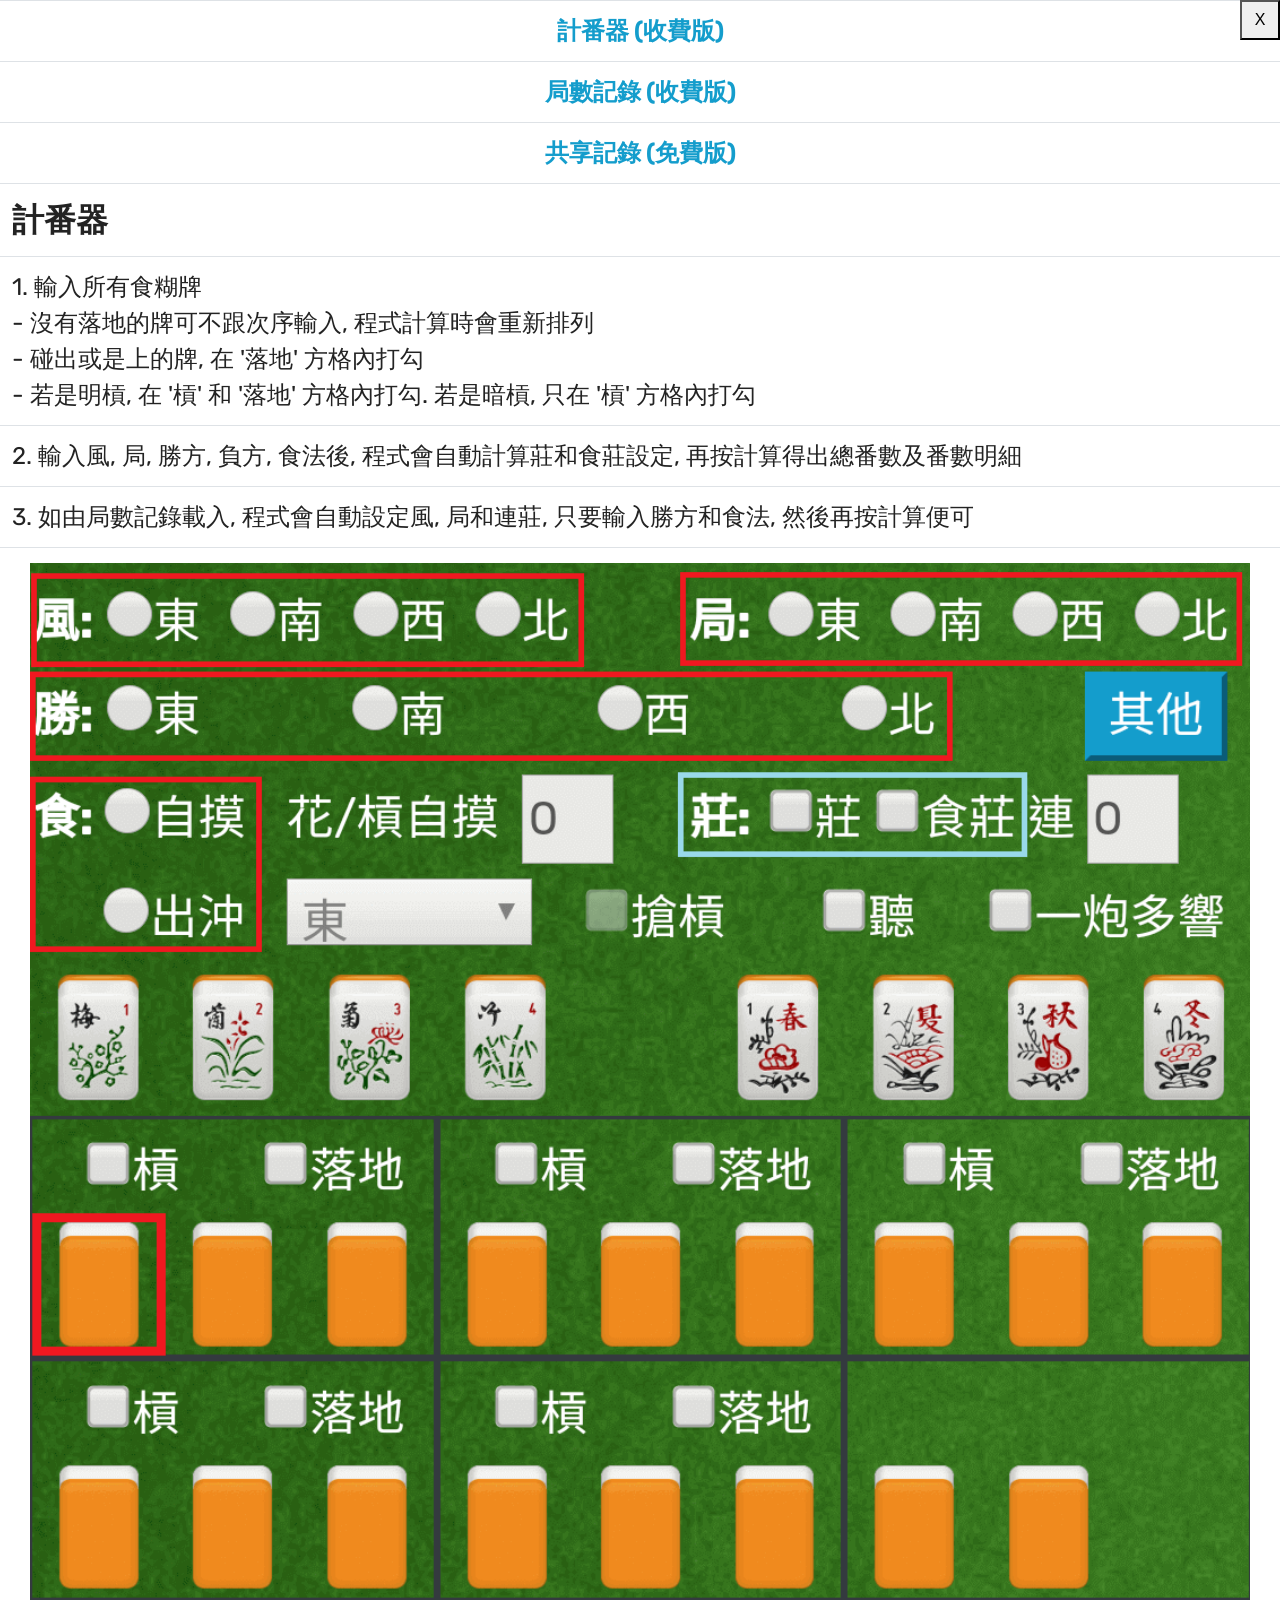
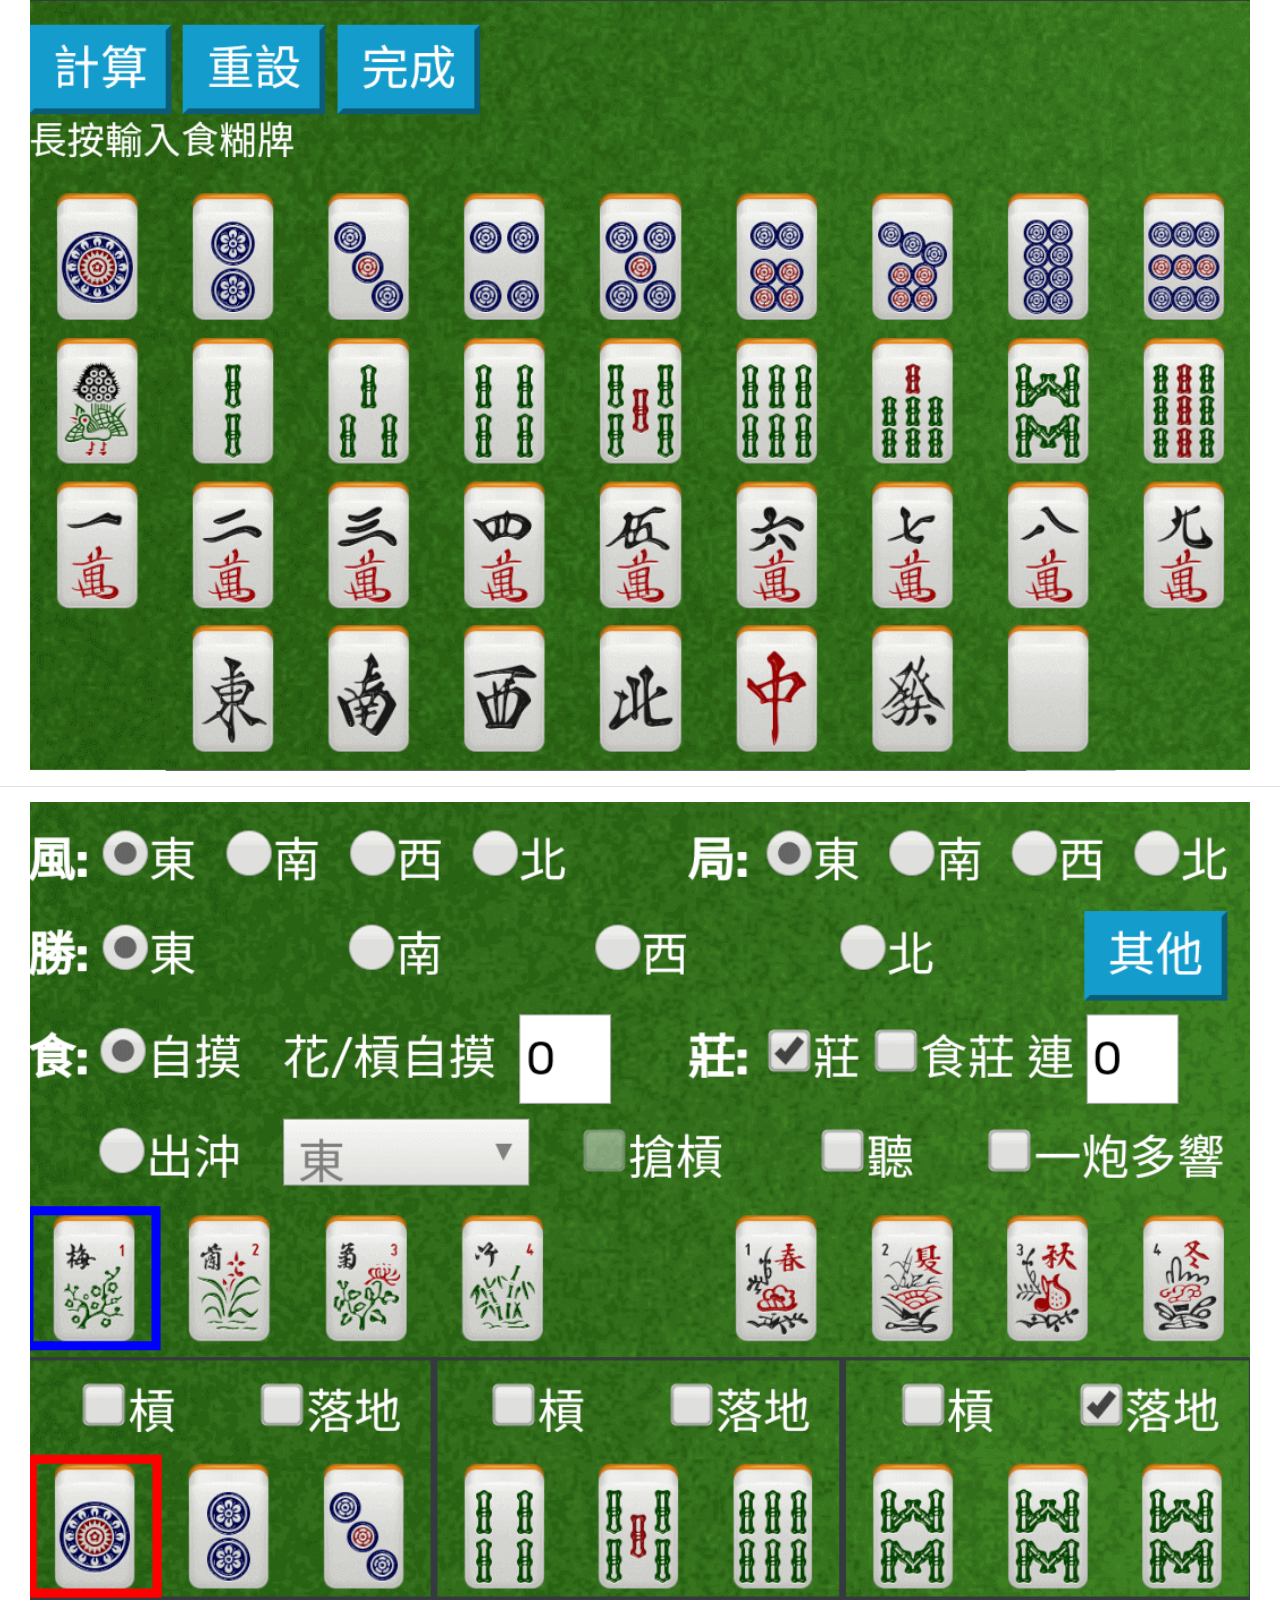
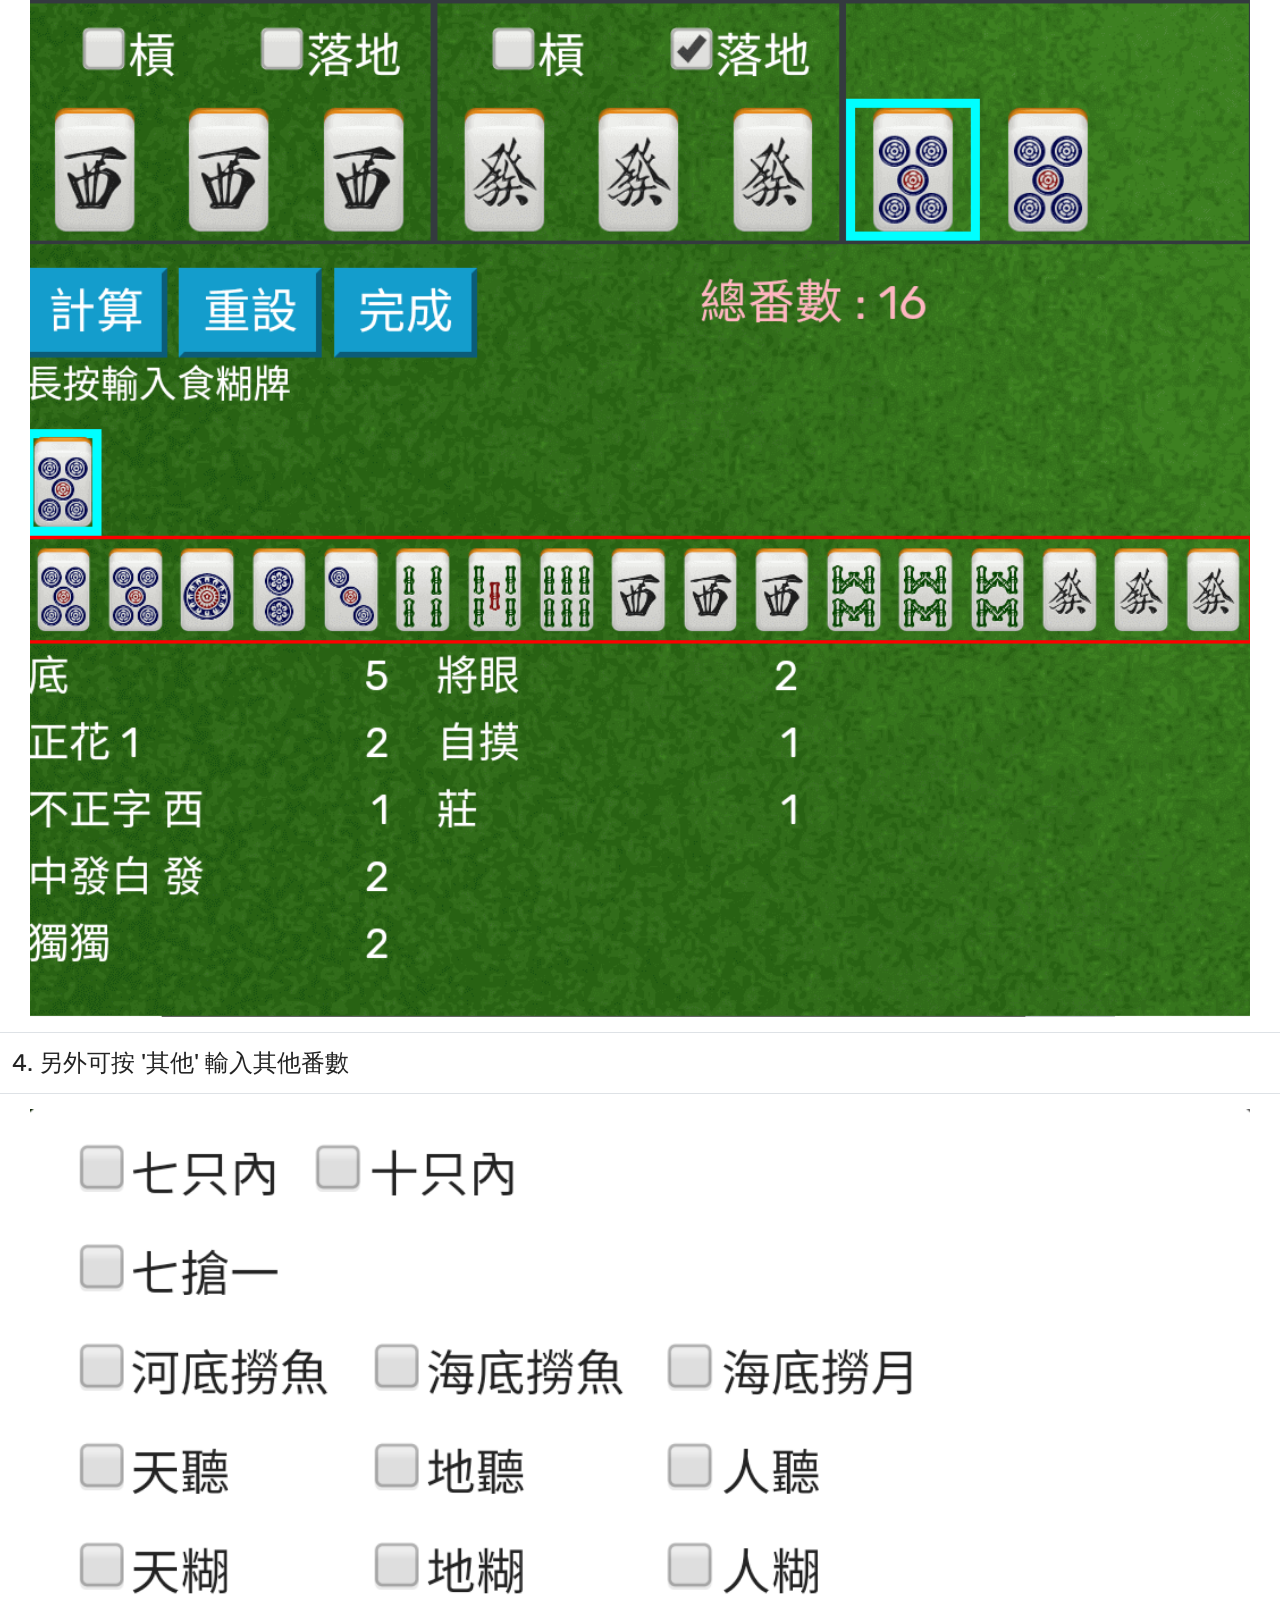
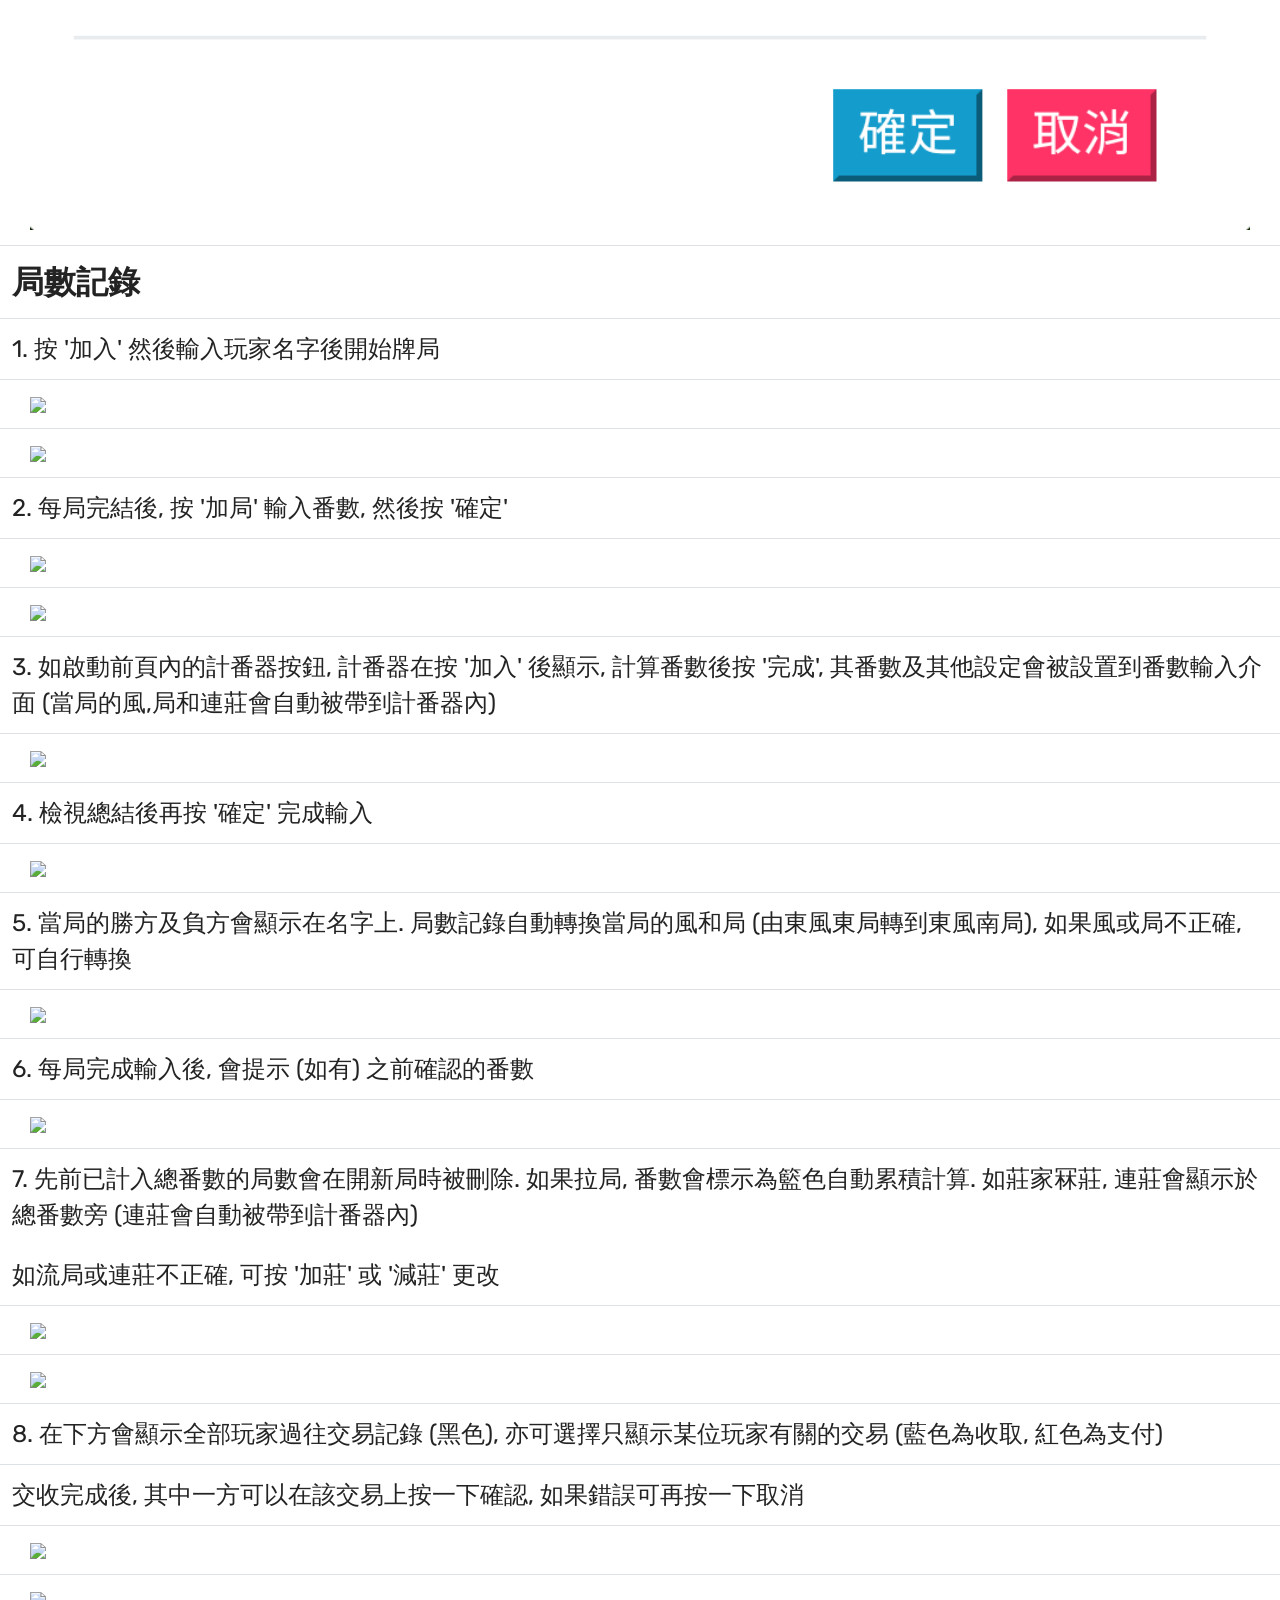
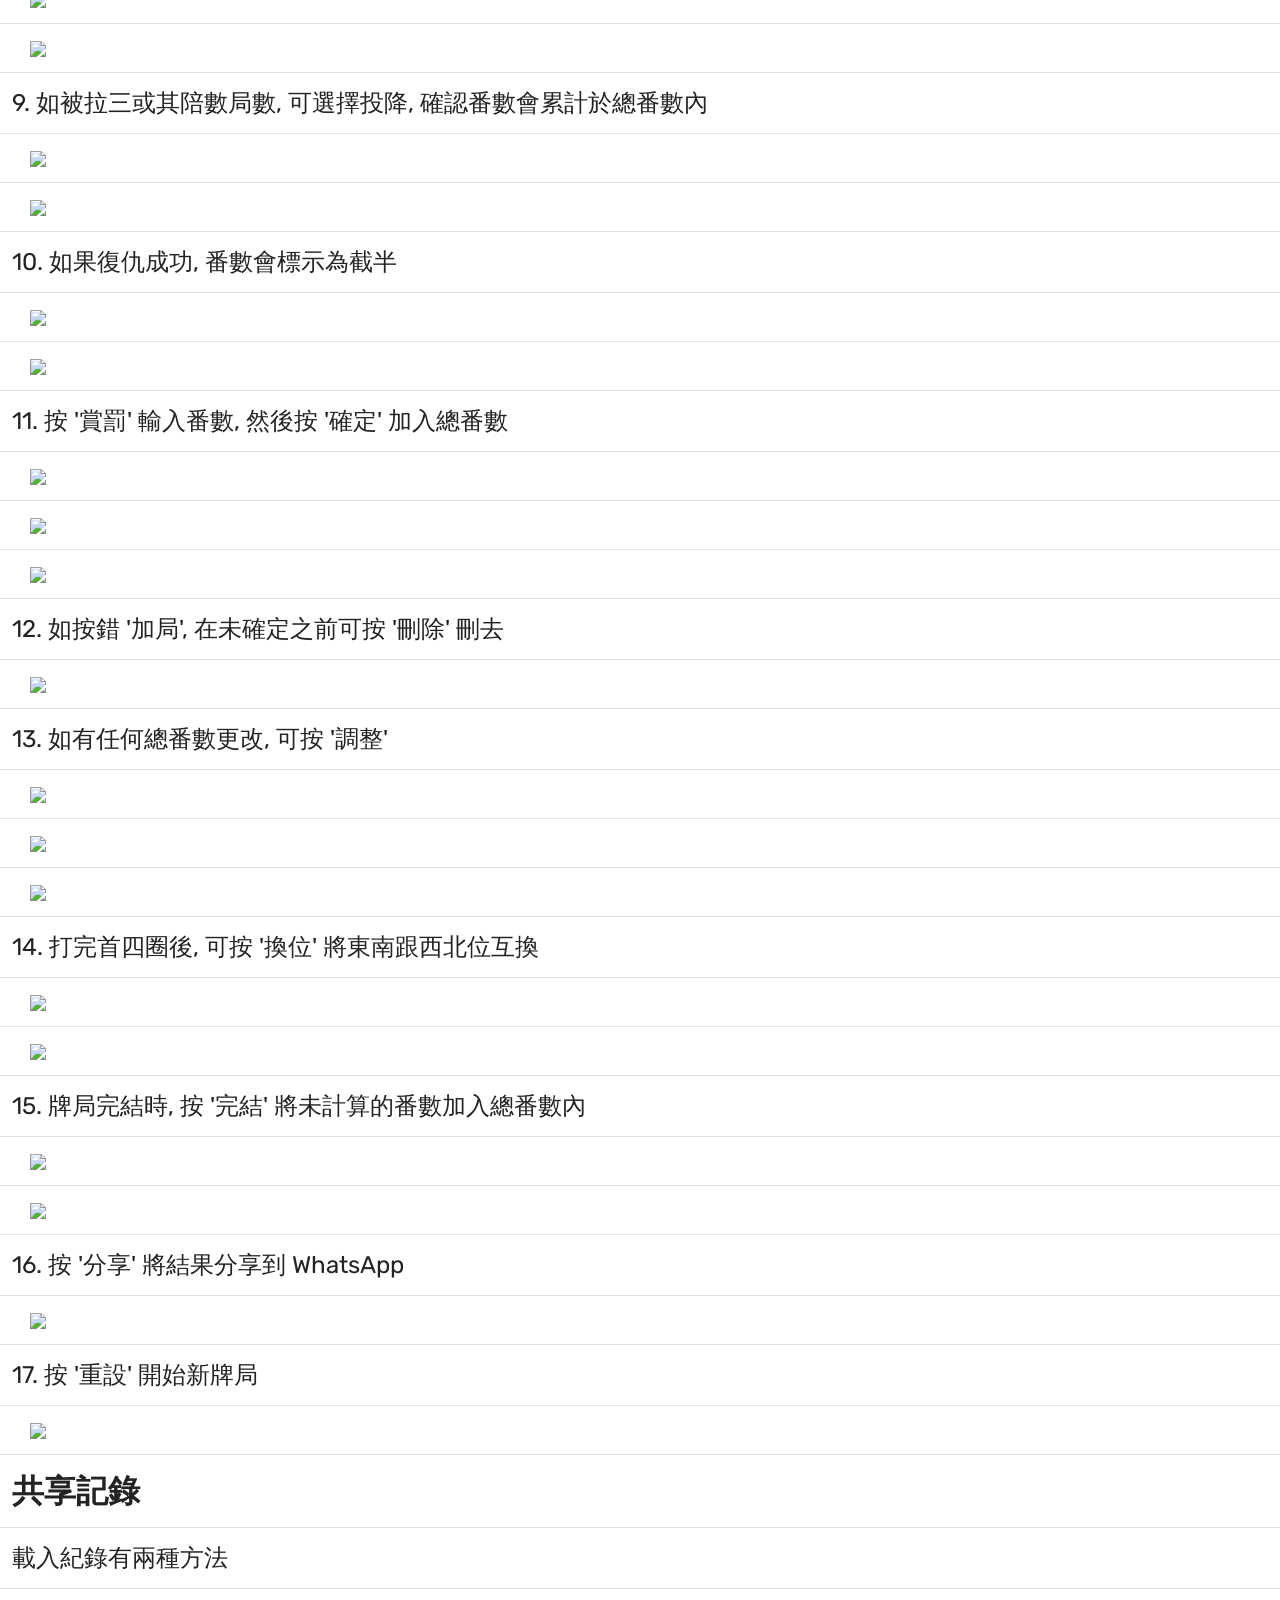
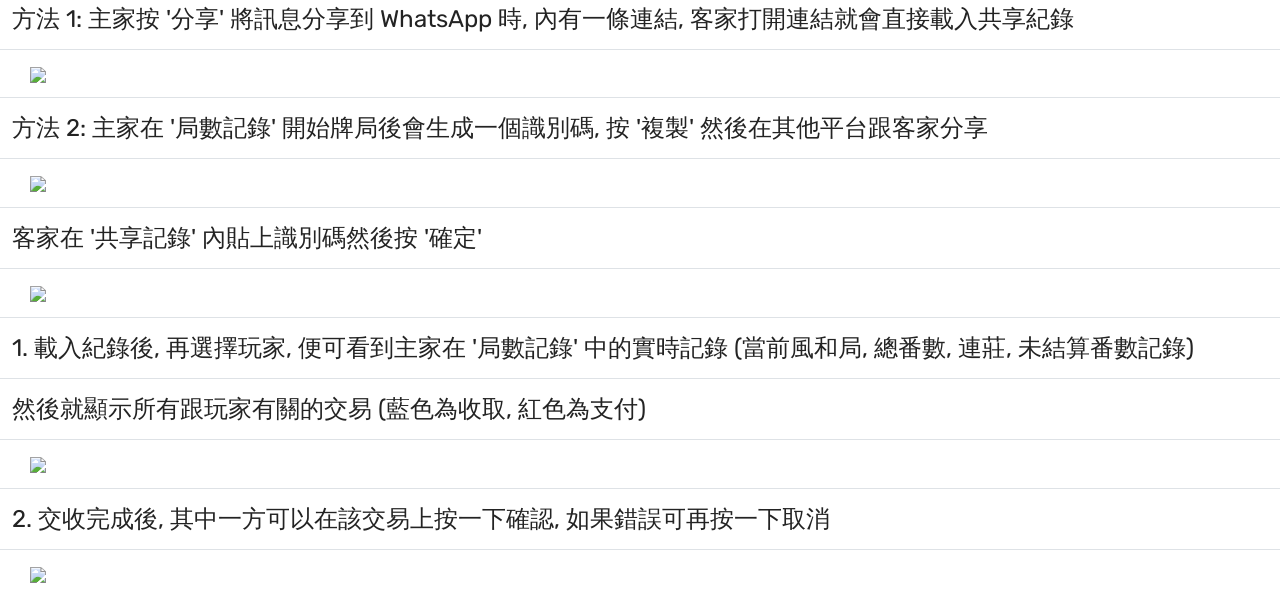
==== help.html @ 38e98687 "Add files via upload Upload full version" ====
﻿<!DOCTYPE html>
<html>
<head>
    <title>計番器 / 局數記錄介紹</title>
    <meta charset="utf-8" />
    <meta name="viewport" content="user-scalable=no, initial-scale=1.0, width=device-width">
    <link rel="stylesheet" href="assets/bootstrap/css/bootstrap.min.css">
    <link rel="stylesheet" href="assets/mobirise/css/mbr-additional.css" type="text/css">
    <link rel="stylesheet" href="assets/theme/css/style.css">
    <script src="assets/web/assets/jquery/jquery.min.js"></script>
    <script src="assets/bootstrap/js/bootstrap.min.js"></script>
    <script src="assets/web/assets/environment.js"></script>
</head>
<body>
    <div id="topbar" class="fixed-top-right-div">
		<button class="close-button" onclick="window.history.back();">X</button>
	</div>
    <div id="help">
        <table class="table">
            <tbody>
                <tr class="promotion">
                    <td><p class="display-7">打台灣牌時都會花不少時間在數番及局數記數</p>
                        <p class="display-7">本<b>計番器</b>可幫助大家, 只要輸入所有食糊牌便可</p>
                        <p class="display-7">- 列出所以牌形細明及番數</p>
                        <p class="display-7">- 計算總番數</p>
                    </td>
                </tr>
                <tr class="promotion">
                    <td><p class="display-7">每局記數時, 拉局, 投降, 報仇截半對初學者來說是有點困難. 本<b>局數記錄表</b>可幫助大家, 只要輸入每局番數便可</p>
                        <p class="display-7">- 提示交收前局已確定番數並通過共享記錄將提示傳送到其他玩家</p>
                        <p class="display-7">- 自動計算顯示拉局, 報仇截半番數</p>
                        <p class="display-7">- 提示每被拉三次投降決定</p>
                        <p class="display-7">- 處理一炮雙響或三響之後再拉或報仇的複雜情況</p>
                        <p class="display-7">- 記錄牌局中賞罰番數</p>
                    </td>
                </tr>
                <tr class="promotion">
                    <td><p class="display-7">以下功能收錄在收費版內, 可到 <a href="https://play.google.com/store/apps/details?id=htongbiz.com.taiwanmj.record">Google Play Store 下戴 '台牌計番器 局數記錄表'</a></p>
                    </td>
                </tr>
                <tr>
                    <td class="text-center"><a href="#1" class="display-5" style="font-weight: bold;">計番器 (收費版)</a></td>
                </tr>
                <tr>
                    <td class="text-center"><a href="#2" class="display-5" style="font-weight: bold;">局數記錄 (收費版)</a></td>
                </tr>
                <tr>
                    <td class="text-center"><a href="#3" class="display-5" style="font-weight: bold;">共享記錄 (免費版)</a></td>
                </tr>
                <tr>
                    <td><text id="1" style="font-size: xx-large;font-weight: bold;">計番器</text></td>
                </tr>
                <tr>
                    <td><text class="display-5">1. 輸入所有食糊牌</text>
                    <br><text class="display-5">- 沒有落地的牌可不跟次序輸入, 程式計算時會重新排列</text>
                    <br><text class="display-5">- 碰出或是上的牌, 在 '落地' 方格內打勾</text>
                    <br><text class="display-5">- 若是明槓, 在 '槓' 和 '落地' 方格內打勾. 若是暗槓, 只在 '槓' 方格內打勾</text></td>
                </tr>
                <tr>
                    <td><text class="display-5">2. 輸入風, 局, 勝方, 負方, 食法後, 程式會自動計算莊和食莊設定, 再按計算得出總番數及番數明細</text></td>
                </tr>
                <tr>
                    <td><text class="display-5">3. 如由局數記錄載入, 程式會自動設定風, 局和連莊, 只要輸入勝方和食法, 然後再按計算便可</text></td>
                </tr>
                <tr>
                    <td><image class="col-12 align-center" src="image/pointHelp/step1.0.png" /></td>
                </tr>
                <tr>
                    <td><image class="col-12 align-center" src="image/pointHelp/step2.0.png" /></td>
                </tr>
                <tr>
                    <td><text class="display-5">4. 另外可按 '其他' 輸入其他番數</text></td>
                </tr>
                <tr>
                    <td><image class="col-12 align-center" src="image/pointHelp/step3.0.png" /></td>
                </tr>
                <tr>
                    <td><text id="2" style="font-size: xx-large;font-weight: bold;">局數記錄</text></td>
                </tr>
                <tr>
                    <td><text class="display-5">1. 按 '加入' 然後輸入玩家名字後開始牌局</text></td>
                </tr>
                <tr>
                    <td><image class="col-12 align-center" src="image/recordHelp/step1.0.png" /></td>
                </tr>
                <tr>
                    <td><image class="col-12 align-center" src="image/recordHelp/step1.1.png" /></td>
                </tr>
                <tr>
                    <td><text class="display-5">2. 每局完結後, 按 '加局' 輸入番數, 然後按 '確定'</text></td>
                </tr>
                <tr>
                    <td><image class="col-12 align-center" src="image/recordHelp/step2.0.png" /></td>
                </tr>
                <tr>
                    <td><image class="col-12 align-center" src="image/recordHelp/step2.1.png" /></td>
                </tr>
                <tr>
                    <td><text class="display-5">3. 如啟動前頁內的計番器按鈕, 計番器在按 '加入' 後顯示, 計算番數後按 '完成', 其番數及其他設定會被設置到番數輸入介面 (當局的風,局和連莊會自動被帶到計番器內)</text></td>
                </tr>
                <tr>
                    <td><image class="col-12 align-center" src="image/recordHelp/step3.0.png" /></td>
                </tr>
                <tr>
                    <td><text class="display-5">4. 檢視總結後再按 '確定' 完成輸入</text></td>
                </tr>
                <tr>
                    <td><image class="col-12 align-center" src="image/recordHelp/step4.0.png" /></td>
                </tr>
                <tr>
                    <td><text class="display-5">5. 當局的勝方及負方會顯示在名字上. 局數記錄自動轉換當局的風和局 (由東風東局轉到東風南局), 如果風或局不正確, 可自行轉換</text></td>
                </tr>
                <tr>
                    <td><image class="col-12 align-center" src="image/recordHelp/step5.0.png" /></td>
                </tr>
                <tr>
                    <td><text class="display-5">6. 每局完成輸入後, 會提示 (如有) 之前確認的番數</text></td>
                </tr>
                <tr>
                    <td><image class="col-12 align-center" src="image/recordHelp/step6.0.png" /></td>
                </tr>
                <tr>
                    <td><text class="display-5">7. 先前已計入總番數的局數會在開新局時被刪除. 如果拉局, 番數會標示為籃色自動累積計算. 如莊家冧莊, 連莊會顯示於總番數旁 (連莊會自動被帶到計番器內)</text>
                    <br><br><text class="display-5">如流局或連莊不正確, 可按 '加莊' 或 '減莊' 更改</text></td>
                </tr>
                <tr>
                    <td><image class="col-12 align-center" src="image/recordHelp/step7.0.png" /></td>
                </tr>
                <tr>
                    <td><image class="col-12 align-center" src="image/recordHelp/step7.1.png" /></td>
                </tr>
                <tr>
                    <td><text class="display-5">8. 在下方會顯示全部玩家過往交易記錄 (黑色), 亦可選擇只顯示某位玩家有關的交易 (藍色為收取, 紅色為支付)</text></td>
                </tr>
                <tr>
                    <td><text class="display-5">交收完成後, 其中一方可以在該交易上按一下確認, 如果錯誤可再按一下取消</text></td>
                </tr>
                <tr>
                    <td><image class="col-12 align-center" src="image/recordHelp/step8.0.png" /></td>
                </tr>
                <tr>
                    <td><image class="col-12 align-center" src="image/recordHelp/step8.1.png" /></td>
                </tr>
                <tr>
                    <td><image class="col-12 align-center" src="image/recordHelp/step8.2.png" /></td>
                </tr>
                <tr>
                    <td><text class="display-5">9. 如被拉三或其陪數局數, 可選擇投降, 確認番數會累計於總番數內</text></td>
                </tr>
                <tr>
                    <td><image class="col-12 align-center" src="image/recordHelp/step9.0.png" /></td>
                </tr>
                <tr>
                    <td><image class="col-12 align-center" src="image/recordHelp/step9.1.png" /></td>
                </tr>
                <tr>
                    <td><text class="display-5">10. 如果復仇成功, 番數會標示為截半</text></td>
                </tr>
                <tr>
                    <td><image class="col-12 align-center" src="image/recordHelp/step10.0.png" /></td>
                </tr>
                <tr>
                    <td><image class="col-12 align-center" src="image/recordHelp/step10.1.png" /></td>
                </tr>
                <tr>
                    <td><text class="display-5">11. 按 '賞罰' 輸入番數, 然後按 '確定' 加入總番數</text></td>
                </tr>
                <tr>
                    <td><image class="col-12 align-center" src="image/recordHelp/step11.0.png" /></td>
                </tr>
                <tr>
                    <td><image class="col-12 align-center" src="image/recordHelp/step11.1.png" /></td>
                </tr>
                <tr>
                    <td><image class="col-12 align-center" src="image/recordHelp/step11.2.png" /></td>
                </tr>
                <tr>
                    <td><text class="display-5">12. 如按錯 '加局', 在未確定之前可按 '刪除' 刪去</text></td>
                </tr>
                <tr>
                    <td><image class="col-12 align-center" src="image/recordHelp/step12.0.png" /></td>
                </tr>                
                <tr>
                    <td><text class="display-5">13. 如有任何總番數更改, 可按 '調整'</text></td>
                </tr>
                <tr>
                    <td><image class="col-12 align-center" src="image/recordHelp/step13.0.png" /></td>
                </tr>                
                <tr>
                    <td><image class="col-12 align-center" src="image/recordHelp/step13.1.png" /></td>
                </tr>                
                <tr>
                    <td><image class="col-12 align-center" src="image/recordHelp/step13.2.png" /></td>
                </tr>                
                <tr>
                    <td><text class="display-5">14. 打完首四圈後, 可按 '換位' 將東南跟西北位互換</text></td>
                </tr>
                <tr>
                    <td><image class="col-12 align-center" src="image/recordHelp/step14.0.png" /></td>
                </tr>                
                <tr>
                    <td><image class="col-12 align-center" src="image/recordHelp/step14.1.png" /></td>
                </tr>                
                <tr>
                    <td><text class="display-5">15. 牌局完結時, 按 '完結' 將未計算的番數加入總番數內</text></td>
                </tr>
                <tr>
                    <td><image class="col-12 align-center" src="image/recordHelp/step15.0.png" /></td>
                </tr>
                <tr>
                    <td><image class="col-12 align-center" src="image/recordHelp/step15.1.png" /></td>
                </tr>
                <tr>
                    <td><text class="display-5">16. 按 '分享' 將結果分享到 WhatsApp</text></td>
                </tr>
                <tr>
                    <td><image class="col-12 align-center" src="image/recordHelp/step16.0.png" /></td>
                </tr>
                <tr>
                    <td><text class="display-5">17. 按 '重設' 開始新牌局</text></td>
                </tr>
                <tr>
                    <td><image class="col-12 align-center" src="image/recordHelp/step17.0.png" /></td>
                </tr>
                <tr>
                    <td><text id="3" style="font-size: xx-large;font-weight: bold;">共享記錄</text></td>
                </tr>
                <tr>
                    <td><text class="display-5">載入紀錄有兩種方法</text></td>
                </tr>
                <tr>
                    <td><text class="display-5">方法 1: 主家按 '分享' 將訊息分享到 WhatsApp 時, 內有一條連結, 客家打開連結就會直接載入共享紀錄</text></td>
                </tr>
                <tr>
                    <td><image class="col-12 align-center" src="image/recordShareHelp/step1.0.png" /></td>
                </tr>
                <tr>
                <tr>
                    <td><text class="display-5">方法 2: 主家在 '局數記錄' 開始牌局後會生成一個識別碼, 按 '複製' 然後在其他平台跟客家分享</text></td>
                </tr>
                <tr>
                    <td><image class="col-12 align-center" src="image/recordShareHelp/step2.0.png" /></td>
                </tr>
                <tr>
                    <td><text class="display-5">客家在 '共享記錄' 內貼上識別碼然後按 '確定'</text></td>
                </tr>
                <tr>
                    <td><image class="col-12 align-center" src="image/recordShareHelp/step3.0.png" /></td>
                </tr>
                <tr>
                    <td><text class="display-5">1. 載入紀錄後, 再選擇玩家, 便可看到主家在 '局數記錄' 中的實時記錄 (當前風和局, 總番數, 連莊, 未結算番數記錄)</text></td>
                </tr>
                <tr>
                    <td><text class="display-5">然後就顯示所有跟玩家有關的交易 (藍色為收取, 紅色為支付)</text></td>
                </tr>
                <tr>
                    <td><image class="col-12 align-center" src="image/recordShareHelp/step4.0.png" /></td>
                </tr>
                <tr>
                    <td><text class="display-5">2. 交收完成後, 其中一方可以在該交易上按一下確認, 如果錯誤可再按一下取消</text></td>
                </tr>
                <tr>
                    <td><image class="col-12 align-center" src="image/recordShareHelp/step5.0.png" /></td>
                </tr>
            </tbody>
        </table>
    </div>

    <script>
        $(document).ready(function () {
            if (appCategory == 'paid' || appCategory == 'private') {
                $('.promotion').hide();
            }
        });
    </script>
</body>
</html>
---- assets/mobirise/css/mbr-additional.css ----
@import url(https://fonts.googleapis.com/css?family=Rubik:300,300i,400,400i,500,500i,700,700i,900,900i);





body {
  font-style: normal;
  line-height: 1.5;
}
.mbr-section-title {
  font-style: normal;
  line-height: 1.2;
}
.mbr-section-subtitle {
  line-height: 1.3;
}
.mbr-text {
  font-style: normal;
  line-height: 1.6;
}
.display-1 {
  font-family: 'Rubik', sans-serif;
  font-size: 4.25rem;
}
.display-1 > .mbr-iconfont {
  font-size: 6.8rem;
}
.display-2 {
  font-family: 'Rubik', sans-serif;
  font-size: 3rem;
}
.display-2 > .mbr-iconfont {
  font-size: 4.8rem;
}
.display-4 {
  font-family: 'Rubik', sans-serif;
  font-size: 1rem;
}
.display-4 > .mbr-iconfont {
  font-size: 1.6rem;
}
.display-5 {
  font-family: 'Rubik', sans-serif;
  font-size: 1.5rem;
}
.display-5 > .mbr-iconfont {
  font-size: 2.4rem;
}
.display-7 {
  font-family: 'Rubik', sans-serif;
  font-size: 1rem;
}
.display-7 > .mbr-iconfont {
  font-size: 1.6rem;
}
/* ---- Fluid typography for mobile devices ---- */
/* 1.4 - font scale ratio ( bootstrap == 1.42857 ) */
/* 100vw - current viewport width */
/* (48 - 20)  48 == 48rem == 768px, 20 == 20rem == 320px(minimal supported viewport) */
/* 0.65 - min scale variable, may vary */
@media (max-width: 768px) {
  .display-1 {
    font-size: 3.4rem;
    font-size: calc( 2.1374999999999997rem + (4.25 - 2.1374999999999997) * ((100vw - 20rem) / (48 - 20)));
    line-height: calc( 1.4 * (2.1374999999999997rem + (4.25 - 2.1374999999999997) * ((100vw - 20rem) / (48 - 20))));
  }
  .display-2 {
    font-size: 2.4rem;
    font-size: calc( 1.7rem + (3 - 1.7) * ((100vw - 20rem) / (48 - 20)));
    line-height: calc( 1.4 * (1.7rem + (3 - 1.7) * ((100vw - 20rem) / (48 - 20))));
  }
  .display-4 {
    font-size: 0.8rem;
    font-size: calc( 1rem + (1 - 1) * ((100vw - 20rem) / (48 - 20)));
    line-height: calc( 1.4 * (1rem + (1 - 1) * ((100vw - 20rem) / (48 - 20))));
  }
  .display-5 {
    font-size: 1.2rem;
    font-size: calc( 1.175rem + (1.5 - 1.175) * ((100vw - 20rem) / (48 - 20)));
    line-height: calc( 1.4 * (1.175rem + (1.5 - 1.175) * ((100vw - 20rem) / (48 - 20))));
  }
}
/* Buttons */
.btn {
  font-weight: 500;
  border-width: 2px;
  font-style: normal;
  letter-spacing: 1px;
  margin: .4rem .8rem;
  white-space: normal;
  -webkit-transition: all 0.3s ease-in-out;
  -moz-transition: all 0.3s ease-in-out;
  transition: all 0.3s ease-in-out;
  padding: 1rem 3rem;
  border-radius: 3px;
  display: inline-flex;
  align-items: center;
  justify-content: center;
  word-break: break-word;
}
.btn-sm {
  font-weight: 500;
  letter-spacing: 1px;
  -webkit-transition: all 0.3s ease-in-out;
  -moz-transition: all 0.3s ease-in-out;
  transition: all 0.3s ease-in-out;
  padding: 0.6rem 1.5rem;
  border-radius: 3px;
}
.btn-md {
  font-weight: 500;
  letter-spacing: 1px;
  margin: .4rem .8rem !important;
  -webkit-transition: all 0.3s ease-in-out;
  -moz-transition: all 0.3s ease-in-out;
  transition: all 0.3s ease-in-out;
  padding: 1rem 3rem;
  border-radius: 3px;
}
.btn-lg {
  font-weight: 500;
  letter-spacing: 1px;
  margin: .4rem .8rem !important;
  -webkit-transition: all 0.3s ease-in-out;
  -moz-transition: all 0.3s ease-in-out;
  transition: all 0.3s ease-in-out;
  padding: 1.2rem 3.2rem;
  border-radius: 3px;
}
.bg-primary {
  background-color: #149dcc !important;
}
.bg-success {
  background-color: #f7ed4a !important;
}
.bg-info {
  background-color: #82786e !important;
}
.bg-warning {
  background-color: #879a9f !important;
}
.bg-danger {
  background-color: #b1a374 !important;
}
.btn-primary,
.btn-primary:active {
  background-color: #149dcc !important;
  border-color: #149dcc !important;
  color: #ffffff !important;
}
.btn-primary:hover,
.btn-primary:focus,
.btn-primary.focus,
.btn-primary.active {
  color: #ffffff !important;
  background-color: #0d6786 !important;
  border-color: #0d6786 !important;
}
.btn-primary.disabled,
.btn-primary:disabled {
  color: #ffffff !important;
  background-color: #0d6786 !important;
  border-color: #0d6786 !important;
}
.btn-secondary,
.btn-secondary:active {
  background-color: #ff3366 !important;
  border-color: #ff3366 !important;
  color: #ffffff !important;
}
.btn-secondary:hover,
.btn-secondary:focus,
.btn-secondary.focus,
.btn-secondary.active {
  color: #ffffff !important;
  background-color: #e50039 !important;
  border-color: #e50039 !important;
}
.btn-secondary.disabled,
.btn-secondary:disabled {
  color: #ffffff !important;
  background-color: #e50039 !important;
  border-color: #e50039 !important;
}
.btn-info,
.btn-info:active {
  background-color: #82786e !important;
  border-color: #82786e !important;
  color: #ffffff !important;
}
.btn-info:hover,
.btn-info:focus,
.btn-info.focus,
.btn-info.active {
  color: #ffffff !important;
  background-color: #59524b !important;
  border-color: #59524b !important;
}
.btn-info.disabled,
.btn-info:disabled {
  color: #ffffff !important;
  background-color: #59524b !important;
  border-color: #59524b !important;
}
.btn-success,
.btn-success:active {
  background-color: #f7ed4a !important;
  border-color: #f7ed4a !important;
  color: #3f3c03 !important;
}
.btn-success:hover,
.btn-success:focus,
.btn-success.focus,
.btn-success.active {
  color: #3f3c03 !important;
  background-color: #eadd0a !important;
  border-color: #eadd0a !important;
}
.btn-success.disabled,
.btn-success:disabled {
  color: #3f3c03 !important;
  background-color: #eadd0a !important;
  border-color: #eadd0a !important;
}
.btn-warning,
.btn-warning:active {
  background-color: #879a9f !important;
  border-color: #879a9f !important;
  color: #ffffff !important;
}
.btn-warning:hover,
.btn-warning:focus,
.btn-warning.focus,
.btn-warning.active {
  color: #ffffff !important;
  background-color: #617479 !important;
  border-color: #617479 !important;
}
.btn-warning.disabled,
.btn-warning:disabled {
  color: #ffffff !important;
  background-color: #617479 !important;
  border-color: #617479 !important;
}
.btn-danger,
.btn-danger:active {
  background-color: #b1a374 !important;
  border-color: #b1a374 !important;
  color: #ffffff !important;
}
.btn-danger:hover,
.btn-danger:focus,
.btn-danger.focus,
.btn-danger.active {
  color: #ffffff !important;
  background-color: #8b7d4e !important;
  border-color: #8b7d4e !important;
}
.btn-danger.disabled,
.btn-danger:disabled {
  color: #ffffff !important;
  background-color: #8b7d4e !important;
  border-color: #8b7d4e !important;
}
.btn-white {
  color: #333333 !important;
}
.btn-white,
.btn-white:active {
  background-color: #ffffff !important;
  border-color: #ffffff !important;
  color: #808080 !important;
}
.btn-white:hover,
.btn-white:focus,
.btn-white.focus,
.btn-white.active {
  color: #808080 !important;
  background-color: #d9d9d9 !important;
  border-color: #d9d9d9 !important;
}
.btn-white.disabled,
.btn-white:disabled {
  color: #808080 !important;
  background-color: #d9d9d9 !important;
  border-color: #d9d9d9 !important;
}
.btn-black,
.btn-black:active {
  background-color: #333333 !important;
  border-color: #333333 !important;
  color: #ffffff !important;
}
.btn-black:hover,
.btn-black:focus,
.btn-black.focus,
.btn-black.active {
  color: #ffffff !important;
  background-color: #0d0d0d !important;
  border-color: #0d0d0d !important;
}
.btn-black.disabled,
.btn-black:disabled {
  color: #ffffff !important;
  background-color: #0d0d0d !important;
  border-color: #0d0d0d !important;
}
.btn-primary-outline,
.btn-primary-outline:active {
  background: none;
  border-color: #0b566f;
  color: #0b566f;
}
.btn-primary-outline:hover,
.btn-primary-outline:focus,
.btn-primary-outline.focus,
.btn-primary-outline.active {
  color: #ffffff;
  background-color: #149dcc;
  border-color: #149dcc;
}
.btn-primary-outline.disabled,
.btn-primary-outline:disabled {
  color: #ffffff !important;
  background-color: #149dcc !important;
  border-color: #149dcc !important;
}
.btn-secondary-outline,
.btn-secondary-outline:active {
  background: none;
  border-color: #cc0033;
  color: #cc0033;
}
.btn-secondary-outline:hover,
.btn-secondary-outline:focus,
.btn-secondary-outline.focus,
.btn-secondary-outline.active {
  color: #ffffff;
  background-color: #ff3366;
  border-color: #ff3366;
}
.btn-secondary-outline.disabled,
.btn-secondary-outline:disabled {
  color: #ffffff !important;
  background-color: #ff3366 !important;
  border-color: #ff3366 !important;
}
.btn-info-outline,
.btn-info-outline:active {
  background: none;
  border-color: #4b453f;
  color: #4b453f;
}
.btn-info-outline:hover,
.btn-info-outline:focus,
.btn-info-outline.focus,
.btn-info-outline.active {
  color: #ffffff;
  background-color: #82786e;
  border-color: #82786e;
}
.btn-info-outline.disabled,
.btn-info-outline:disabled {
  color: #ffffff !important;
  background-color: #82786e !important;
  border-color: #82786e !important;
}
.btn-success-outline,
.btn-success-outline:active {
  background: none;
  border-color: #d2c609;
  color: #d2c609;
}
.btn-success-outline:hover,
.btn-success-outline:focus,
.btn-success-outline.focus,
.btn-success-outline.active {
  color: #3f3c03;
  background-color: #f7ed4a;
  border-color: #f7ed4a;
}
.btn-success-outline.disabled,
.btn-success-outline:disabled {
  color: #3f3c03 !important;
  background-color: #f7ed4a !important;
  border-color: #f7ed4a !important;
}
.btn-warning-outline,
.btn-warning-outline:active {
  background: none;
  border-color: #55666b;
  color: #55666b;
}
.btn-warning-outline:hover,
.btn-warning-outline:focus,
.btn-warning-outline.focus,
.btn-warning-outline.active {
  color: #ffffff;
  background-color: #879a9f;
  border-color: #879a9f;
}
.btn-warning-outline.disabled,
.btn-warning-outline:disabled {
  color: #ffffff !important;
  background-color: #879a9f !important;
  border-color: #879a9f !important;
}
.btn-danger-outline,
.btn-danger-outline:active {
  background: none;
  border-color: #7a6e45;
  color: #7a6e45;
}
.btn-danger-outline:hover,
.btn-danger-outline:focus,
.btn-danger-outline.focus,
.btn-danger-outline.active {
  color: #ffffff;
  background-color: #b1a374;
  border-color: #b1a374;
}
.btn-danger-outline.disabled,
.btn-danger-outline:disabled {
  color: #ffffff !important;
  background-color: #b1a374 !important;
  border-color: #b1a374 !important;
}
.btn-black-outline,
.btn-black-outline:active {
  background: none;
  border-color: #000000;
  color: #000000;
}
.btn-black-outline:hover,
.btn-black-outline:focus,
.btn-black-outline.focus,
.btn-black-outline.active {
  color: #ffffff;
  background-color: #333333;
  border-color: #333333;
}
.btn-black-outline.disabled,
.btn-black-outline:disabled {
  color: #ffffff !important;
  background-color: #333333 !important;
  border-color: #333333 !important;
}
.btn-white-outline,
.btn-white-outline:active,
.btn-white-outline.active {
  background: none;
  border-color: #ffffff;
  color: #ffffff;
}
.btn-white-outline:hover,
.btn-white-outline:focus,
.btn-white-outline.focus {
  color: #333333;
  background-color: #ffffff;
  border-color: #ffffff;
}
.text-primary {
  color: #149dcc !important;
}
.text-secondary {
  color: #ff3366 !important;
}
.text-success {
  color: #f7ed4a !important;
}
.text-info {
  color: #82786e !important;
}
.text-warning {
  color: #879a9f !important;
}
.text-danger {
  color: #b1a374 !important;
}
.text-white {
  color: #ffffff !important;
}
.text-black {
  color: #000000 !important;
}
a.text-primary:hover,
a.text-primary:focus {
  color: #0b566f !important;
}
a.text-secondary:hover,
a.text-secondary:focus {
  color: #cc0033 !important;
}
a.text-success:hover,
a.text-success:focus {
  color: #d2c609 !important;
}
a.text-info:hover,
a.text-info:focus {
  color: #4b453f !important;
}
a.text-warning:hover,
a.text-warning:focus {
  color: #55666b !important;
}
a.text-danger:hover,
a.text-danger:focus {
  color: #7a6e45 !important;
}
a.text-white:hover,
a.text-white:focus {
  color: #b3b3b3 !important;
}
a.text-black:hover,
a.text-black:focus {
  color: #4d4d4d !important;
}
.alert-success {
  background-color: #70c770;
}
.alert-info {
  background-color: #82786e;
}
.alert-warning {
  background-color: #879a9f;
}
.alert-danger {
  background-color: #b1a374;
}
.mbr-section-btn a.btn:not(.btn-form) {
  border-radius: 100px;
}
.mbr-section-btn a.btn:not(.btn-form):hover,
.mbr-section-btn a.btn:not(.btn-form):focus {
  box-shadow: none !important;
}
.mbr-section-btn a.btn:not(.btn-form):hover,
.mbr-section-btn a.btn:not(.btn-form):focus {
  box-shadow: 0 10px 40px 0 rgba(0, 0, 0, 0.2) !important;
  -webkit-box-shadow: 0 10px 40px 0 rgba(0, 0, 0, 0.2) !important;
}
.mbr-gallery-filter li a {
  border-radius: 100px !important;
}
.mbr-gallery-filter li.active .btn {
  background-color: #149dcc;
  border-color: #149dcc;
  color: #ffffff;
}
.mbr-gallery-filter li.active .btn:focus {
  box-shadow: none;
}
.nav-tabs .nav-link {
  border-radius: 100px !important;
}
.btn-form {
  border-radius: 0;
}
.btn-form:hover {
  cursor: pointer;
}
a,
a:hover {
  color: #149dcc;
}
.mbr-plan-header.bg-primary .mbr-plan-subtitle,
.mbr-plan-header.bg-primary .mbr-plan-price-desc {
  color: #b4e6f8;
}
.mbr-plan-header.bg-success .mbr-plan-subtitle,
.mbr-plan-header.bg-success .mbr-plan-price-desc {
  color: #ffffff;
}
.mbr-plan-header.bg-info .mbr-plan-subtitle,
.mbr-plan-header.bg-info .mbr-plan-price-desc {
  color: #beb8b2;
}
.mbr-plan-header.bg-warning .mbr-plan-subtitle,
.mbr-plan-header.bg-warning .mbr-plan-price-desc {
  color: #ced6d8;
}
.mbr-plan-header.bg-danger .mbr-plan-subtitle,
.mbr-plan-header.bg-danger .mbr-plan-price-desc {
  color: #dfd9c6;
}
/* Scroll to top button*/
#scrollToTop a {
  border-radius: 100px;
}
#scrollToTop a i:before {
  content: '';
  position: absolute;
  height: 40%;
  top: 25%;
  background: #fff;
  width: 2px;
  left: calc(50% - 1px);
}
#scrollToTop a i:after {
  content: '';
  position: absolute;
  display: block;
  border-top: 2px solid #fff;
  border-right: 2px solid #fff;
  width: 40%;
  height: 40%;
  left: 30%;
  bottom: 30%;
  transform: rotate(135deg);
}
/* Others*/
.note-check a[data-value=Rubik] {
  font-style: normal;
}
.mbr-arrow a {
  color: #ffffff;
}
@media (max-width: 767px) {
  .mbr-arrow {
    display: none;
  }
}
.form-control-label {
  position: relative;
  cursor: pointer;
  margin-bottom: .357em;
  padding: 0;
}
.alert {
  color: #ffffff;
  border-radius: 0;
  border: 0;
  font-size: .875rem;
  line-height: 1.5;
  margin-bottom: 1.875rem;
  padding: 1.25rem;
  position: relative;
}
.alert.alert-form::after {
  background-color: inherit;
  bottom: -7px;
  content: "";
  display: block;
  height: 14px;
  left: 50%;
  margin-left: -7px;
  position: absolute;
  transform: rotate(45deg);
  width: 14px;
}
.form-control {
  background-color: #f5f5f5;
  box-shadow: none;
  color: #565656;
  font-family: 'Rubik', sans-serif;
  font-size: 1rem;
  line-height: 1.43;
  min-height: 2em;
  padding: .5em .5em;
}
.form-control > .mbr-iconfont {
  font-size: 1.6rem;
}
.form-control,
.form-control:focus {
  border: 1px solid #e8e8e8;
}
.form-active .form-control:invalid {
  border-color: red;
}
.mbr-overlay {
  background-color: #000;
  bottom: 0;
  left: 0;
  opacity: .5;
  position: absolute;
  right: 0;
  top: 0;
  z-index: 0;
}
blockquote {
  font-style: italic;
  padding: 10px 0 10px 20px;
  font-size: 1.09rem;
  position: relative;
  border-color: #149dcc;
  border-width: 3px;
}
ul,
ol,
pre,
blockquote {
  margin-bottom: 2.3125rem;
}
pre {
  background: #f4f4f4;
  padding: 10px 24px;
  white-space: pre-wrap;
}
.inactive {
  -webkit-user-select: none;
  -moz-user-select: none;
  -ms-user-select: none;
  user-select: none;
  pointer-events: none;
  -webkit-user-drag: none;
  user-drag: none;
}
.mbr-section__comments .row {
  justify-content: center;
}
/* Forms */
.mbr-form .btn {
  margin: .4rem 0;
}
.mbr-form .input-group-btn a.btn {
  border-radius: 100px !important;
}
.mbr-form .input-group-btn a.btn:hover {
  box-shadow: 0 10px 40px 0 rgba(0, 0, 0, 0.2);
}
.mbr-form .input-group-btn button[type="submit"] {
  border-radius: 100px !important;
  padding: 1rem 3rem;
}
.mbr-form .input-group-btn button[type="submit"]:hover {
  box-shadow: 0 10px 40px 0 rgba(0, 0, 0, 0.2);
}
.form2 .form-control {
  border-top-left-radius: 100px;
  border-bottom-left-radius: 100px;
}
.form2 .input-group-btn a.btn {
  border-top-left-radius: 0 !important;
  border-bottom-left-radius: 0 !important;
}
.form2 .input-group-btn button[type="submit"] {
  border-top-left-radius: 0 !important;
  border-bottom-left-radius: 0 !important;
}
.form3 input[type="email"] {
  border-radius: 100px !important;
}
@media (max-width: 349px) {
  .form2 input[type="email"] {
    border-radius: 100px !important;
  }
  .form2 .input-group-btn a.btn {
    border-radius: 100px !important;
  }
  .form2 .input-group-btn button[type="submit"] {
    border-radius: 100px !important;
  }
}
@media (max-width: 767px) {
  .btn {
    font-size: .75rem !important;
  }
  .btn .mbr-iconfont {
    font-size: 1rem !important;
  }
}
/* Social block */
.btn-social {
  font-size: 20px;
  border-radius: 50%;
  padding: 0;
  width: 44px;
  height: 44px;
  line-height: 44px;
  text-align: center;
  position: relative;
  border: 2px solid #c0a375;
  border-color: #149dcc;
  color: #232323;
  cursor: pointer;
}
.btn-social i {
  top: 0;
  line-height: 44px;
  width: 44px;
}
.btn-social:hover {
  color: #fff;
  background: #149dcc;
}
.btn-social + .btn {
  margin-left: .1rem;
}
/* Footer */
.mbr-footer-content li::before,
.mbr-footer .mbr-contacts li::before {
  background: #149dcc;
}
.mbr-footer-content li a:hover,
.mbr-footer .mbr-contacts li a:hover {
  color: #149dcc;
}
.footer3 input[type="email"],
.footer4 input[type="email"] {
  border-radius: 100px !important;
}
.footer3 .input-group-btn a.btn,
.footer4 .input-group-btn a.btn {
  border-radius: 100px !important;
}
.footer3 .input-group-btn button[type="submit"],
.footer4 .input-group-btn button[type="submit"] {
  border-radius: 100px !important;
}
/* Headers*/
.header13 .form-inline input[type="email"],
.header14 .form-inline input[type="email"] {
  border-radius: 100px;
}
.header13 .form-inline input[type="text"],
.header14 .form-inline input[type="text"] {
  border-radius: 100px;
}
.header13 .form-inline input[type="tel"],
.header14 .form-inline input[type="tel"] {
  border-radius: 100px;
}
.header13 .form-inline a.btn,
.header14 .form-inline a.btn {
  border-radius: 100px;
}
.header13 .form-inline button,
.header14 .form-inline button {
  border-radius: 100px !important;
}
.offset-1 {
  margin-left: 8.33333%;
}
.offset-2 {
  margin-left: 16.66667%;
}
.offset-3 {
  margin-left: 25%;
}
.offset-4 {
  margin-left: 33.33333%;
}
.offset-5 {
  margin-left: 41.66667%;
}
.offset-6 {
  margin-left: 50%;
}
.offset-7 {
  margin-left: 58.33333%;
}
.offset-8 {
  margin-left: 66.66667%;
}
.offset-9 {
  margin-left: 75%;
}
.offset-10 {
  margin-left: 83.33333%;
}
.offset-11 {
  margin-left: 91.66667%;
}
@media (min-width: 576px) {
  .offset-sm-0 {
    margin-left: 0%;
  }
  .offset-sm-1 {
    margin-left: 8.33333%;
  }
  .offset-sm-2 {
    margin-left: 16.66667%;
  }
  .offset-sm-3 {
    margin-left: 25%;
  }
  .offset-sm-4 {
    margin-left: 33.33333%;
  }
  .offset-sm-5 {
    margin-left: 41.66667%;
  }
  .offset-sm-6 {
    margin-left: 50%;
  }
  .offset-sm-7 {
    margin-left: 58.33333%;
  }
  .offset-sm-8 {
    margin-left: 66.66667%;
  }
  .offset-sm-9 {
    margin-left: 75%;
  }
  .offset-sm-10 {
    margin-left: 83.33333%;
  }
  .offset-sm-11 {
    margin-left: 91.66667%;
  }
}
@media (min-width: 768px) {
  .offset-md-0 {
    margin-left: 0%;
  }
  .offset-md-1 {
    margin-left: 8.33333%;
  }
  .offset-md-2 {
    margin-left: 16.66667%;
  }
  .offset-md-3 {
    margin-left: 25%;
  }
  .offset-md-4 {
    margin-left: 33.33333%;
  }
  .offset-md-5 {
    margin-left: 41.66667%;
  }
  .offset-md-6 {
    margin-left: 50%;
  }
  .offset-md-7 {
    margin-left: 58.33333%;
  }
  .offset-md-8 {
    margin-left: 66.66667%;
  }
  .offset-md-9 {
    margin-left: 75%;
  }
  .offset-md-10 {
    margin-left: 83.33333%;
  }
  .offset-md-11 {
    margin-left: 91.66667%;
  }
}
@media (min-width: 992px) {
  .offset-lg-0 {
    margin-left: 0%;
  }
  .offset-lg-1 {
    margin-left: 8.33333%;
  }
  .offset-lg-2 {
    margin-left: 16.66667%;
  }
  .offset-lg-3 {
    margin-left: 25%;
  }
  .offset-lg-4 {
    margin-left: 33.33333%;
  }
  .offset-lg-5 {
    margin-left: 41.66667%;
  }
  .offset-lg-6 {
    margin-left: 50%;
  }
  .offset-lg-7 {
    margin-left: 58.33333%;
  }
  .offset-lg-8 {
    margin-left: 66.66667%;
  }
  .offset-lg-9 {
    margin-left: 75%;
  }
  .offset-lg-10 {
    margin-left: 83.33333%;
  }
  .offset-lg-11 {
    margin-left: 91.66667%;
  }
}
@media (min-width: 1200px) {
  .offset-xl-0 {
    margin-left: 0%;
  }
  .offset-xl-1 {
    margin-left: 8.33333%;
  }
  .offset-xl-2 {
    margin-left: 16.66667%;
  }
  .offset-xl-3 {
    margin-left: 25%;
  }
  .offset-xl-4 {
    margin-left: 33.33333%;
  }
  .offset-xl-5 {
    margin-left: 41.66667%;
  }
  .offset-xl-6 {
    margin-left: 50%;
  }
  .offset-xl-7 {
    margin-left: 58.33333%;
  }
  .offset-xl-8 {
    margin-left: 66.66667%;
  }
  .offset-xl-9 {
    margin-left: 75%;
  }
  .offset-xl-10 {
    margin-left: 83.33333%;
  }
  .offset-xl-11 {
    margin-left: 91.66667%;
  }
}
.navbar-toggler {
  -webkit-align-self: flex-start;
  -ms-flex-item-align: start;
  align-self: flex-start;
  padding: 0.25rem 0.75rem;
  font-size: 1.25rem;
  line-height: 1;
  background: transparent;
  border: 1px solid transparent;
  -webkit-border-radius: 0.25rem;
  border-radius: 0.25rem;
}
.navbar-toggler:focus,
.navbar-toggler:hover {
  text-decoration: none;
}
.navbar-toggler-icon {
  display: inline-block;
  width: 1.5em;
  height: 1.5em;
  vertical-align: middle;
  content: "";
  background: no-repeat center center;
  -webkit-background-size: 100% 100%;
  -o-background-size: 100% 100%;
  background-size: 100% 100%;
}
.navbar-toggler-left {
  position: absolute;
  left: 1rem;
}
.navbar-toggler-right {
  position: absolute;
  right: 1rem;
}
@media (max-width: 575px) {
  .navbar-toggleable .navbar-nav .dropdown-menu {
    position: static;
    float: none;
  }
  .navbar-toggleable > .container {
    padding-right: 0;
    padding-left: 0;
  }
}
@media (min-width: 576px) {
  .navbar-toggleable {
    -webkit-box-orient: horizontal;
    -webkit-box-direction: normal;
    -webkit-flex-direction: row;
    -ms-flex-direction: row;
    flex-direction: row;
    -webkit-flex-wrap: nowrap;
    -ms-flex-wrap: nowrap;
    flex-wrap: nowrap;
    -webkit-box-align: center;
    -webkit-align-items: center;
    -ms-flex-align: center;
    align-items: center;
  }
  .navbar-toggleable .navbar-nav {
    -webkit-box-orient: horizontal;
    -webkit-box-direction: normal;
    -webkit-flex-direction: row;
    -ms-flex-direction: row;
    flex-direction: row;
  }
  .navbar-toggleable .navbar-nav .nav-link {
    padding-right: .5rem;
    padding-left: .5rem;
  }
  .navbar-toggleable > .container {
    display: -webkit-box;
    display: -webkit-flex;
    display: -ms-flexbox;
    display: flex;
    -webkit-flex-wrap: nowrap;
    -ms-flex-wrap: nowrap;
    flex-wrap: nowrap;
    -webkit-box-align: center;
    -webkit-align-items: center;
    -ms-flex-align: center;
    align-items: center;
  }
  .navbar-toggleable .navbar-collapse {
    display: -webkit-box !important;
    display: -webkit-flex !important;
    display: -ms-flexbox !important;
    display: flex !important;
    width: 100%;
  }
  .navbar-toggleable .navbar-toggler {
    display: none;
  }
}
@media (max-width: 767px) {
  .navbar-toggleable-sm .navbar-nav .dropdown-menu {
    position: static;
    float: none;
  }
  .navbar-toggleable-sm > .container {
    padding-right: 0;
    padding-left: 0;
  }
}
@media (min-width: 768px) {
  .navbar-toggleable-sm {
    -webkit-box-orient: horizontal;
    -webkit-box-direction: normal;
    -webkit-flex-direction: row;
    -ms-flex-direction: row;
    flex-direction: row;
    -webkit-flex-wrap: nowrap;
    -ms-flex-wrap: nowrap;
    flex-wrap: nowrap;
    -webkit-box-align: center;
    -webkit-align-items: center;
    -ms-flex-align: center;
    align-items: center;
  }
  .navbar-toggleable-sm .navbar-nav {
    -webkit-box-orient: horizontal;
    -webkit-box-direction: normal;
    -webkit-flex-direction: row;
    -ms-flex-direction: row;
    flex-direction: row;
  }
  .navbar-toggleable-sm .navbar-nav .nav-link {
    padding-right: .5rem;
    padding-left: .5rem;
  }
  .navbar-toggleable-sm > .container {
    display: -webkit-box;
    display: -webkit-flex;
    display: -ms-flexbox;
    display: flex;
    -webkit-flex-wrap: nowrap;
    -ms-flex-wrap: nowrap;
    flex-wrap: nowrap;
    -webkit-box-align: center;
    -webkit-align-items: center;
    -ms-flex-align: center;
    align-items: center;
  }
  .navbar-toggleable-sm .navbar-collapse {
    display: -webkit-box !important;
    display: -webkit-flex !important;
    display: -ms-flexbox !important;
    display: flex !important;
    width: 100%;
  }
  .navbar-toggleable-sm .navbar-toggler {
    display: none;
  }
}
@media (max-width: 991px) {
  .navbar-toggleable-md .navbar-nav .dropdown-menu {
    position: static;
    float: none;
  }
  .navbar-toggleable-md > .container {
    padding-right: 0;
    padding-left: 0;
  }
}
@media (min-width: 992px) {
  .navbar-toggleable-md {
    -webkit-box-orient: horizontal;
    -webkit-box-direction: normal;
    -webkit-flex-direction: row;
    -ms-flex-direction: row;
    flex-direction: row;
    -webkit-flex-wrap: nowrap;
    -ms-flex-wrap: nowrap;
    flex-wrap: nowrap;
    -webkit-box-align: center;
    -webkit-align-items: center;
    -ms-flex-align: center;
    align-items: center;
  }
  .navbar-toggleable-md .navbar-nav {
    -webkit-box-orient: horizontal;
    -webkit-box-direction: normal;
    -webkit-flex-direction: row;
    -ms-flex-direction: row;
    flex-direction: row;
  }
  .navbar-toggleable-md .navbar-nav .nav-link {
    padding-right: .5rem;
    padding-left: .5rem;
  }
  .navbar-toggleable-md > .container {
    display: -webkit-box;
    display: -webkit-flex;
    display: -ms-flexbox;
    display: flex;
    -webkit-flex-wrap: nowrap;
    -ms-flex-wrap: nowrap;
    flex-wrap: nowrap;
    -webkit-box-align: center;
    -webkit-align-items: center;
    -ms-flex-align: center;
    align-items: center;
  }
  .navbar-toggleable-md .navbar-collapse {
    display: -webkit-box !important;
    display: -webkit-flex !important;
    display: -ms-flexbox !important;
    display: flex !important;
    width: 100%;
  }
  .navbar-toggleable-md .navbar-toggler {
    display: none;
  }
}
@media (max-width: 1199px) {
  .navbar-toggleable-lg .navbar-nav .dropdown-menu {
    position: static;
    float: none;
  }
  .navbar-toggleable-lg > .container {
    padding-right: 0;
    padding-left: 0;
  }
}
@media (min-width: 1200px) {
  .navbar-toggleable-lg {
    -webkit-box-orient: horizontal;
    -webkit-box-direction: normal;
    -webkit-flex-direction: row;
    -ms-flex-direction: row;
    flex-direction: row;
    -webkit-flex-wrap: nowrap;
    -ms-flex-wrap: nowrap;
    flex-wrap: nowrap;
    -webkit-box-align: center;
    -webkit-align-items: center;
    -ms-flex-align: center;
    align-items: center;
  }
  .navbar-toggleable-lg .navbar-nav {
    -webkit-box-orient: horizontal;
    -webkit-box-direction: normal;
    -webkit-flex-direction: row;
    -ms-flex-direction: row;
    flex-direction: row;
  }
  .navbar-toggleable-lg .navbar-nav .nav-link {
    padding-right: .5rem;
    padding-left: .5rem;
  }
  .navbar-toggleable-lg > .container {
    display: -webkit-box;
    display: -webkit-flex;
    display: -ms-flexbox;
    display: flex;
    -webkit-flex-wrap: nowrap;
    -ms-flex-wrap: nowrap;
    flex-wrap: nowrap;
    -webkit-box-align: center;
    -webkit-align-items: center;
    -ms-flex-align: center;
    align-items: center;
  }
  .navbar-toggleable-lg .navbar-collapse {
    display: -webkit-box !important;
    display: -webkit-flex !important;
    display: -ms-flexbox !important;
    display: flex !important;
    width: 100%;
  }
  .navbar-toggleable-lg .navbar-toggler {
    display: none;
  }
}
.navbar-toggleable-xl {
  -webkit-box-orient: horizontal;
  -webkit-box-direction: normal;
  -webkit-flex-direction: row;
  -ms-flex-direction: row;
  flex-direction: row;
  -webkit-flex-wrap: nowrap;
  -ms-flex-wrap: nowrap;
  flex-wrap: nowrap;
  -webkit-box-align: center;
  -webkit-align-items: center;
  -ms-flex-align: center;
  align-items: center;
}
.navbar-toggleable-xl .navbar-nav .dropdown-menu {
  position: static;
  float: none;
}
.navbar-toggleable-xl > .container {
  padding-right: 0;
  padding-left: 0;
}
.navbar-toggleable-xl .navbar-nav {
  -webkit-box-orient: horizontal;
  -webkit-box-direction: normal;
  -webkit-flex-direction: row;
  -ms-flex-direction: row;
  flex-direction: row;
}
.navbar-toggleable-xl .navbar-nav .nav-link {
  padding-right: .5rem;
  padding-left: .5rem;
}
.navbar-toggleable-xl > .container {
  display: -webkit-box;
  display: -webkit-flex;
  display: -ms-flexbox;
  display: flex;
  -webkit-flex-wrap: nowrap;
  -ms-flex-wrap: nowrap;
  flex-wrap: nowrap;
  -webkit-box-align: center;
  -webkit-align-items: center;
  -ms-flex-align: center;
  align-items: center;
}
.navbar-toggleable-xl .navbar-collapse {
  display: -webkit-box !important;
  display: -webkit-flex !important;
  display: -ms-flexbox !important;
  display: flex !important;
  width: 100%;
}
.navbar-toggleable-xl .navbar-toggler {
  display: none;
}
.card-img {
  width: auto;
}
.menu .navbar.collapsed:not(.beta-menu) {
  flex-direction: column;
}
.carousel-item.active,
.carousel-item-next,
.carousel-item-prev {
  display: -webkit-box;
  display: -webkit-flex;
  display: -ms-flexbox;
  display: flex;
}
.note-air-layout .dropup .dropdown-menu,
.note-air-layout .navbar-fixed-bottom .dropdown .dropdown-menu {
  bottom: initial !important;
}
html,
body {
  height: auto;
  min-height: 100vh;
}
.dropup .dropdown-toggle::after {
  display: none;
}
.cid-qTkzRZLJNu .navbar {
  padding: 0rem 0;
  background: #333333;
  transition: none;
  min-height: 50px;
}
.cid-qTkzRZLJNu .navbar-dropdown.bg-color.transparent.opened {
  background: #333333;
}
.cid-qTkzRZLJNu a {
  font-style: normal;
}
.cid-qTkzRZLJNu .nav-item span {
  padding-right: 0.4em;
  line-height: 0.5em;
  vertical-align: text-bottom;
  position: relative;
  text-decoration: none;
}
.cid-qTkzRZLJNu .nav-item a {
  display: flex;
  align-items: center;
  justify-content: center;
  padding: 0.7rem 0 !important;
  margin: 0rem .65rem !important;
}
.cid-qTkzRZLJNu .nav-item:focus,
.cid-qTkzRZLJNu .nav-link:focus {
  outline: none;
}
.cid-qTkzRZLJNu .btn {
  padding: 0.4rem 1.5rem;
  display: inline-flex;
  align-items: center;
}
.cid-qTkzRZLJNu .btn .mbr-iconfont {
  font-size: 1.6rem;
}
.cid-qTkzRZLJNu .menu-logo {
  margin-right: auto;
}
.cid-qTkzRZLJNu .menu-logo .navbar-brand {
  display: flex;
  margin-left: 5rem;
  padding: 0;
  transition: padding .2s;
  align-items: center;
}
.cid-qTkzRZLJNu .menu-logo .navbar-brand .navbar-caption-wrap {
  display: -webkit-flex;
  -webkit-align-items: center;
  align-items: center;
  word-break: break-word;
  min-width: 7rem;
  margin: 1rem 0;
}
.cid-qTkzRZLJNu .menu-logo .navbar-brand .navbar-caption-wrap .navbar-caption {
  line-height: 1.2rem !important;
  padding-right: 2rem;
}
.cid-qTkzRZLJNu .menu-logo .navbar-brand .navbar-logo {
  font-size: 4rem;
  transition: font-size 0.25s;
}
.cid-qTkzRZLJNu .menu-logo .navbar-brand .navbar-logo img {
  display: flex;
}
.cid-qTkzRZLJNu .menu-logo .navbar-brand .navbar-logo .mbr-iconfont {
  transition: font-size 0.25s;
}
.cid-qTkzRZLJNu .navbar-toggleable-sm .navbar-collapse {
  justify-content: flex-end;
  -webkit-justify-content: flex-end;
  padding-right: 5rem;
  width: auto;
}
.cid-qTkzRZLJNu .navbar-toggleable-sm .navbar-collapse .navbar-nav {
  flex-wrap: wrap;
  -webkit-flex-wrap: wrap;
  padding-left: 0;
}
.cid-qTkzRZLJNu .navbar-toggleable-sm .navbar-collapse .navbar-nav .nav-item {
  -webkit-align-self: center;
  align-self: center;
}
.cid-qTkzRZLJNu .navbar-toggleable-sm .navbar-collapse .navbar-buttons {
  padding-left: 0;
  padding-bottom: 0;
}
.cid-qTkzRZLJNu .dropdown .dropdown-menu {
  background: #333333;
  display: none;
  position: absolute;
  min-width: 5rem;
  padding-top: 1.4rem;
  padding-bottom: 1.4rem;
  text-align: left;
}
.cid-qTkzRZLJNu .dropdown .dropdown-menu .dropdown-item {
  width: auto;
  padding: 0.235em 1.5385em 0.235em 1.5385em !important;
}
.cid-qTkzRZLJNu .dropdown .dropdown-menu .dropdown-item::after {
  right: 0.5rem;
}
.cid-qTkzRZLJNu .dropdown .dropdown-menu .dropdown-submenu {
  margin: 0;
}
.cid-qTkzRZLJNu .dropdown.open > .dropdown-menu {
  display: block;
}
.cid-qTkzRZLJNu .navbar-toggleable-sm.opened:after {
  position: absolute;
  width: 100vw;
  height: 100vh;
  content: '';
  background-color: rgba(0, 0, 0, 0.1);
  left: 0;
  bottom: 0;
  transform: translateY(100%);
  -webkit-transform: translateY(100%);
  z-index: 1000;
}
.cid-qTkzRZLJNu .navbar.navbar-short {
  min-height: 60px;
  transition: all .2s;
}
.cid-qTkzRZLJNu .navbar.navbar-short .navbar-toggler-right {
  top: 20px;
}
.cid-qTkzRZLJNu .navbar.navbar-short .navbar-logo a {
  font-size: 2.5rem !important;
  line-height: 2.5rem;
  transition: font-size 0.25s;
}
.cid-qTkzRZLJNu .navbar.navbar-short .navbar-logo a .mbr-iconfont {
  font-size: 2.5rem !important;
}
.cid-qTkzRZLJNu .navbar.navbar-short .navbar-logo a img {
  height: 3rem !important;
}
.cid-qTkzRZLJNu .navbar.navbar-short .navbar-brand {
  min-height: 3rem;
}
.cid-qTkzRZLJNu button.navbar-toggler {
  width: 31px;
  height: 18px;
  cursor: pointer;
  transition: all .2s;
  top: 1rem;
  right: 1rem;
}
.cid-qTkzRZLJNu button.navbar-toggler:focus {
  outline: none;
}
.cid-qTkzRZLJNu button.navbar-toggler .hamburger span {
  position: absolute;
  right: 0;
  width: 30px;
  height: 2px;
  border-right: 5px;
  background-color: #ffffff;
}
.cid-qTkzRZLJNu button.navbar-toggler .hamburger span:nth-child(1) {
  top: 0;
  transition: all .2s;
}
.cid-qTkzRZLJNu button.navbar-toggler .hamburger span:nth-child(2) {
  top: 8px;
  transition: all .15s;
}
.cid-qTkzRZLJNu button.navbar-toggler .hamburger span:nth-child(3) {
  top: 8px;
  transition: all .15s;
}
.cid-qTkzRZLJNu button.navbar-toggler .hamburger span:nth-child(4) {
  top: 16px;
  transition: all .2s;
}
.cid-qTkzRZLJNu nav.opened .hamburger span:nth-child(1) {
  top: 8px;
  width: 0;
  opacity: 0;
  right: 50%;
  transition: all .2s;
}
.cid-qTkzRZLJNu nav.opened .hamburger span:nth-child(2) {
  -webkit-transform: rotate(45deg);
  transform: rotate(45deg);
  transition: all .25s;
}
.cid-qTkzRZLJNu nav.opened .hamburger span:nth-child(3) {
  -webkit-transform: rotate(-45deg);
  transform: rotate(-45deg);
  transition: all .25s;
}
.cid-qTkzRZLJNu nav.opened .hamburger span:nth-child(4) {
  top: 8px;
  width: 0;
  opacity: 0;
  right: 50%;
  transition: all .2s;
}
.cid-qTkzRZLJNu .collapsed.navbar-expand {
  flex-direction: column;
}
.cid-qTkzRZLJNu .collapsed .btn {
  display: flex;
}
.cid-qTkzRZLJNu .collapsed .navbar-collapse {
  display: none !important;
  padding-right: 0 !important;
}
.cid-qTkzRZLJNu .collapsed .navbar-collapse.collapsing,
.cid-qTkzRZLJNu .collapsed .navbar-collapse.show {
  display: block !important;
}
.cid-qTkzRZLJNu .collapsed .navbar-collapse.collapsing .navbar-nav,
.cid-qTkzRZLJNu .collapsed .navbar-collapse.show .navbar-nav {
  display: block;
  text-align: center;
}
.cid-qTkzRZLJNu .collapsed .navbar-collapse.collapsing .navbar-nav .nav-item,
.cid-qTkzRZLJNu .collapsed .navbar-collapse.show .navbar-nav .nav-item {
  clear: both;
}
.cid-qTkzRZLJNu .collapsed .navbar-collapse.collapsing .navbar-nav .nav-item:last-child,
.cid-qTkzRZLJNu .collapsed .navbar-collapse.show .navbar-nav .nav-item:last-child {
  margin-bottom: 1rem;
}
.cid-qTkzRZLJNu .collapsed .navbar-collapse.collapsing .navbar-buttons,
.cid-qTkzRZLJNu .collapsed .navbar-collapse.show .navbar-buttons {
  text-align: center;
}
.cid-qTkzRZLJNu .collapsed .navbar-collapse.collapsing .navbar-buttons:last-child,
.cid-qTkzRZLJNu .collapsed .navbar-collapse.show .navbar-buttons:last-child {
  margin-bottom: 1rem;
}
.cid-qTkzRZLJNu .collapsed button.navbar-toggler {
  display: block;
}
.cid-qTkzRZLJNu .collapsed .navbar-brand {
  margin-left: 1rem !important;
}
.cid-qTkzRZLJNu .collapsed .navbar-toggleable-sm {
  flex-direction: column;
  -webkit-flex-direction: column;
}
.cid-qTkzRZLJNu .collapsed .dropdown .dropdown-menu {
  width: 100%;
  text-align: center;
  position: relative;
  opacity: 0;
  display: block;
  height: 0;
  visibility: hidden;
  padding: 0;
  transition-duration: .5s;
  transition-property: opacity,padding,height;
}
.cid-qTkzRZLJNu .collapsed .dropdown.open > .dropdown-menu {
  position: relative;
  opacity: 1;
  height: auto;
  padding: 1.4rem 0;
  visibility: visible;
}
.cid-qTkzRZLJNu .collapsed .dropdown .dropdown-submenu {
  left: 0;
  text-align: center;
  width: 100%;
}
.cid-qTkzRZLJNu .collapsed .dropdown .dropdown-toggle[data-toggle="dropdown-submenu"]::after {
  margin-top: 0;
  position: inherit;
  right: 0;
  top: 50%;
  display: inline-block;
  width: 0;
  height: 0;
  margin-left: .3em;
  vertical-align: middle;
  content: "";
  border-top: .30em solid;
  border-right: .30em solid transparent;
  border-left: .30em solid transparent;
}
@media (max-width: 991px) {
  .cid-qTkzRZLJNu .navbar-expand {
    flex-direction: column;
  }
  .cid-qTkzRZLJNu img {
    height: 3.8rem !important;
  }
  .cid-qTkzRZLJNu .btn {
    display: flex;
  }
  .cid-qTkzRZLJNu button.navbar-toggler {
    display: block;
  }
  .cid-qTkzRZLJNu .navbar-brand {
    margin-left: 1rem !important;
  }
  .cid-qTkzRZLJNu .navbar-toggleable-sm {
    flex-direction: column;
    -webkit-flex-direction: column;
  }
  .cid-qTkzRZLJNu .navbar-collapse {
    display: none !important;
    padding-right: 0 !important;
  }
  .cid-qTkzRZLJNu .navbar-collapse.collapsing,
  .cid-qTkzRZLJNu .navbar-collapse.show {
    display: block !important;
  }
  .cid-qTkzRZLJNu .navbar-collapse.collapsing .navbar-nav,
  .cid-qTkzRZLJNu .navbar-collapse.show .navbar-nav {
    display: block;
    text-align: center;
  }
  .cid-qTkzRZLJNu .navbar-collapse.collapsing .navbar-nav .nav-item,
  .cid-qTkzRZLJNu .navbar-collapse.show .navbar-nav .nav-item {
    clear: both;
  }
  .cid-qTkzRZLJNu .navbar-collapse.collapsing .navbar-nav .nav-item:last-child,
  .cid-qTkzRZLJNu .navbar-collapse.show .navbar-nav .nav-item:last-child {
    margin-bottom: 1rem;
  }
  .cid-qTkzRZLJNu .navbar-collapse.collapsing .navbar-buttons,
  .cid-qTkzRZLJNu .navbar-collapse.show .navbar-buttons {
    text-align: center;
  }
  .cid-qTkzRZLJNu .navbar-collapse.collapsing .navbar-buttons:last-child,
  .cid-qTkzRZLJNu .navbar-collapse.show .navbar-buttons:last-child {
    margin-bottom: 1rem;
  }
  .cid-qTkzRZLJNu .dropdown .dropdown-menu {
    width: 100%;
    text-align: center;
    position: relative;
    opacity: 0;
    display: block;
    height: 0;
    visibility: hidden;
    padding: 0;
    transition-duration: .5s;
    transition-property: opacity,padding,height;
  }
  .cid-qTkzRZLJNu .dropdown.open > .dropdown-menu {
    position: relative;
    opacity: 1;
    height: auto;
    padding: 1.4rem 0;
    visibility: visible;
  }
  .cid-qTkzRZLJNu .dropdown .dropdown-submenu {
    left: 0;
    text-align: center;
    width: 100%;
  }
  .cid-qTkzRZLJNu .dropdown .dropdown-toggle[data-toggle="dropdown-submenu"]::after {
    margin-top: 0;
    position: inherit;
    right: 0;
    top: 50%;
    display: inline-block;
    width: 0;
    height: 0;
    margin-left: .3em;
    vertical-align: middle;
    content: "";
    border-top: .30em solid;
    border-right: .30em solid transparent;
    border-left: .30em solid transparent;
  }
}
@media (min-width: 767px) {
  .cid-qTkzRZLJNu .menu-logo {
    flex-shrink: 0;
  }
}
.cid-qTkzRZLJNu .navbar-collapse {
  flex-basis: auto;
}
.cid-qTkzRZLJNu .nav-link:hover,
.cid-qTkzRZLJNu .dropdown-item:hover {
  color: #c1c1c1 !important;
}
.cid-r38wS1rgBc {
  padding-top: 10px;
  padding-bottom: 20px;
  background-color: #f9f9f9;
}
.cid-r38wS1rgBc .mbr-section-subtitle {
  color: #767676;
}
.cid-r38wS1rgBc .container-table {
  margin: 0 auto;
}
.cid-r38wS1rgBc .scroll {
  overflow-x: auto;
  padding: 0;
}
.cid-r38wS1rgBc .dataTables_wrapper {
  display: block;
}
.cid-r38wS1rgBc .dataTables_wrapper .search {
  margin-bottom: .5rem;
}
.cid-r38wS1rgBc .dataTables_wrapper .table {
  overflow-x: auto;
}
.cid-r38wS1rgBc table {
  width: 100% !important;
  margin-top: 6px;
  border: 1px solid #cccccc;
  margin-bottom: 0;
}
.cid-r38wS1rgBc table th {
  border-top: none;
  transition: all .2s;
  border-bottom: none;
}
.cid-r38wS1rgBc table th:hover {
  background: #cccccc;
  color: #000000;
}
.cid-r38wS1rgBc table td {
  border-top: 1px solid #cccccc;
}
.cid-r38wS1rgBc table.table {
  background: #ffffff;
}
.cid-r38wS1rgBc .dataTables_filter {
  text-align: right;
  margin-bottom: .5rem;
}
.cid-r38wS1rgBc .dataTables_filter label {
  display: inline;
  white-space: normal !important;
}
.cid-r38wS1rgBc .dataTables_filter input {
  display: inline;
  width: auto;
  margin-left: .5rem;
  border-radius: 100px;
  padding-left: 1rem;
}
.cid-r38wS1rgBc .dataTables_info {
  padding-bottom: 1rem;
  padding-top: 1rem;
  white-space: normal !important;
}
@media (max-width: 992px) {
  .cid-r38wS1rgBc .dataTables_filter {
    text-align: center;
  }
}
@media (max-width: 350px) {
  .cid-r38wS1rgBc .dataTables_filter {
    text-align: center;
  }
  .cid-r38wS1rgBc .dataTables_filter input {
    width: 100% !important;
    margin-left: 0 !important;
  }
}
.cid-r32CxlZEPS {
  padding-top: 70px;
  padding-bottom: 20px;
  background-color: #f9f9f9;
}
.cid-r32CxlZEPS .mbr-section-subtitle {
  color: #767676;
}
.cid-r32CxlZEPS .container-table {
  margin: 0 auto;
}
.cid-r32CxlZEPS .scroll {
  overflow-x: auto;
  padding: 0;
}
.cid-r32CxlZEPS .dataTables_wrapper {
  display: block;
}
.cid-r32CxlZEPS .dataTables_wrapper .search {
  margin-bottom: .5rem;
}
.cid-r32CxlZEPS .dataTables_wrapper .table {
  overflow-x: auto;
}
.cid-r32CxlZEPS table {
  width: 100% !important;
  margin-top: 6px;
  border: 1px solid #cccccc;
  margin-bottom: 0;
}
.cid-r32CxlZEPS table th {
  border-top: none;
  transition: all .2s;
  border-bottom: none;
}
.cid-r32CxlZEPS table th:hover {
  background: #cccccc;
  color: #000000;
}
.cid-r32CxlZEPS table td {
  border-top: 1px solid #cccccc;
}
.cid-r32CxlZEPS table.table {
  background: #ffffff;
}
.cid-r32CxlZEPS .dataTables_filter {
  text-align: right;
  margin-bottom: .5rem;
}
.cid-r32CxlZEPS .dataTables_filter label {
  display: inline;
  white-space: normal !important;
}
.cid-r32CxlZEPS .dataTables_filter input {
  display: inline;
  width: auto;
  margin-left: .5rem;
  border-radius: 100px;
  padding-left: 1rem;
}
.cid-r32CxlZEPS .dataTables_info {
  padding-bottom: 1rem;
  padding-top: 1rem;
  white-space: normal !important;
}
@media (max-width: 992px) {
  .cid-r32CxlZEPS .dataTables_filter {
    text-align: center;
  }
}
@media (max-width: 350px) {
  .cid-r32CxlZEPS .dataTables_filter {
    text-align: center;
  }
  .cid-r32CxlZEPS .dataTables_filter input {
    width: 100% !important;
    margin-left: 0 !important;
  }
}
.cid-r3e5VfjV3U {
  padding-top: 90px;
  padding-bottom: 90px;
  background-color: #ffffff;
}
.cid-r3e5VfjV3U .title {
  margin-bottom: 2rem;
}
.cid-r3e5VfjV3U .mbr-section-subtitle {
  color: #767676;
}
.cid-r3e5VfjV3U a:not([href]):not([tabindex]) {
  color: #fff;
  border-radius: 3px;
}
.cid-r3e5VfjV3U a.btn-white:not([href]):not([tabindex]) {
  color: #333;
}
.cid-r3e5VfjV3U .multi-horizontal {
  flex-grow: 1;
  -webkit-flex-grow: 1;
  max-width: 100%;
}
.cid-r3e5VfjV3U .input-group-btn {
  display: block;
  text-align: center;
}
---- assets/theme/css/style.css ----
/*!
 * Mobirise v4 theme (https://mobirise.com/)
 * Copyright 2017 Mobirise
 */
section {
  background-color: #eeeeee; }

section,
.container,
.container-fluid {
  position: relative;
  word-wrap: break-word; }

a.mbr-iconfont:hover {
  text-decoration: none; }

.article .lead p, .article .lead ul, .article .lead ol, .article .lead pre, .article .lead blockquote {
  margin-bottom: 0; }

a {
  font-style: normal;
  font-weight: 400;
  cursor: pointer; }
  a, a:hover {
    text-decoration: none; }

figure {
  margin-bottom: 0; }

body {
  color: #232323; }

h1, h2, h3, h4, h5, h6,
.h1, .h2, .h3, .h4, .h5, .h6,
.display-1, .display-2, .display-3, .display-4 {
  line-height: 1;
  word-break: break-word;
  word-wrap: break-word; }

b, strong {
  font-weight: bold; }

blockquote {
  padding: 10px 0 10px 20px;
  position: relative;
  border-left: 2px solid;
  border-color: #ff3366; }

input:-webkit-autofill, input:-webkit-autofill:hover, input:-webkit-autofill:focus, input:-webkit-autofill:active {
  transition-delay: 9999s;
  transition-property: background-color, color; }

textarea[type="hidden"] {
  display: none; }

body {
  position: relative; }

section {
  background-position: 50% 50%;
  background-repeat: no-repeat;
  background-size: cover; }
  section .mbr-background-video,
  section .mbr-background-video-preview {
    position: absolute;
    bottom: 0;
    left: 0;
    right: 0;
    top: 0; }

.hidden {
  visibility: hidden; }

.mbr-z-index20 {
  z-index: 20; }

/*! Base colors */
.mbr-white {
  color: #ffffff; }

.mbr-black {
  color: #000000; }

.mbr-bg-white {
  background-color: #ffffff; }

.mbr-bg-black {
  background-color: #000000; }

/*! Text-aligns */
.align-left {
  text-align: left; }

.align-center {
  text-align: center; }

.align-right {
  text-align: right; }

@media (max-width: 767px) {
  .align-left, .align-center, .align-right, .mbr-section-btn, .mbr-section-title {
    text-align: center; } }
/*! Font-weight  */
.mbr-light {
  font-weight: 300; }

.mbr-regular {
  font-weight: 400; }

.mbr-semibold {
  font-weight: 500; }

.mbr-bold {
  font-weight: 700; }

/*! Media  */
.media-size-item {
  -webkit-flex: 1 1 auto;
  -moz-flex: 1 1 auto;
  -ms-flex: 1 1 auto;
  -o-flex: 1 1 auto;
  flex: 1 1 auto; }

.media-content {
  -webkit-flex-basis: 100%;
  flex-basis: 100%; }

.media-container-row {
  display: -ms-flexbox;
  display: -webkit-flex;
  display: flex;
  -webkit-flex-direction: row;
  -ms-flex-direction: row;
  flex-direction: row;
  -webkit-flex-wrap: wrap;
  -ms-flex-wrap: wrap;
  flex-wrap: wrap;
  -webkit-justify-content: center;
  -ms-flex-pack: center;
  justify-content: center;
  -webkit-align-content: center;
  -ms-flex-line-pack: center;
  align-content: center;
  -webkit-align-items: start;
  -ms-flex-align: start;
  align-items: start; }
  .media-container-row .media-size-item {
    width: 400px; }

.media-container-column {
  display: -ms-flexbox;
  display: -webkit-flex;
  display: flex;
  -webkit-flex-direction: column;
  -ms-flex-direction: column;
  flex-direction: column;
  -webkit-flex-wrap: wrap;
  -ms-flex-wrap: wrap;
  flex-wrap: wrap;
  -webkit-justify-content: center;
  -ms-flex-pack: center;
  justify-content: center;
  -webkit-align-content: center;
  -ms-flex-line-pack: center;
  align-content: center;
  -webkit-align-items: stretch;
  -ms-flex-align: stretch;
  align-items: stretch; }
  .media-container-column > * {
    width: 100%; }

@media (min-width: 992px) {
  .media-container-row {
    -webkit-flex-wrap: nowrap;
    -ms-flex-wrap: nowrap;
    flex-wrap: nowrap; } }
figure {
  overflow: hidden; }

figure[mbr-media-size] {
  transition: width 0.1s; }

.mbr-figure img, .mbr-figure iframe {
  display: block;
  width: 100%; }

.card {
  background-color: transparent;
  border: none; }

.card-img {
  text-align: center;
  flex-shrink: 0; }

.media {
  max-width: 100%;
  margin: 0 auto; }

.mbr-figure {
  -ms-flex-item-align: center;
  -ms-grid-row-align: center;
  -webkit-align-self: center;
  align-self: center; }

.media-container > div {
  max-width: 100%; }

.mbr-figure img, .card-img img {
  width: 100%; }

@media (max-width: 991px) {
  .media-size-item {
    width: auto !important; }

  .media {
    width: auto; }

  .mbr-figure {
    width: 100% !important; } }
/*! Buttons */
.mbr-section-btn {
  margin-left: -.25rem;
  margin-right: -.25rem;
  font-size: 0; }

nav .mbr-section-btn {
  margin-left: 0rem;
  margin-right: 0rem; }

/*! Btn icon margin */
.btn .mbr-iconfont, .btn.btn-sm .mbr-iconfont {
  cursor: pointer;
  margin-right: 0.5rem; }

.btn.btn-md .mbr-iconfont, .btn.btn-md .mbr-iconfont {
  margin-right: 0.8rem; }

.mbr-regular {
  font-weight: 400; }

.mbr-semibold {
  font-weight: 500; }

.mbr-bold {
  font-weight: 700; }

[type="submit"] {
  -webkit-appearance: none; }

/*! Full-screen */
.mbr-fullscreen .mbr-overlay {
  min-height: 100vh; }

.mbr-fullscreen {
  display: flex;
  display: -webkit-flex;
  display: -moz-flex;
  display: -ms-flex;
  display: -o-flex;
  align-items: center;
  -webkit-align-items: center;
  min-height: 100vh;
  padding-top: 3rem;
  padding-bottom: 3rem; }

/*! Map */
.map {
  height: 25rem;
  position: relative; }
  .map iframe {
    width: 100%;
    height: 100%; }

/* Form */
.form-asterisk {
  font-family: initial;
  position: absolute;
  top: -2px;
  font-weight: normal; }

/*! Scroll to top arrow */
.mbr-arrow-up {
  bottom: 25px;
  right: 90px;
  position: fixed;
  text-align: right;
  z-index: 5000;
  color: #ffffff;
  font-size: 32px;
  transform: rotate(180deg);
  -webkit-transform: rotate(180deg); }

.mbr-arrow-up a {
  background: rgba(0, 0, 0, 0.2);
  border-radius: 3px;
  color: #fff;
  display: inline-block;
  height: 60px;
  width: 60px;
  outline-style: none !important;
  position: relative;
  text-decoration: none;
  transition: all .3s ease-in-out;
  cursor: pointer;
  text-align: center; }
  .mbr-arrow-up a:hover {
    background-color: rgba(0, 0, 0, 0.4); }
  .mbr-arrow-up a i {
    line-height: 60px; }

.mbr-arrow-up-icon {
  display: block;
  color: #fff; }

.mbr-arrow-up-icon::before {
  content: "\203a";
  display: inline-block;
  font-family: serif;
  font-size: 32px;
  line-height: 1;
  font-style: normal;
  position: relative;
  top: 6px;
  left: -4px;
  -webkit-transform: rotate(-90deg);
  transform: rotate(-90deg); }

/*! Arrow Down */
.mbr-arrow {
  position: absolute;
  bottom: 45px;
  left: 50%;
  width: 60px;
  height: 60px;
  cursor: pointer;
  background-color: rgba(80, 80, 80, 0.5);
  border-radius: 50%;
  -webkit-transform: translateX(-50%);
  transform: translateX(-50%); }
  .mbr-arrow > a {
    display: inline-block;
    text-decoration: none;
    outline-style: none;
    -webkit-animation: arrowdown 1.7s ease-in-out infinite;
    animation: arrowdown 1.7s ease-in-out infinite; }
    .mbr-arrow > a > i {
      position: absolute;
      top: -2px;
      left: 15px;
      font-size: 2rem; }

@keyframes arrowdown {
  0% {
    transform: translateY(0px);
    -webkit-transform: translateY(0px); }
  50% {
    transform: translateY(-5px);
    -webkit-transform: translateY(-5px); }
  100% {
    transform: translateY(0px);
    -webkit-transform: translateY(0px); } }
@-webkit-keyframes arrowdown {
  0% {
    transform: translateY(0px);
    -webkit-transform: translateY(0px); }
  50% {
    transform: translateY(-5px);
    -webkit-transform: translateY(-5px); }
  100% {
    transform: translateY(0px);
    -webkit-transform: translateY(0px); } }
@media (max-width: 500px) {
  .mbr-arrow-up {
    left: 50%;
    right: auto;
    transform: translateX(-50%) rotate(180deg);
    -webkit-transform: translateX(-50%) rotate(180deg); } }
/*Gradients animation*/
@keyframes gradient-animation {
  from {
    background-position: 0% 100%;
    animation-timing-function: ease-in-out; }
  to {
    background-position: 100% 0%;
    animation-timing-function: ease-in-out; } }
@-webkit-keyframes gradient-animation {
  from {
    background-position: 0% 100%;
    animation-timing-function: ease-in-out; }
  to {
    background-position: 100% 0%;
    animation-timing-function: ease-in-out; } }
.bg-gradient {
  background-size: 200% 200%;
  animation: gradient-animation 5s infinite alternate;
  -webkit-animation: gradient-animation 5s infinite alternate; }

.menu .navbar-brand {
  display: -webkit-flex; }
  .menu .navbar-brand span {
    display: flex;
    display: -webkit-flex; }
  .menu .navbar-brand .navbar-caption-wrap {
    display: -webkit-flex; }
  .menu .navbar-brand .navbar-logo img {
    display: -webkit-flex; }
@media (min-width: 768px) and (max-width: 991px) {
  .menu .navbar-toggleable-sm .navbar-nav {
    display: -webkit-box;
    display: -webkit-flex;
    display: -ms-flexbox; } }
@media (min-width: 992px) {
  .menu .navbar-nav.nav-dropdown {
    display: -webkit-flex; }
  .menu .navbar-toggleable-sm .navbar-collapse {
    display: -webkit-flex !important; } }

/*# sourceMappingURL=style.css.map */
.engine {
	position: absolute;
	text-indent: -2400px;
	text-align: center;
	padding: 0;
	top: 0;
	left: -2400px;
}
.fixed-top-right-div {
    position: fixed;
	z-index: 999;
    top: 0px;
    right: 0px;
}

.close-button {
    width: 40px;
    height: 40px;
}
/*
.table-striped>tbody>tr:nth-child(odd)>td, 
.table-striped>tbody>tr:nth-child(odd)>th {
   background-color: #d1d1e0; 
 }
 */
.flex {
  display:flex;
  }
.flex div {
  flex:1;
  margin:0px;
  }
img {
  width:100%;
  }
  .nopadding {
   padding: 0 !important;
   margin: 0 !important;
}

img {
    border: 3px solid transparent;
}
img.selectedRed {
    border-color: red; 
}
img.selectedBlue {
    border-color: blue;
}
img.selectedAqua {
    border-color: aqua;
}
div.selectedRed {
  border: solid;
  border-color: red; 
}
th.highlightedBlue {
  background-color: #0d6786;
}

.switch {
  position: relative;
  display: inline-block;
  width: 60px;
  height: 34px;
}
.switch input { 
  opacity: 0;
  width: 0;
  height: 0;
}
.slider {
  position: absolute;
  cursor: pointer;
  top: 0;
  left: 0;
  right: 0;
  bottom: 0;
  background-color: #ccc;
  -webkit-transition: .4s;
  transition: .4s;
}
.slider:before {
  position: absolute;
  content: "";
  height: 26px;
  width: 26px;
  left: 4px;
  bottom: 4px;
  background-color: white;
  -webkit-transition: .4s;
  transition: .4s;
}
input:checked + .slider {
  background-color: #149dcc;
}
input:focus + .slider {
  box-shadow: 0 0 1px #149dcc;
}
input:checked + .slider:before {
  -webkit-transform: translateX(26px);
  -ms-transform: translateX(26px);
  transform: translateX(26px);
}
/* Rounded sliders */
.slider.round {
  border-radius: 34px;
}
.slider.round:before {
  border-radius: 50%;
}
.xlarge {
  font-size: x-large;
  vertical-align: middle;
}
.xxlarge {
  font-size: xx-large;
  vertical-align: middle;
}
.strike {
  text-decoration: line-through;
}
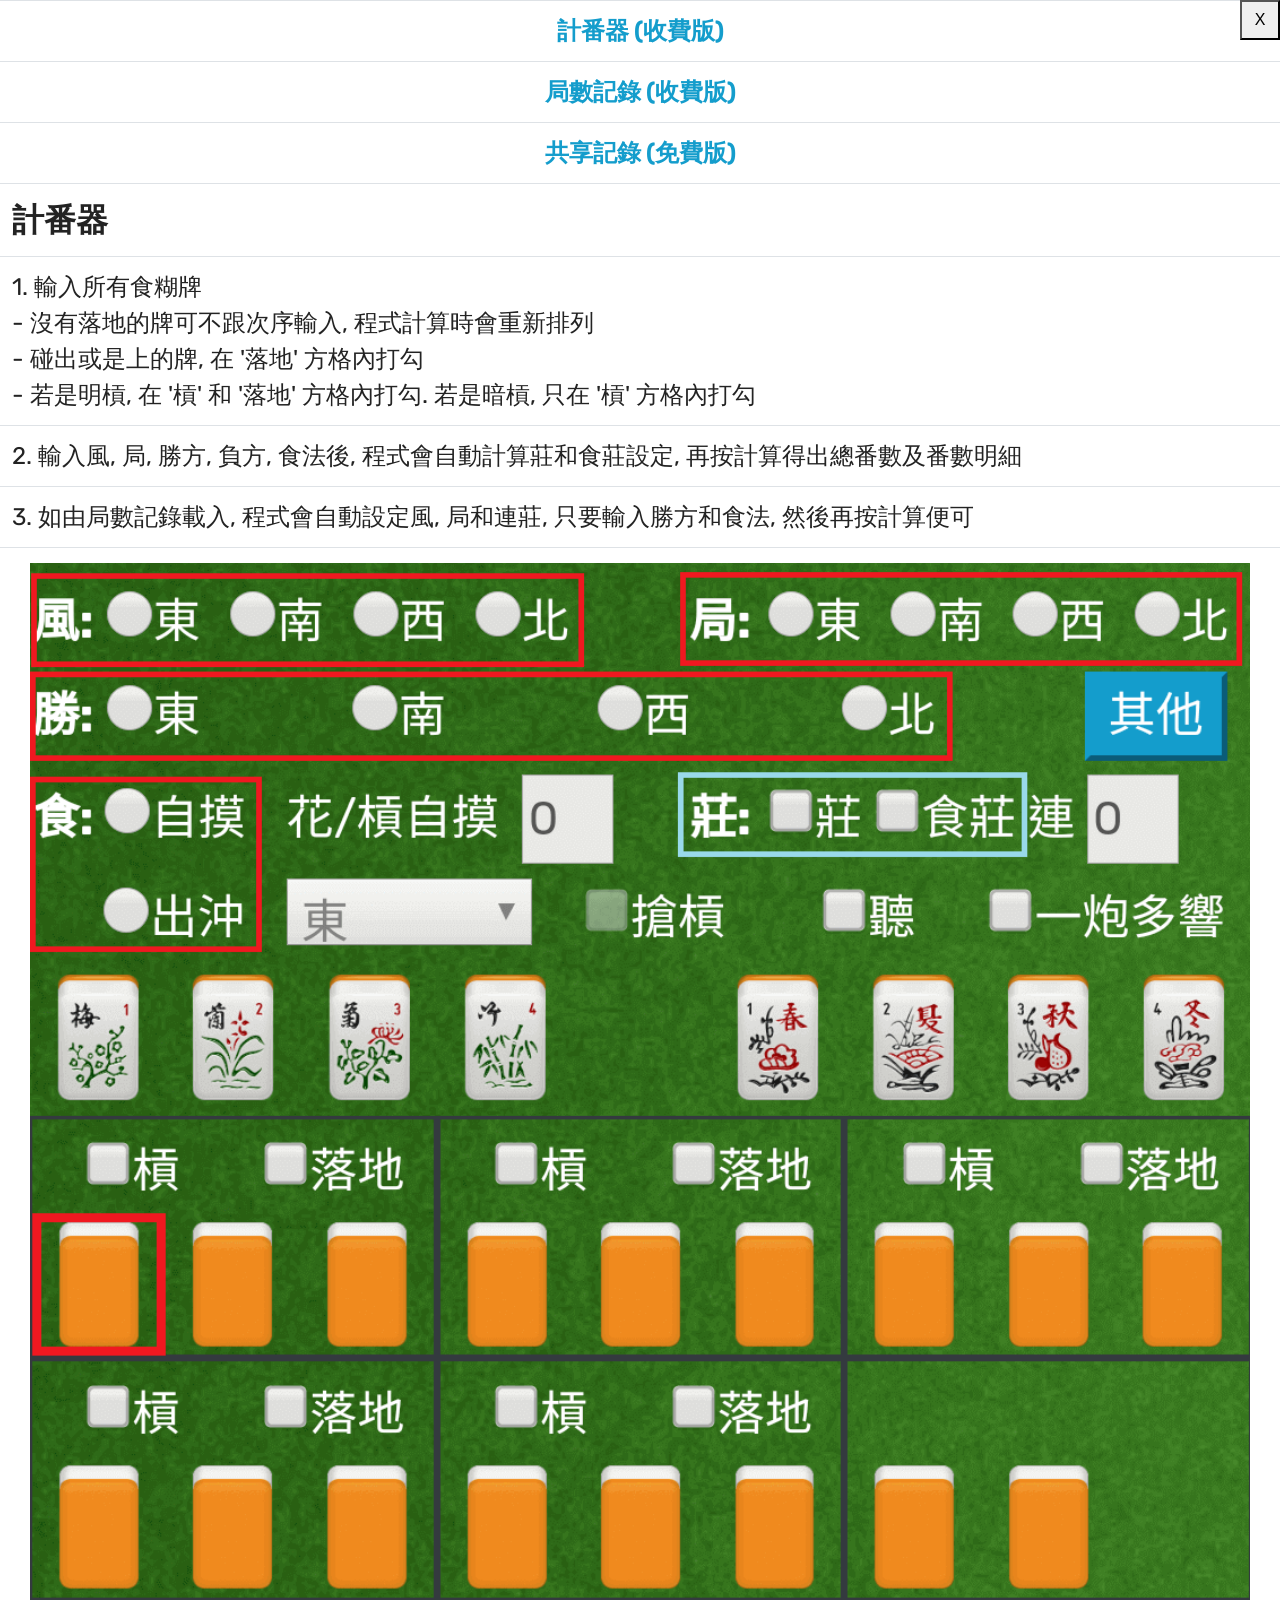
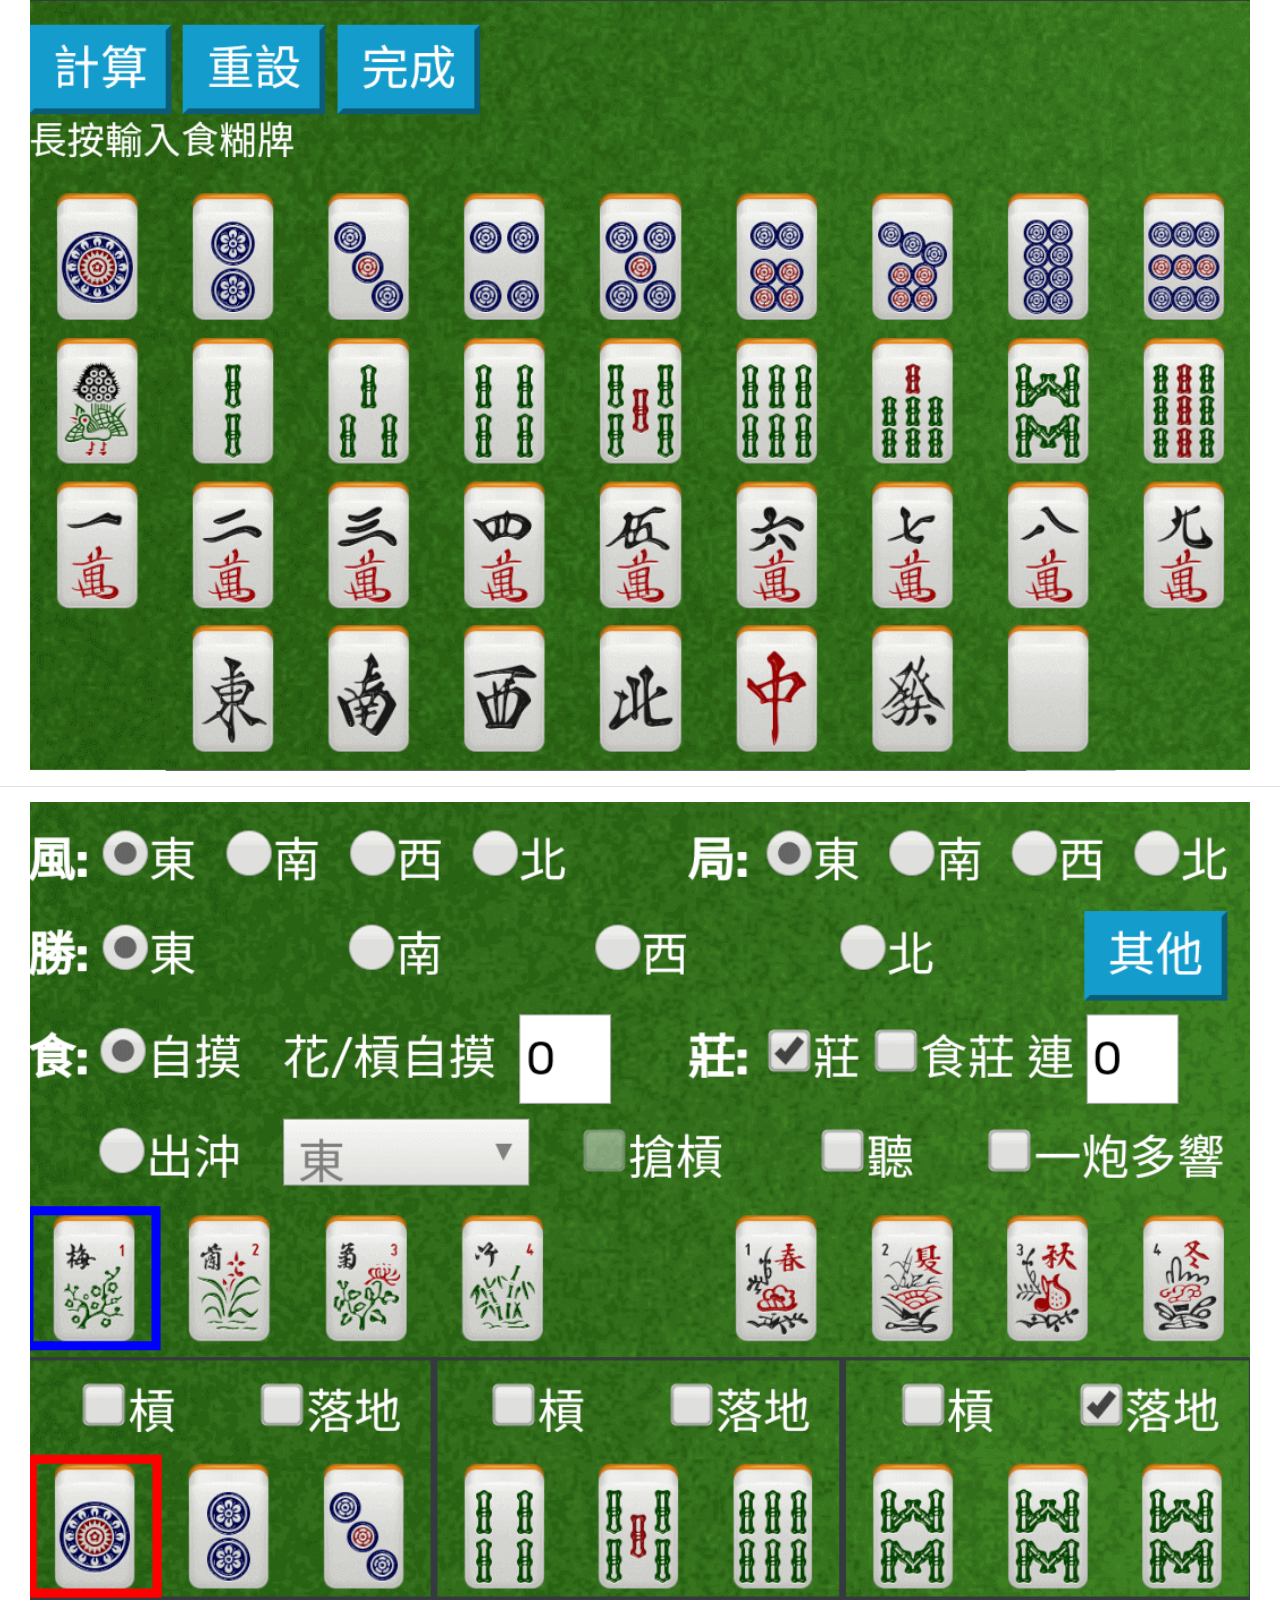
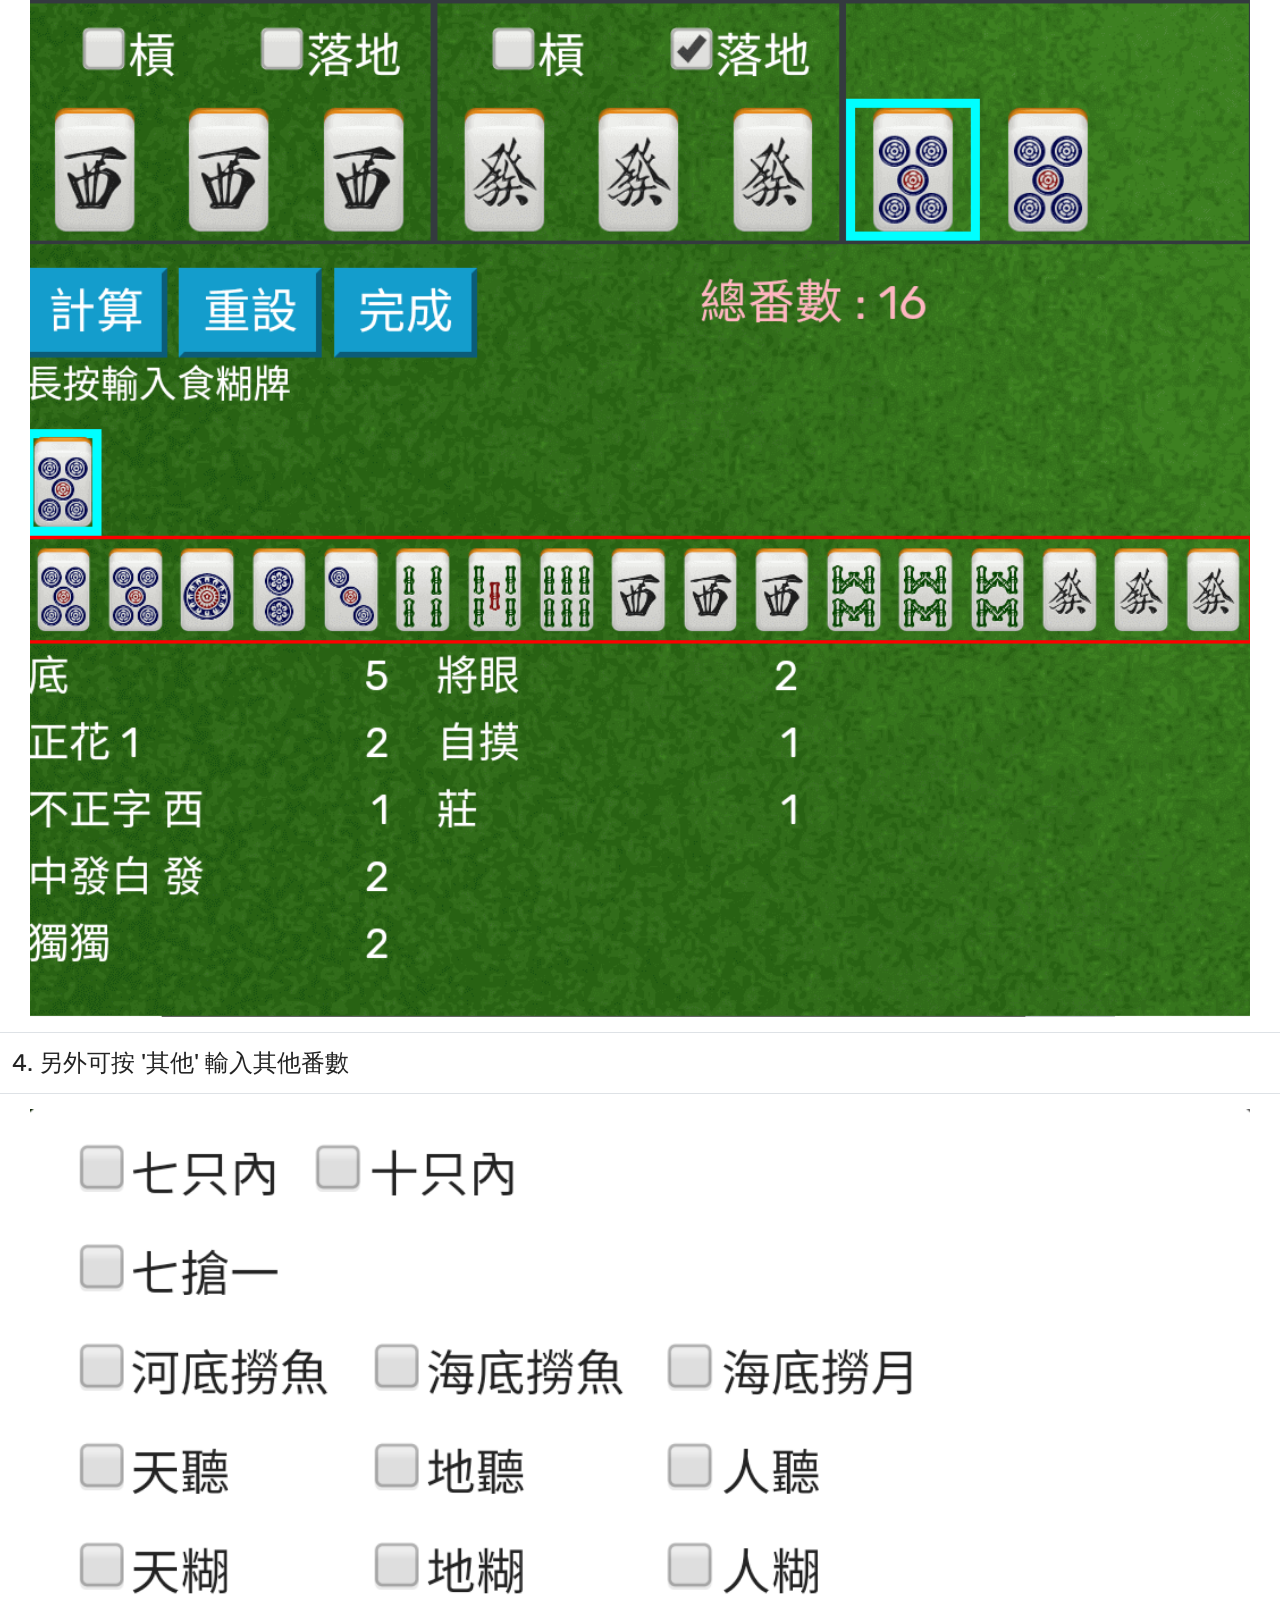
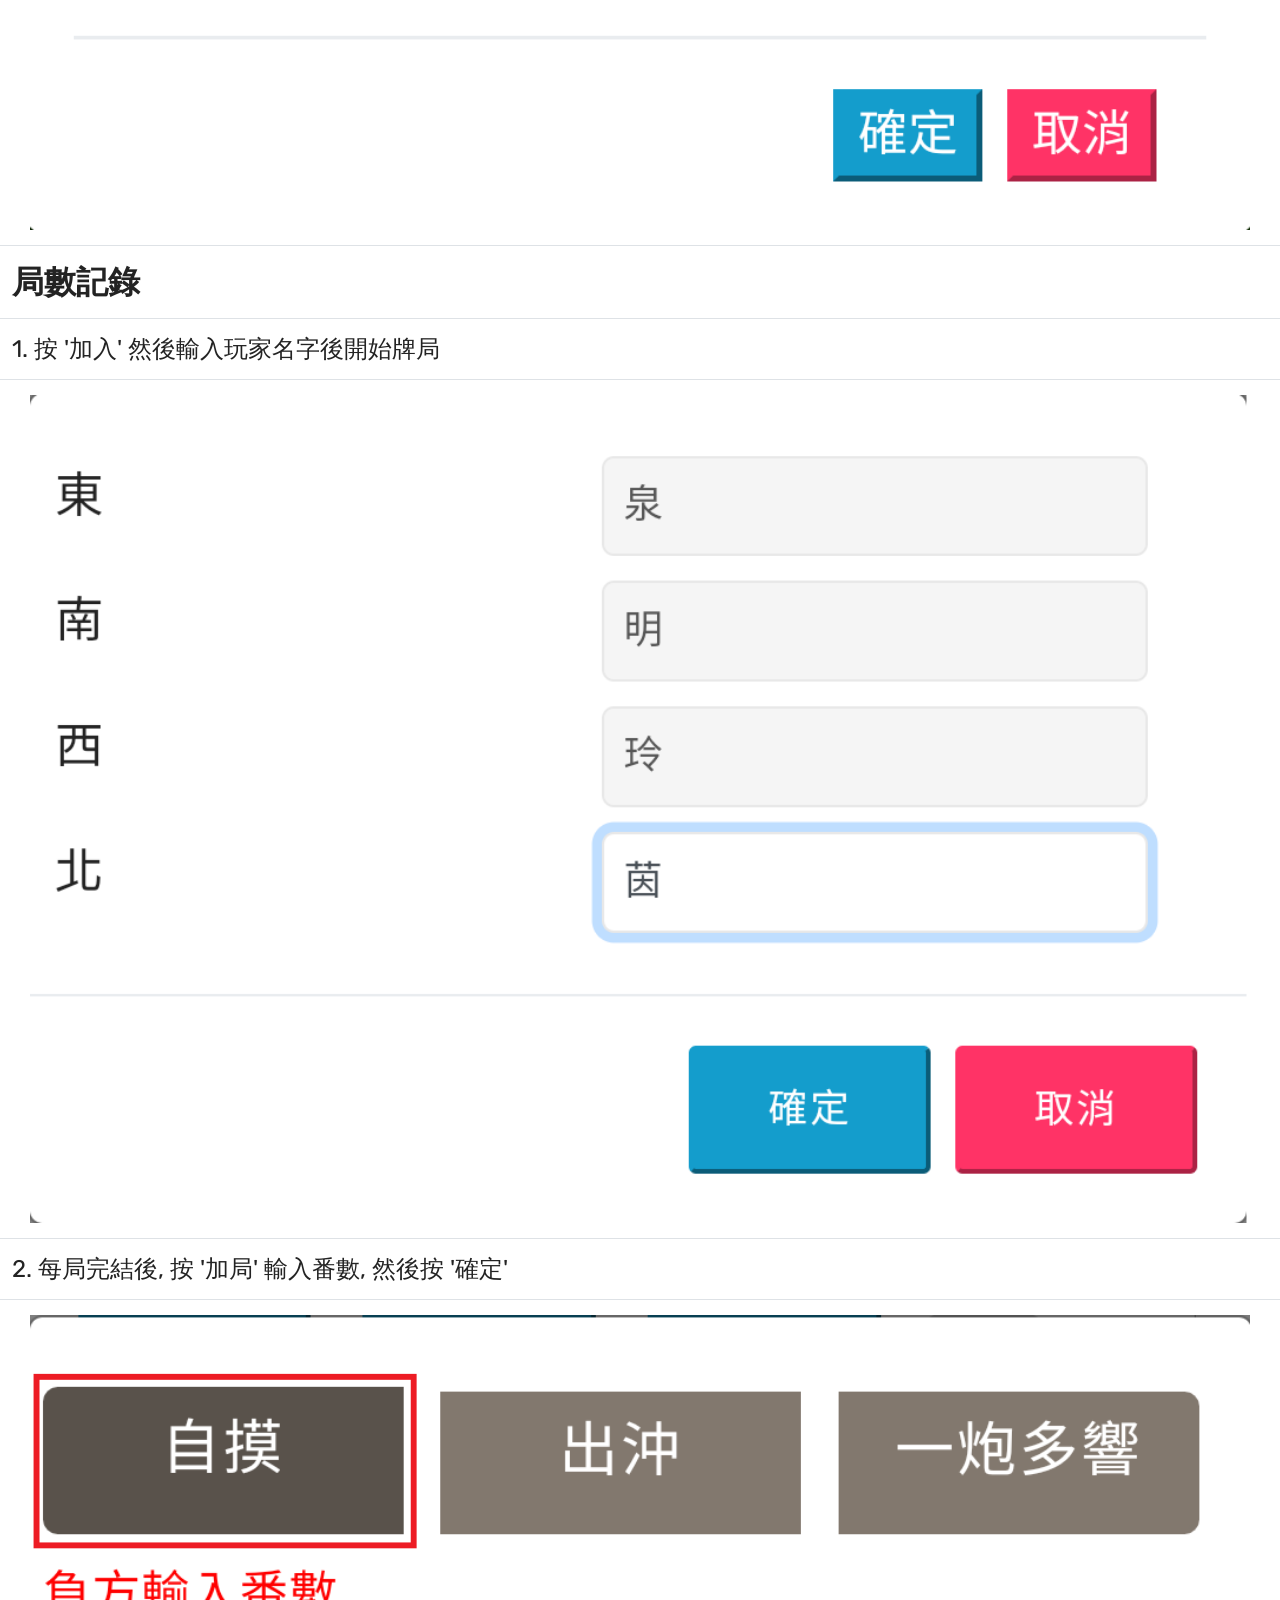
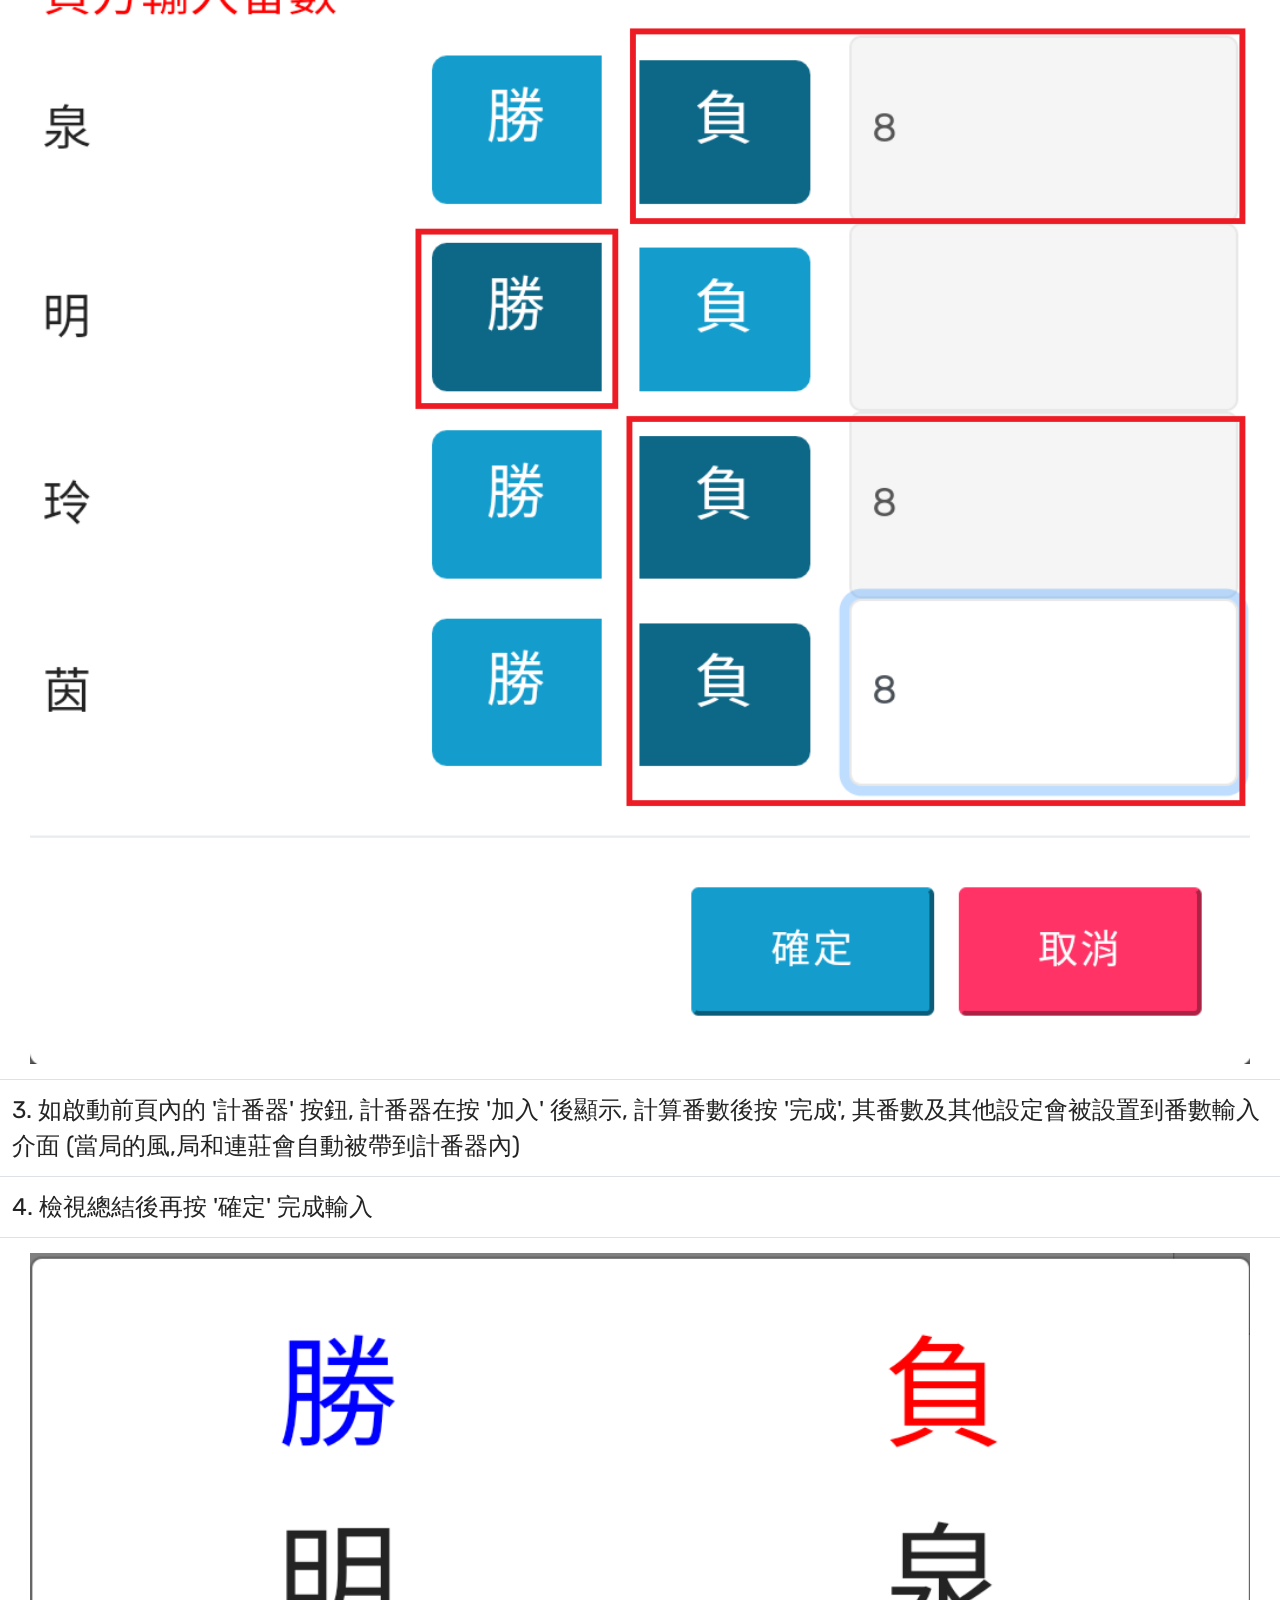
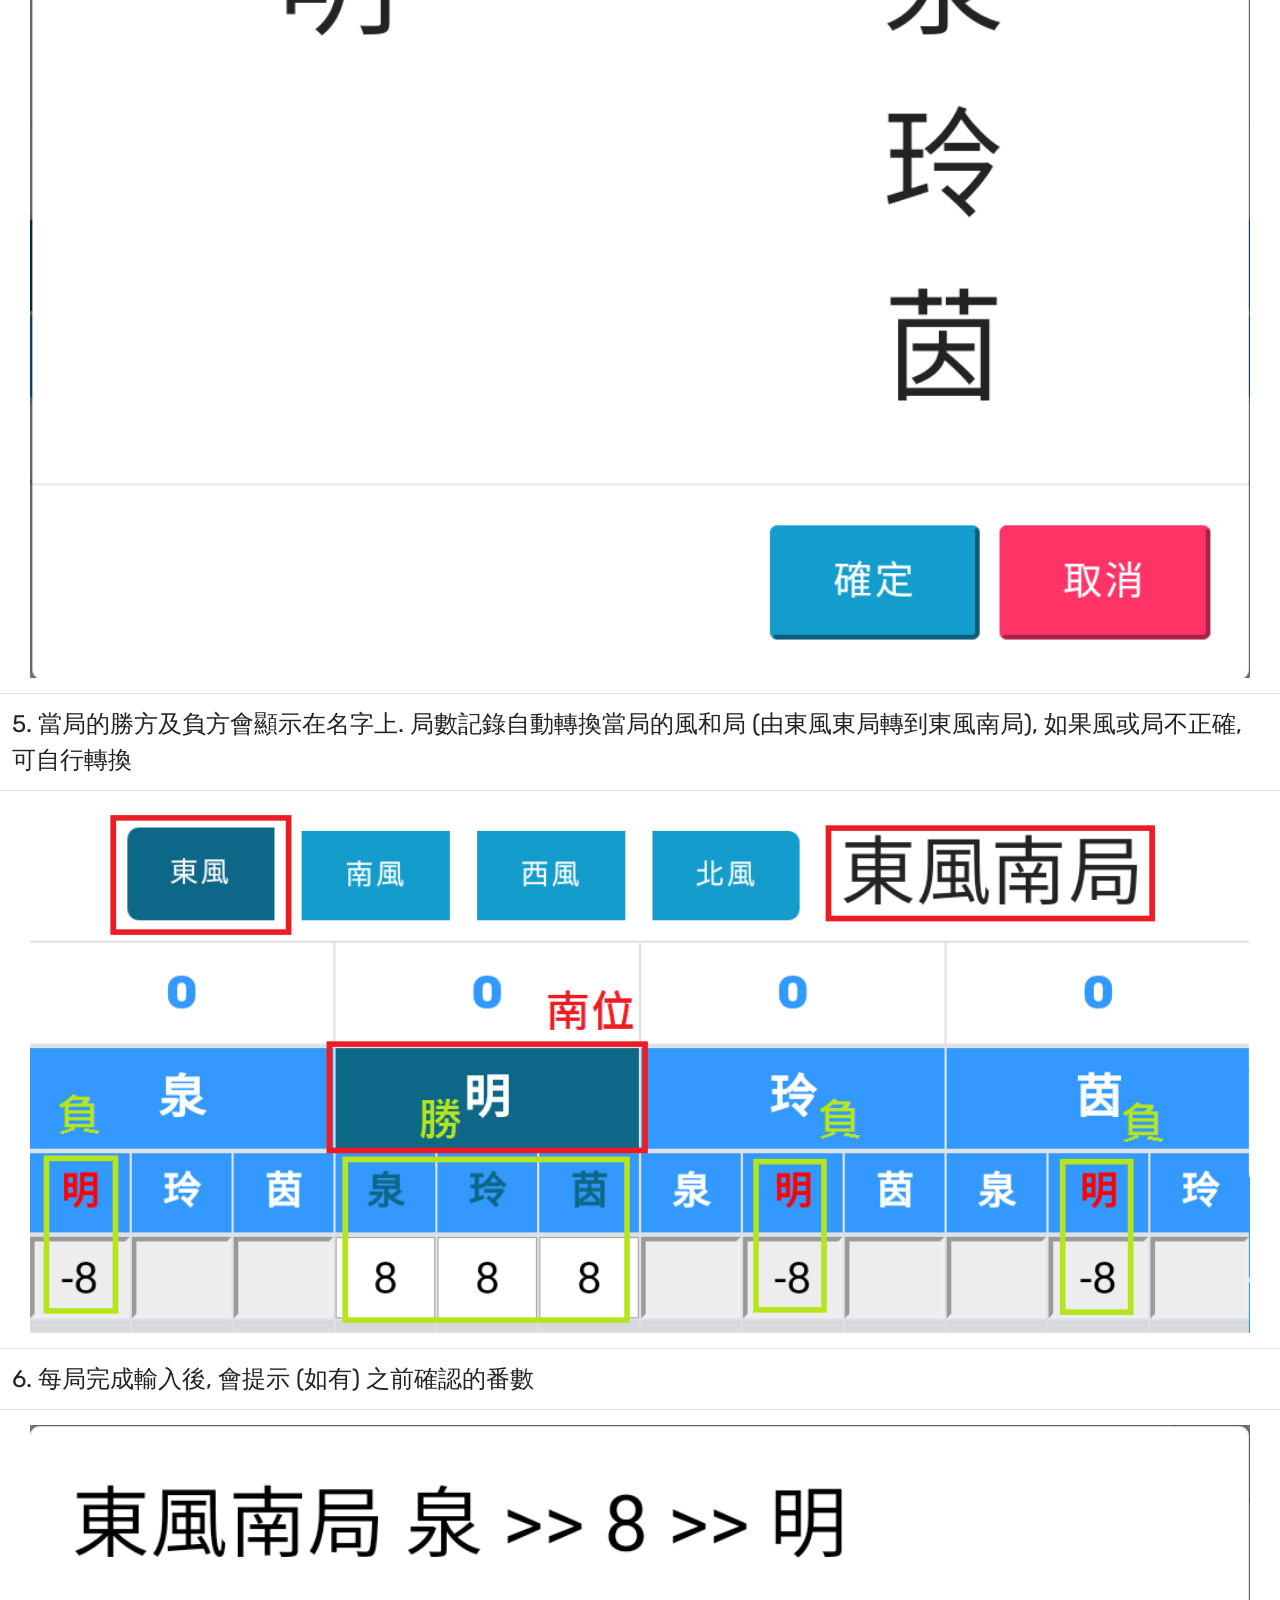
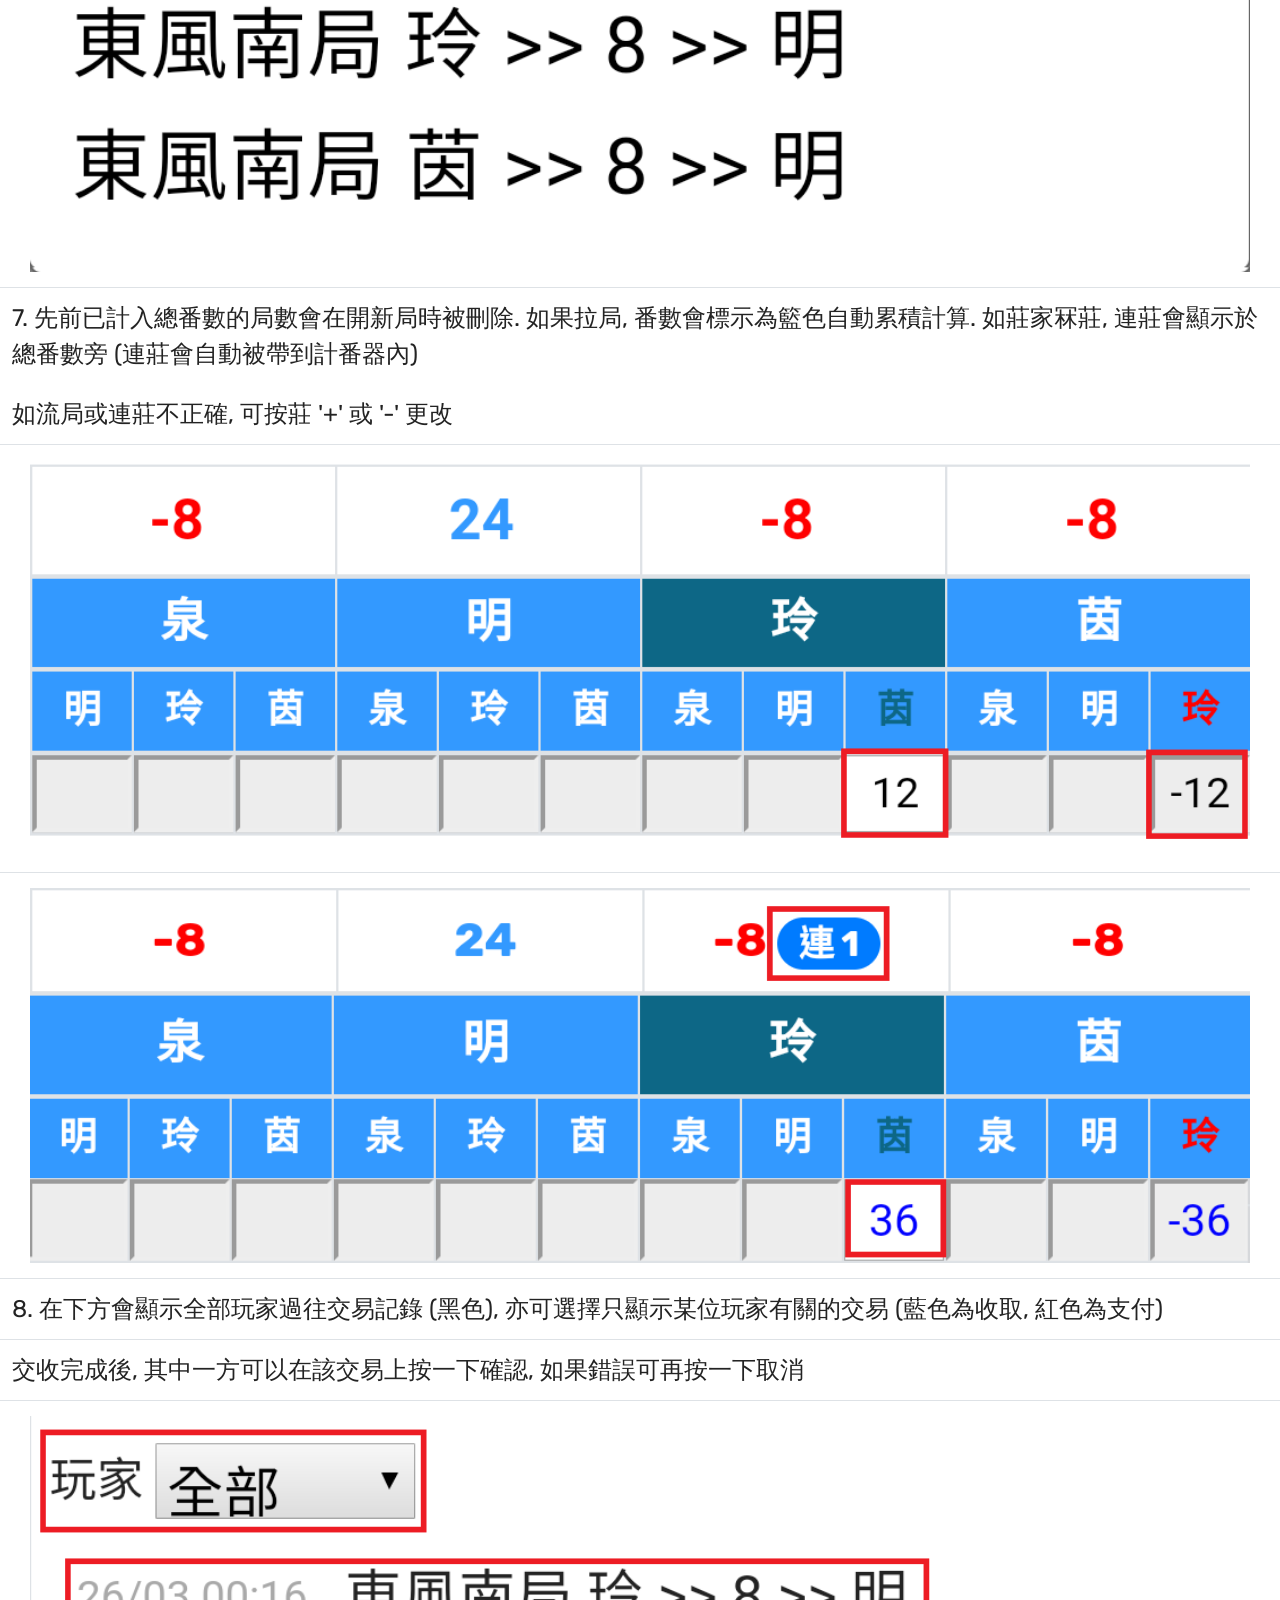
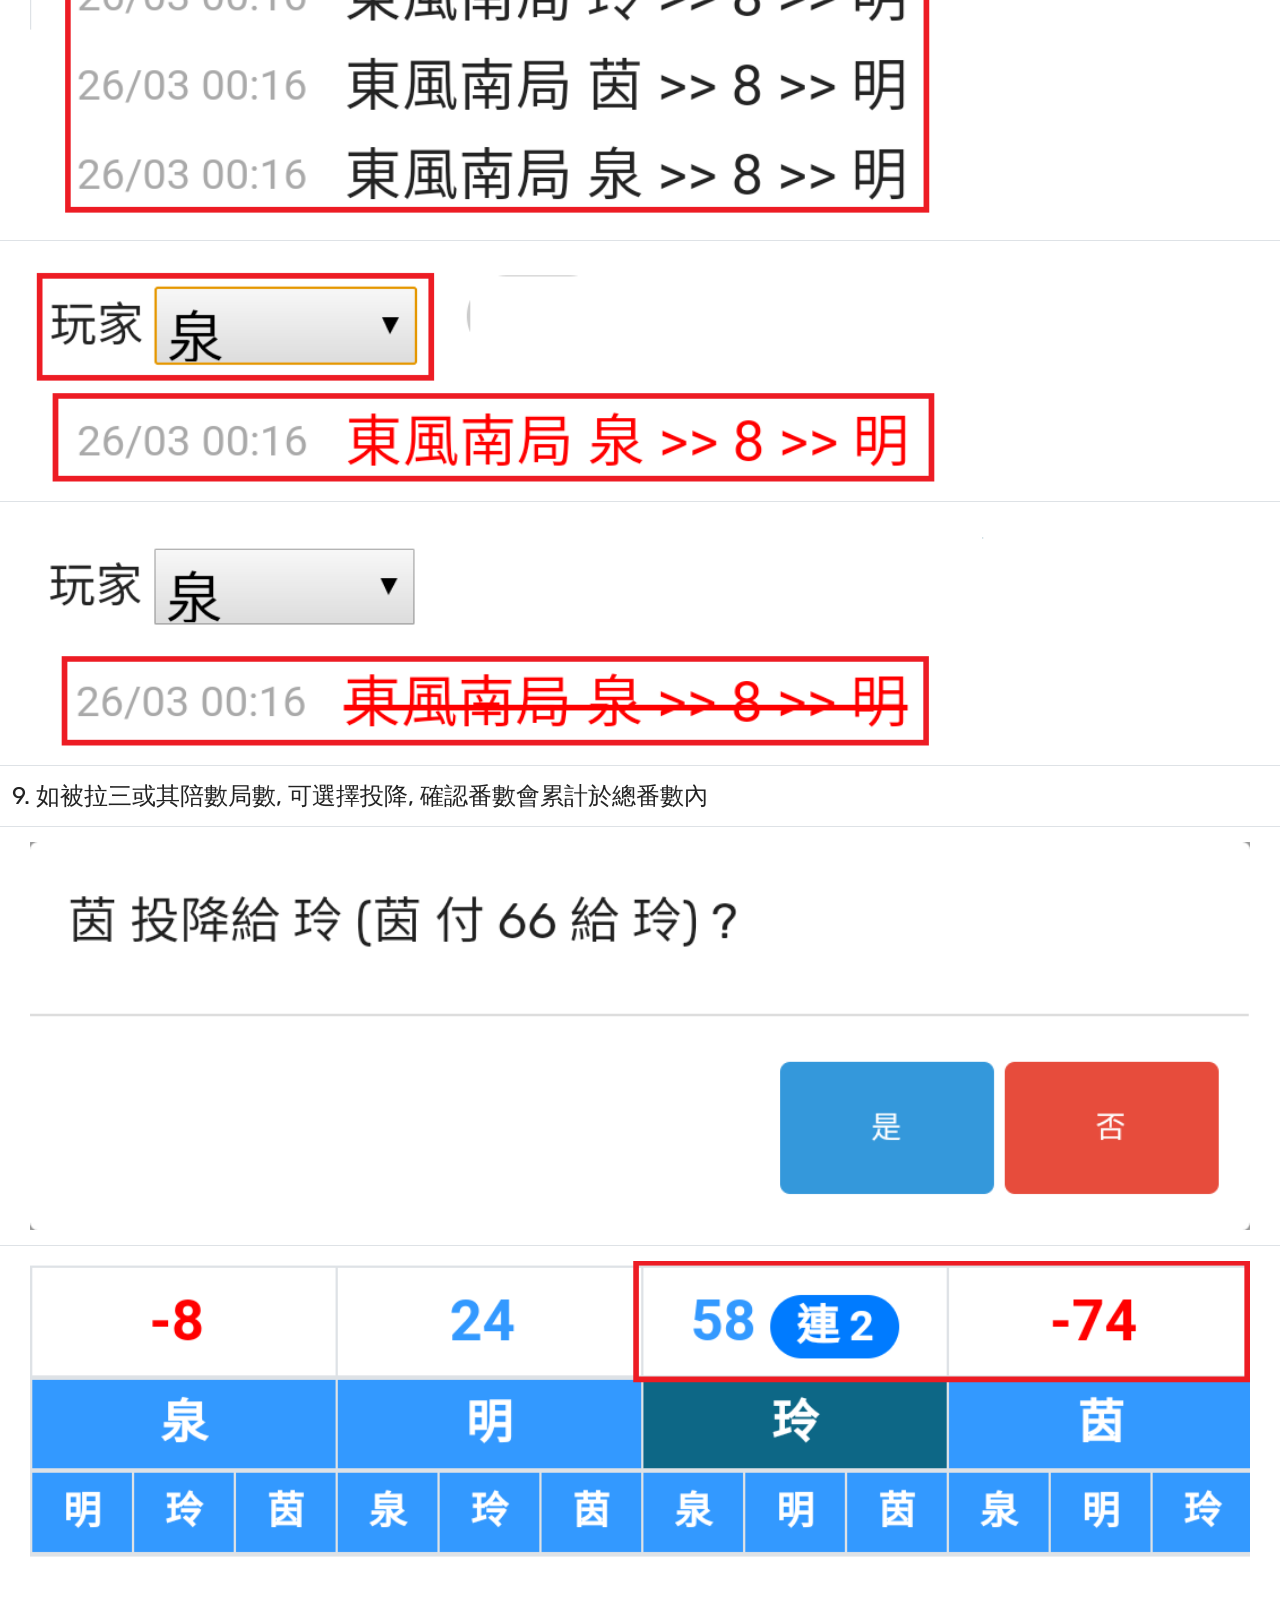
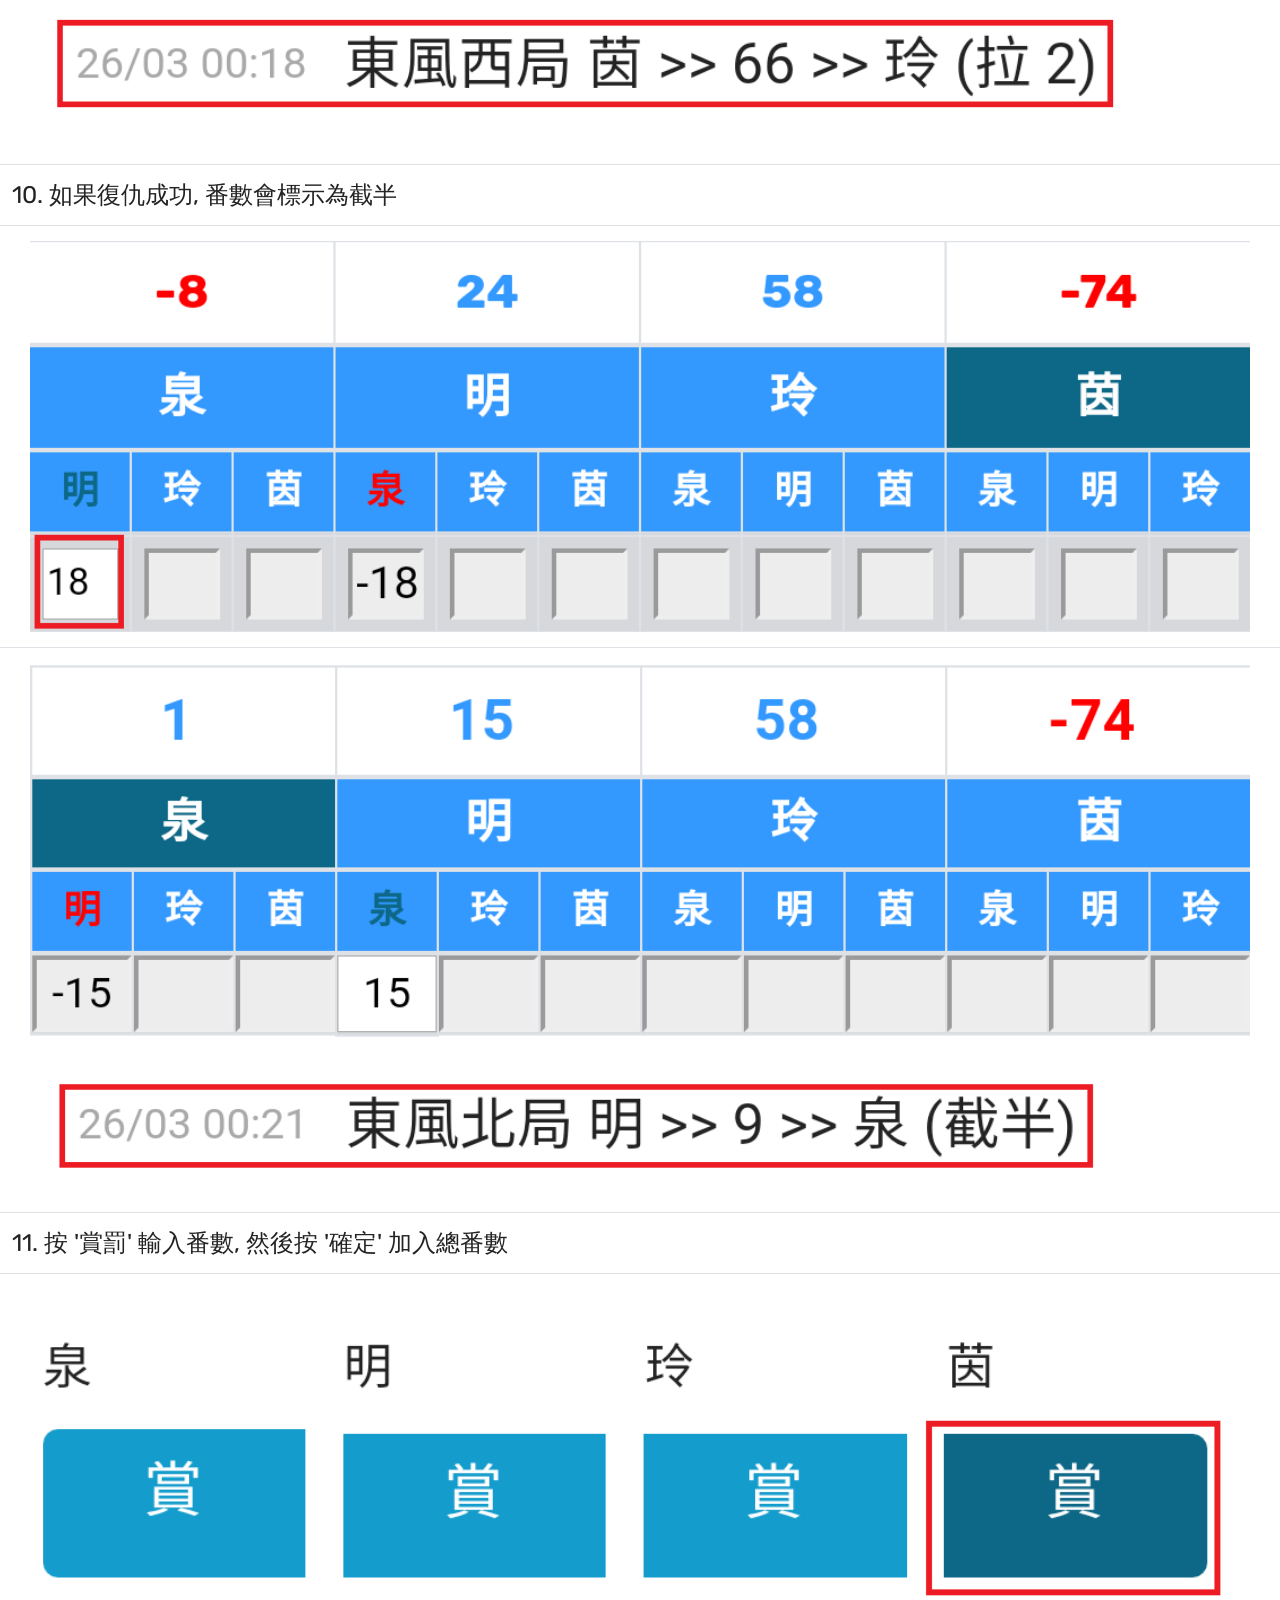
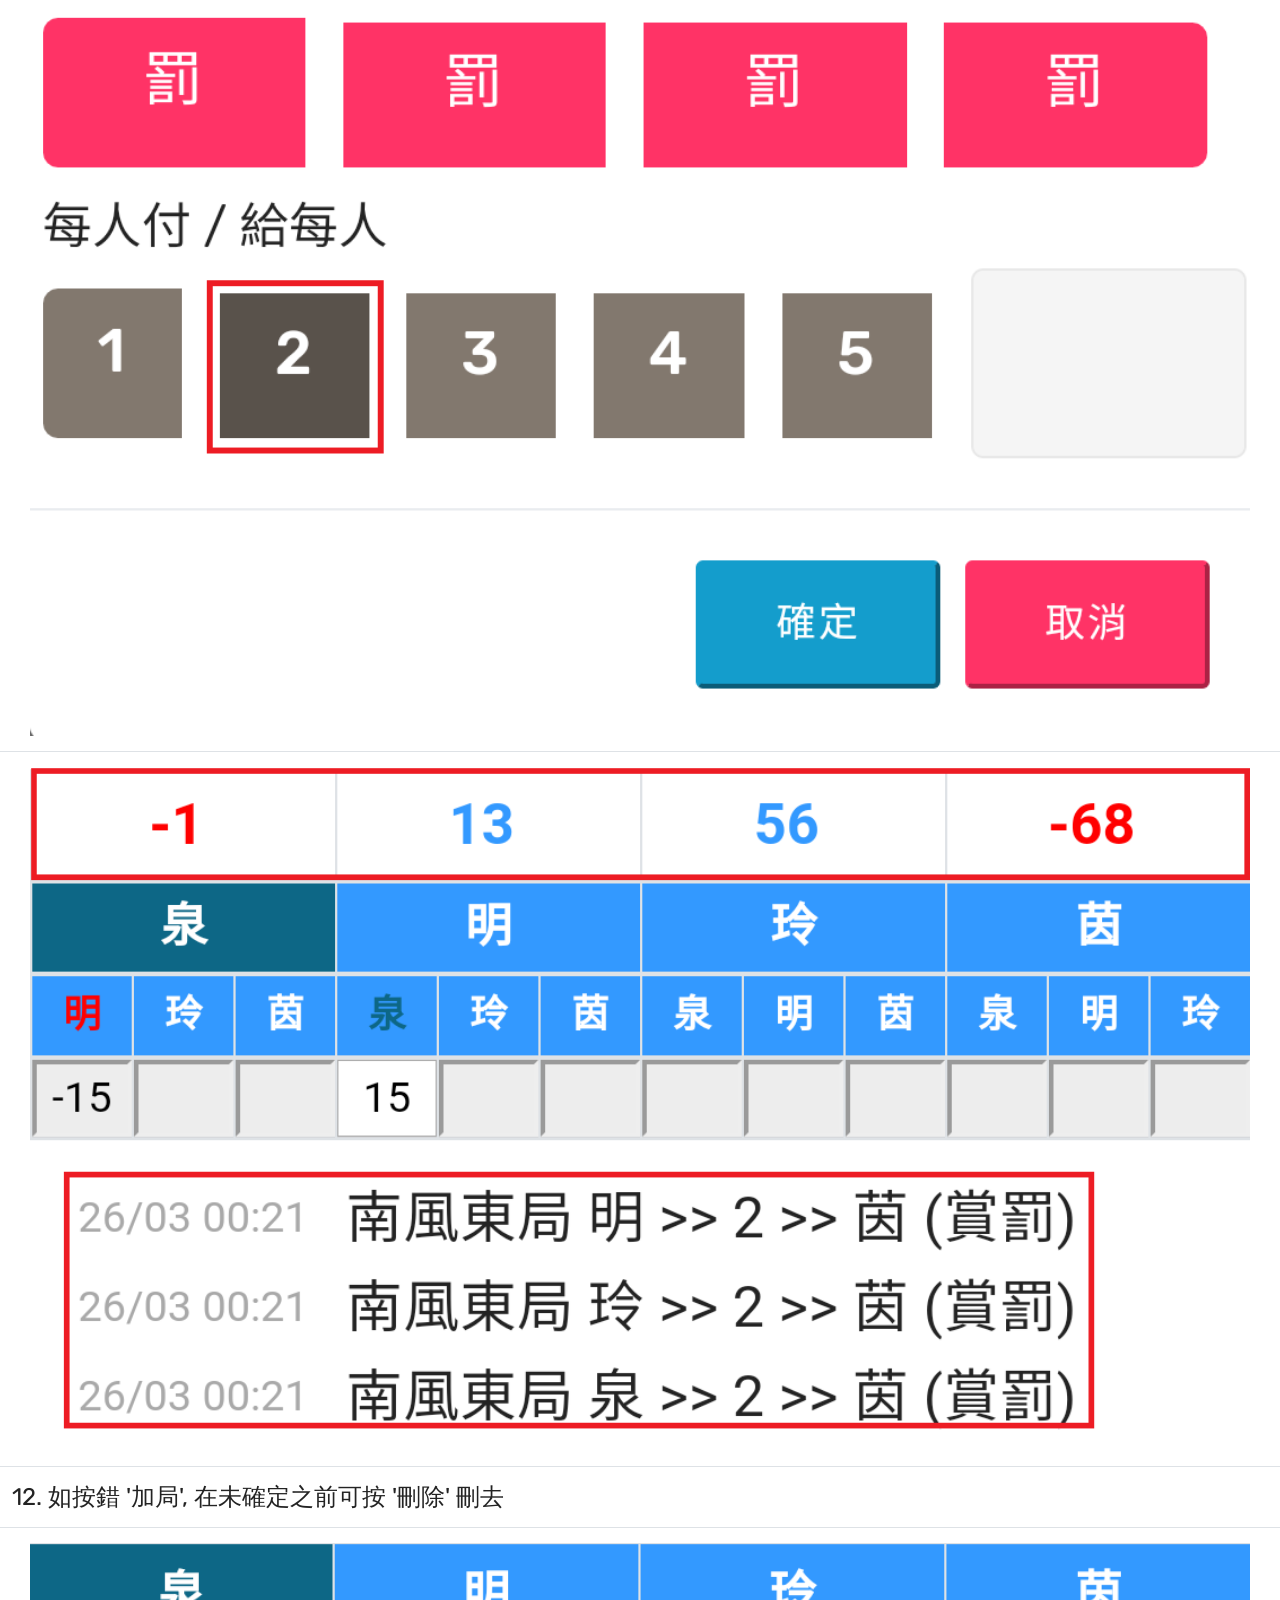
==== commit afc6ddc3: "Add files via upload" ====
--- a/help.html
+++ b/help.html
@@ -81,25 +81,16 @@
                     <td><text class="display-5">1. 按 '加入' 然後輸入玩家名字後開始牌局</text></td>
                 </tr>
                 <tr>
-                    <td><image class="col-12 align-center" src="image/recordHelp/step1.0.png" /></td>
-                </tr>
-                <tr>
                     <td><image class="col-12 align-center" src="image/recordHelp/step1.1.png" /></td>
                 </tr>
                 <tr>
                     <td><text class="display-5">2. 每局完結後, 按 '加局' 輸入番數, 然後按 '確定'</text></td>
                 </tr>
                 <tr>
-                    <td><image class="col-12 align-center" src="image/recordHelp/step2.0.png" /></td>
-                </tr>
-                <tr>
                     <td><image class="col-12 align-center" src="image/recordHelp/step2.1.png" /></td>
                 </tr>
                 <tr>
-                    <td><text class="display-5">3. 如啟動前頁內的計番器按鈕, 計番器在按 '加入' 後顯示, 計算番數後按 '完成', 其番數及其他設定會被設置到番數輸入介面 (當局的風,局和連莊會自動被帶到計番器內)</text></td>
-                </tr>
-                <tr>
-                    <td><image class="col-12 align-center" src="image/recordHelp/step3.0.png" /></td>
+                    <td><text class="display-5">3. 如啟動前頁內的 '計番器' 按鈕, 計番器在按 '加入' 後顯示, 計算番數後按 '完成', 其番數及其他設定會被設置到番數輸入介面 (當局的風,局和連莊會自動被帶到計番器內)</text></td>
                 </tr>
                 <tr>
                     <td><text class="display-5">4. 檢視總結後再按 '確定' 完成輸入</text></td>
@@ -121,7 +112,7 @@
                 </tr>
                 <tr>
                     <td><text class="display-5">7. 先前已計入總番數的局數會在開新局時被刪除. 如果拉局, 番數會標示為籃色自動累積計算. 如莊家冧莊, 連莊會顯示於總番數旁 (連莊會自動被帶到計番器內)</text>
-                    <br><br><text class="display-5">如流局或連莊不正確, 可按 '加莊' 或 '減莊' 更改</text></td>
+                    <br><br><text class="display-5">如流局或連莊不正確, 可按莊 '+' 或 '-' 更改</text></td>
                 </tr>
                 <tr>
                     <td><image class="col-12 align-center" src="image/recordHelp/step7.0.png" /></td>
@@ -166,9 +157,6 @@
                     <td><text class="display-5">11. 按 '賞罰' 輸入番數, 然後按 '確定' 加入總番數</text></td>
                 </tr>
                 <tr>
-                    <td><image class="col-12 align-center" src="image/recordHelp/step11.0.png" /></td>
-                </tr>
-                <tr>
                     <td><image class="col-12 align-center" src="image/recordHelp/step11.1.png" /></td>
                 </tr>
                 <tr>
@@ -184,9 +172,6 @@
                     <td><text class="display-5">13. 如有任何總番數更改, 可按 '調整'</text></td>
                 </tr>
                 <tr>
-                    <td><image class="col-12 align-center" src="image/recordHelp/step13.0.png" /></td>
-                </tr>                
-                <tr>
                     <td><image class="col-12 align-center" src="image/recordHelp/step13.1.png" /></td>
                 </tr>                
                 <tr>
@@ -196,9 +181,6 @@
                     <td><text class="display-5">14. 打完首四圈後, 可按 '換位' 將東南跟西北位互換</text></td>
                 </tr>
                 <tr>
-                    <td><image class="col-12 align-center" src="image/recordHelp/step14.0.png" /></td>
-                </tr>                
-                <tr>
                     <td><image class="col-12 align-center" src="image/recordHelp/step14.1.png" /></td>
                 </tr>                
                 <tr>
@@ -214,13 +196,13 @@
                     <td><text class="display-5">16. 按 '分享' 將結果分享到 WhatsApp</text></td>
                 </tr>
                 <tr>
-                    <td><image class="col-12 align-center" src="image/recordHelp/step16.0.png" /></td>
-                </tr>
-                <tr>
-                    <td><text class="display-5">17. 按 '重設' 開始新牌局</text></td>
-                </tr>
-                <tr>
-                    <td><image class="col-12 align-center" src="image/recordHelp/step17.0.png" /></td>
+                    <td><text class="display-5">17. 按 '統計' 查看詳細數據</text></td>
+                </tr>
+                <tr>
+                    <td><text class="display-5">18. 按 '重設' 開始新牌局</text></td>
+                </tr>
+                <tr>
+                    <td><image class="col-12 align-center" src="image/recordHelp/step18.0.png" /></td>
                 </tr>
                 <tr>
                     <td><text id="3" style="font-size: xx-large;font-weight: bold;">共享記錄</text></td>
--- a/assets/theme/css/style.css
+++ b/assets/theme/css/style.css
@@ -537,4 +537,28 @@
 }
 .strike {
   text-decoration: line-through;
+}
+.number-box {
+    display: flex;
+    align-items: center;
+}
+.number-box button {
+    border: none;
+    background: transparent;
+    width: 60px;
+    font-size: 28px;
+    padding: 10px 20px;
+    border-radius: 8px;
+    -webkit-tap-highlight-color: transparent;
+}
+.number-box button:focus,
+.number-box button:active {
+    outline: none;
+    box-shadow: none;
+}
+#button-addjon, #button-minusjon, #button-copy, #button-retrieve {
+    padding: 6px 9px !important;
+    font-size: 14px !important;
+    line-height: 1.5 !important;
+    border-radius: 3px !important;
 }
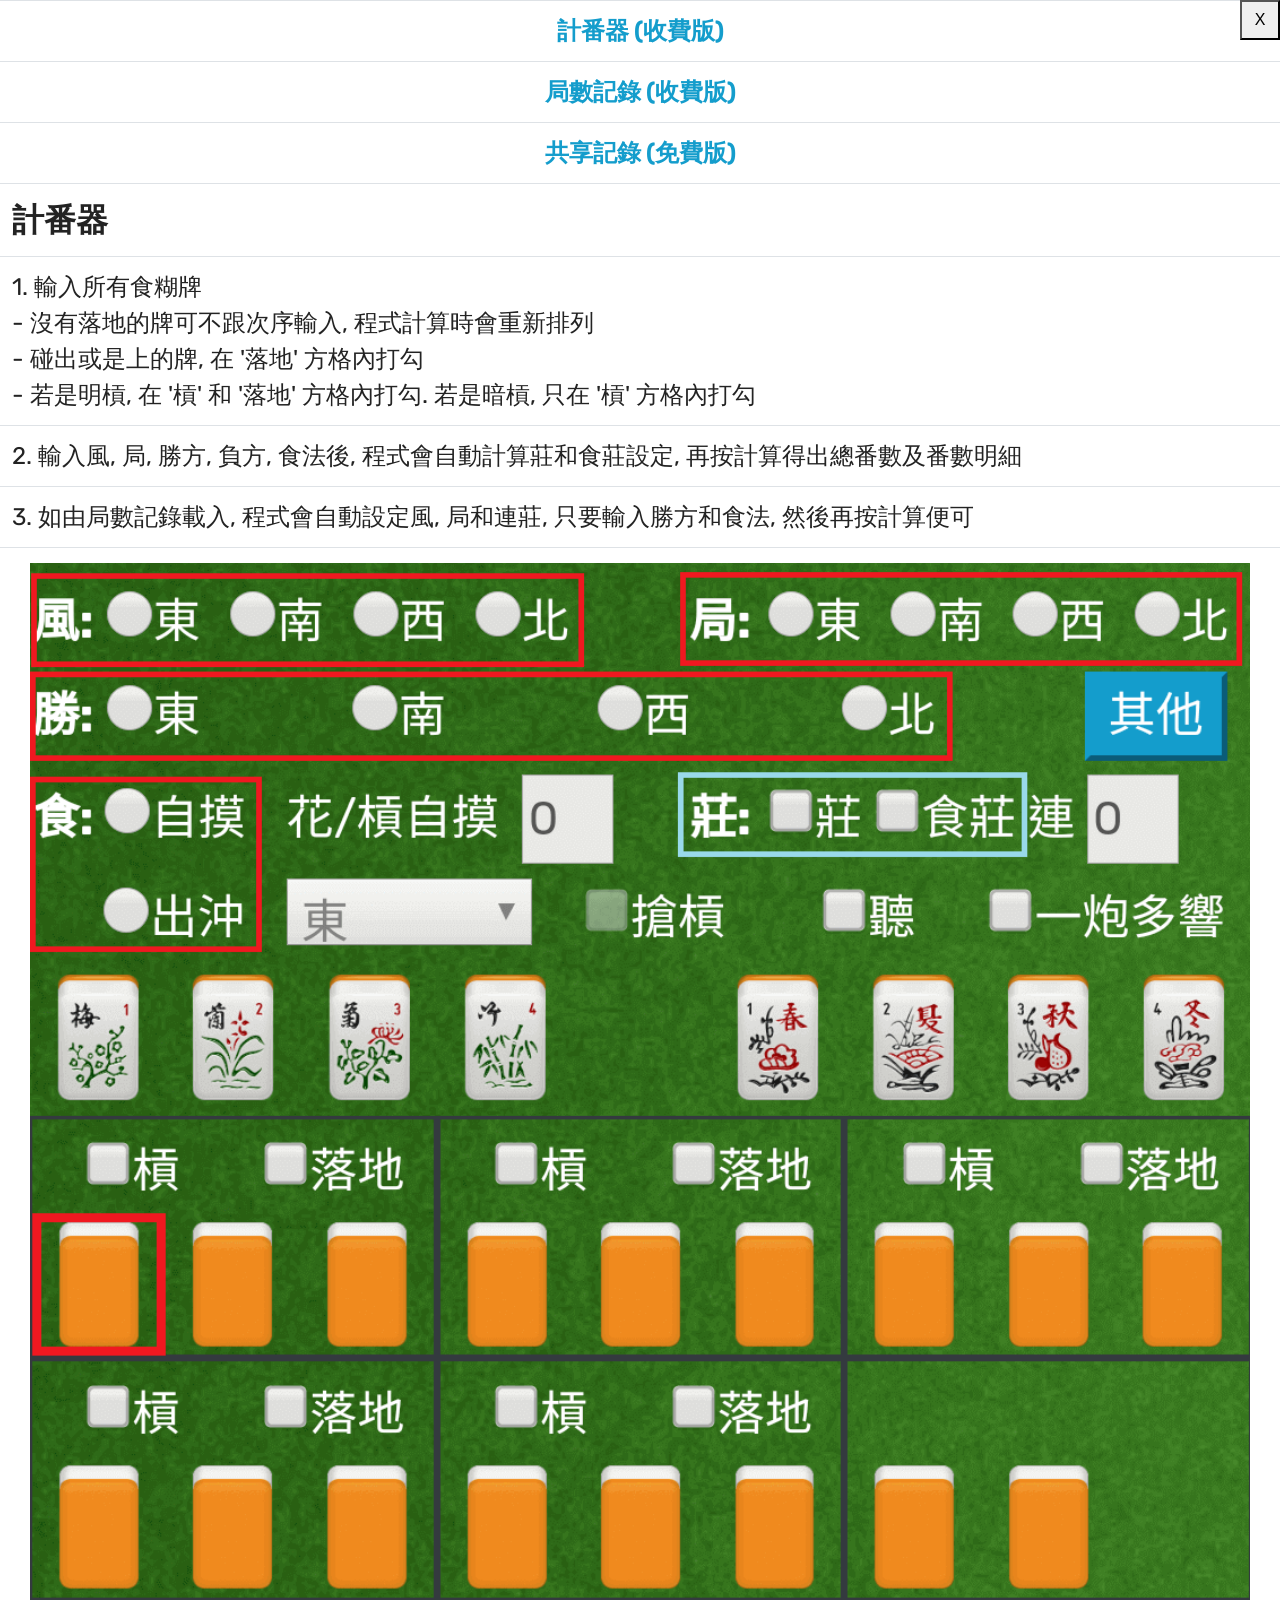
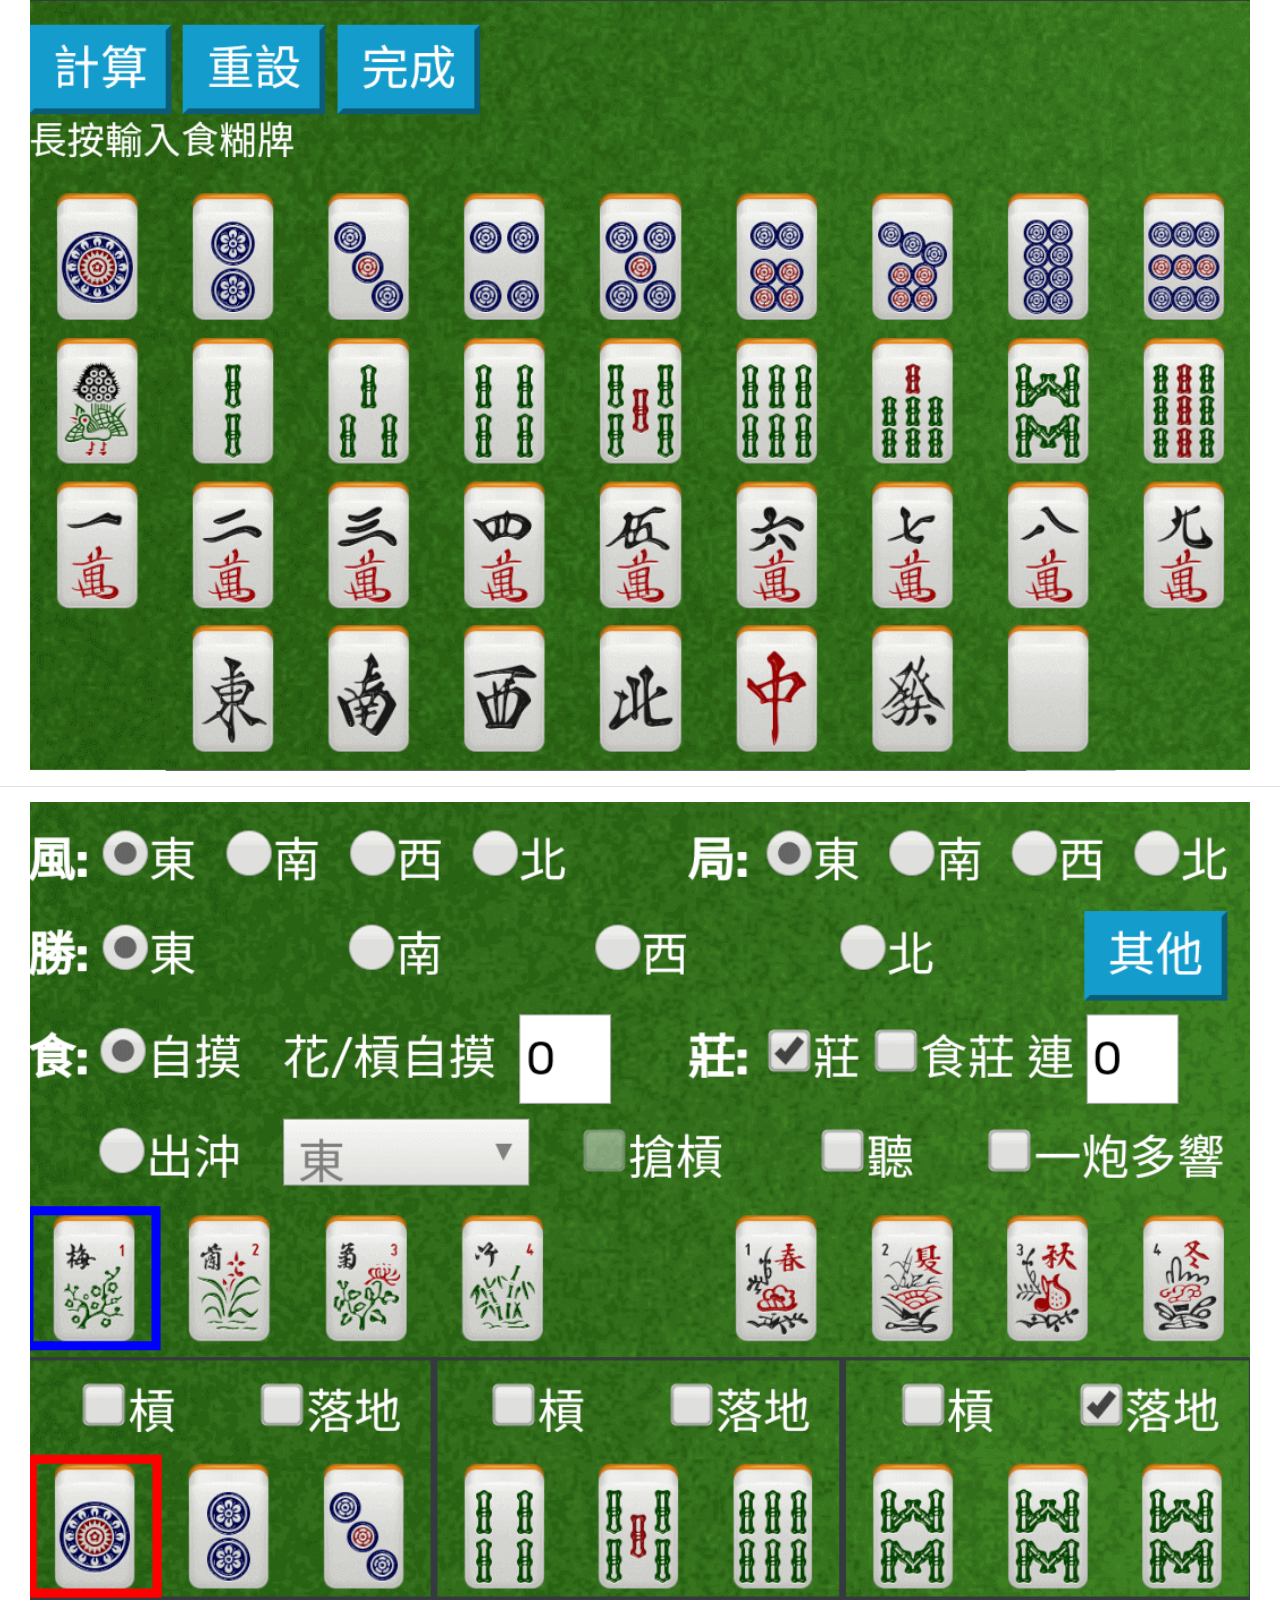
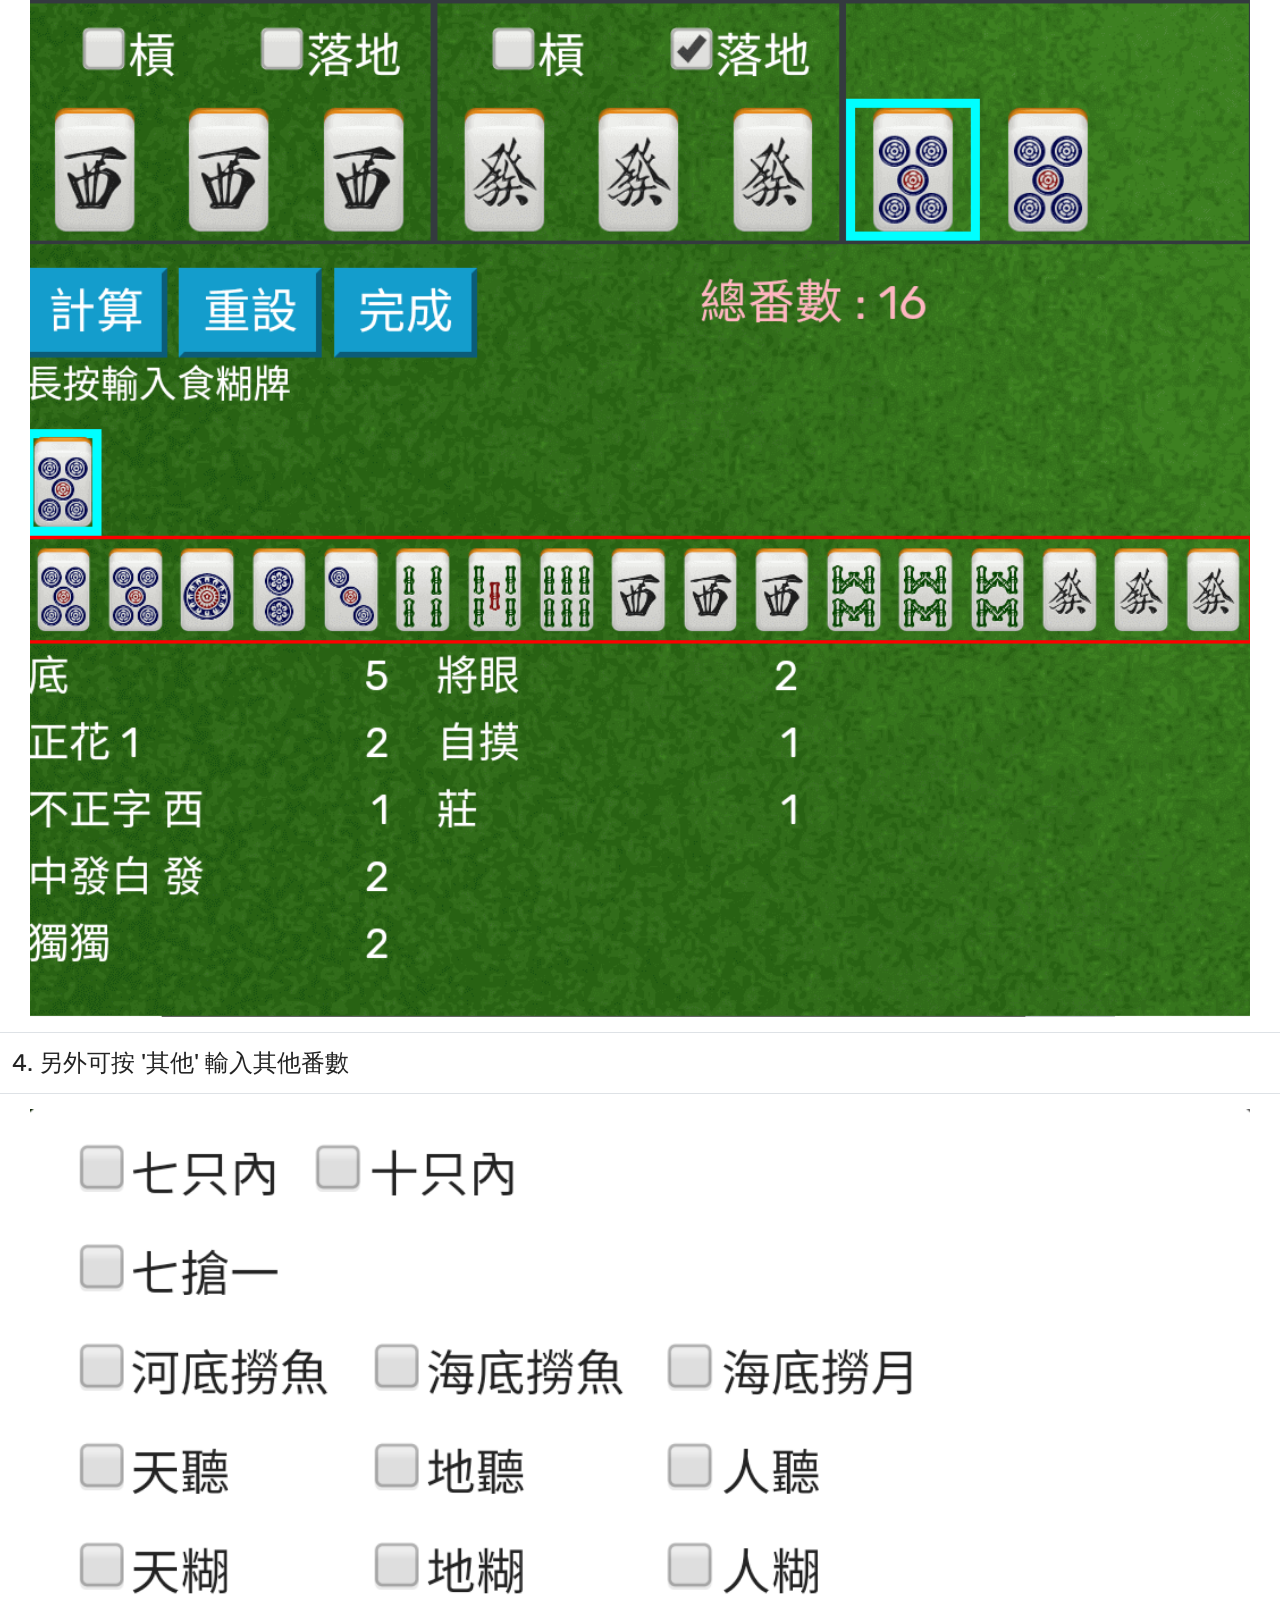
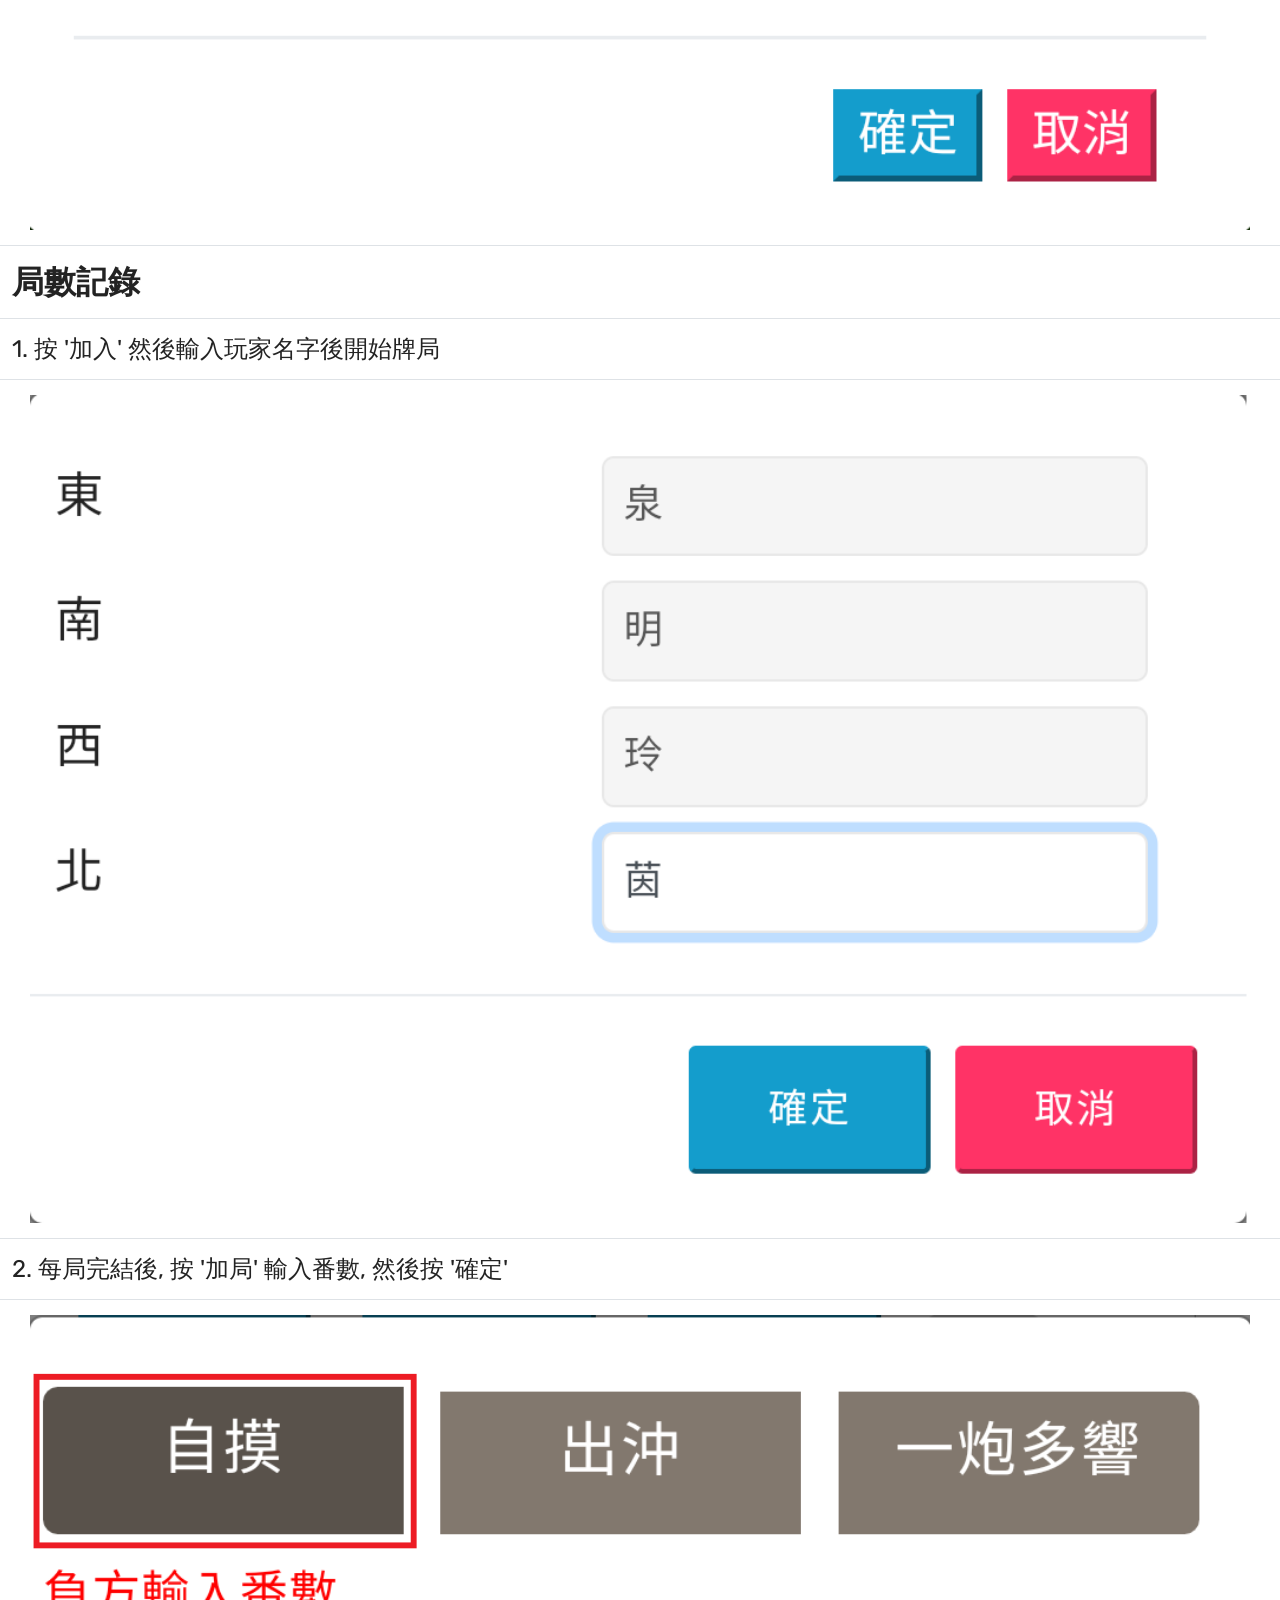
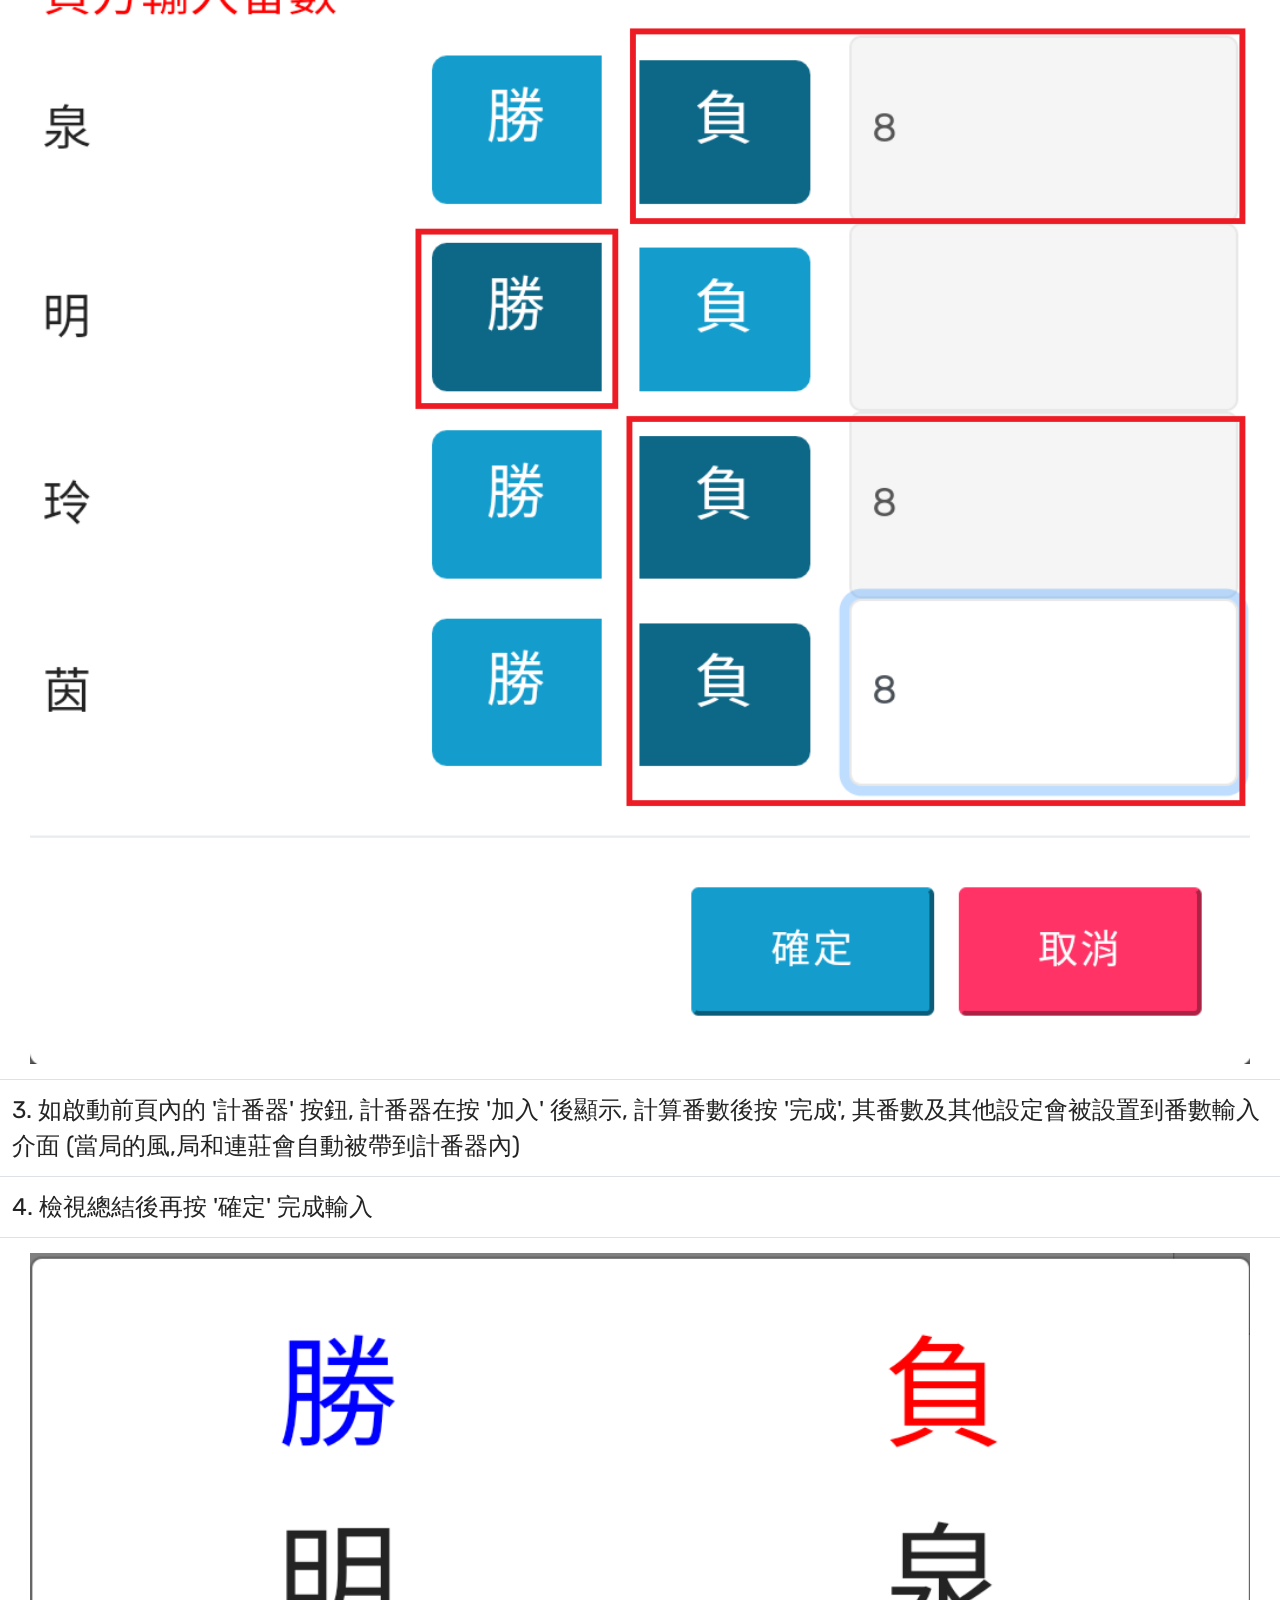
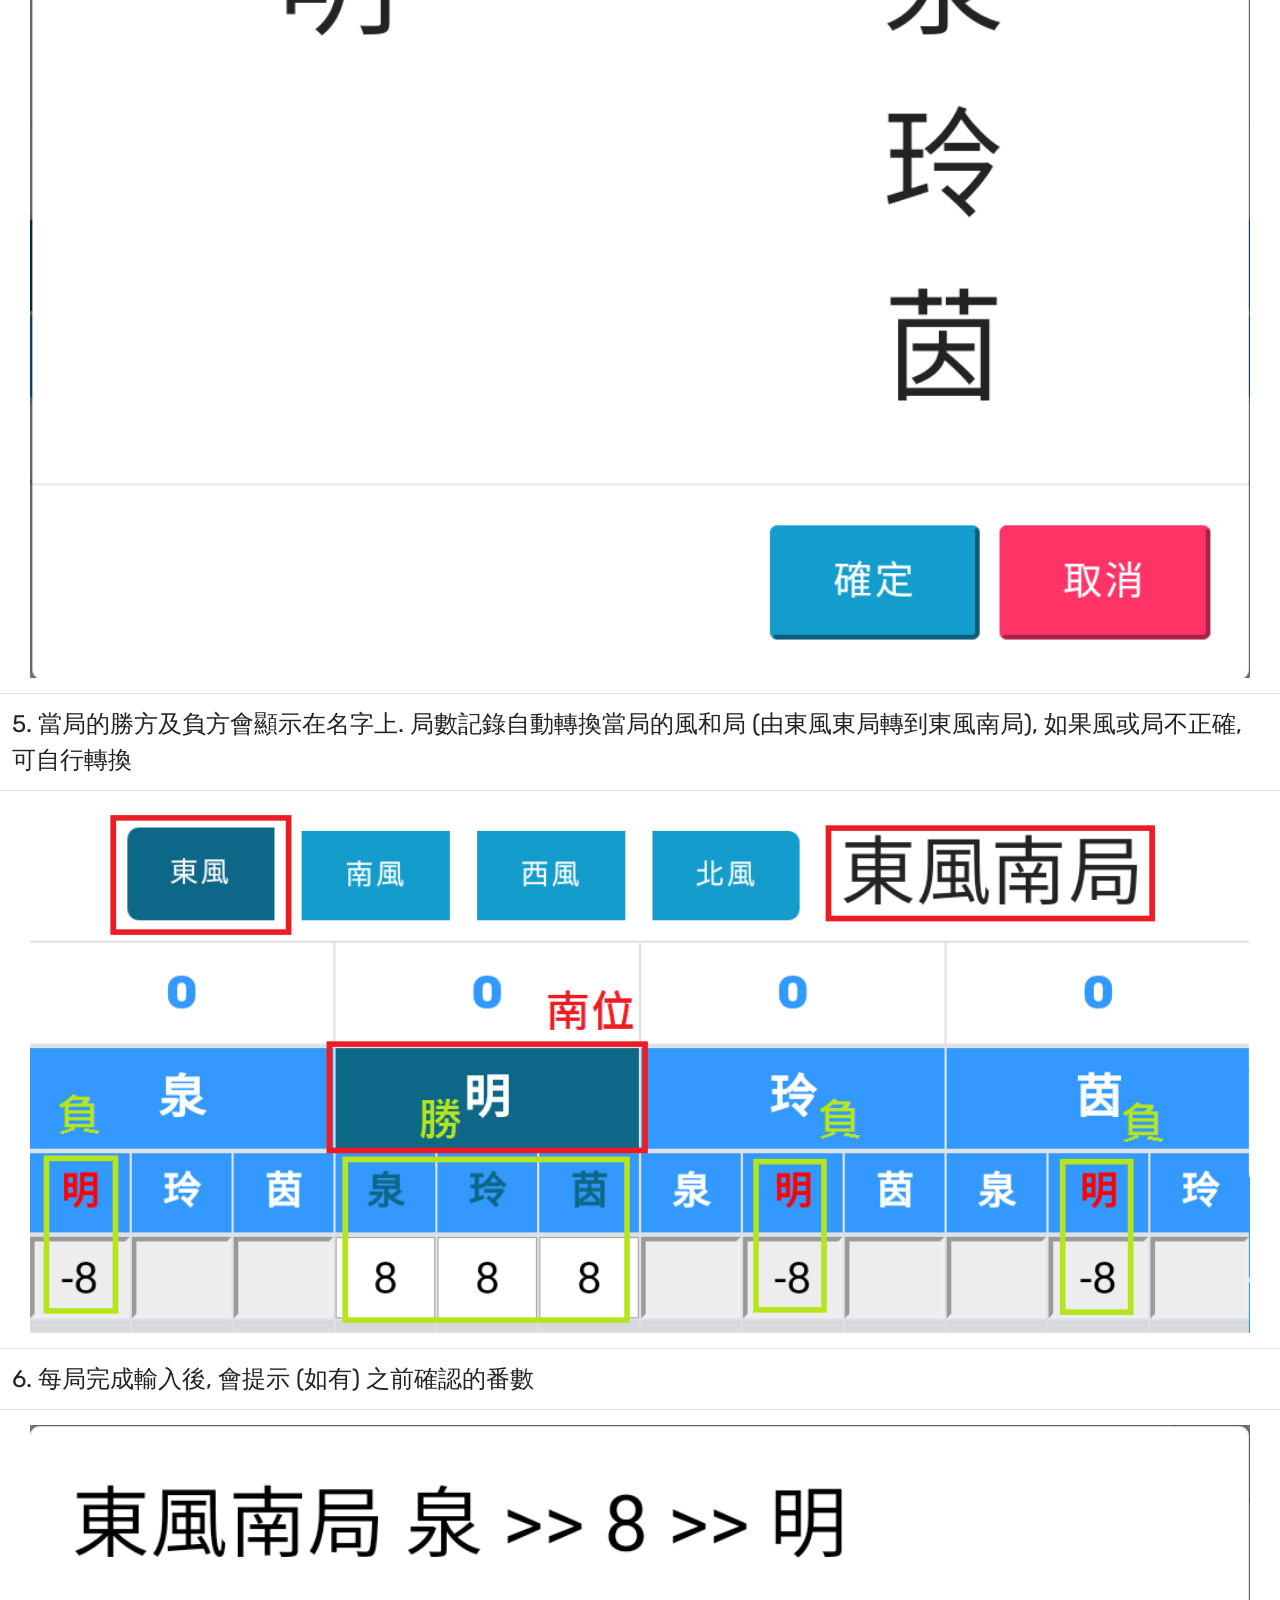
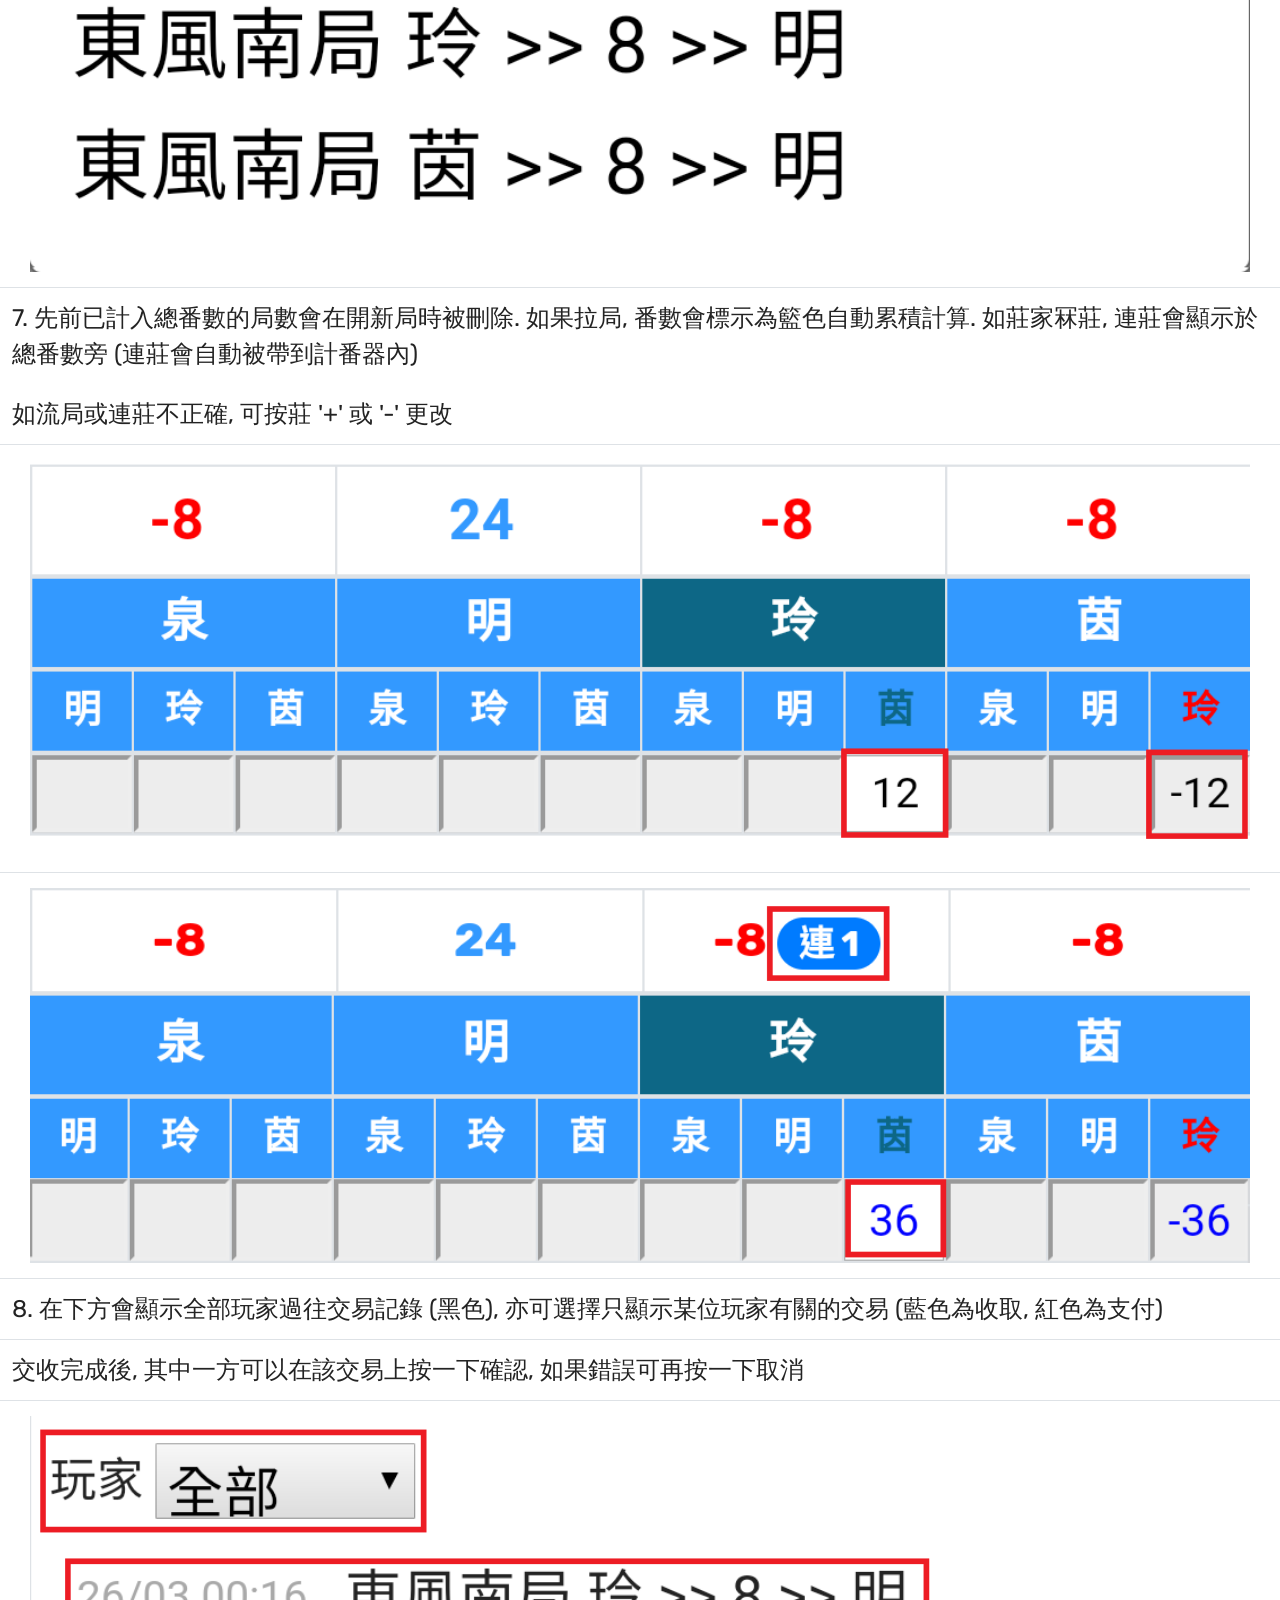
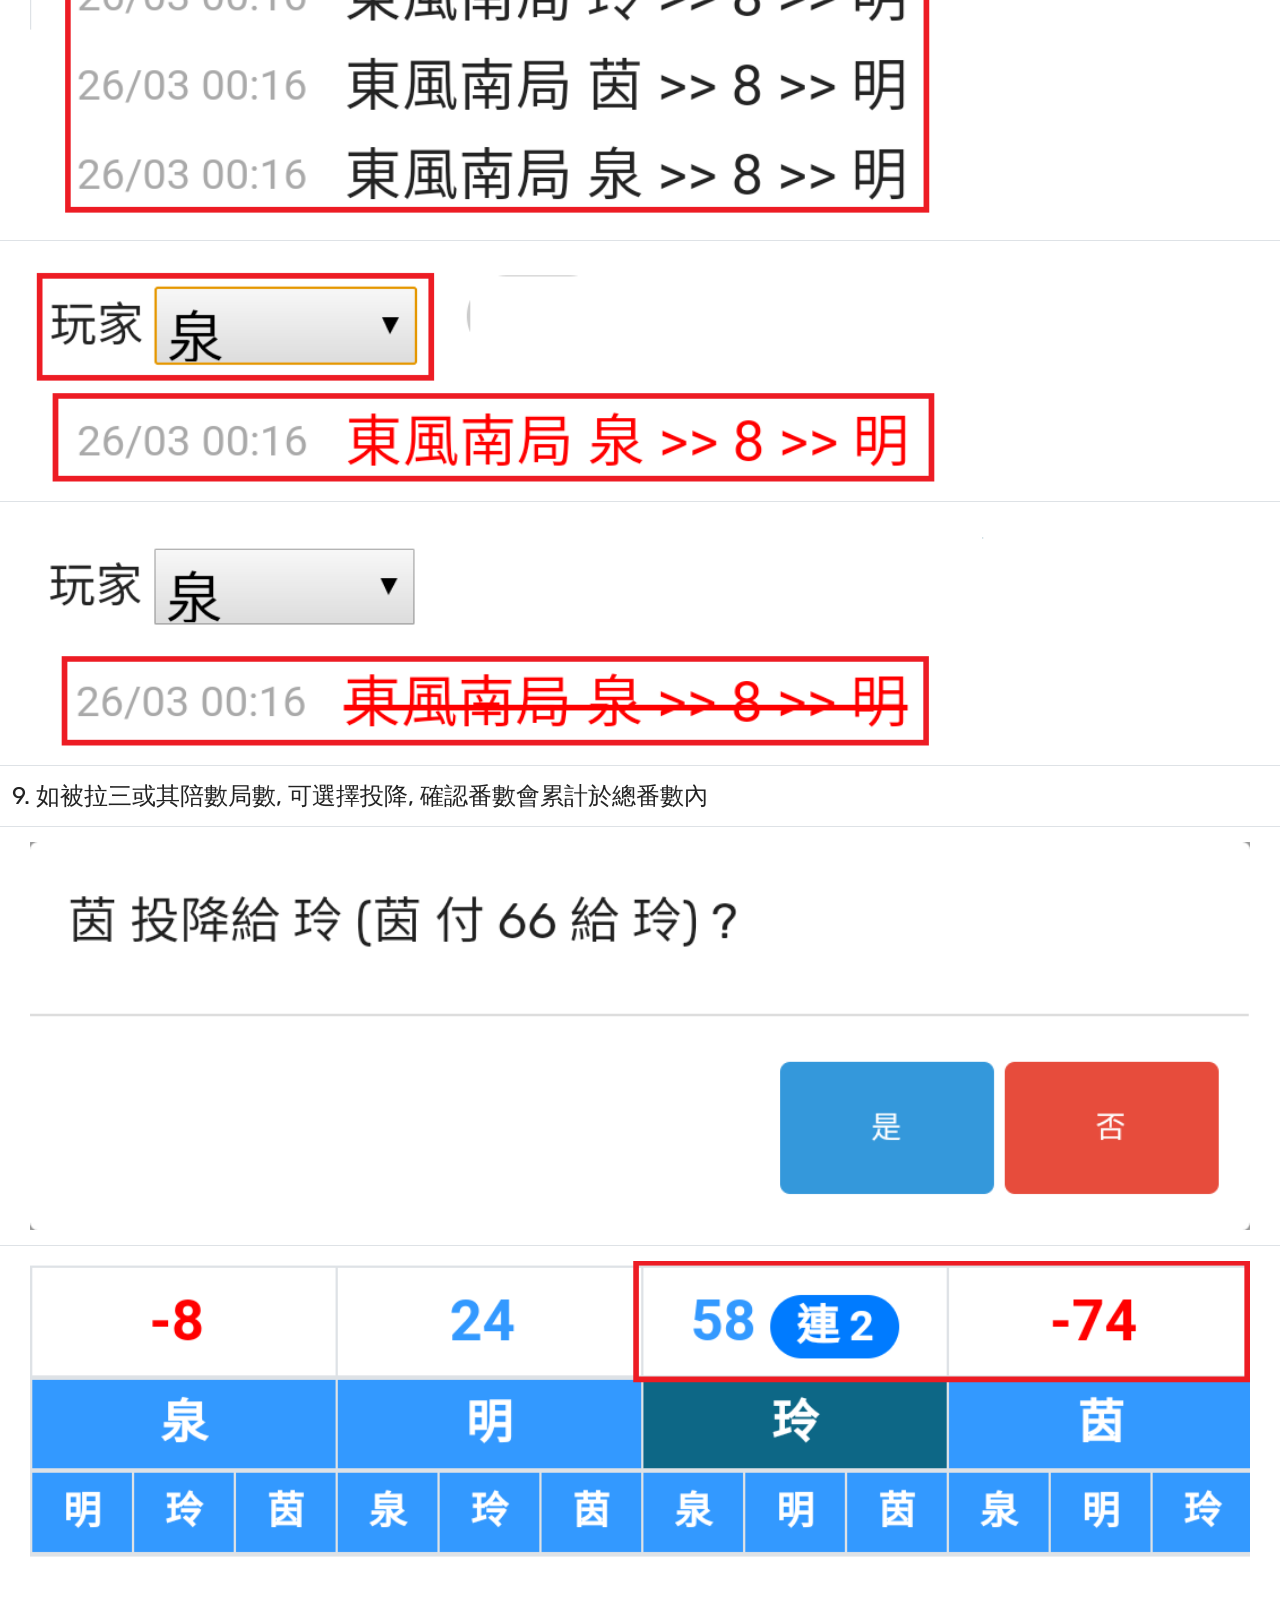
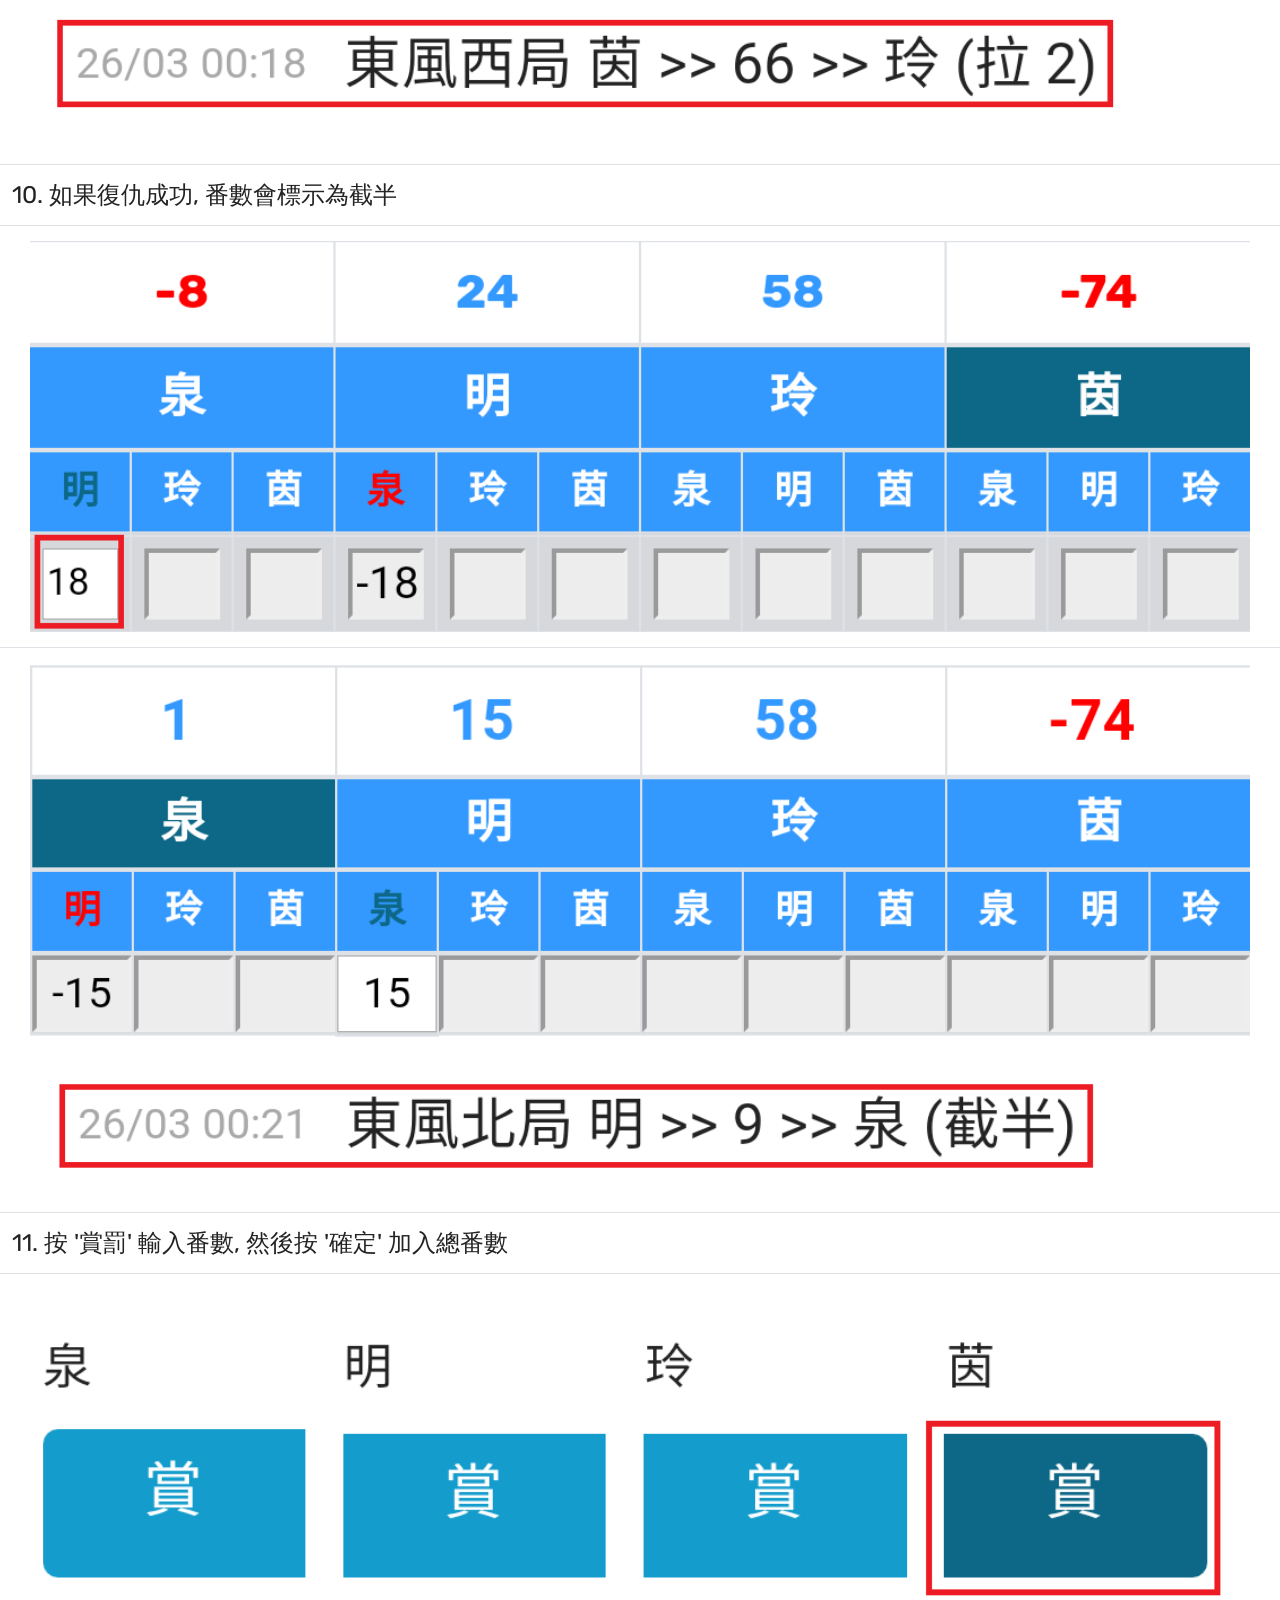
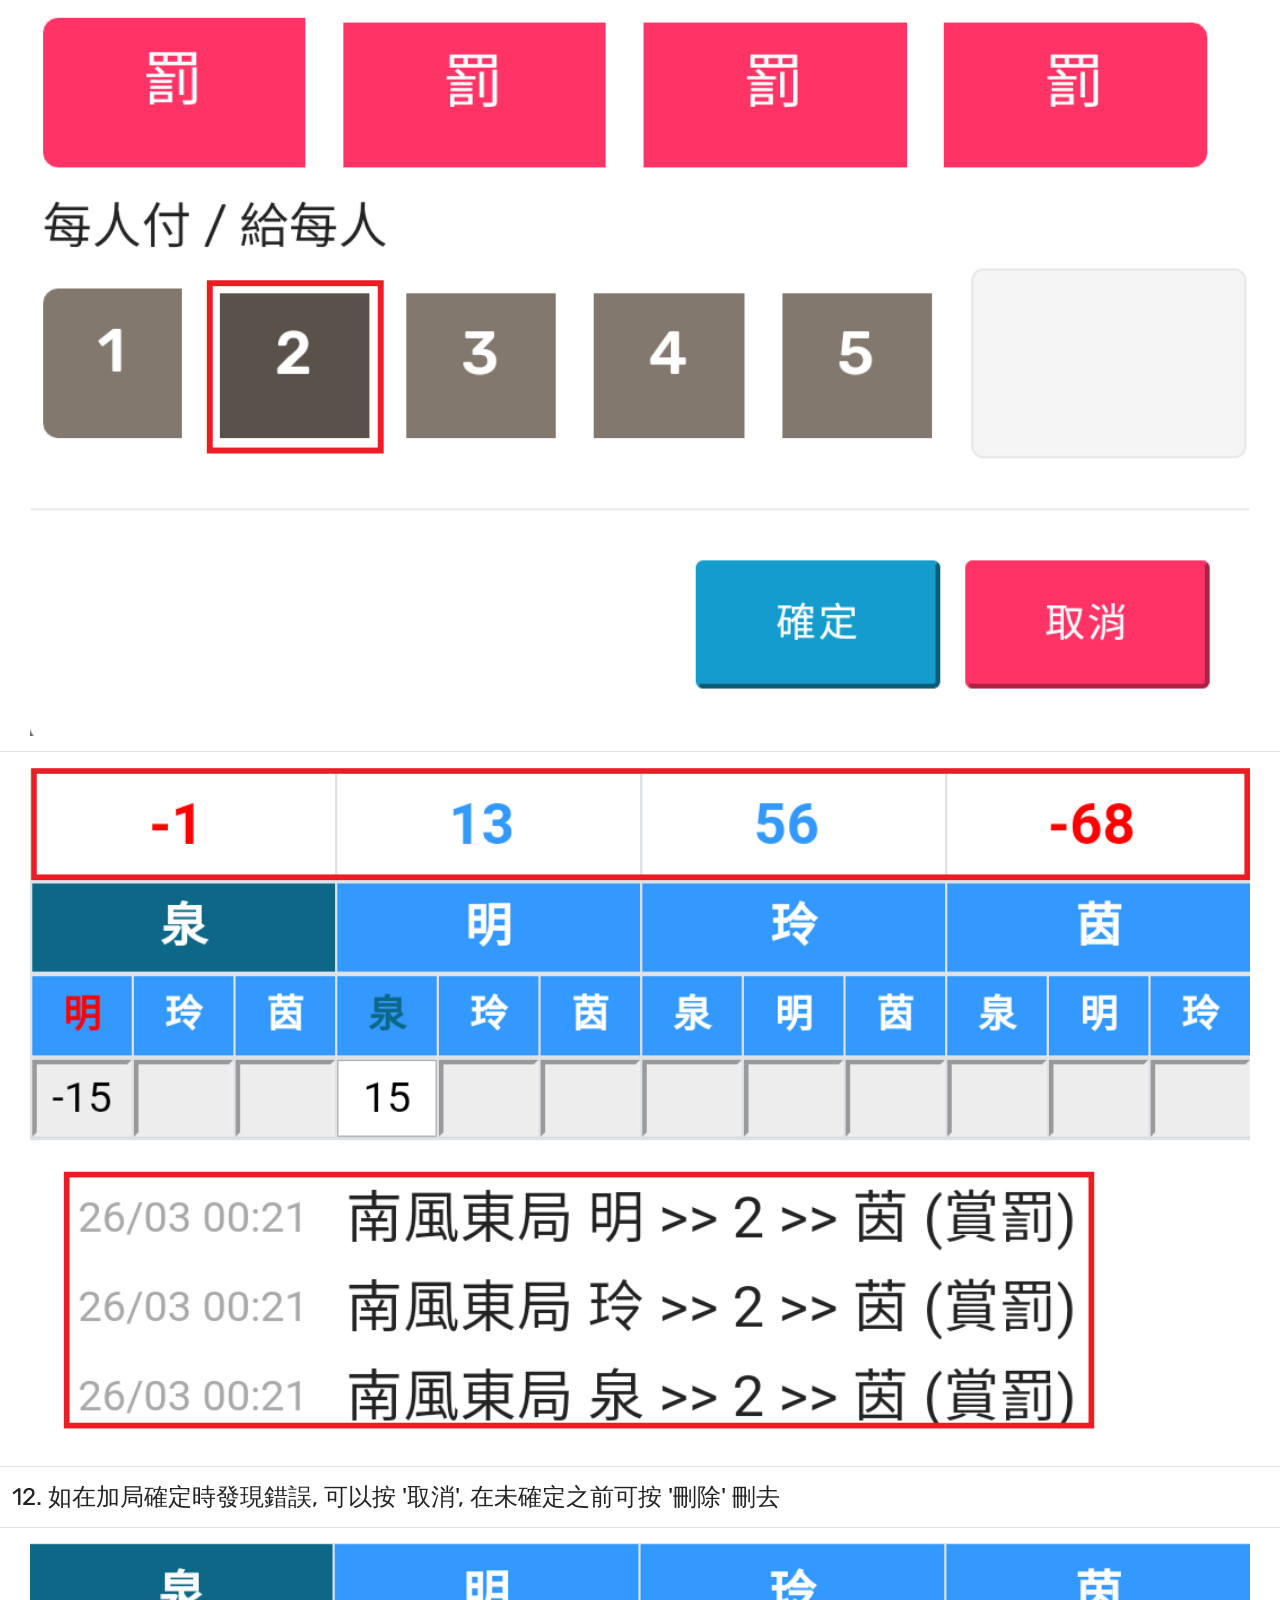
==== commit 345e09a2: "Add files via upload" ====
--- a/help.html
+++ b/help.html
@@ -163,19 +163,19 @@
                     <td><image class="col-12 align-center" src="image/recordHelp/step11.2.png" /></td>
                 </tr>
                 <tr>
-                    <td><text class="display-5">12. 如按錯 '加局', 在未確定之前可按 '刪除' 刪去</text></td>
+                    <td><text class="display-5">12. 如在加局確定時發現錯誤, 可以按 '取消', 在未確定之前可按 '刪除' 刪去</text></td>
                 </tr>
                 <tr>
                     <td><image class="col-12 align-center" src="image/recordHelp/step12.0.png" /></td>
                 </tr>                
                 <tr>
+                    <td><image class="col-12 align-center" src="image/recordHelp/step12.1.png" /></td>
+                </tr>                
+                <tr>
                     <td><text class="display-5">13. 如有任何總番數更改, 可按 '調整'</text></td>
                 </tr>
                 <tr>
                     <td><image class="col-12 align-center" src="image/recordHelp/step13.1.png" /></td>
-                </tr>                
-                <tr>
-                    <td><image class="col-12 align-center" src="image/recordHelp/step13.2.png" /></td>
                 </tr>                
                 <tr>
                     <td><text class="display-5">14. 打完首四圈後, 可按 '換位' 將東南跟西北位互換</text></td>
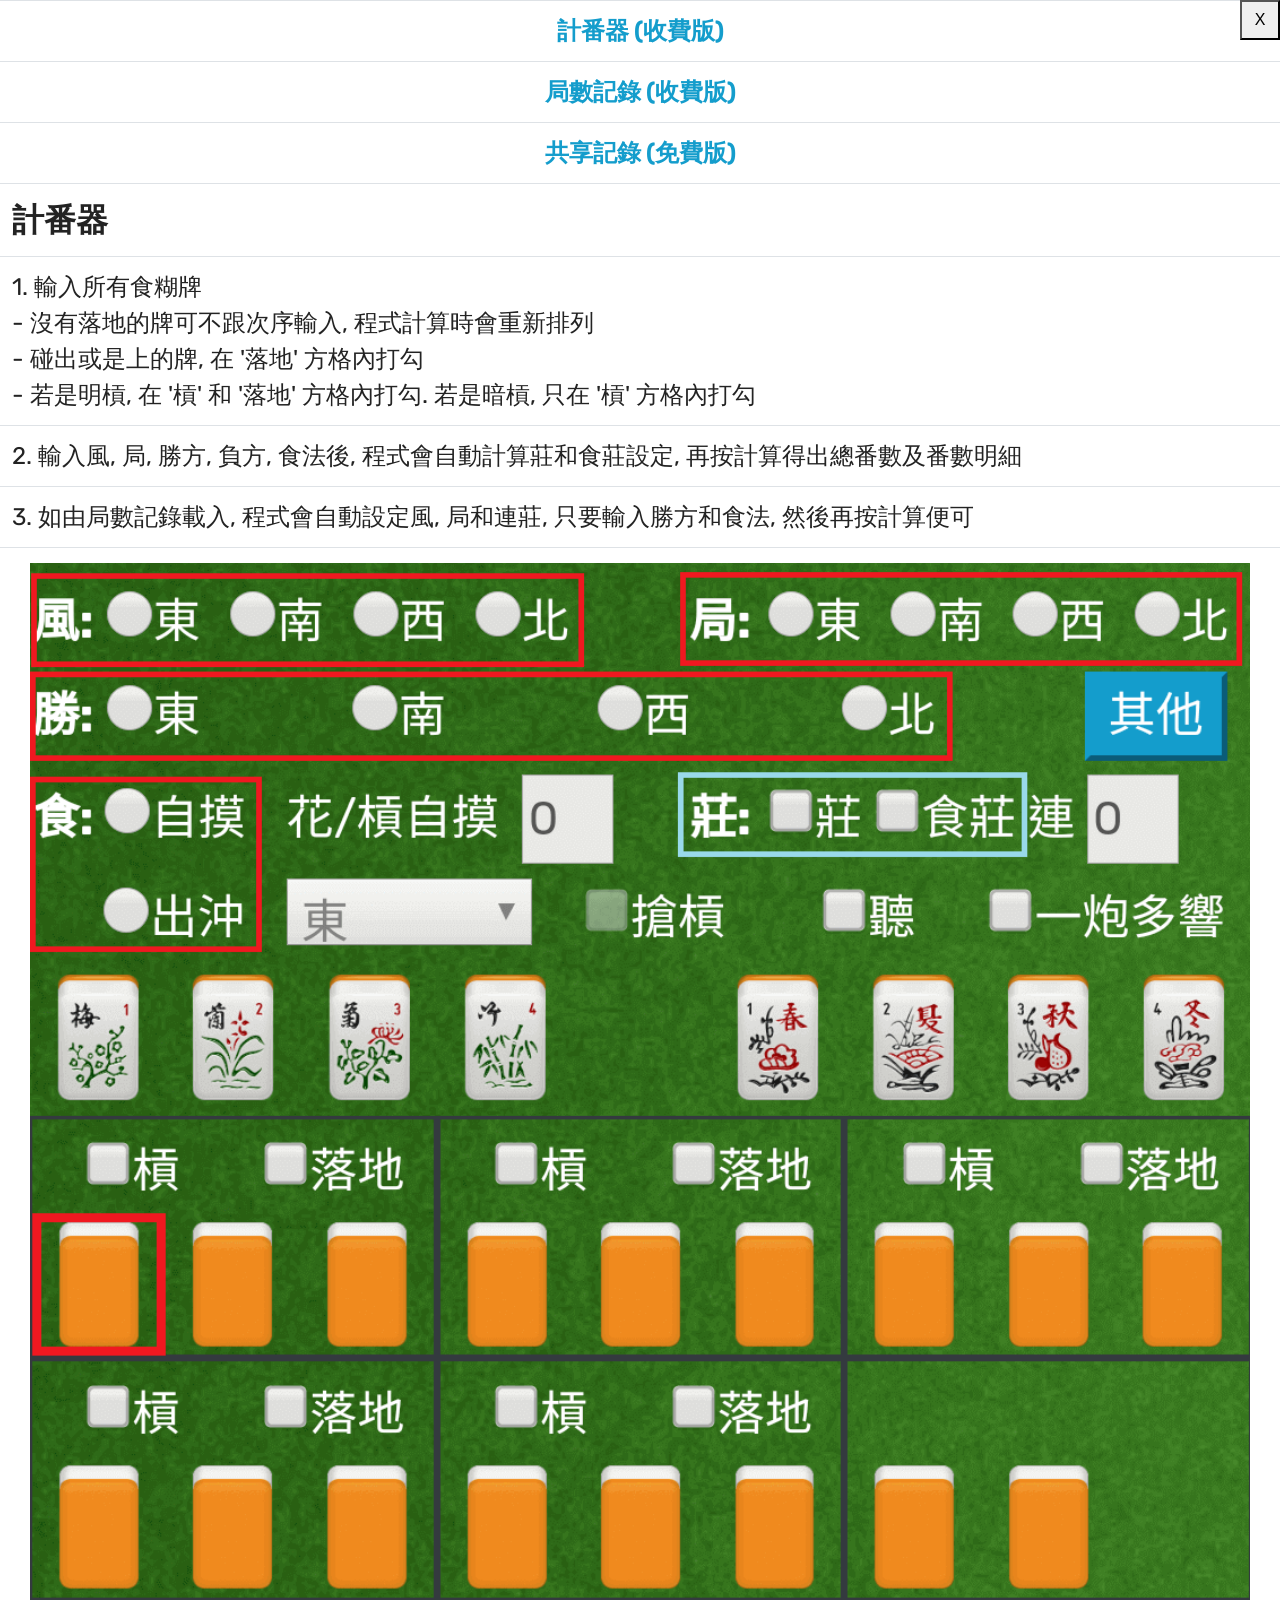
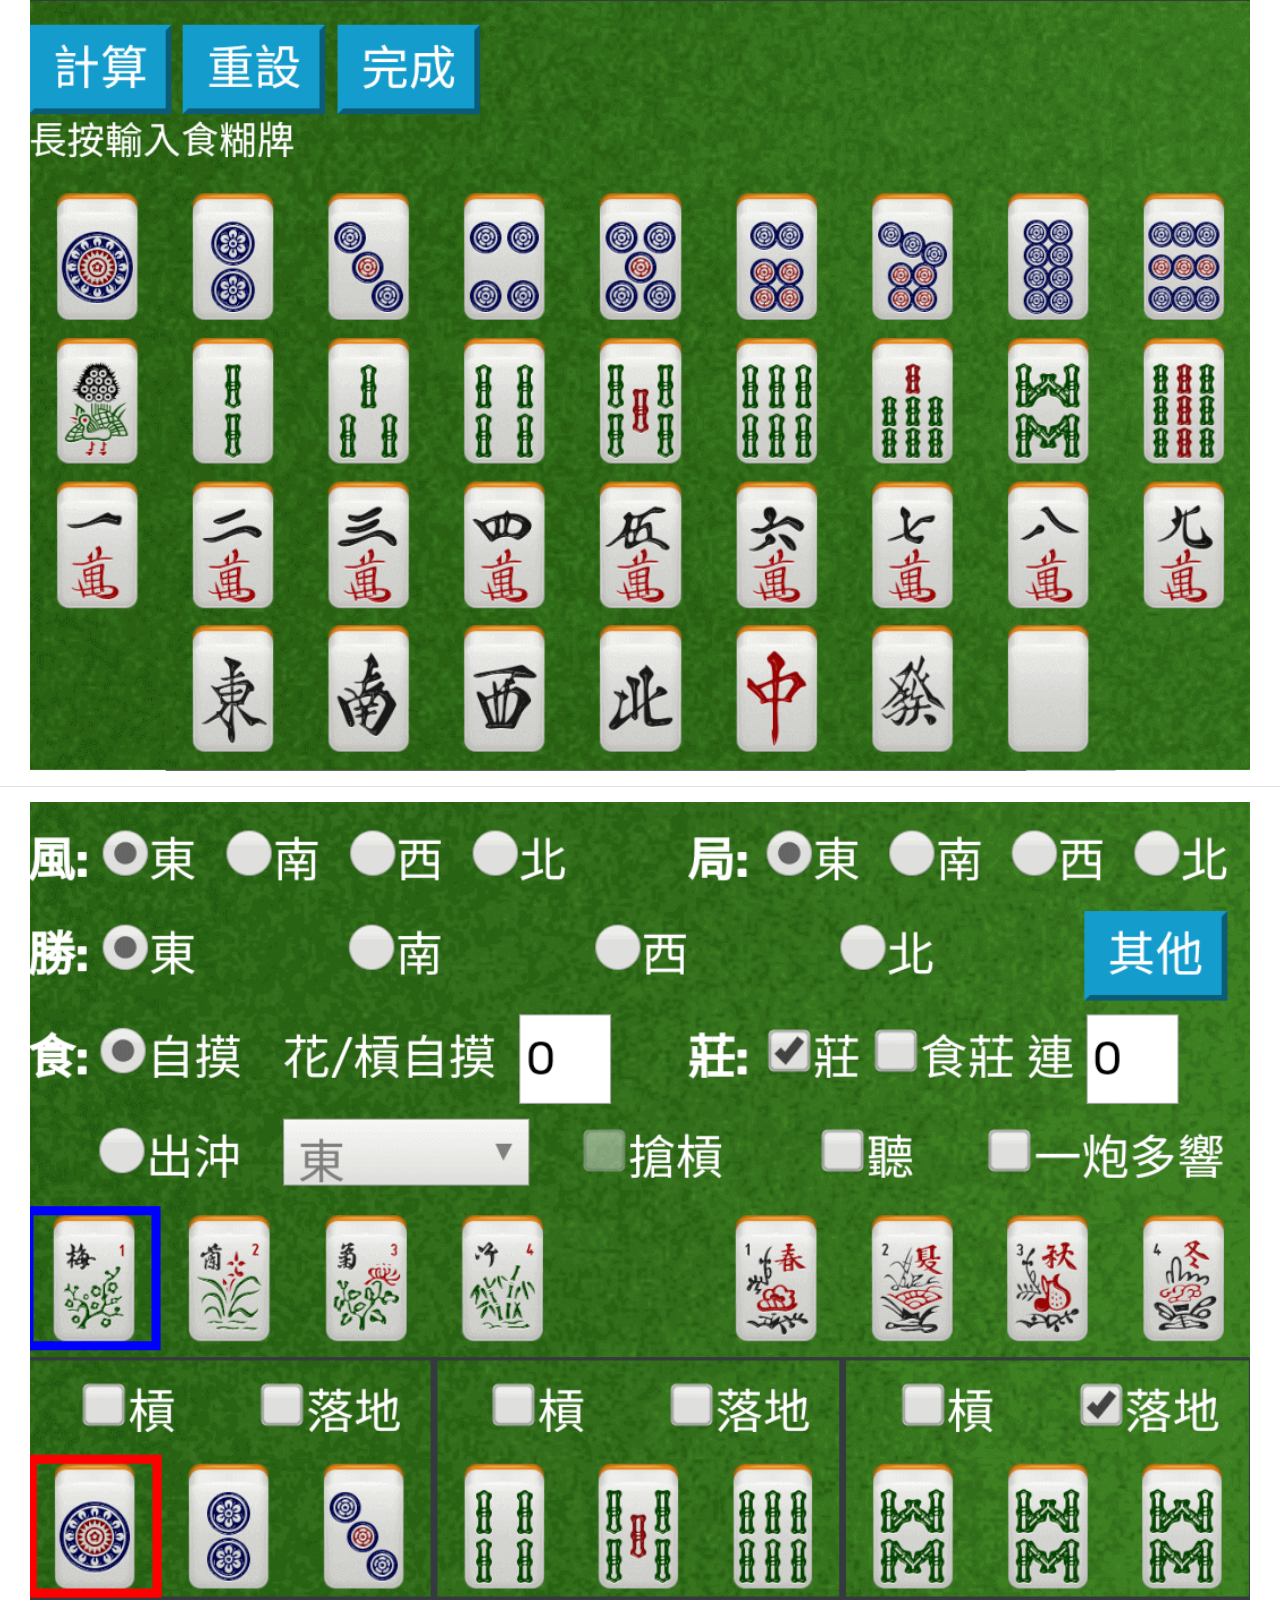
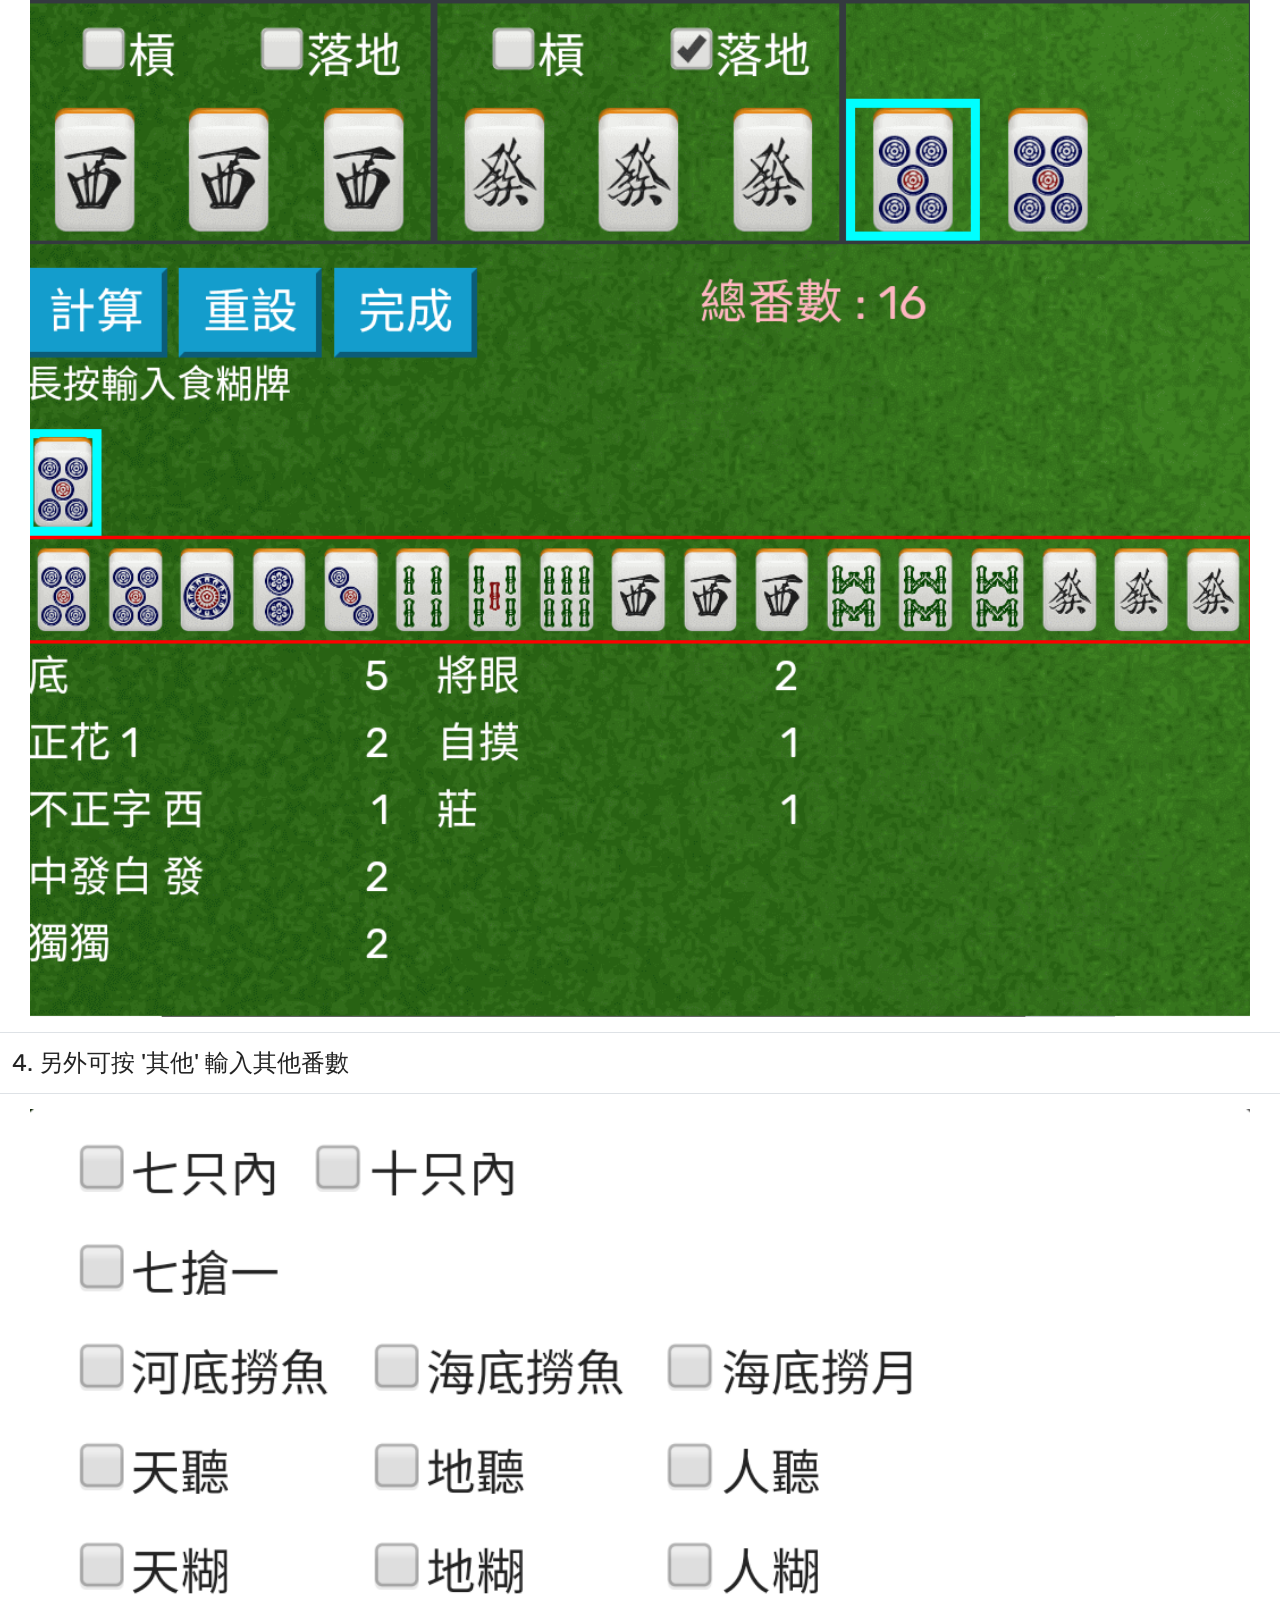
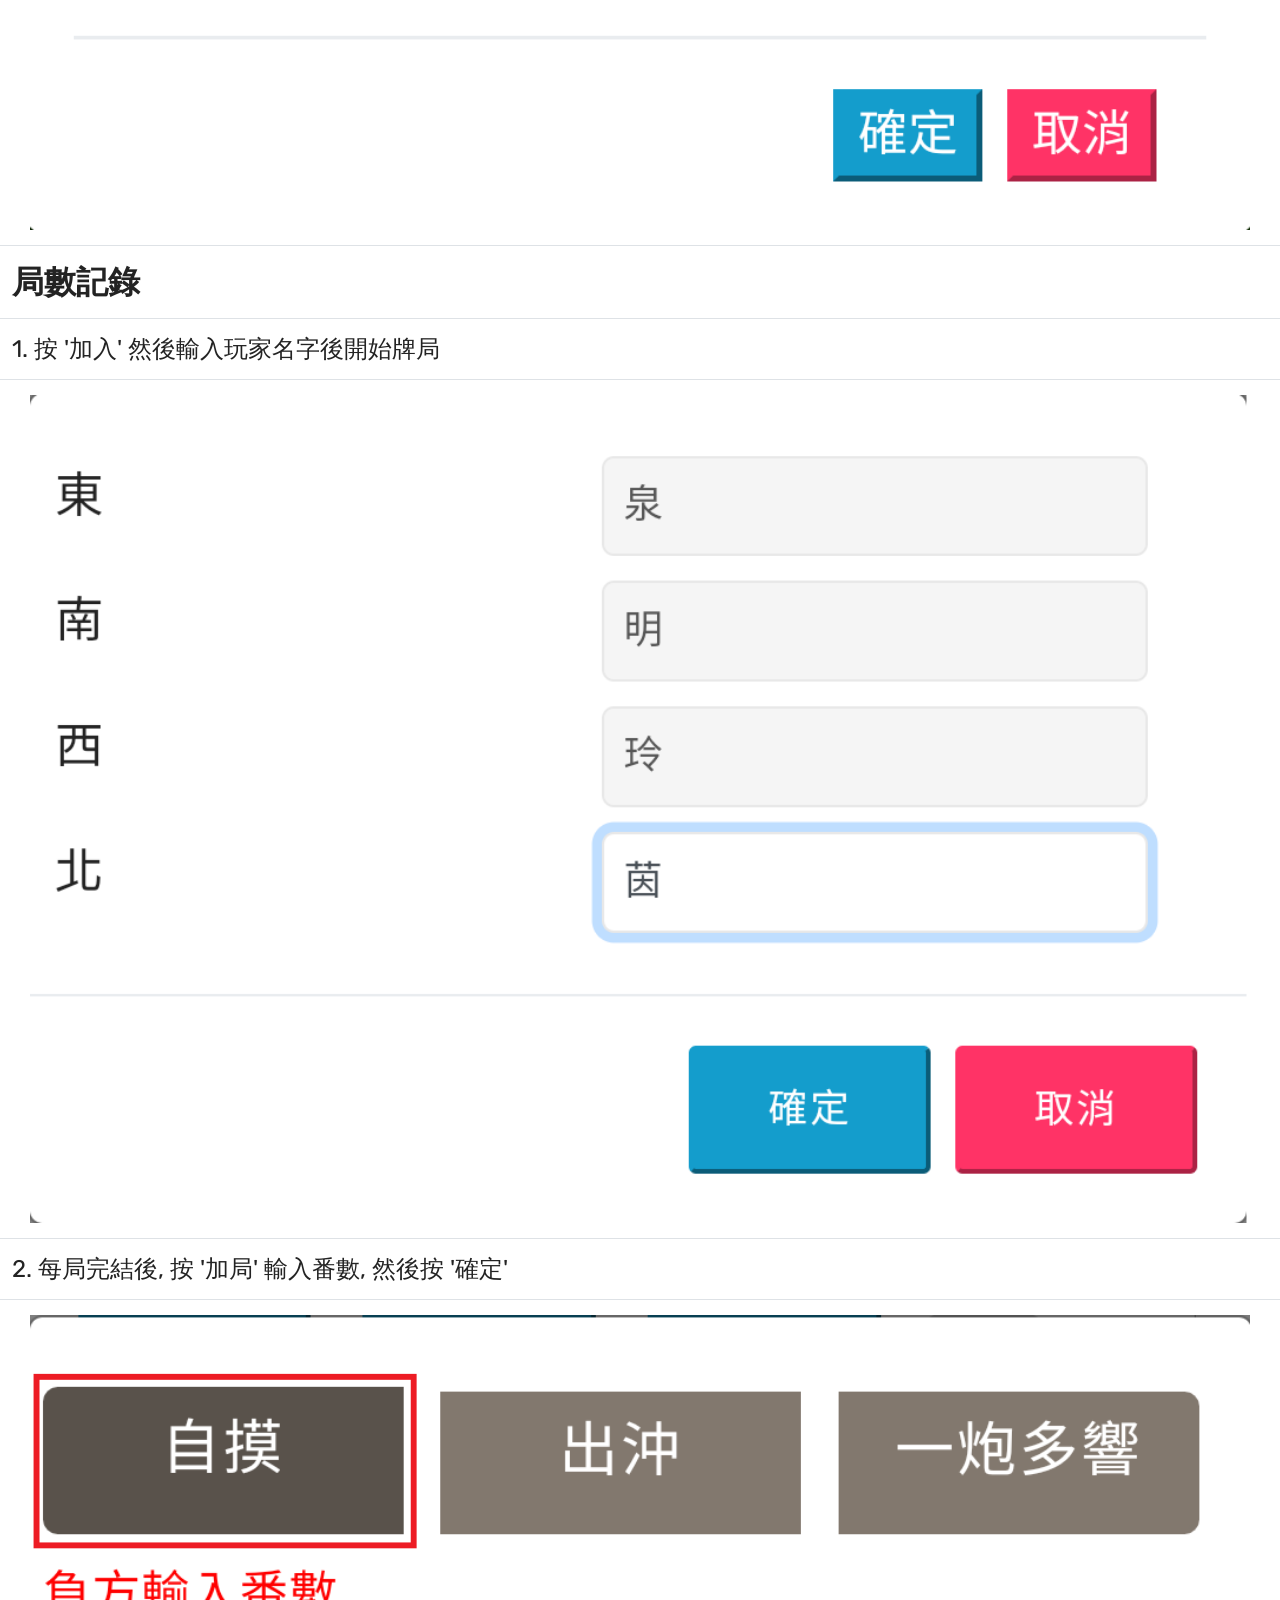
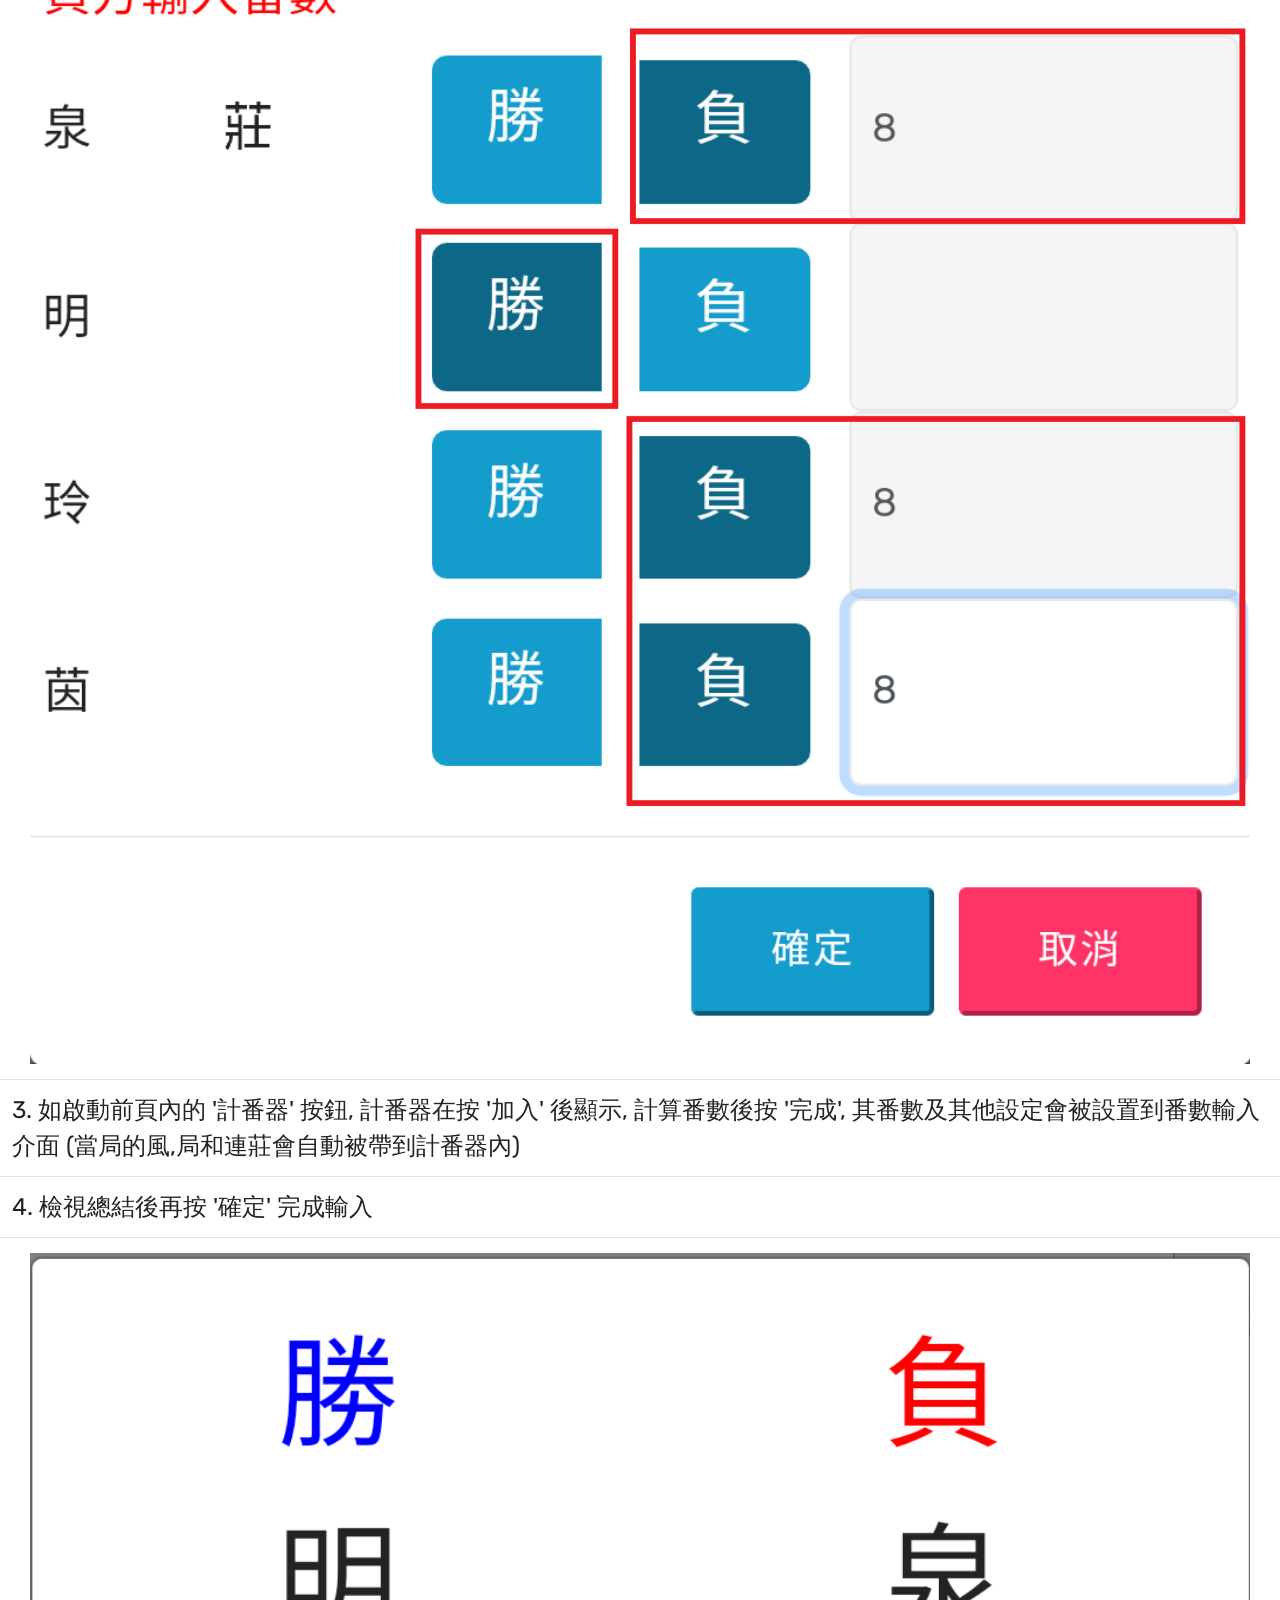
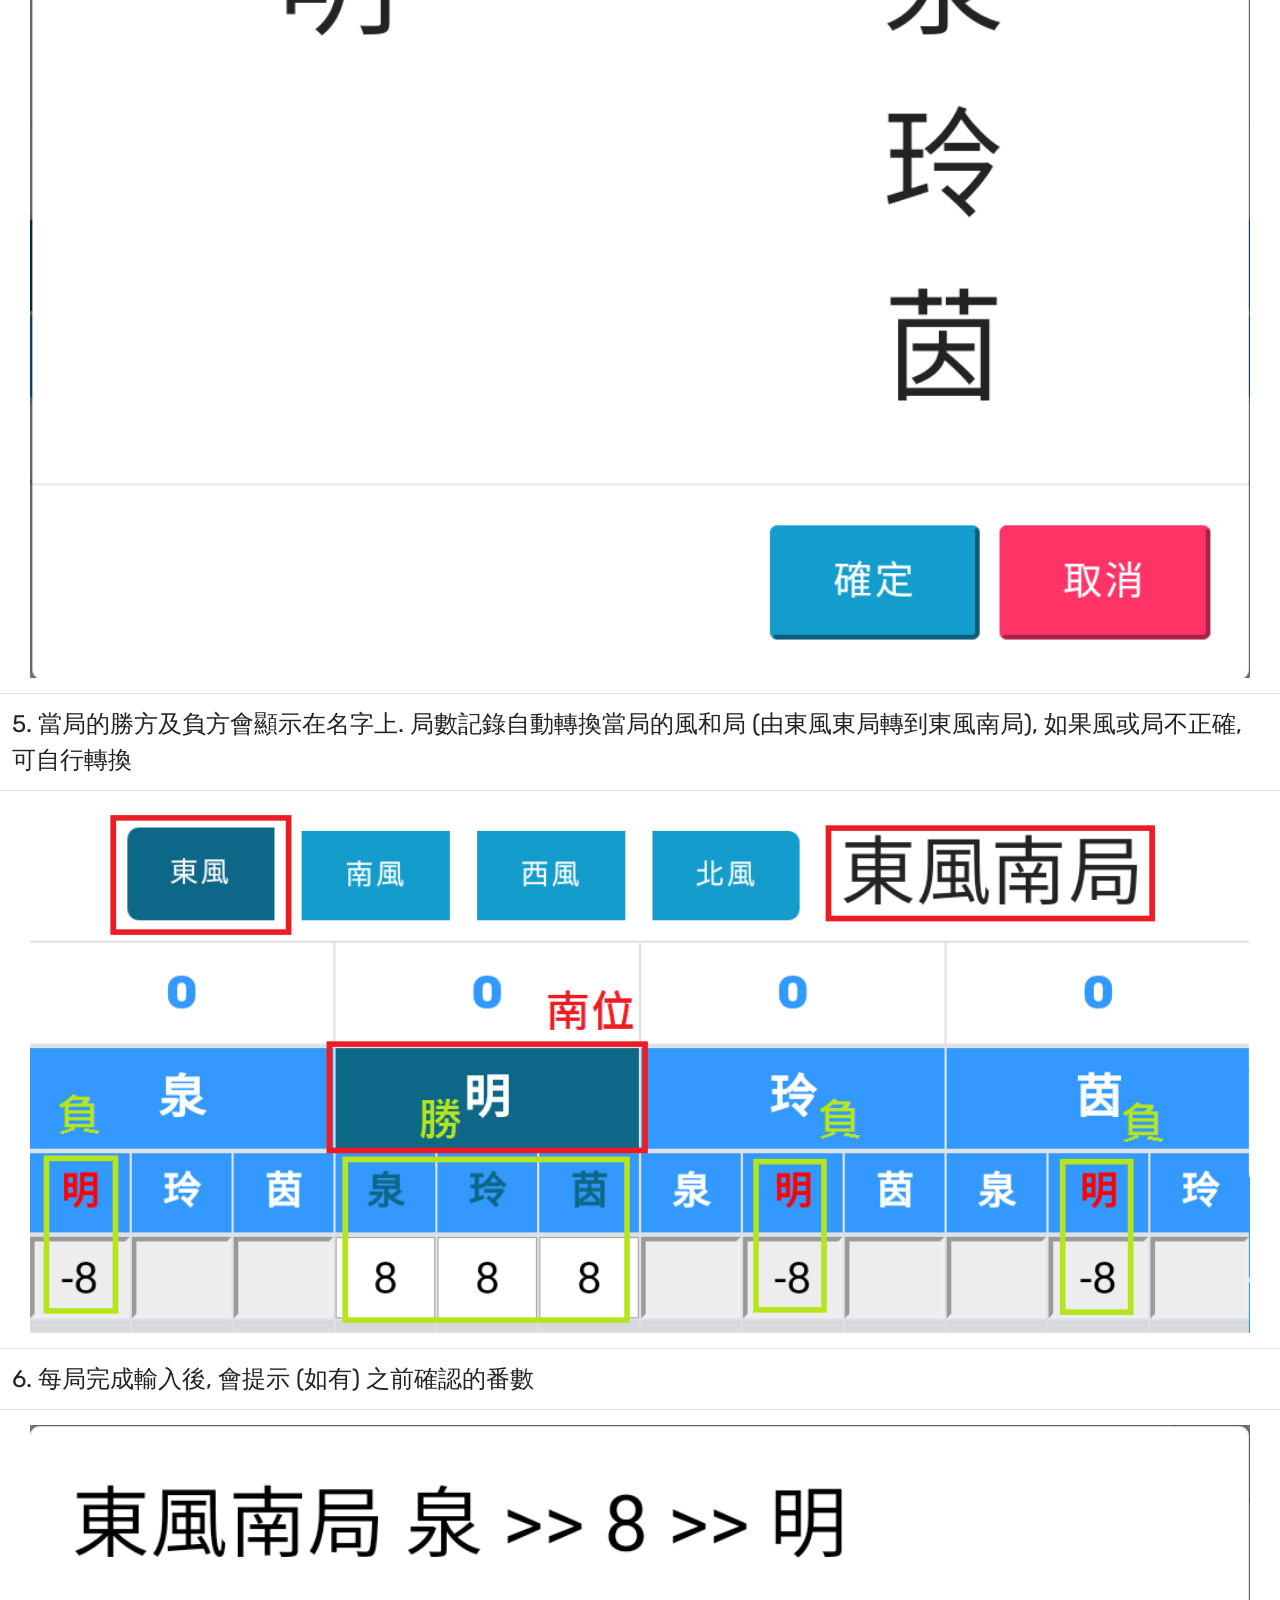
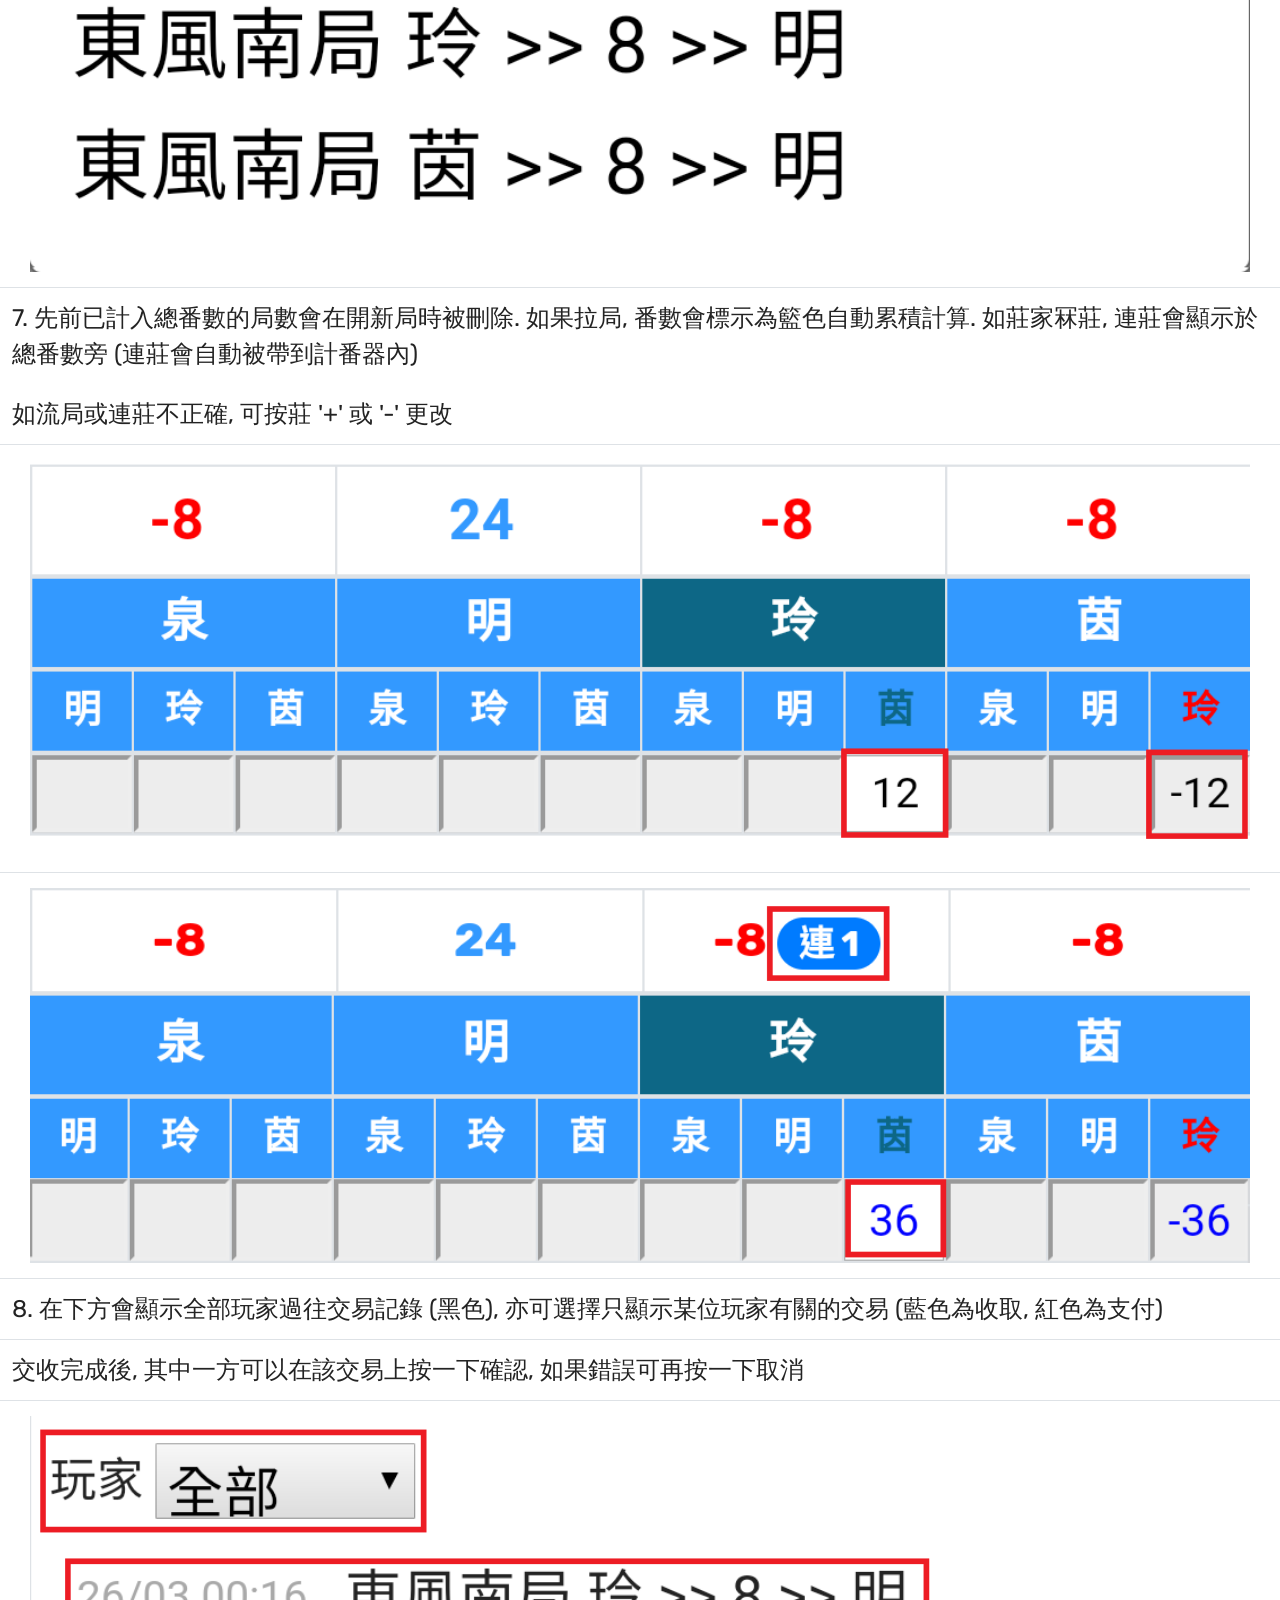
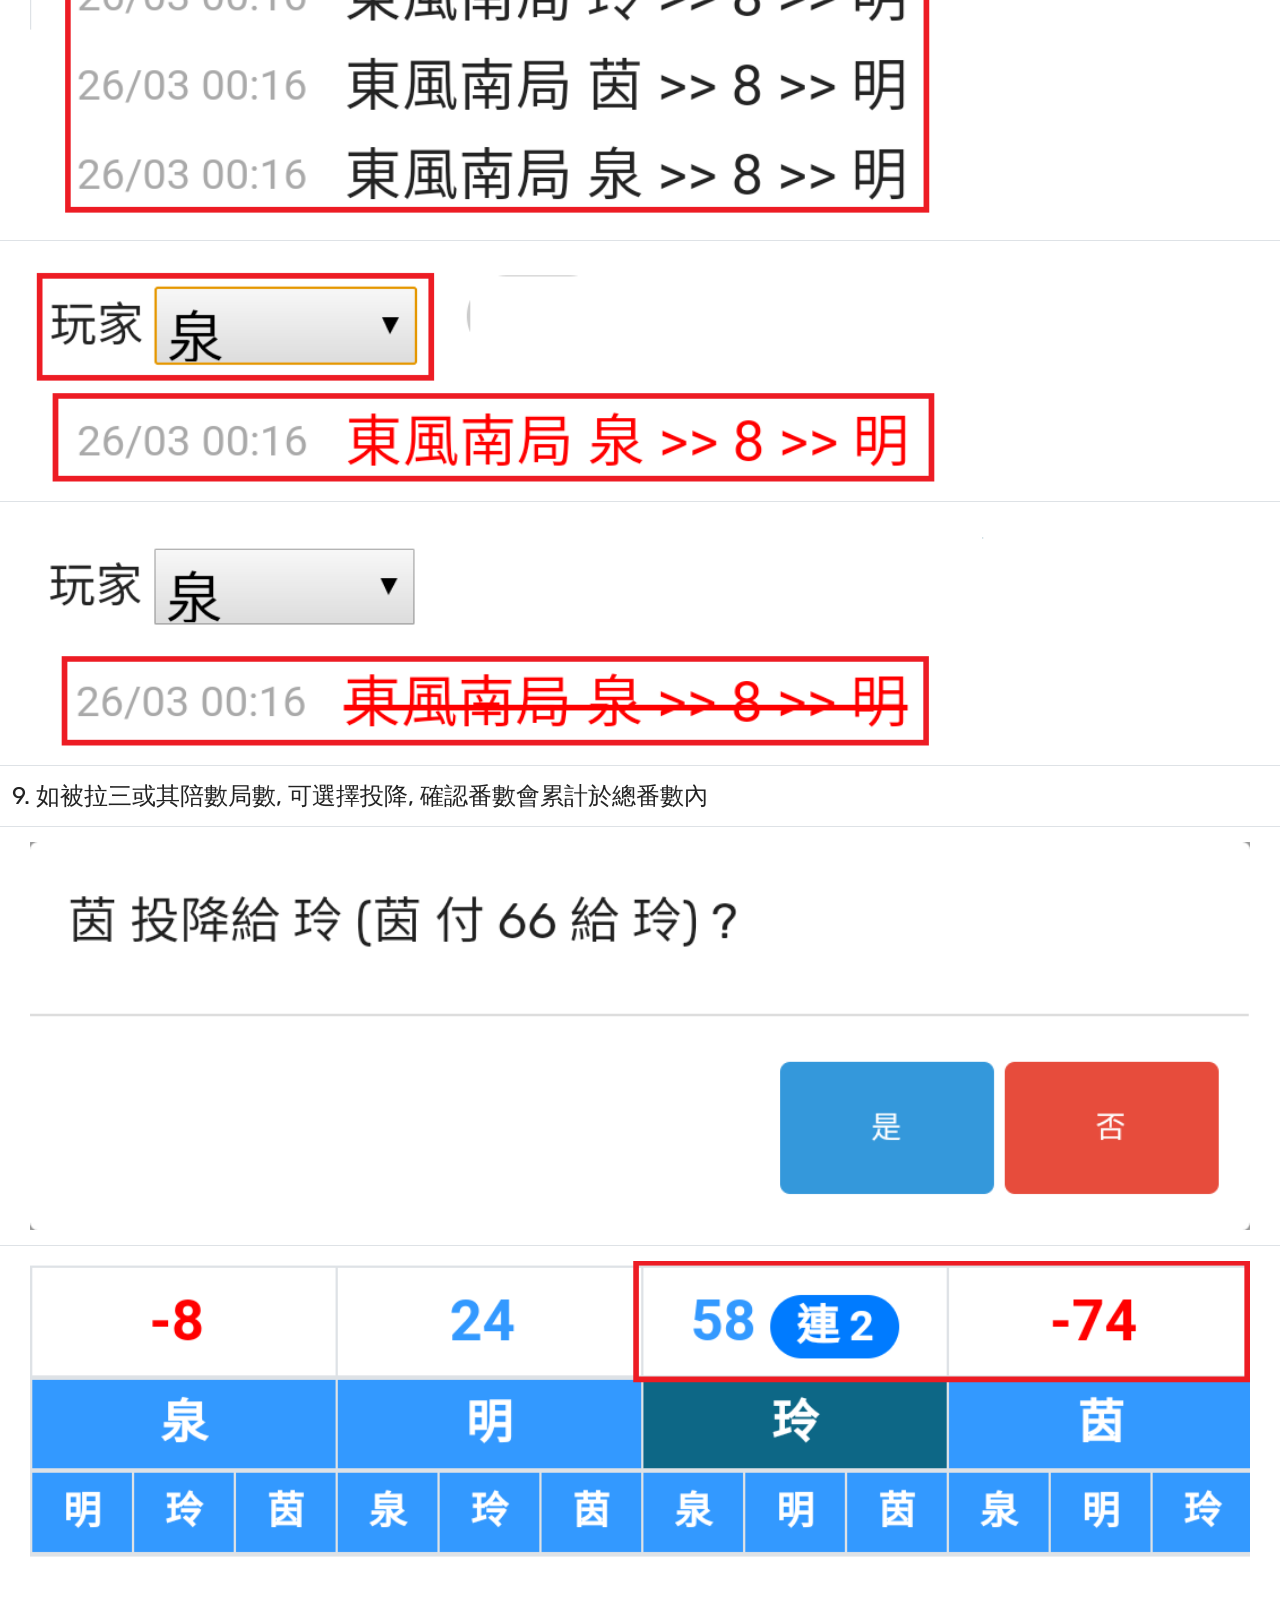
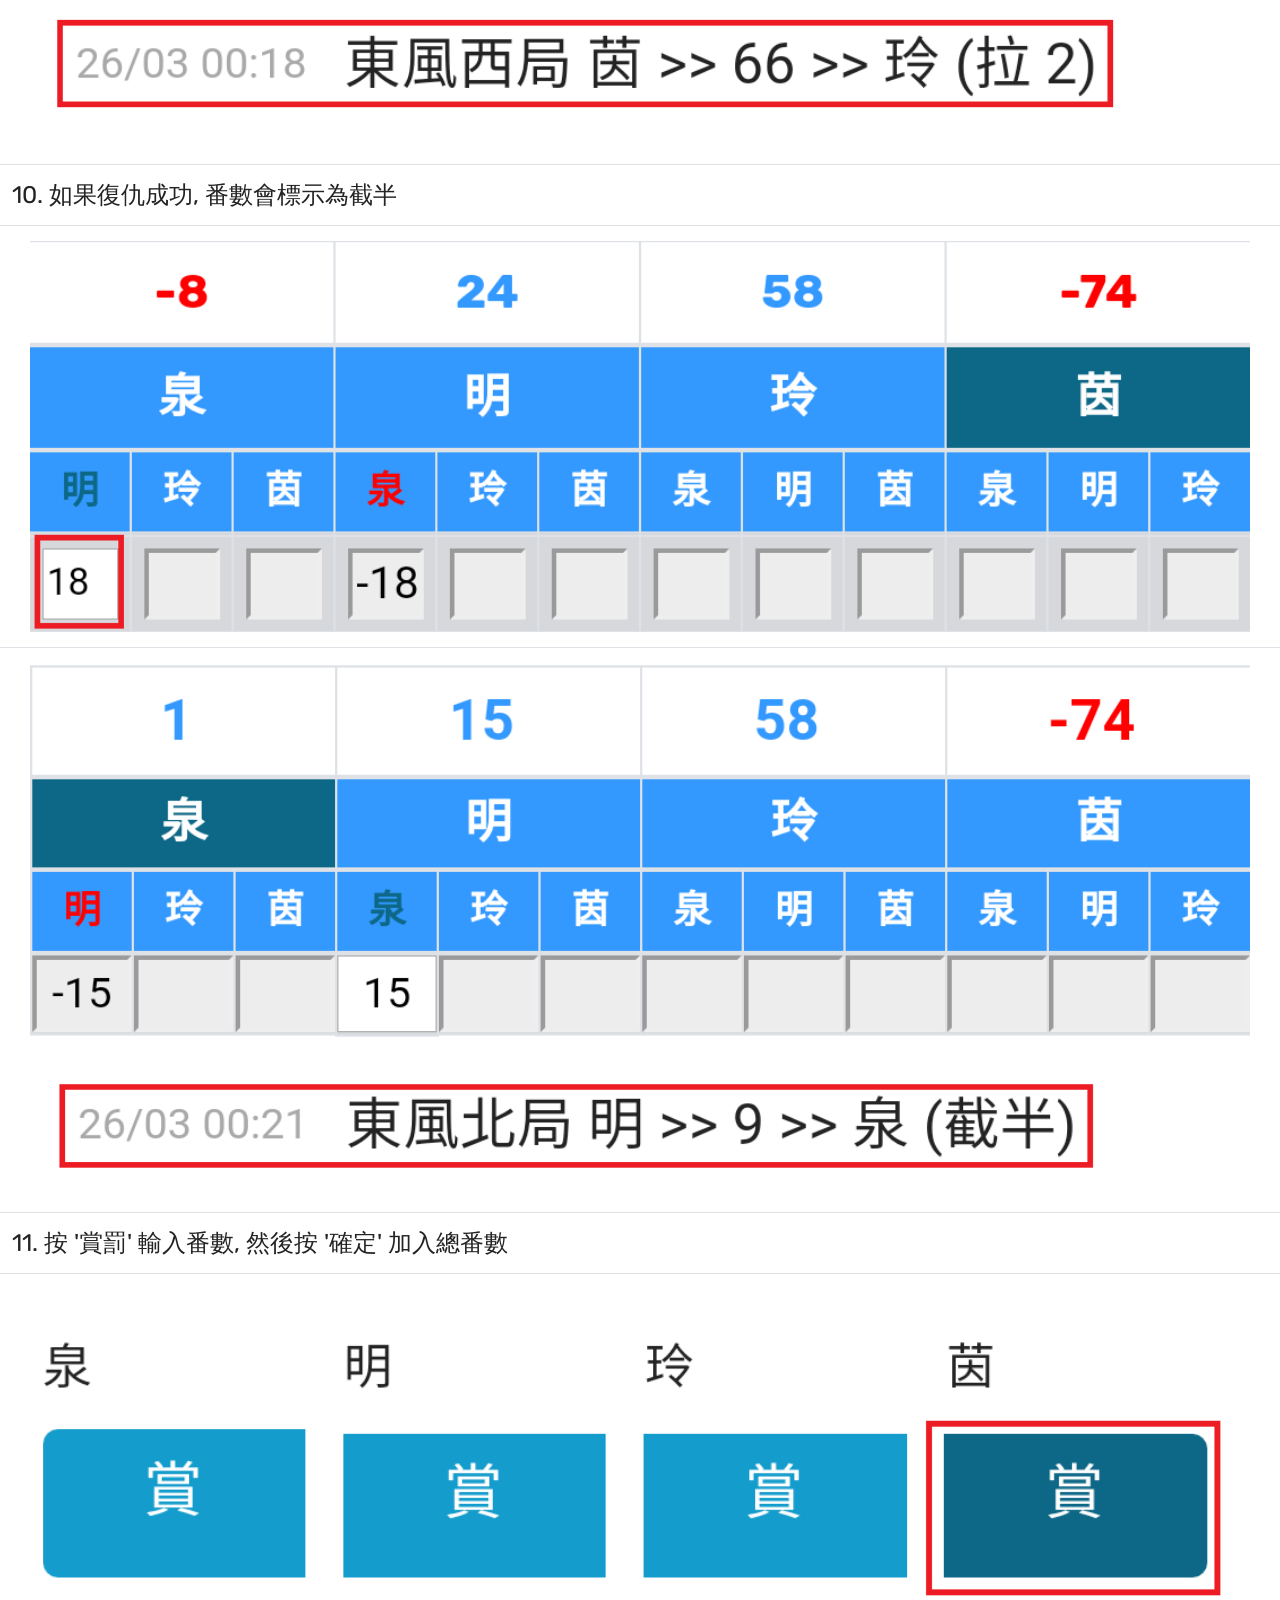
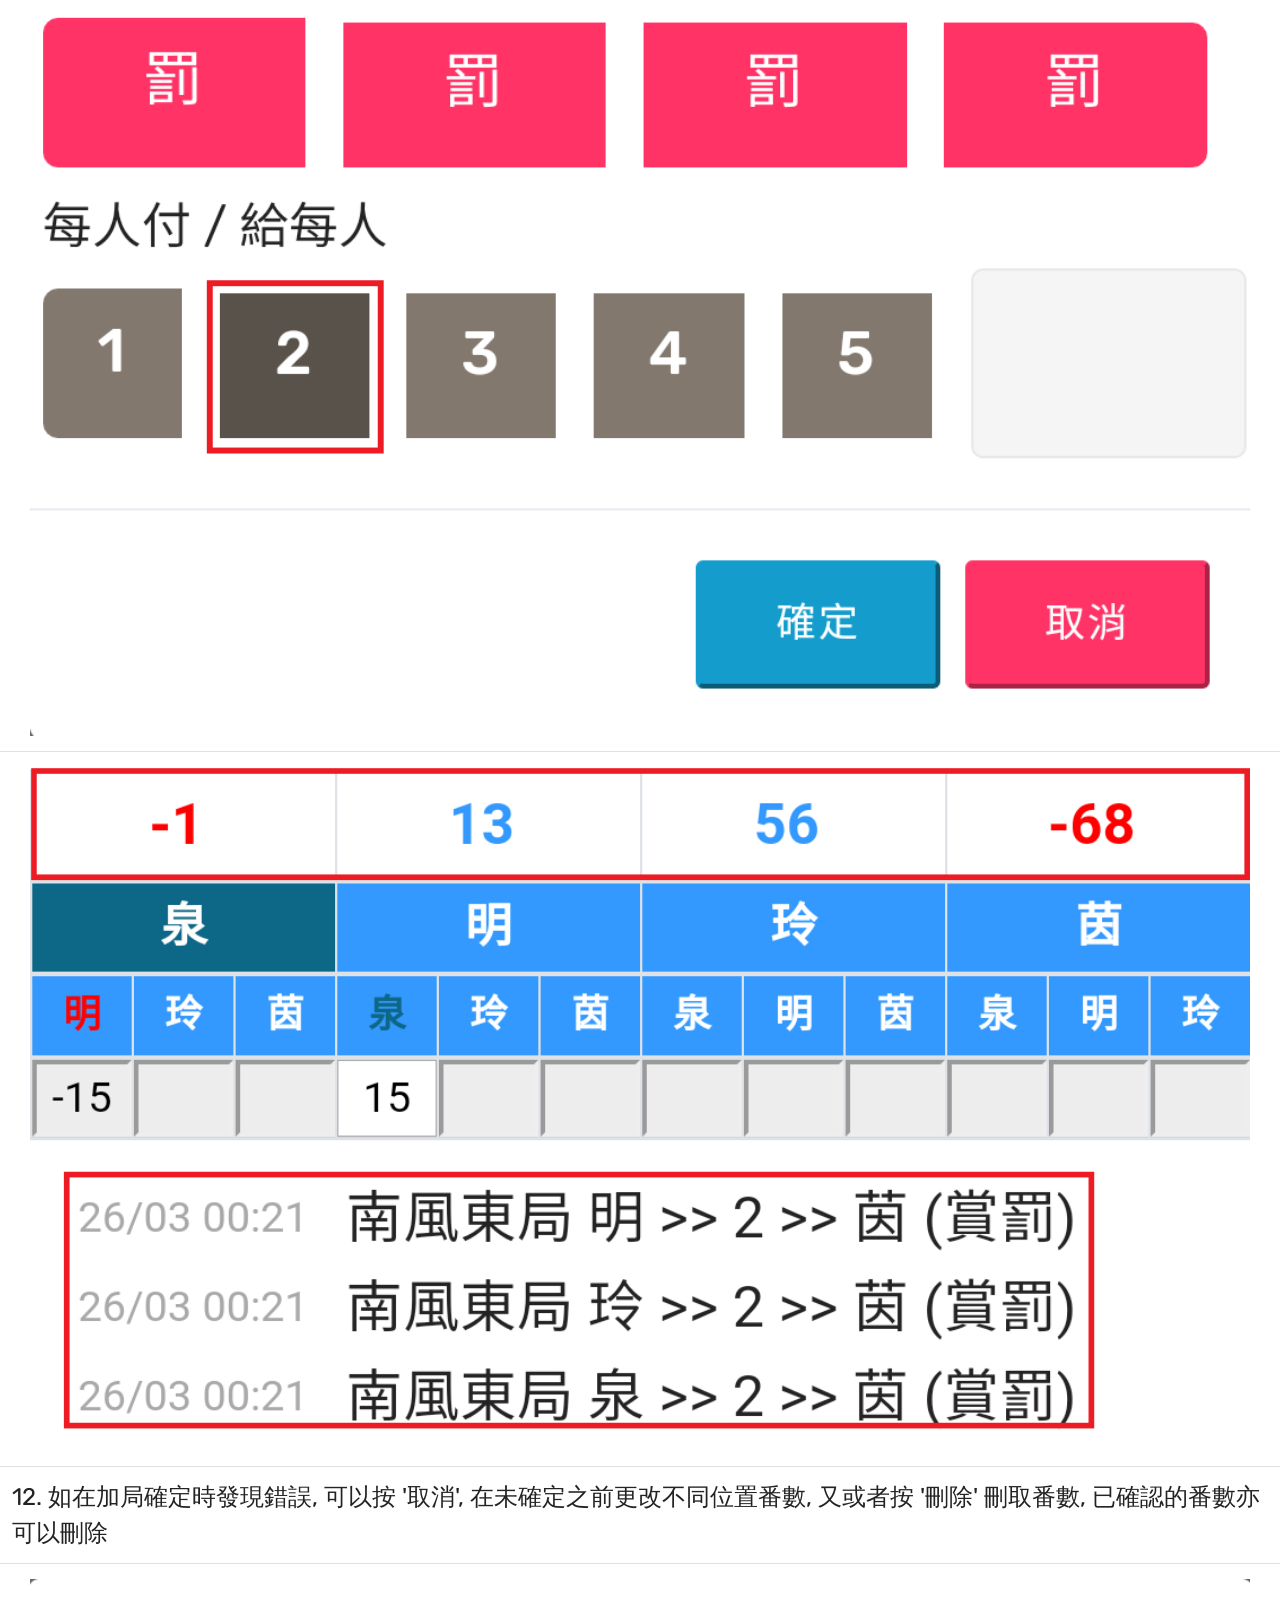
==== commit ad6cdbf3: "Add files via upload" ====
--- a/help.html
+++ b/help.html
@@ -163,13 +163,16 @@
                     <td><image class="col-12 align-center" src="image/recordHelp/step11.2.png" /></td>
                 </tr>
                 <tr>
-                    <td><text class="display-5">12. 如在加局確定時發現錯誤, 可以按 '取消', 在未確定之前可按 '刪除' 刪去</text></td>
+                    <td><text class="display-5">12. 如在加局確定時發現錯誤, 可以按 '取消', 在未確定之前更改不同位置番數, 又或者按 '刪除' 刪取番數, 已確認的番數亦可以刪除</text></td>
                 </tr>
                 <tr>
                     <td><image class="col-12 align-center" src="image/recordHelp/step12.0.png" /></td>
                 </tr>                
                 <tr>
                     <td><image class="col-12 align-center" src="image/recordHelp/step12.1.png" /></td>
+                </tr>                
+                <tr>
+                    <td><image class="col-12 align-center" src="image/recordHelp/step12.2.png" /></td>
                 </tr>                
                 <tr>
                     <td><text class="display-5">13. 如有任何總番數更改, 可按 '調整'</text></td>
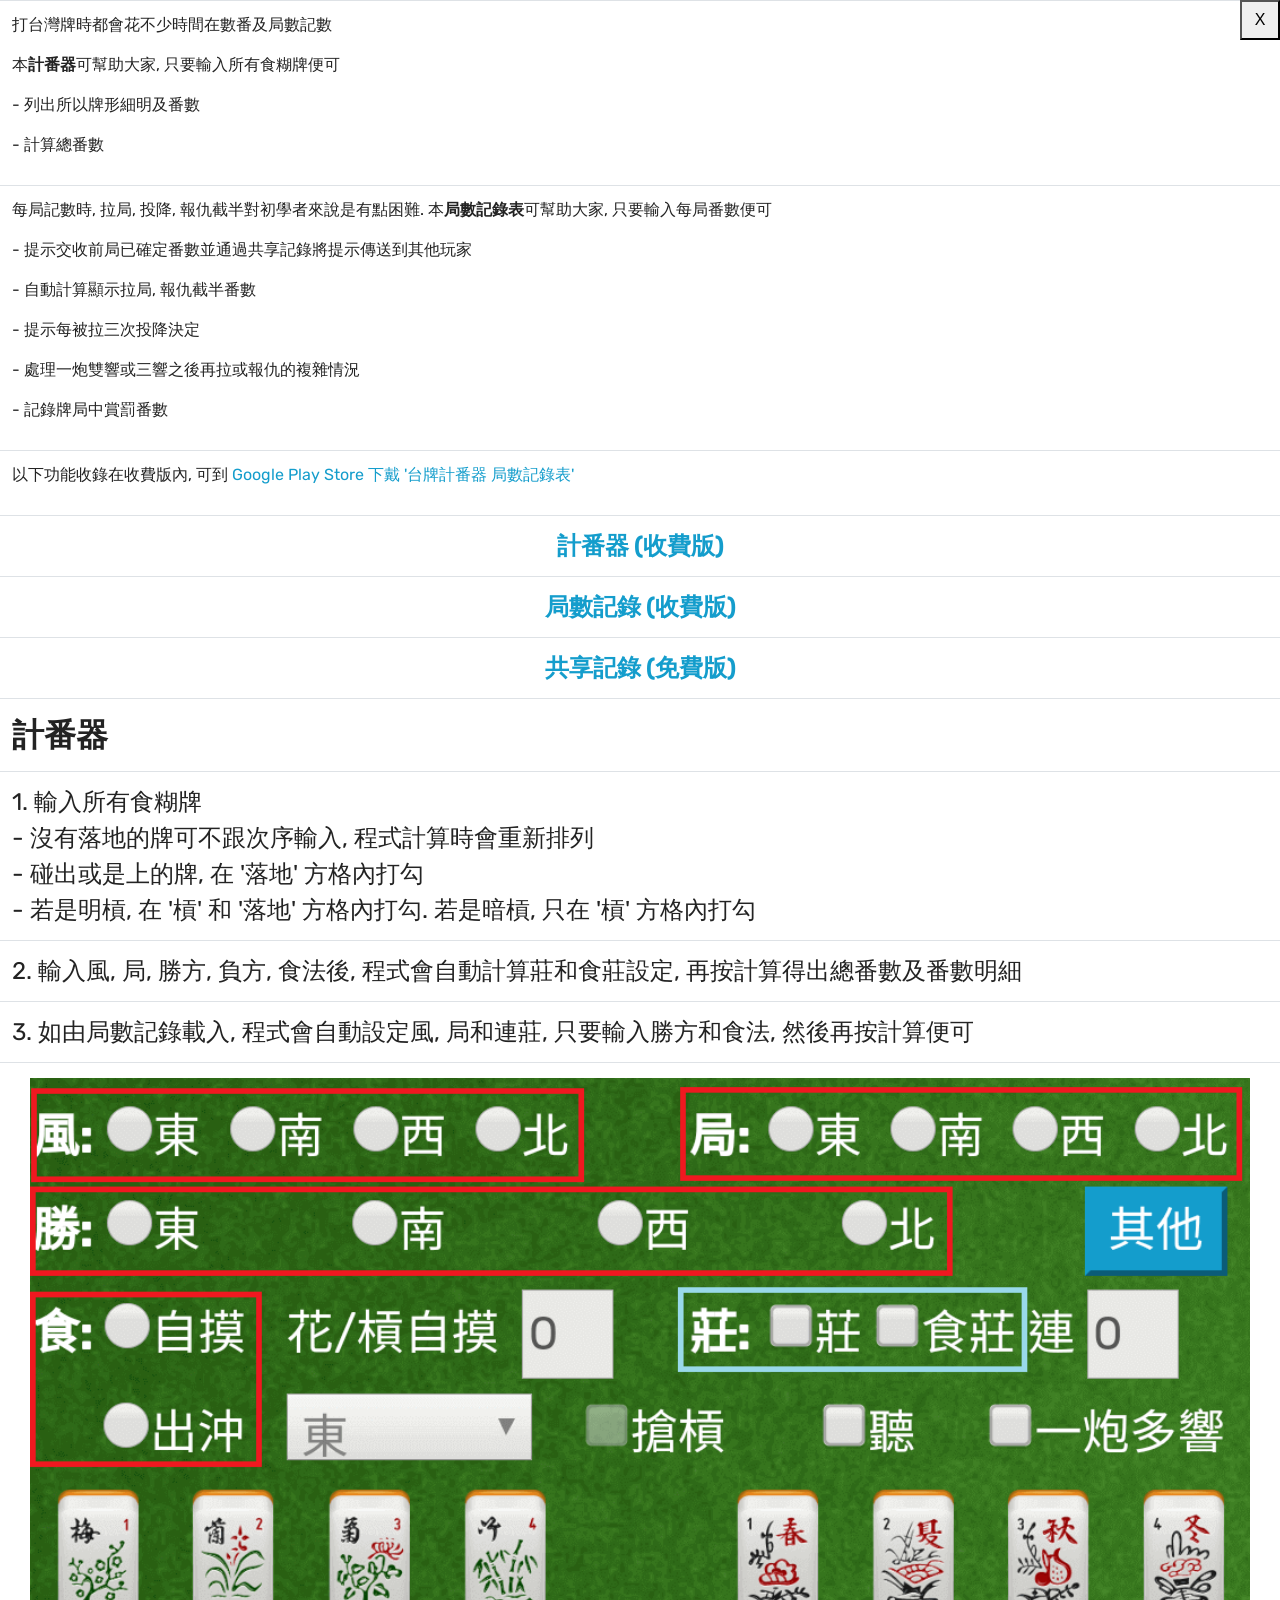
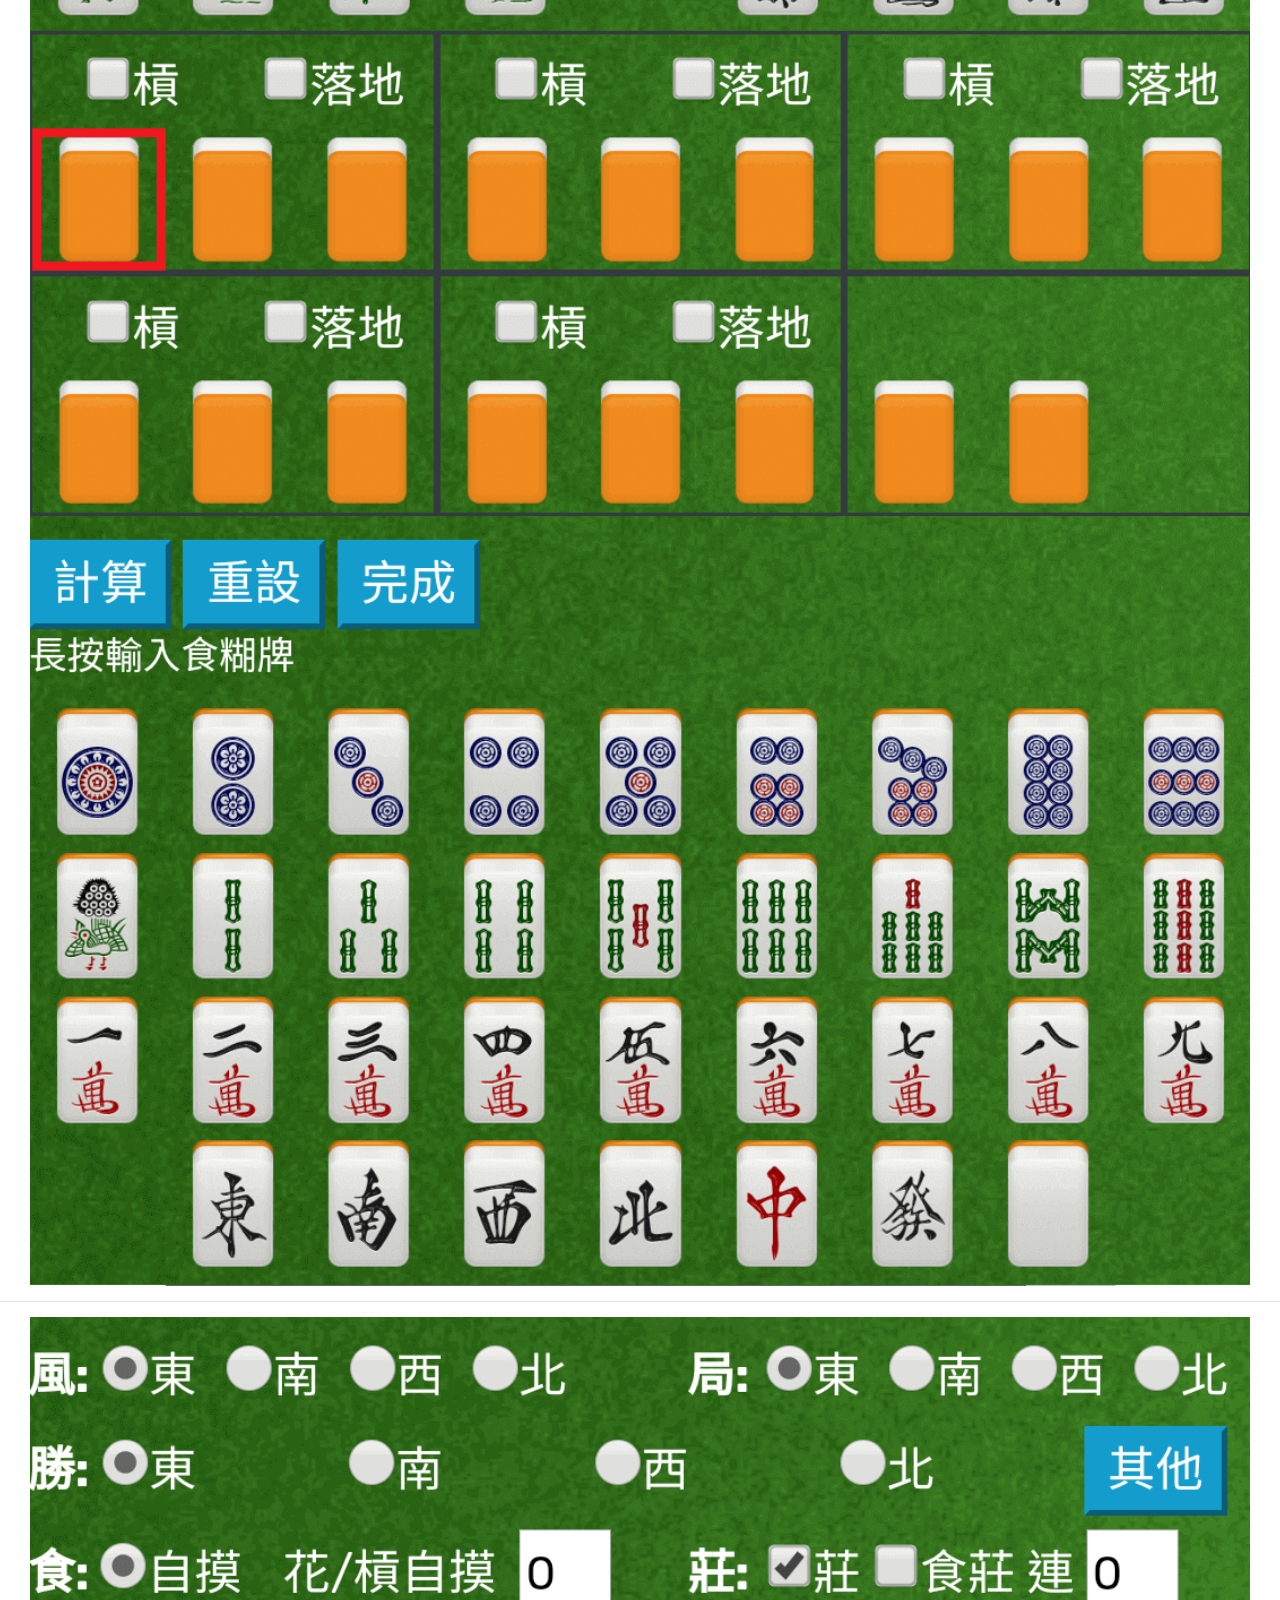
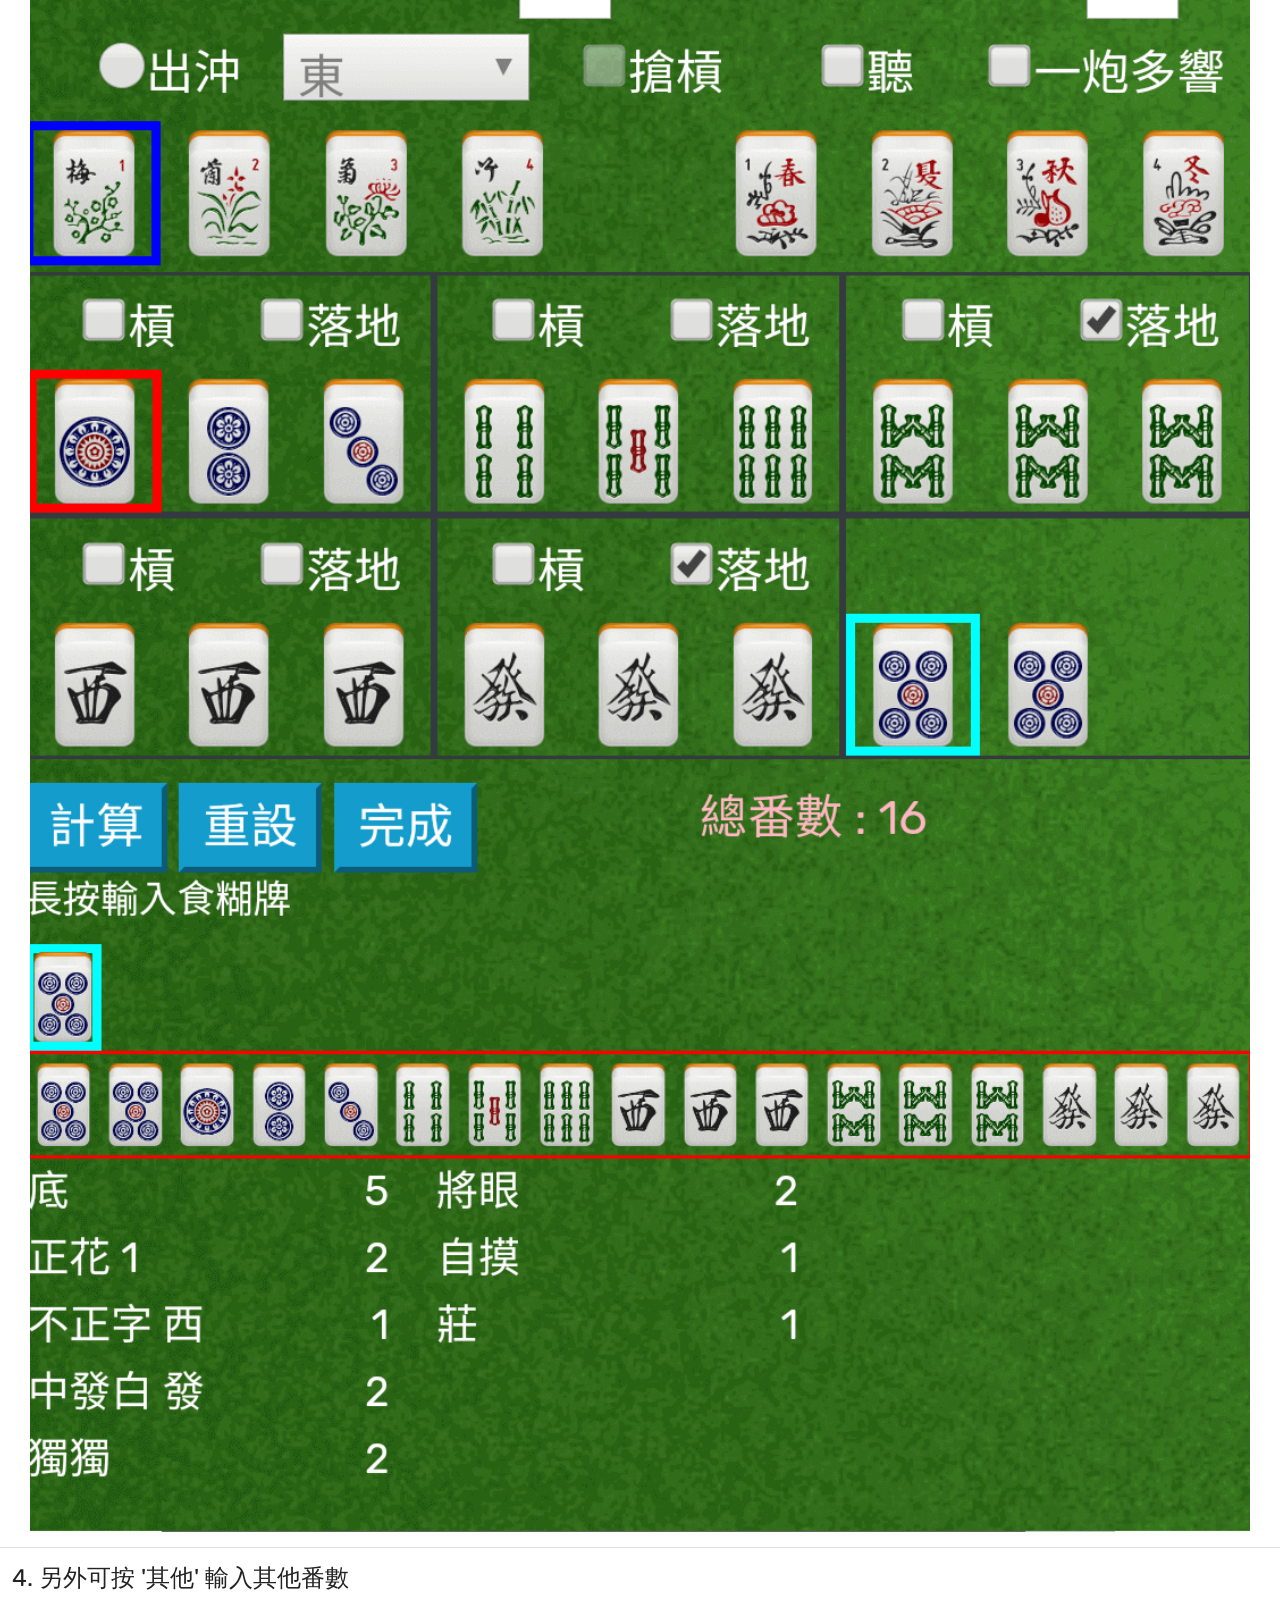
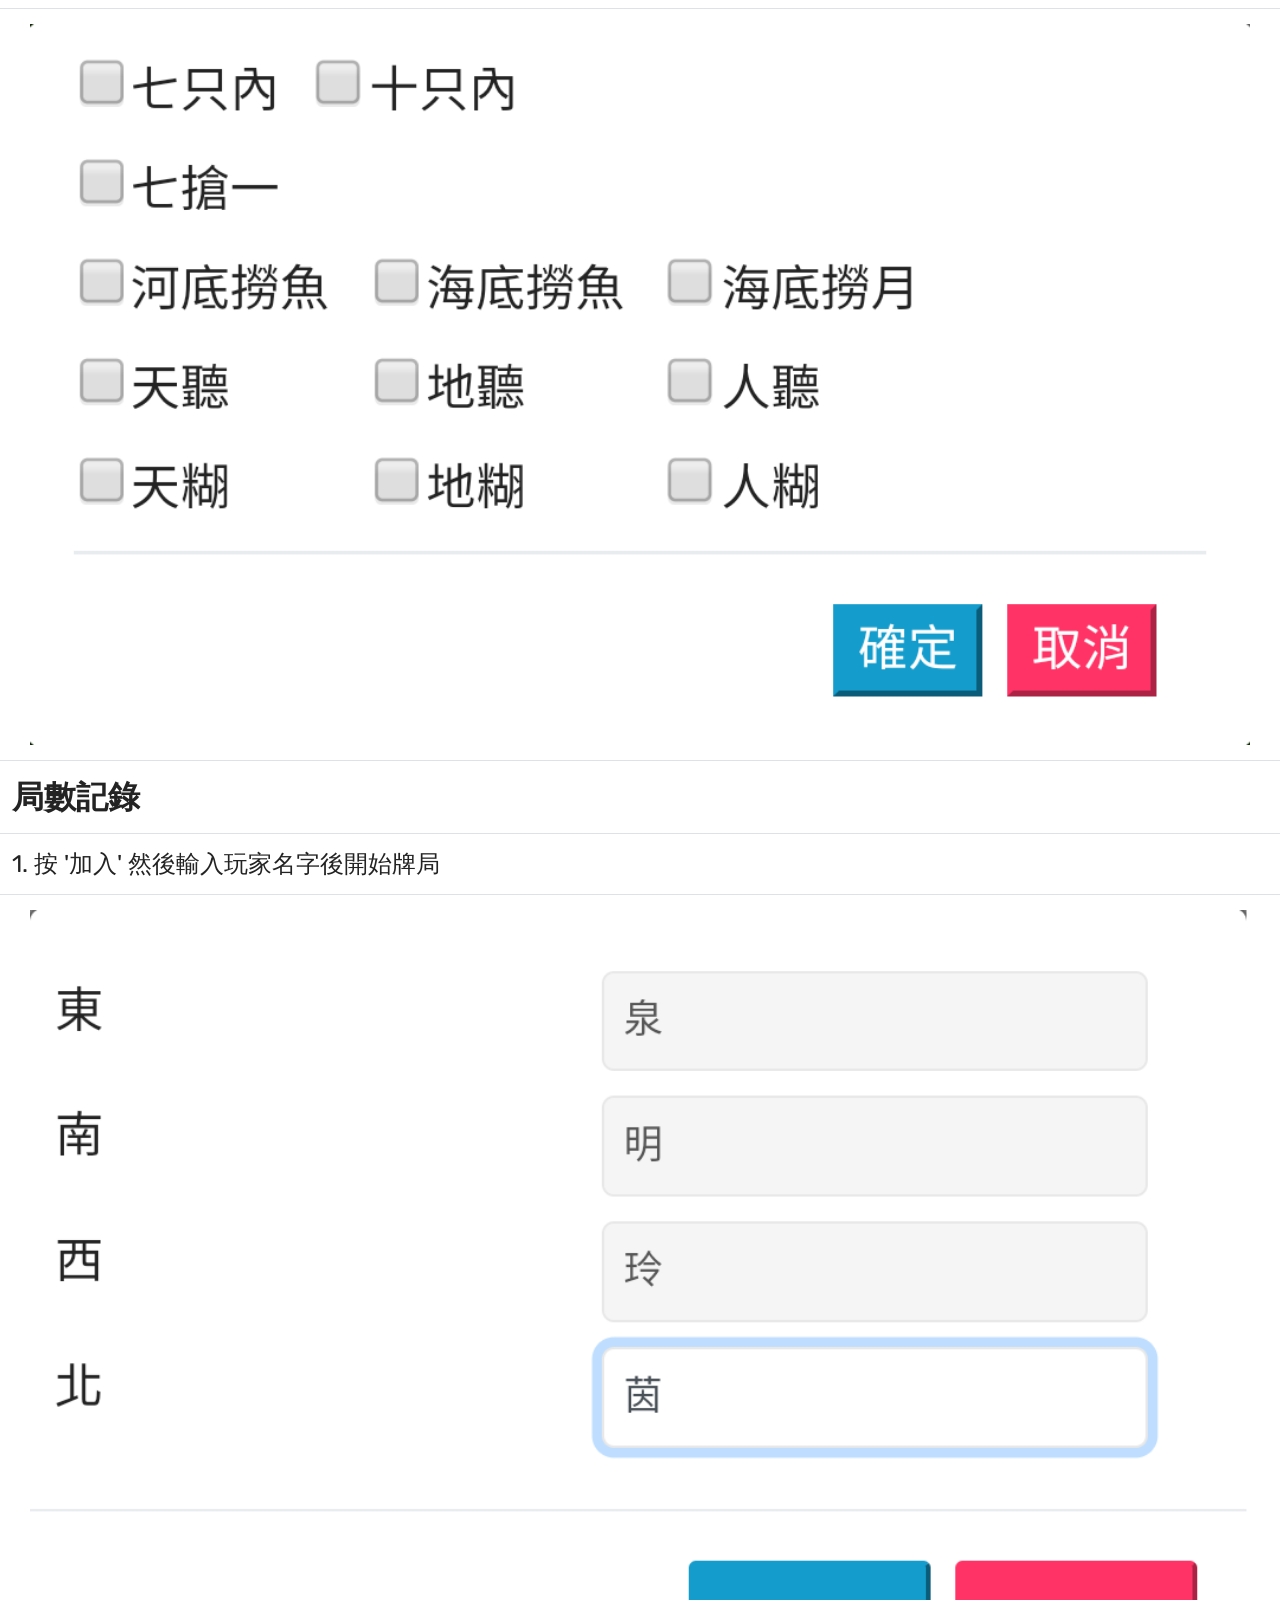
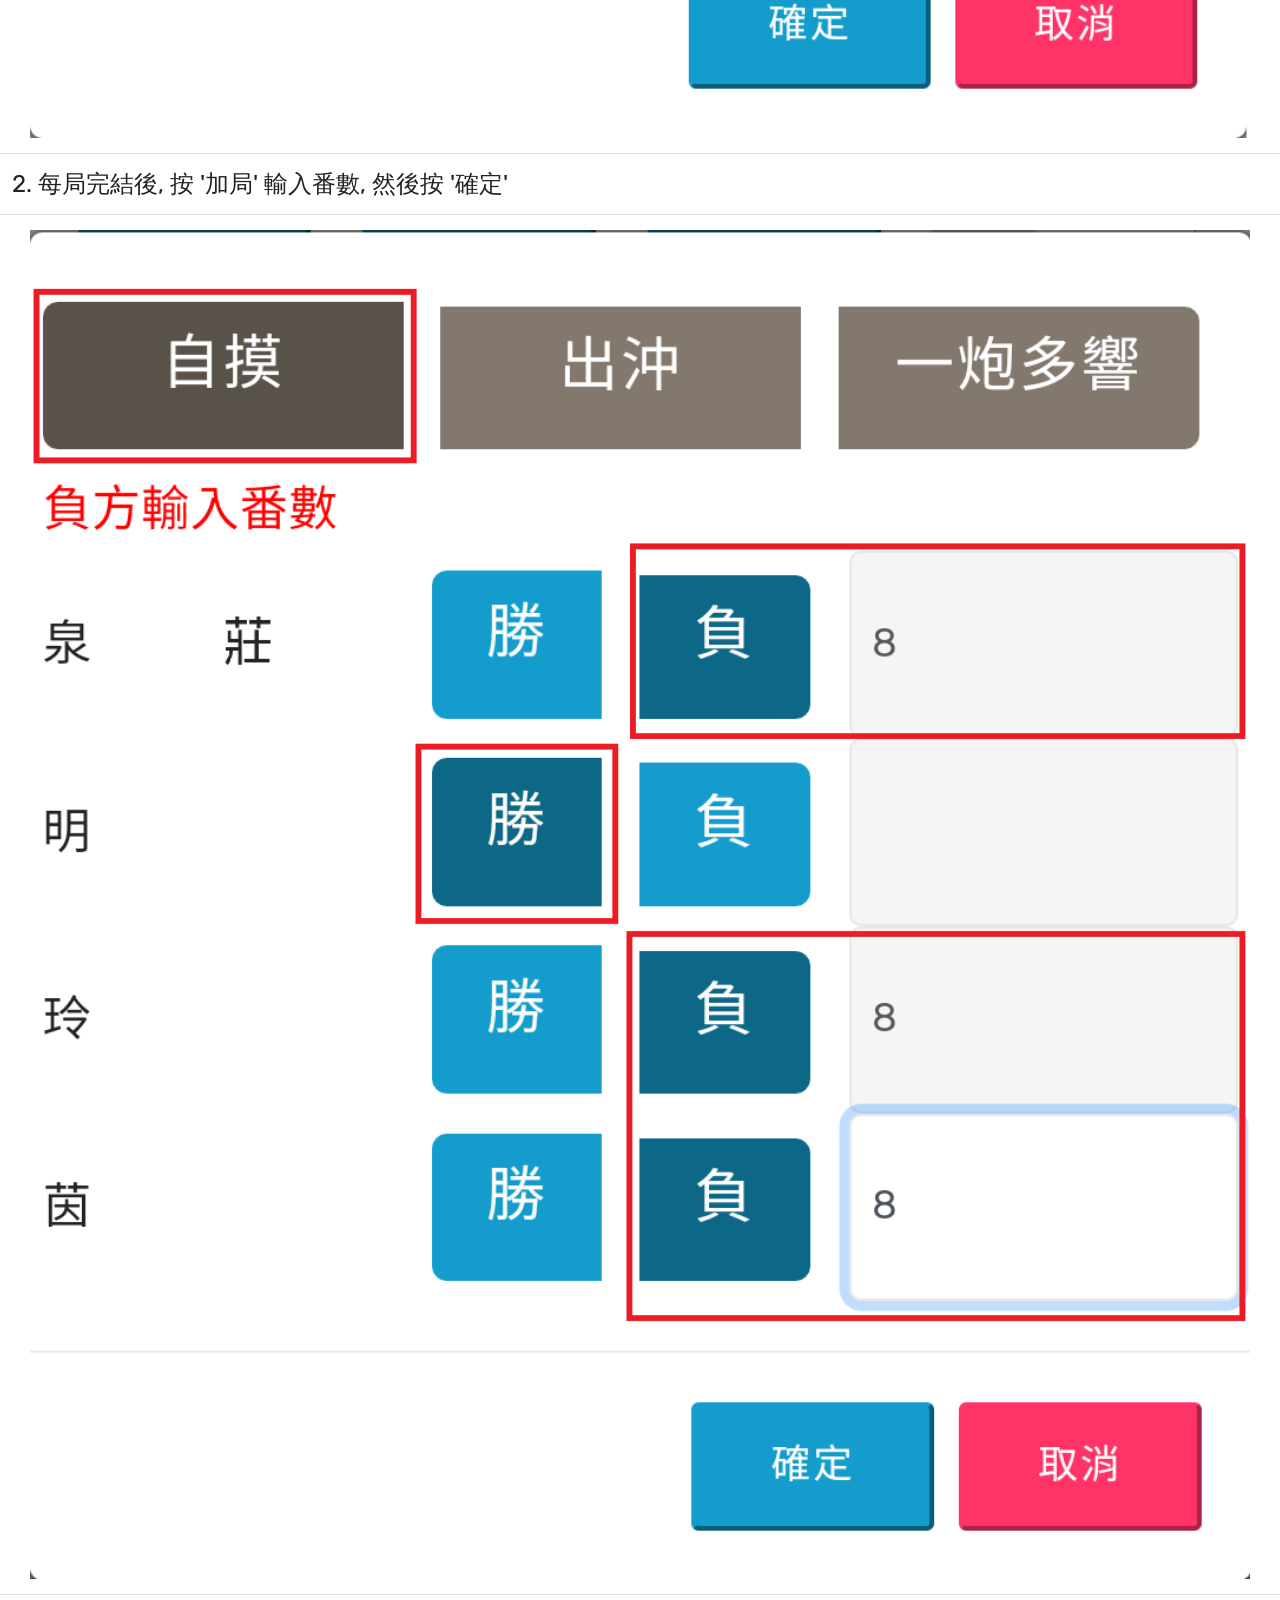
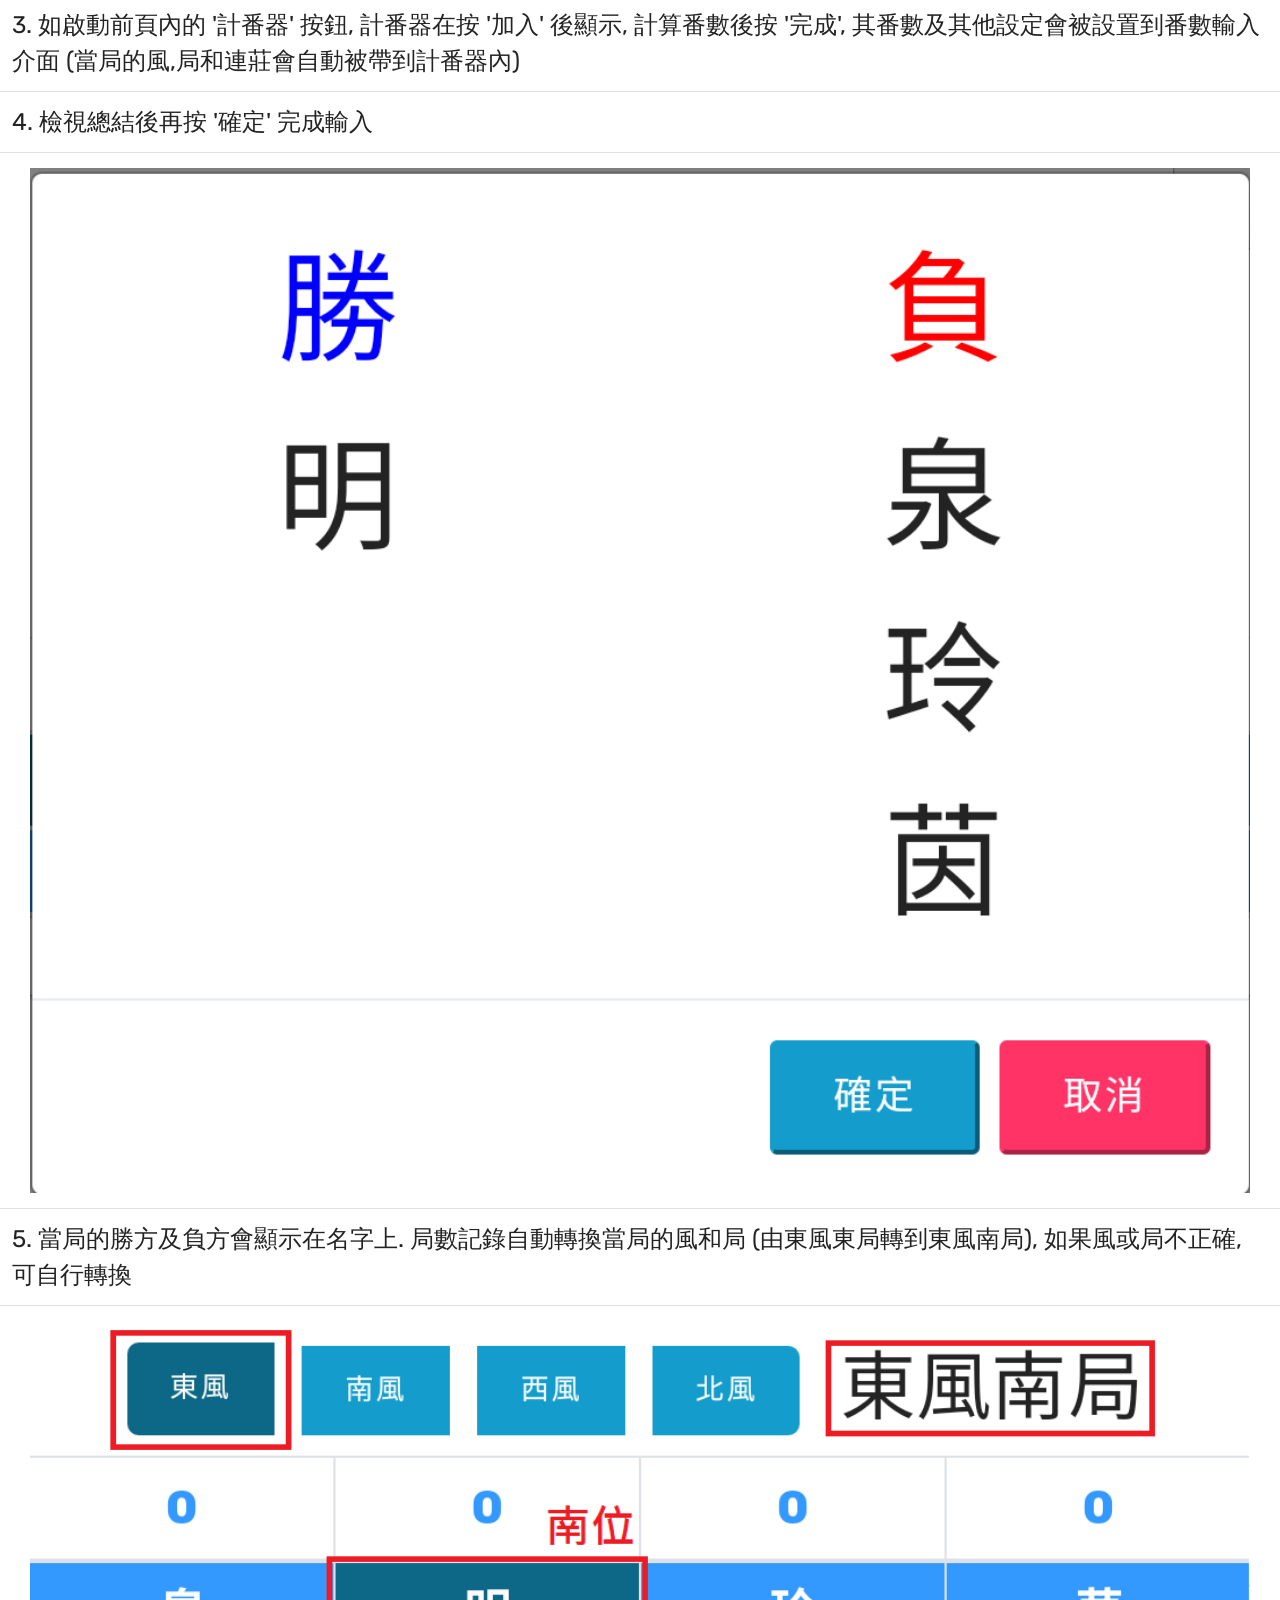
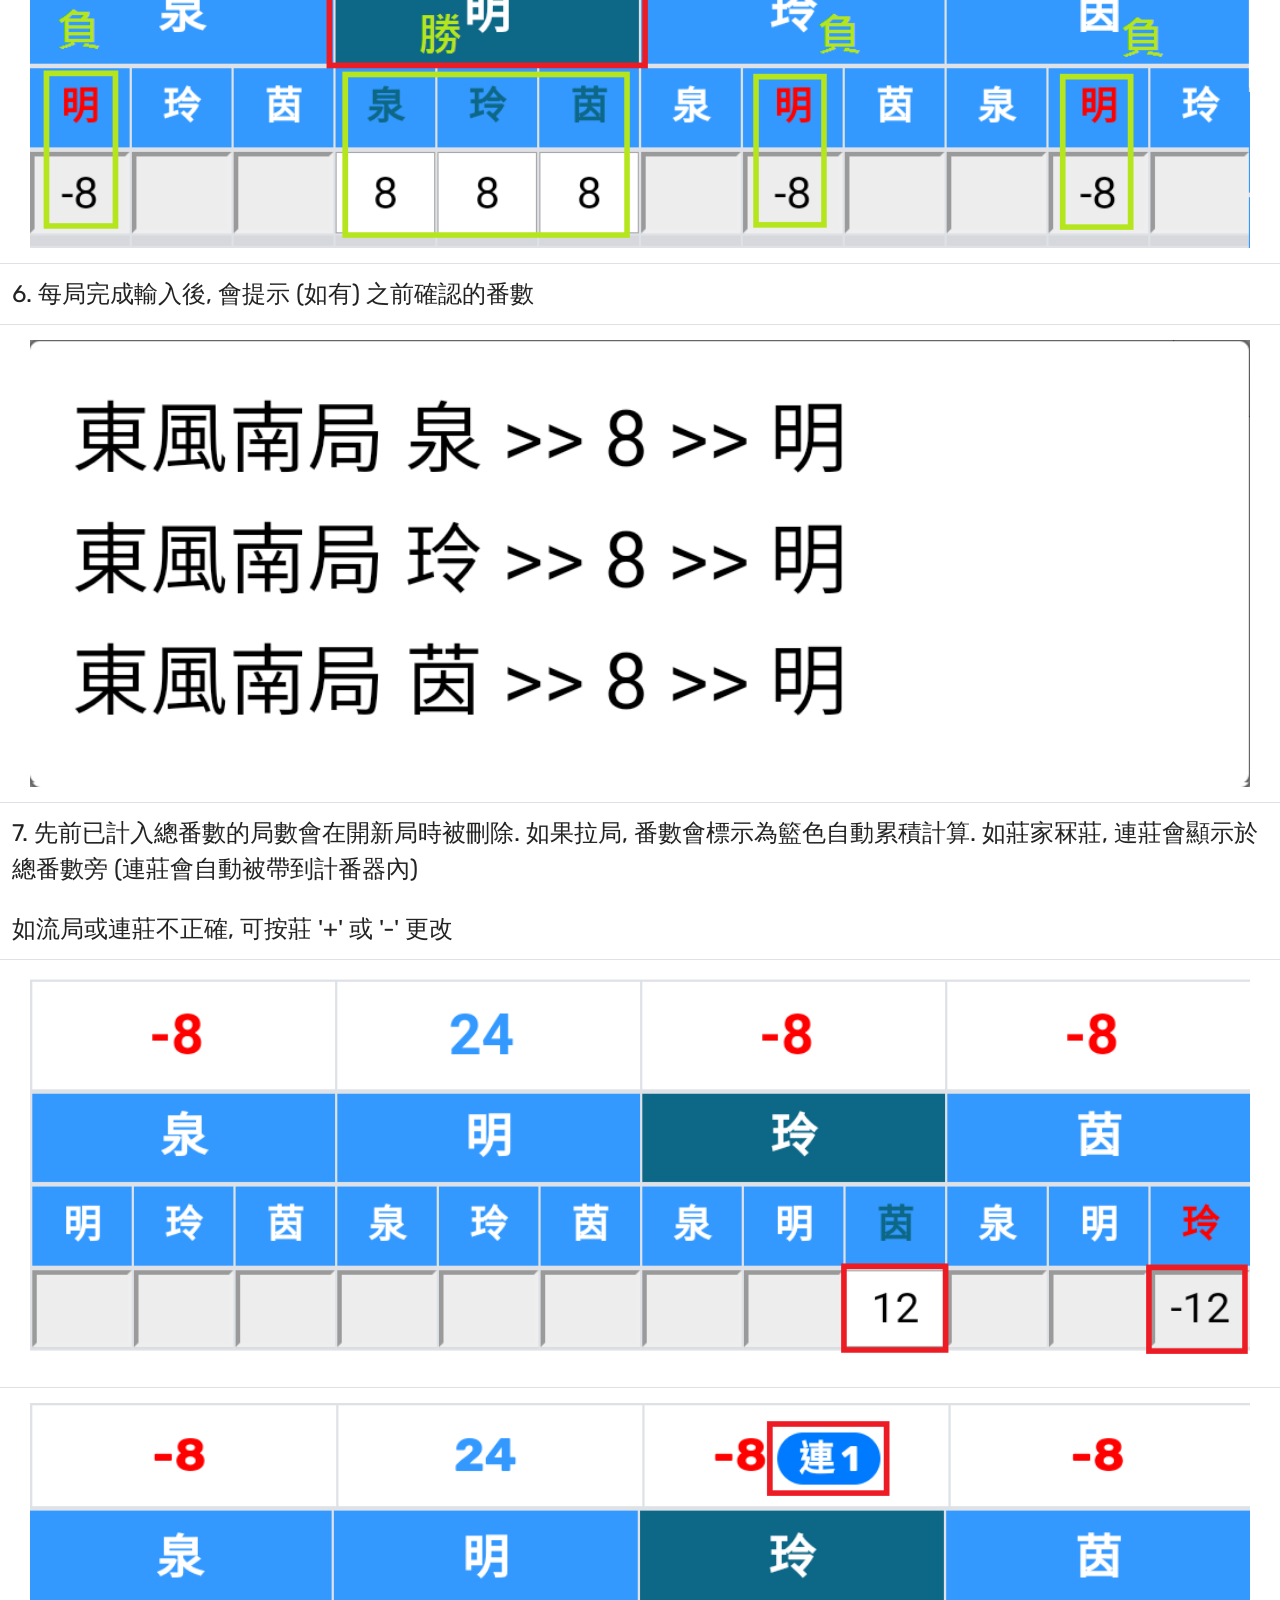
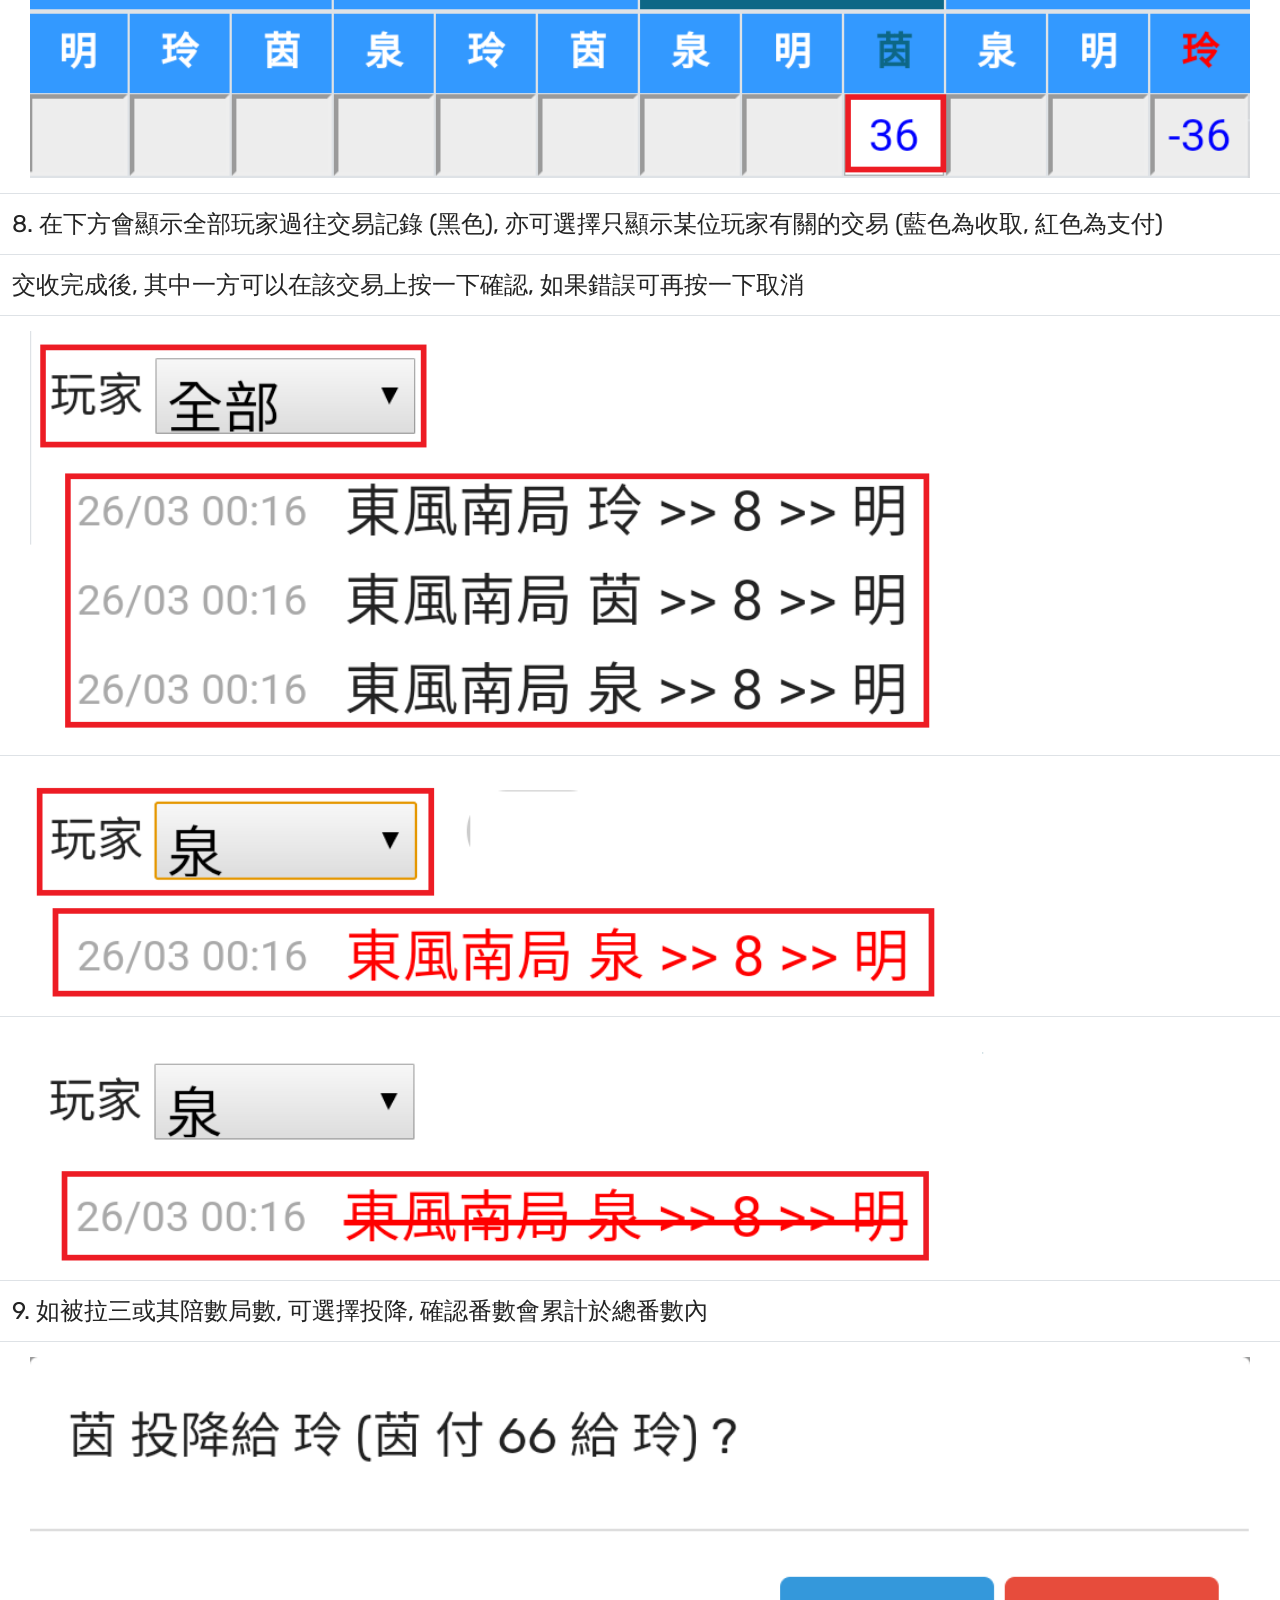
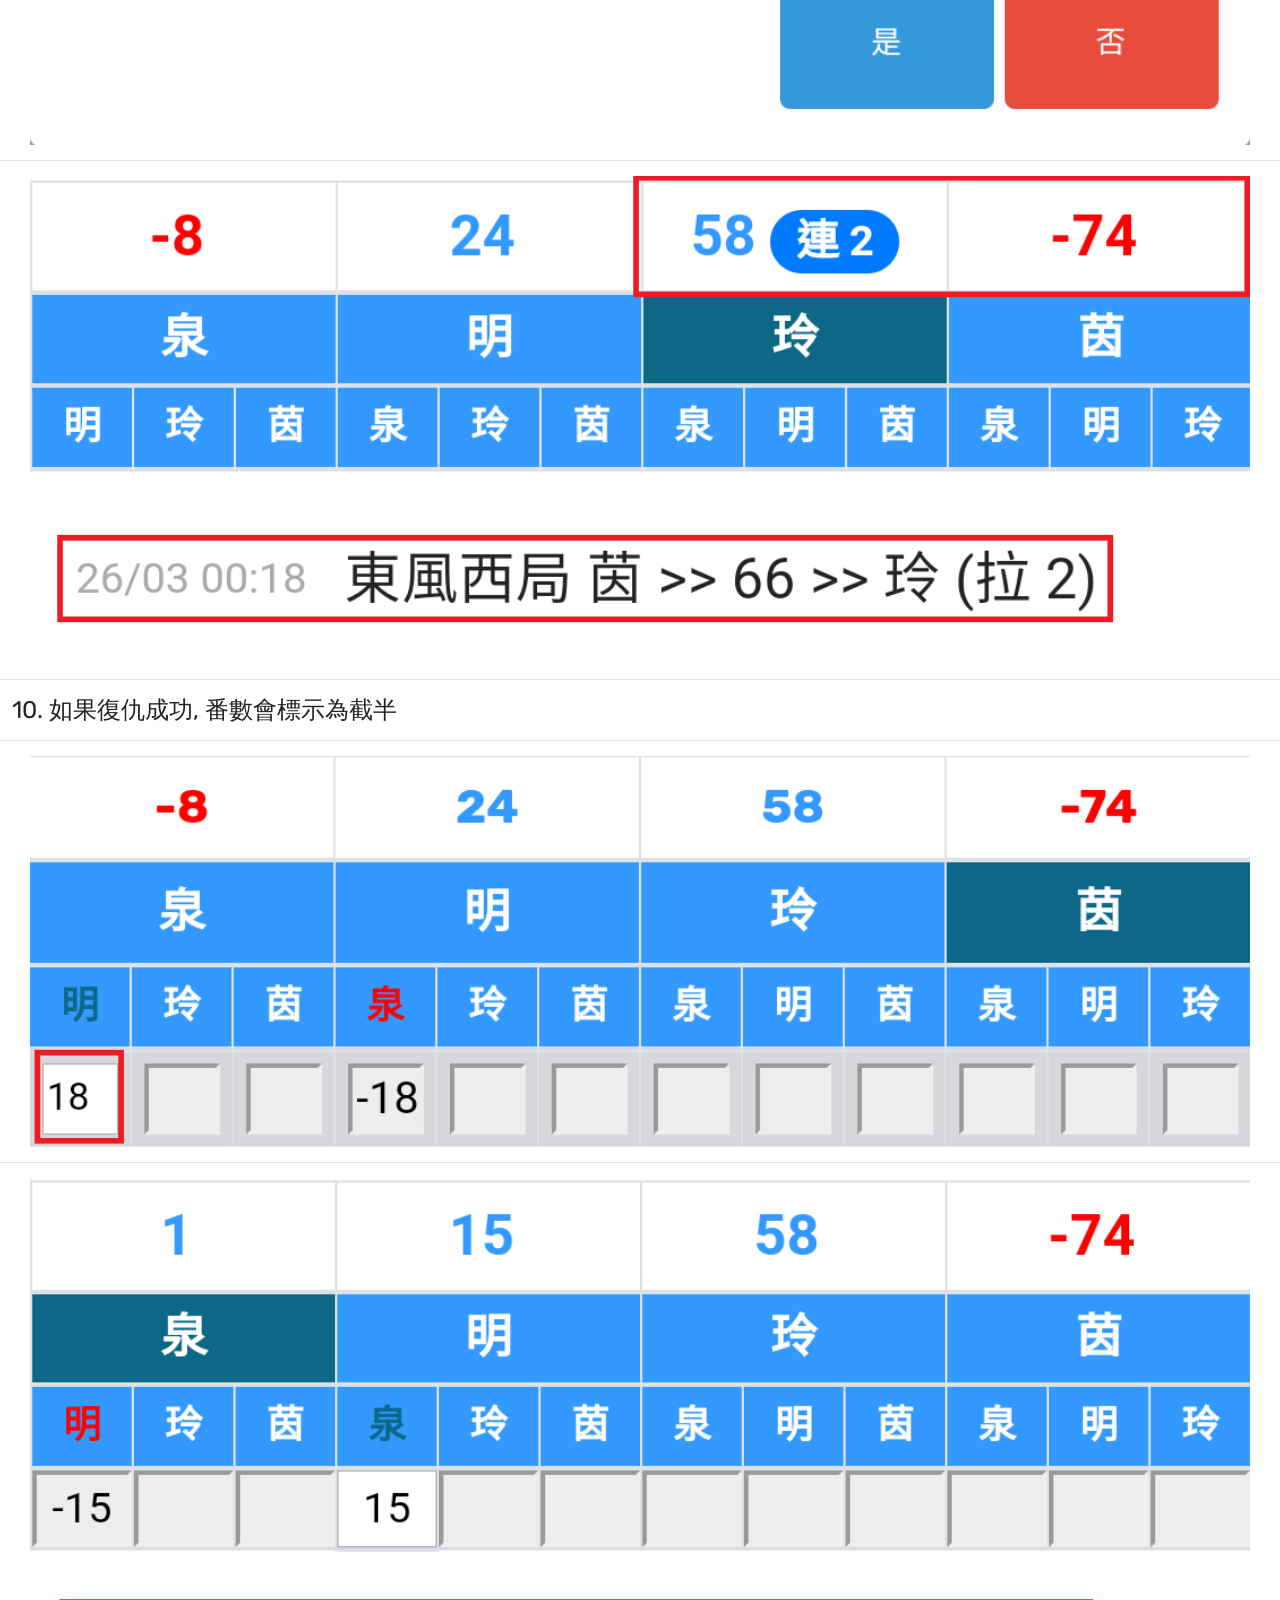
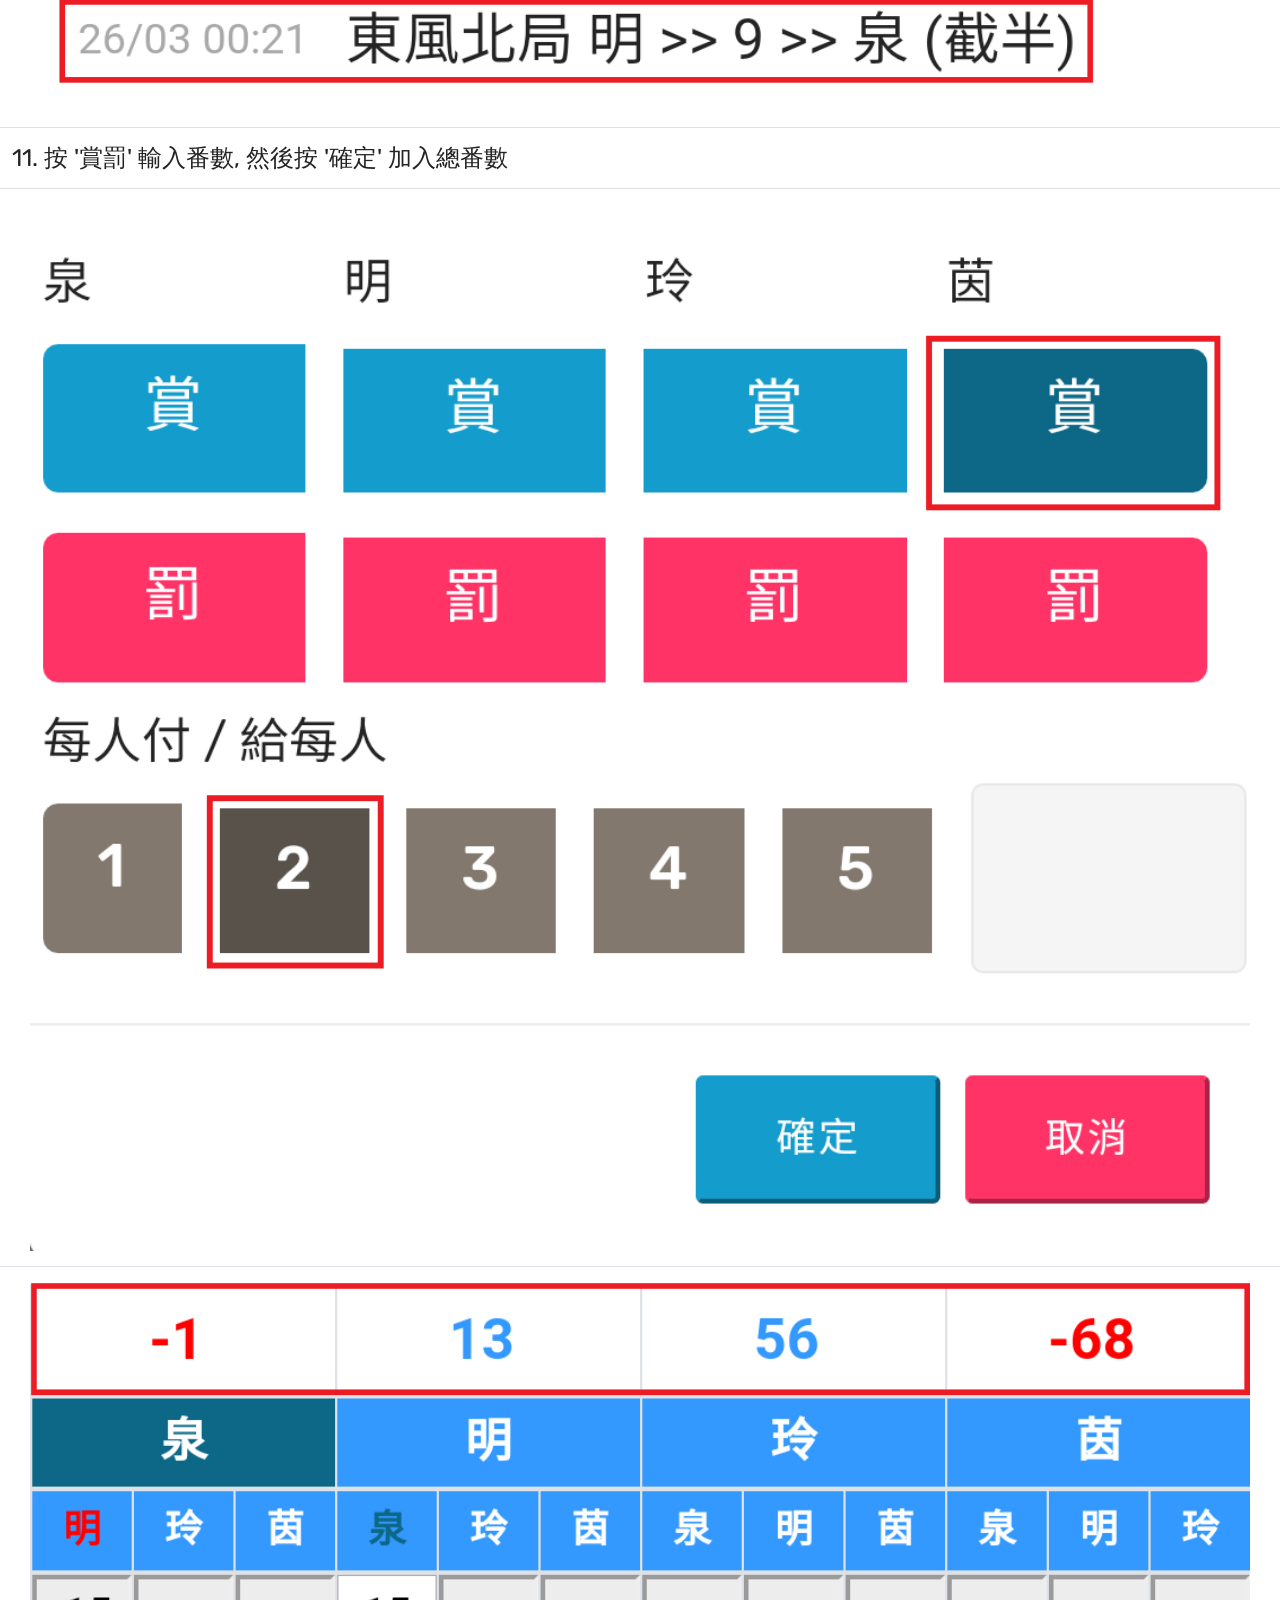
==== commit 49d17a5e: "Add files via upload" ====
--- a/help.html
+++ b/help.html
@@ -10,6 +10,7 @@
     <script src="assets/web/assets/jquery/jquery.min.js"></script>
     <script src="assets/bootstrap/js/bootstrap.min.js"></script>
     <script src="assets/web/assets/environment.js"></script>
+    <script async src="https://pagead2.googlesyndication.com/pagead/js/adsbygoogle.js?client=ca-pub-2955503480137835" crossorigin="anonymous"></script>
 </head>
 <body>
     <div id="topbar" class="fixed-top-right-div">
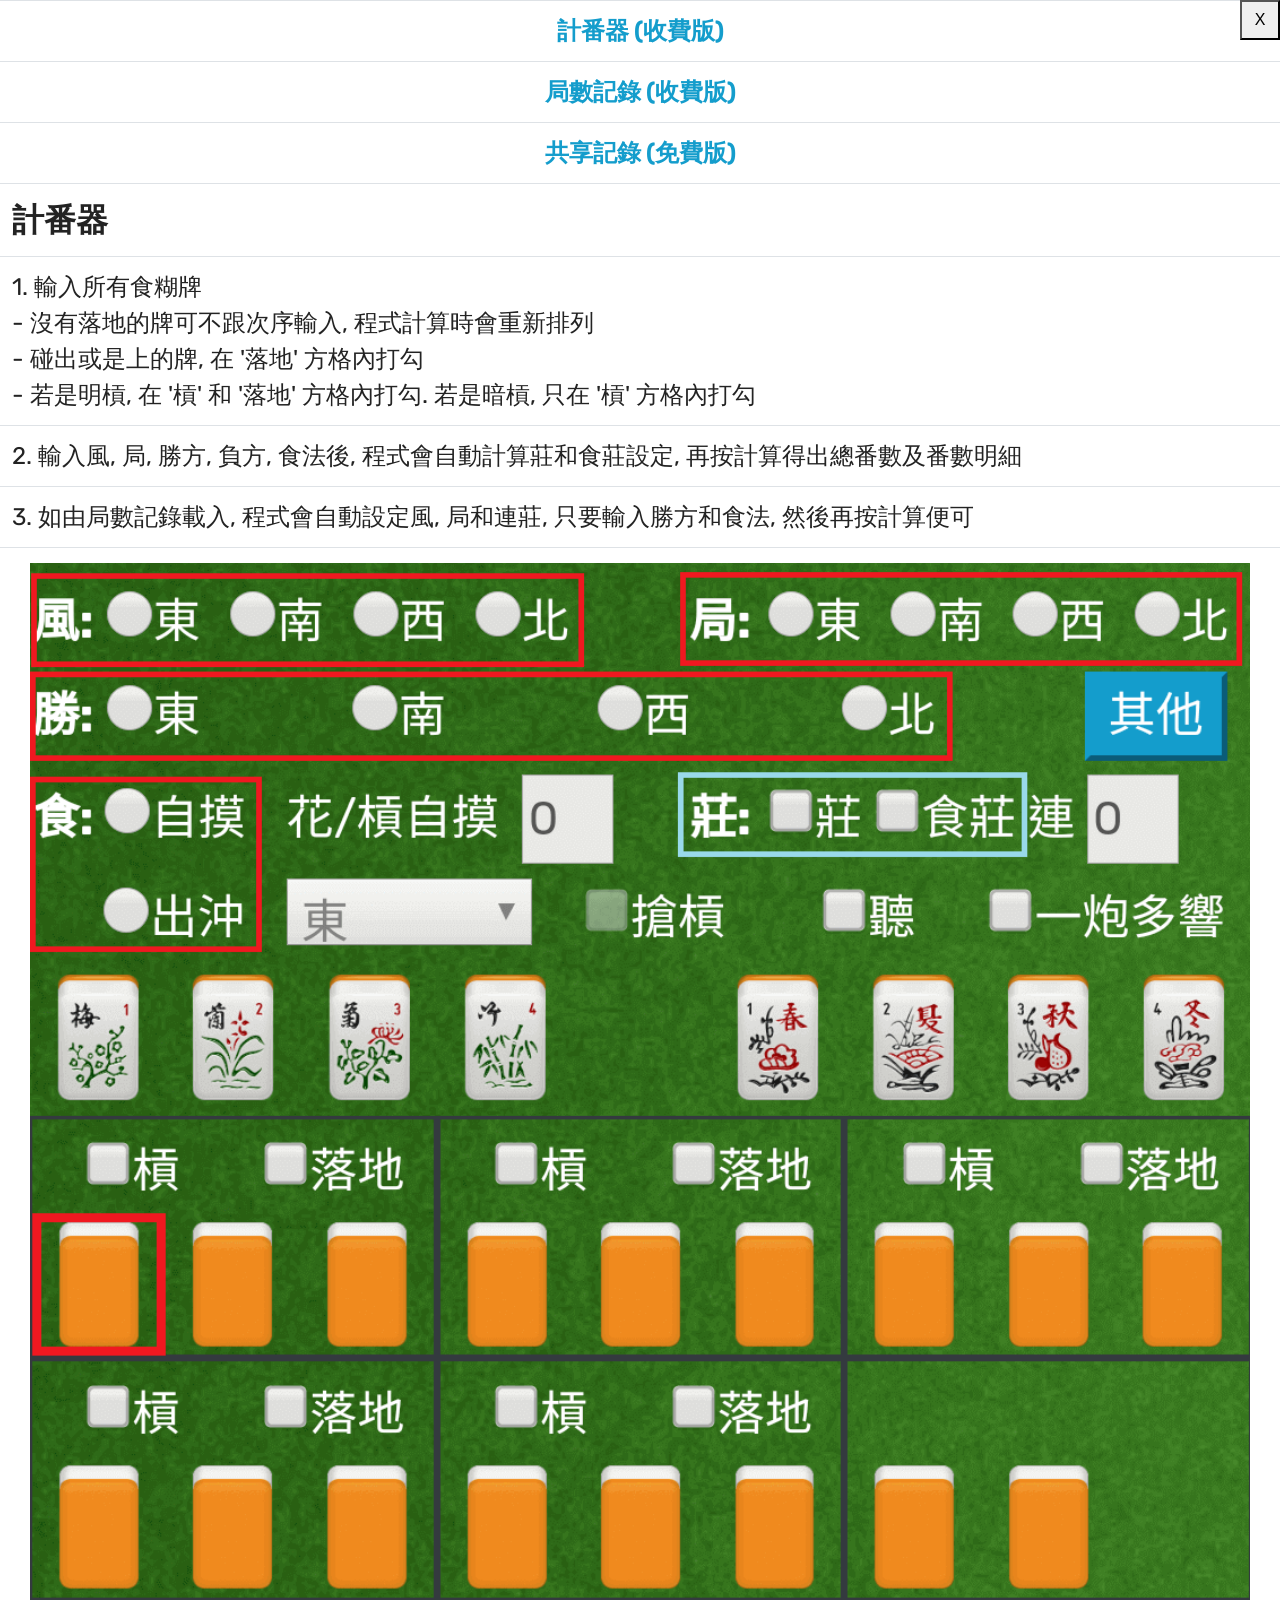
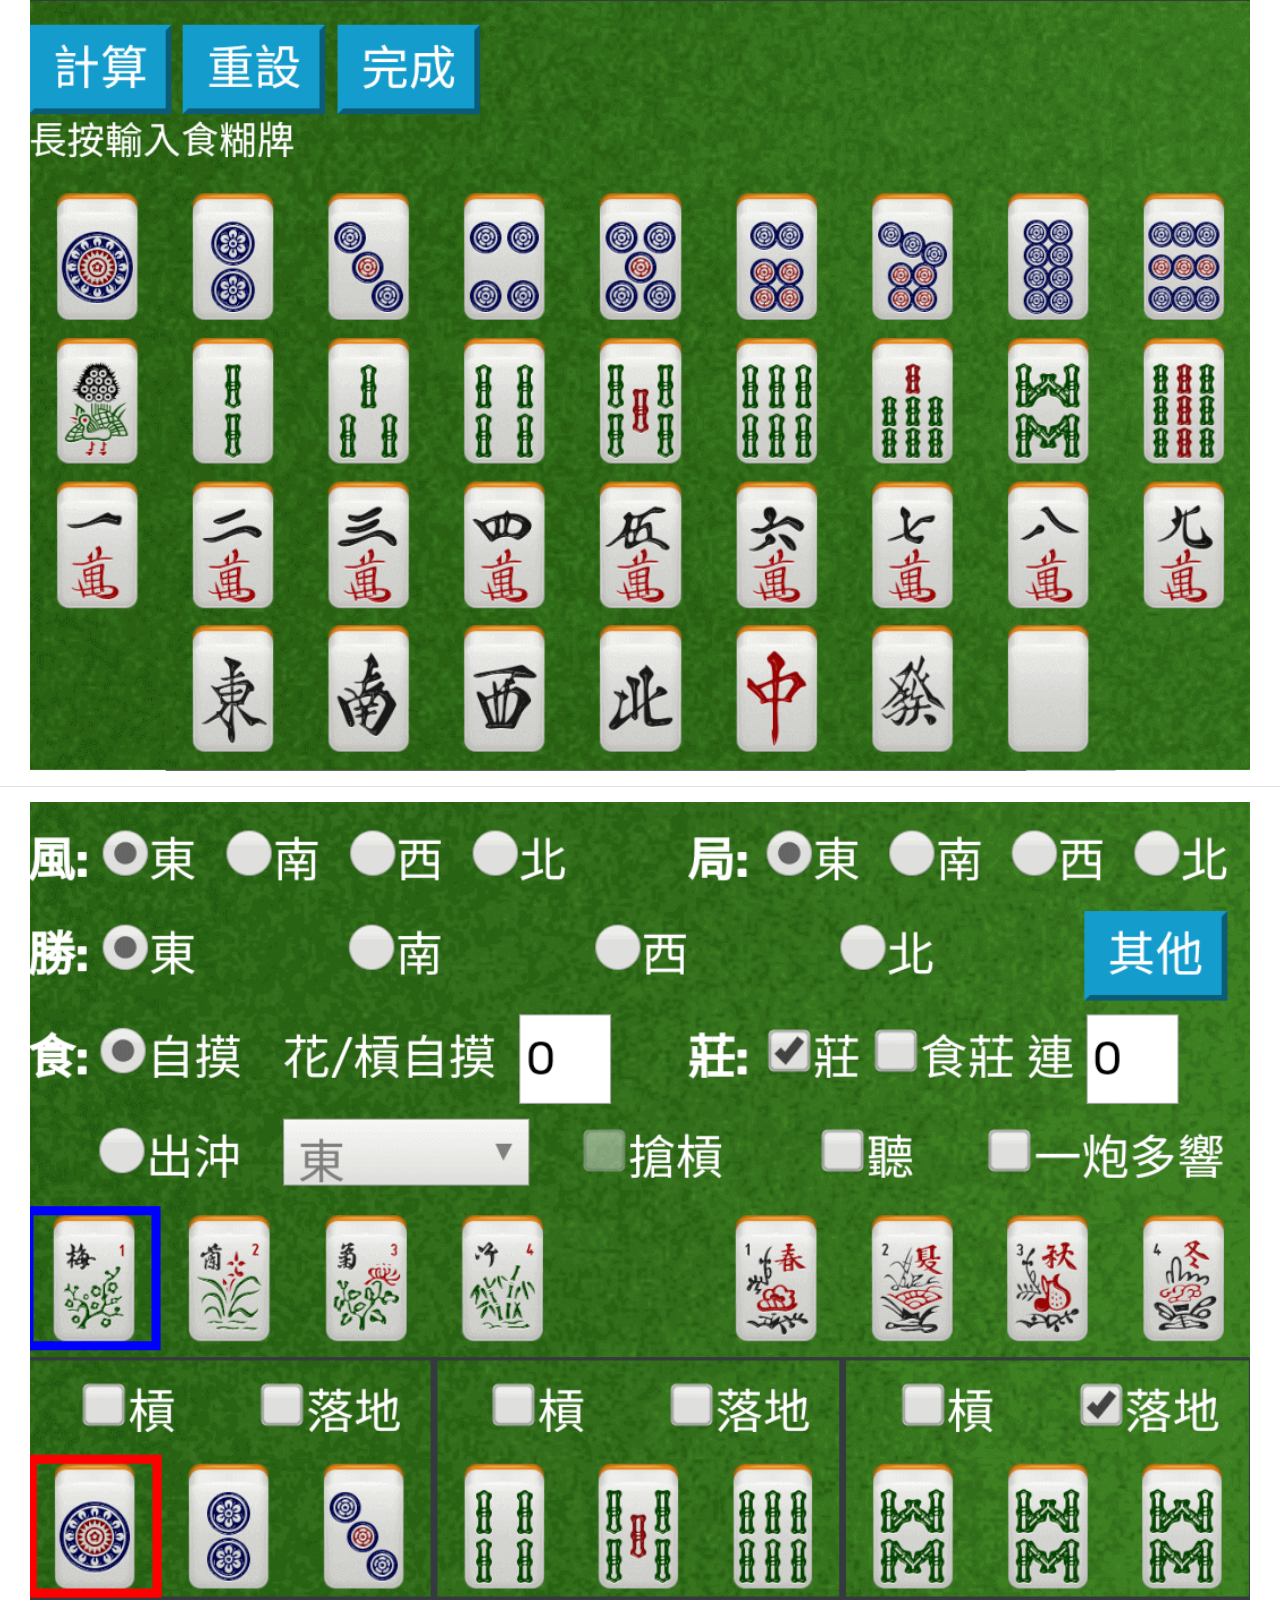
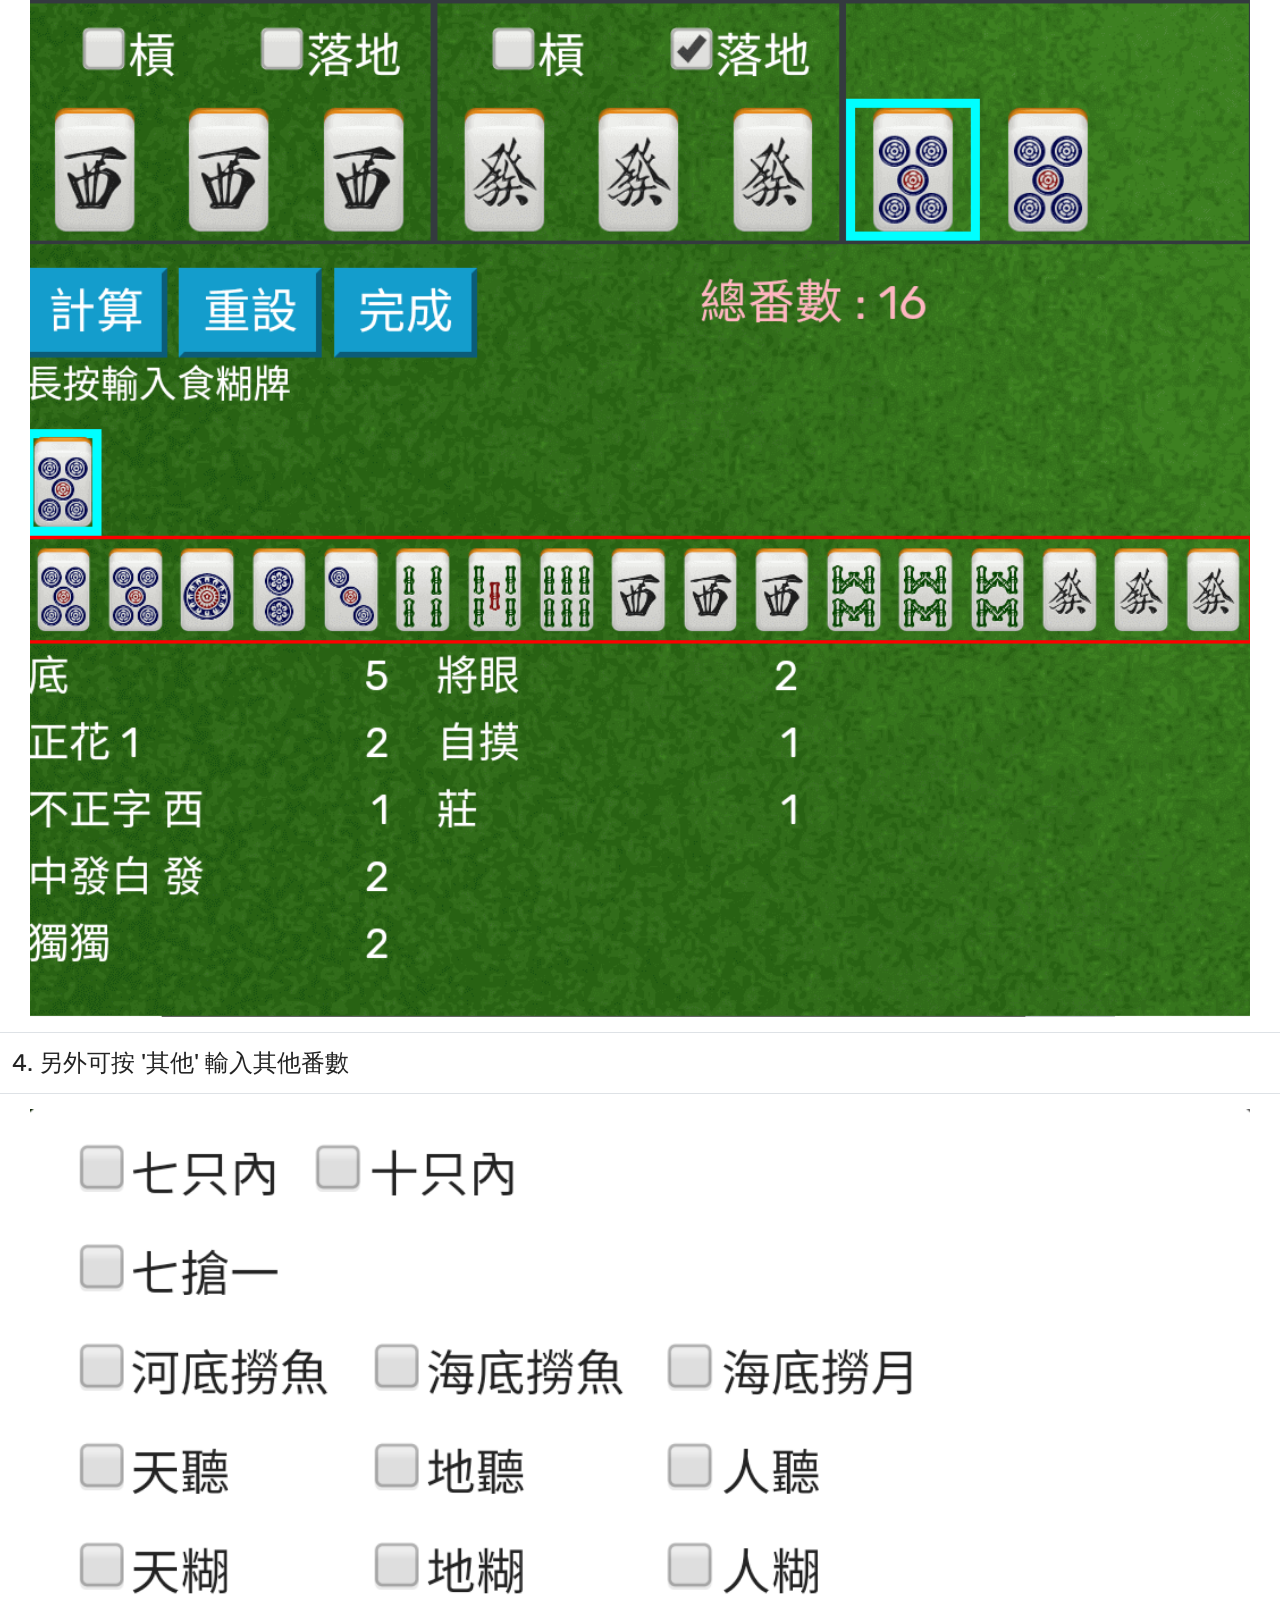
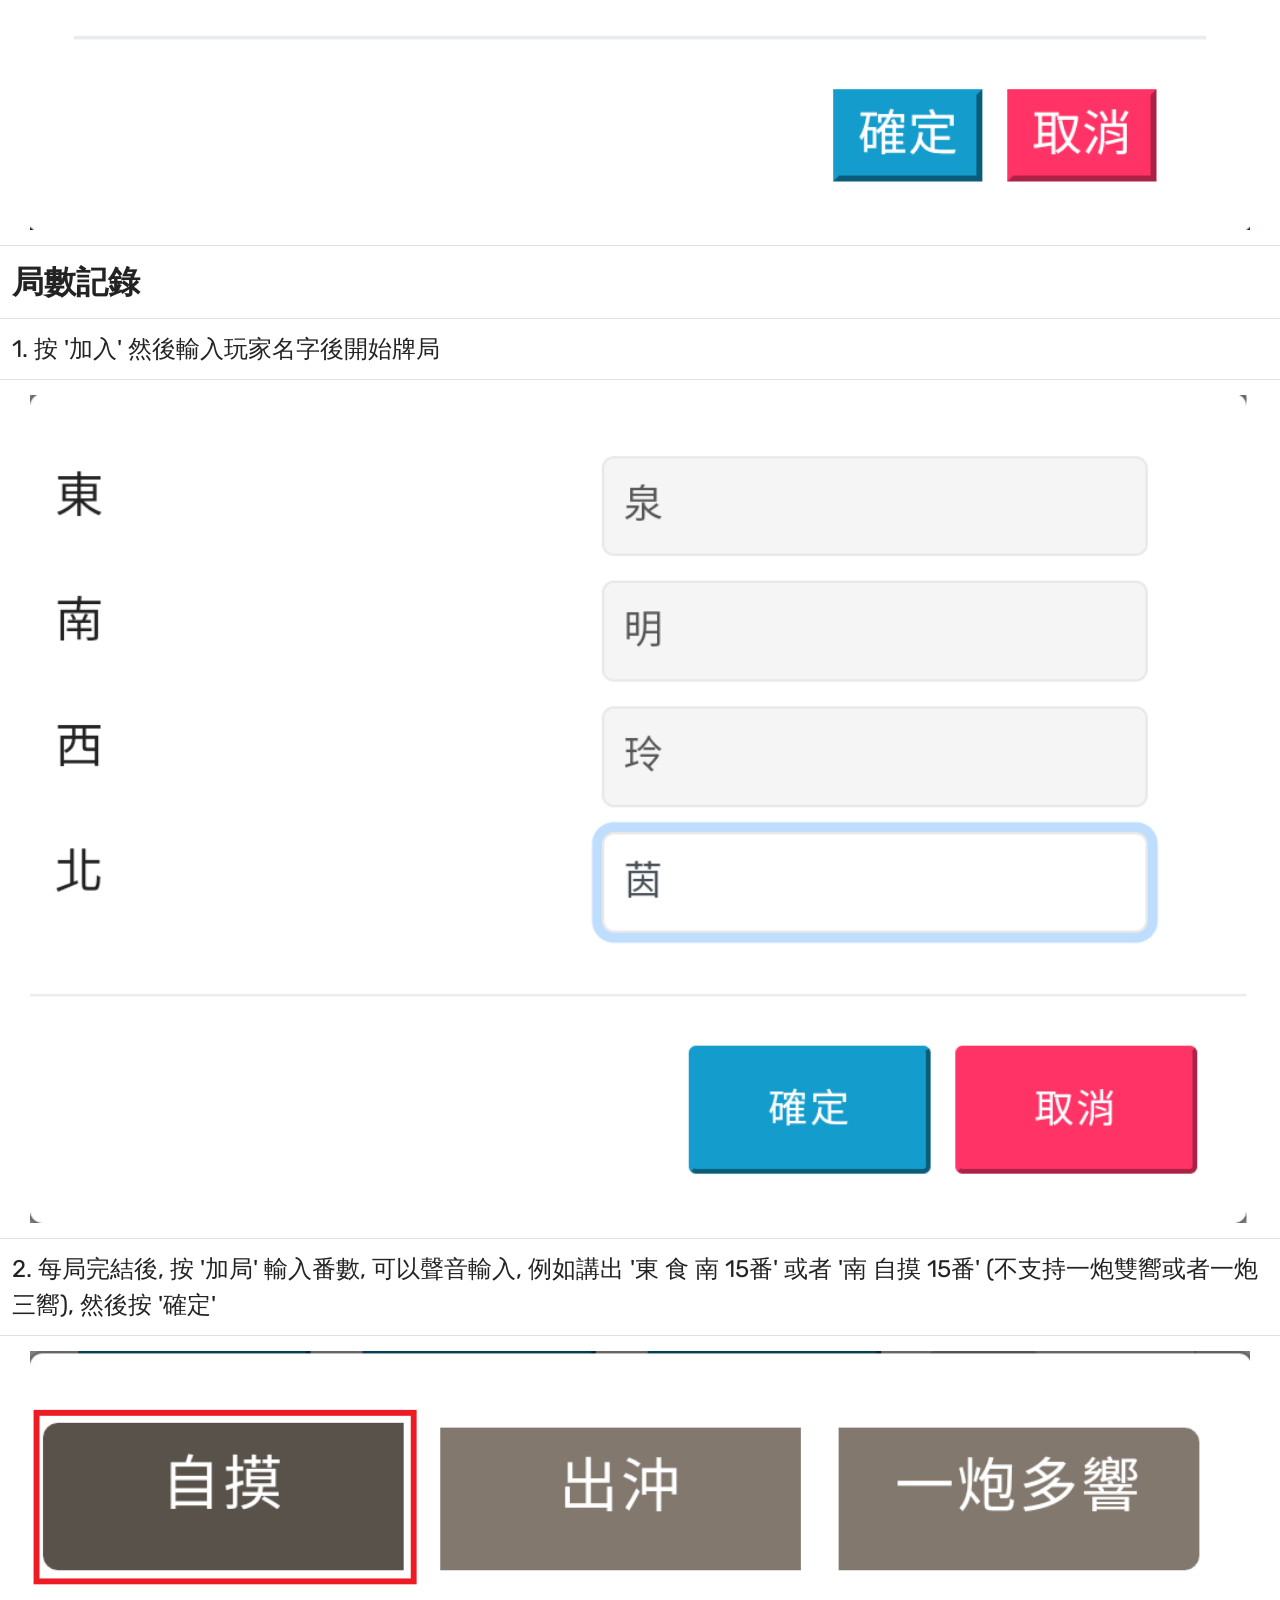
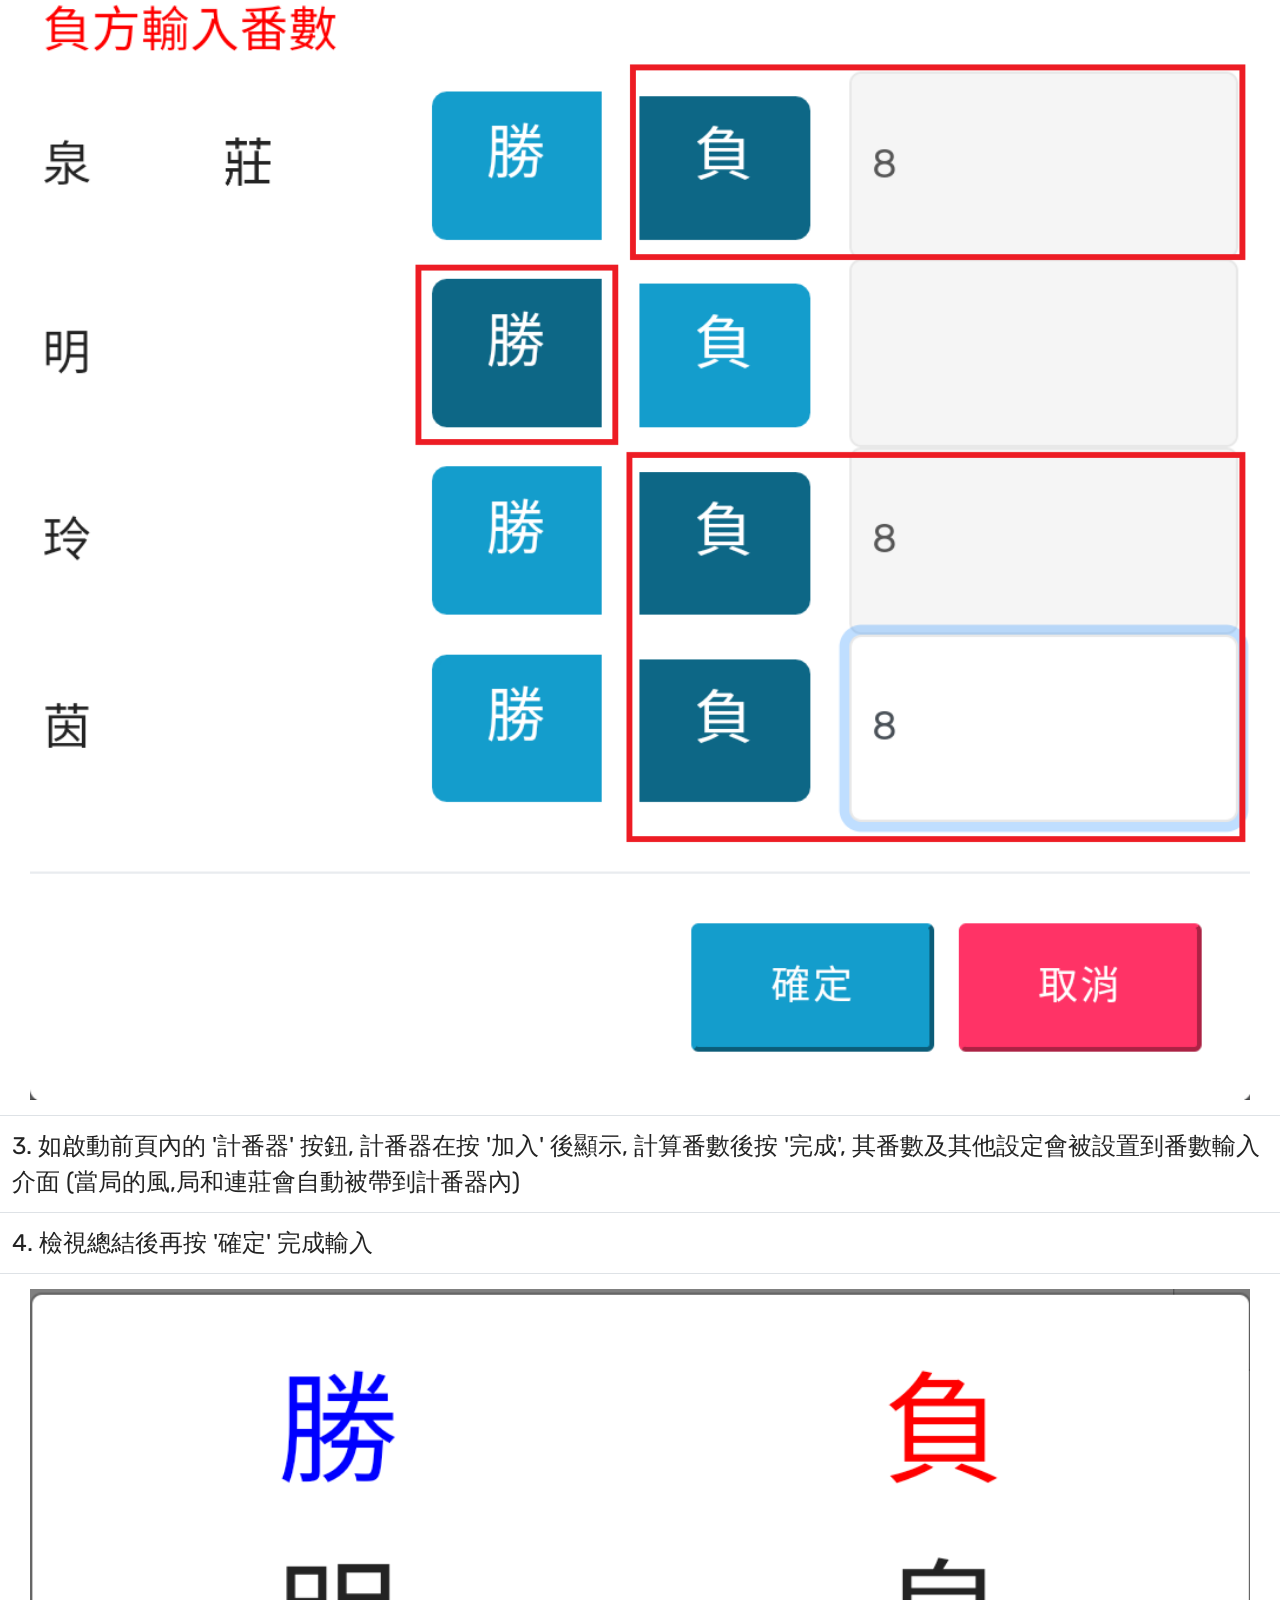
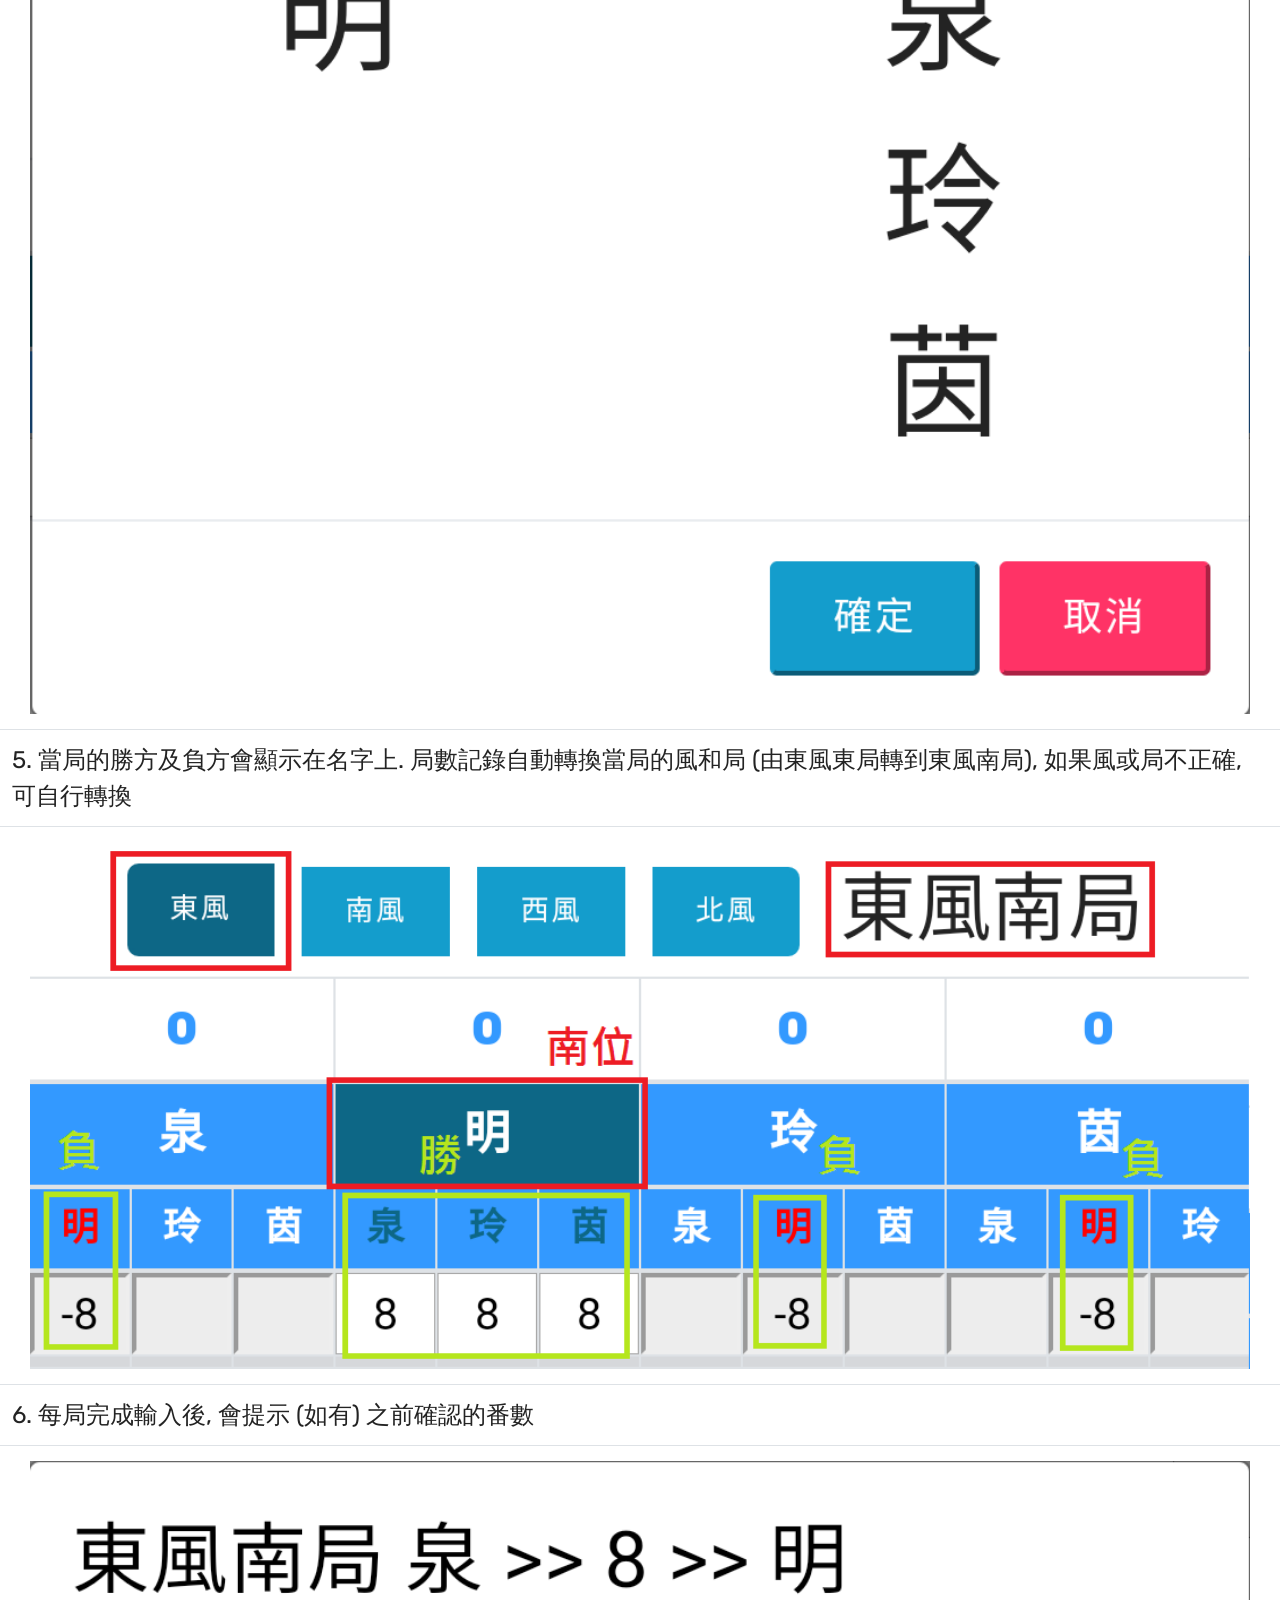
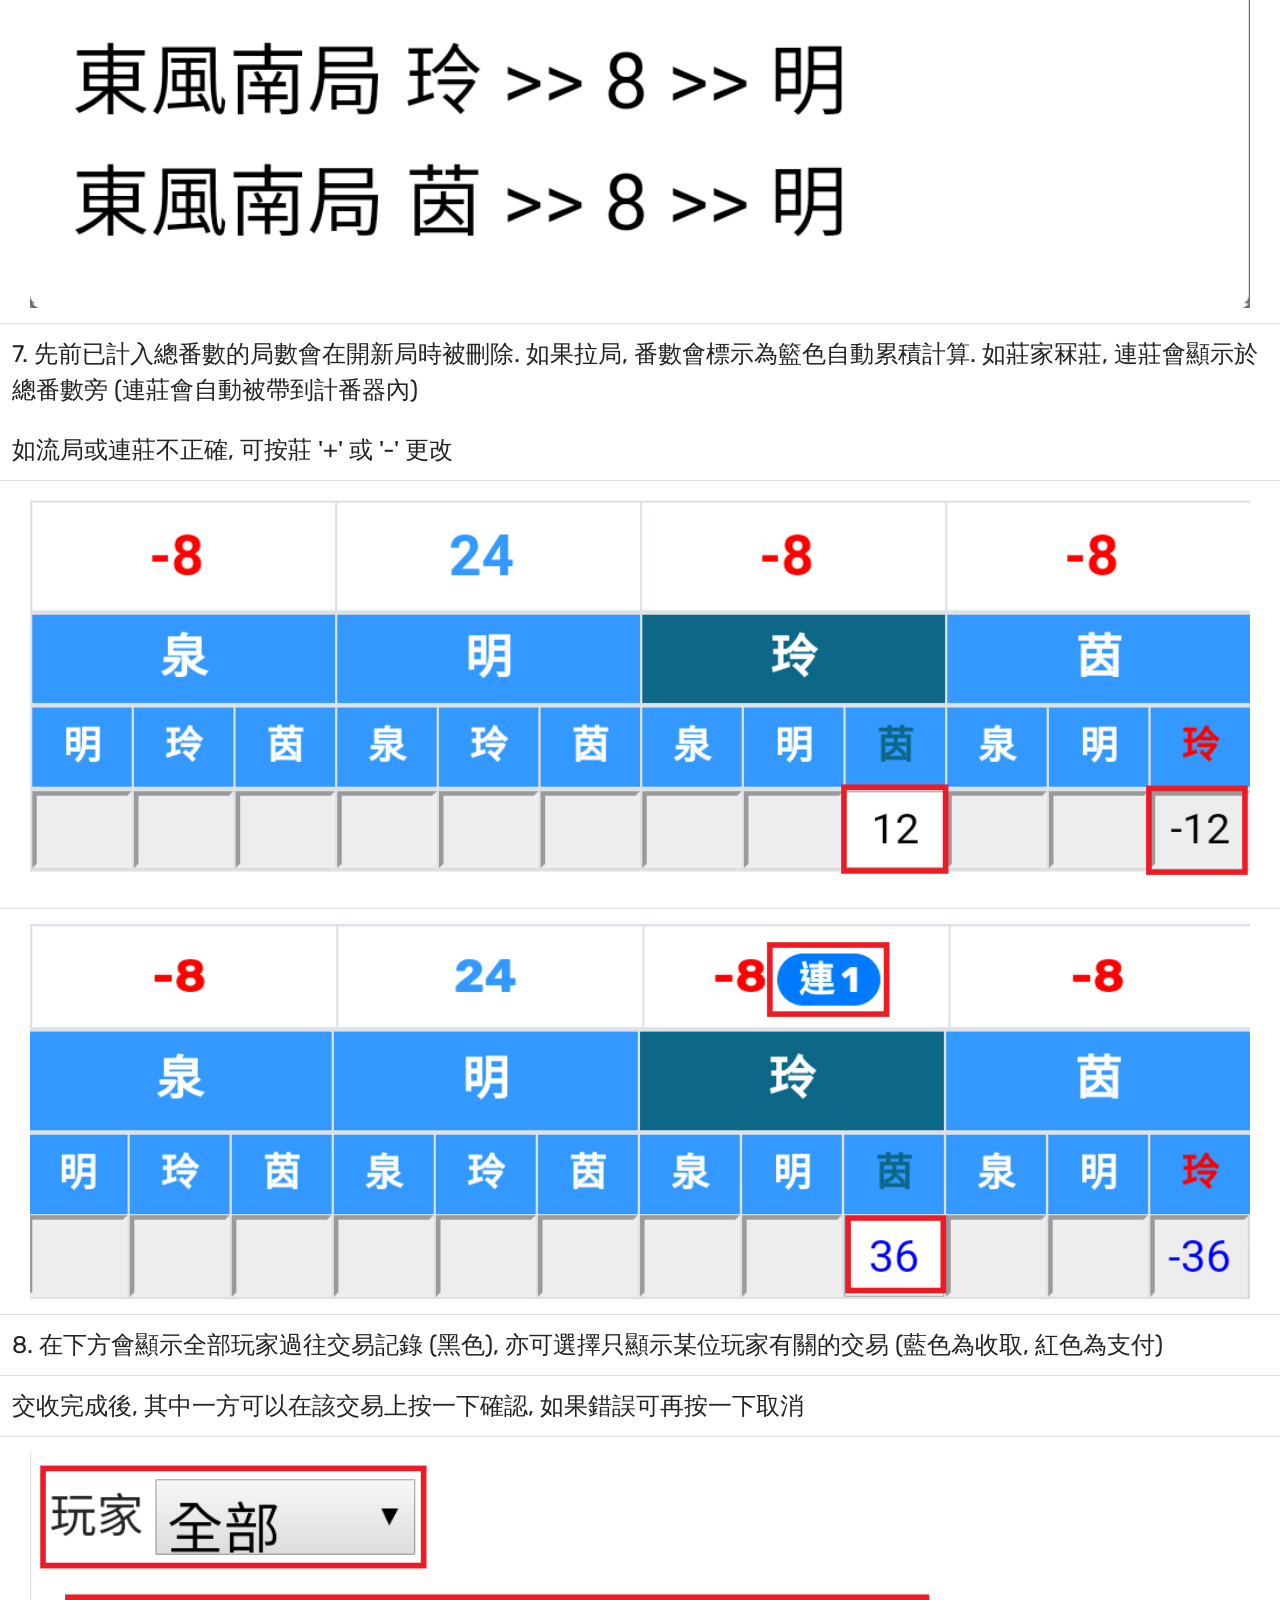
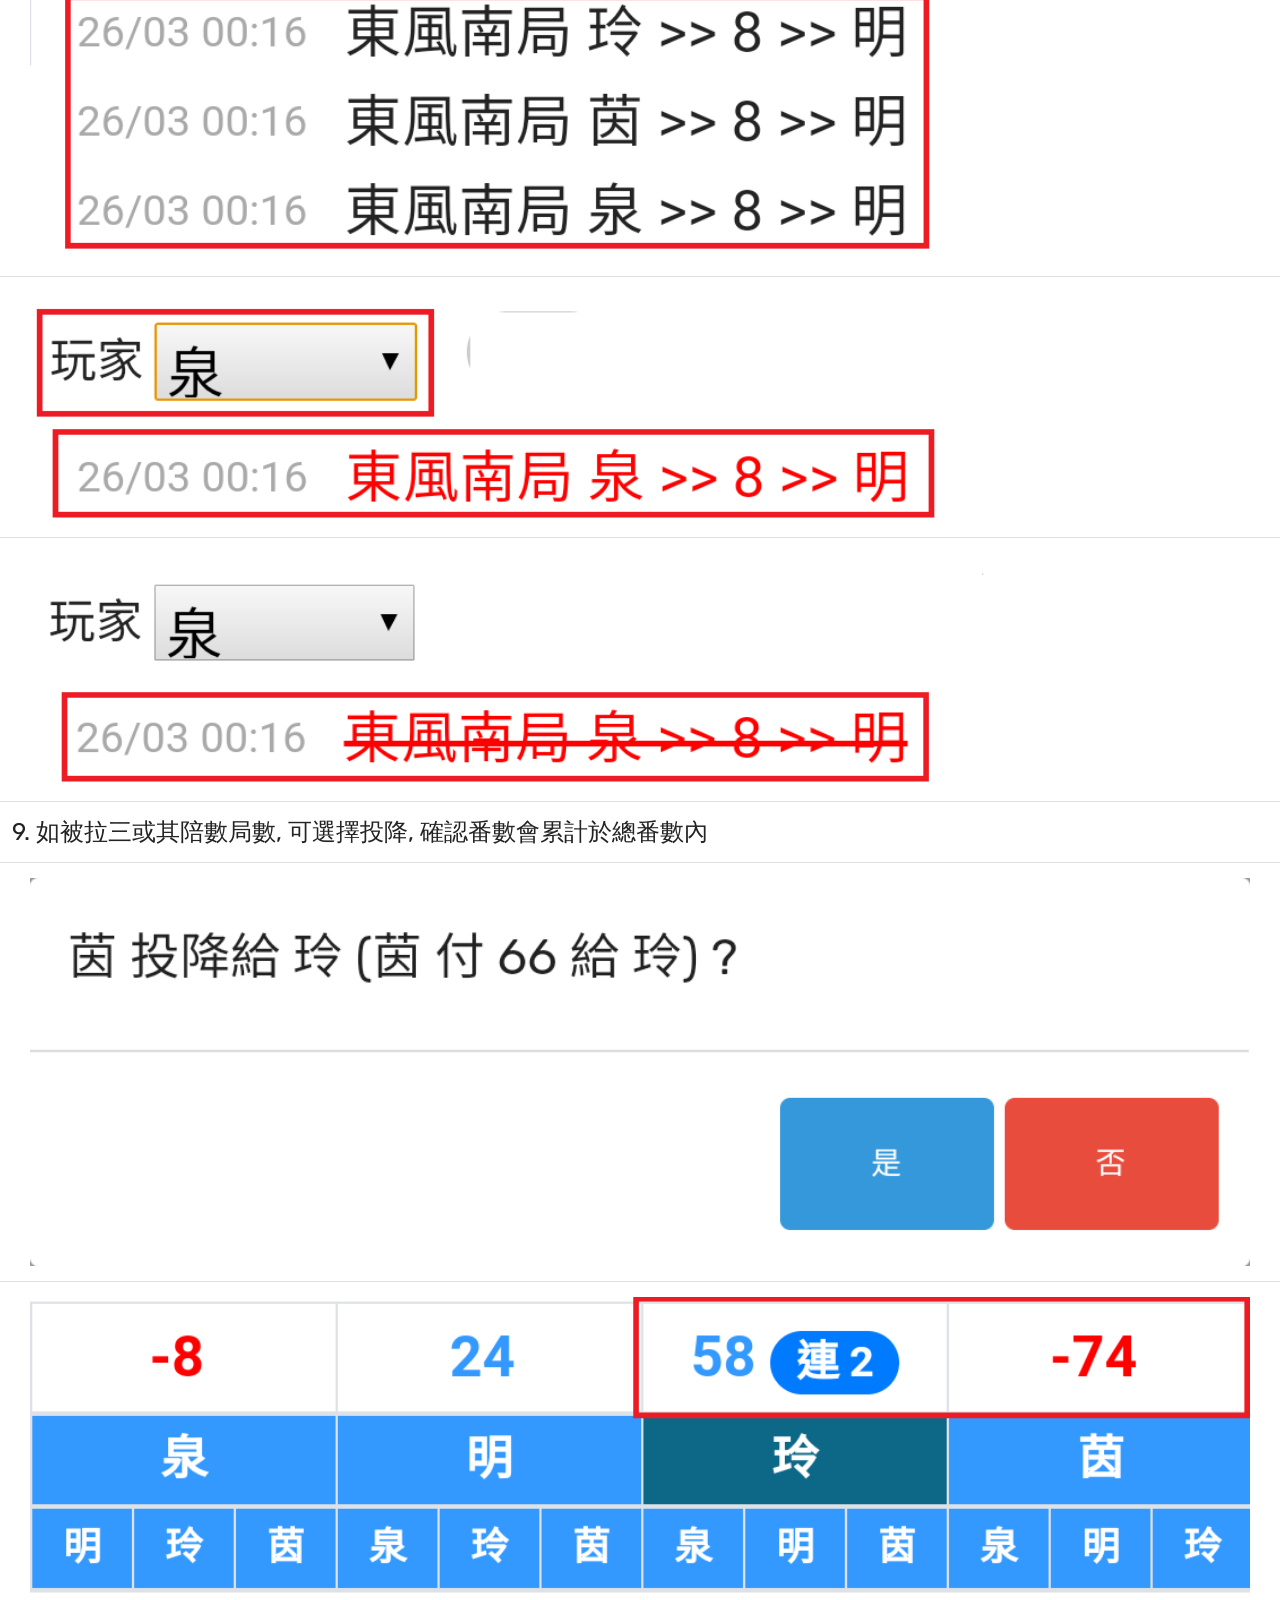
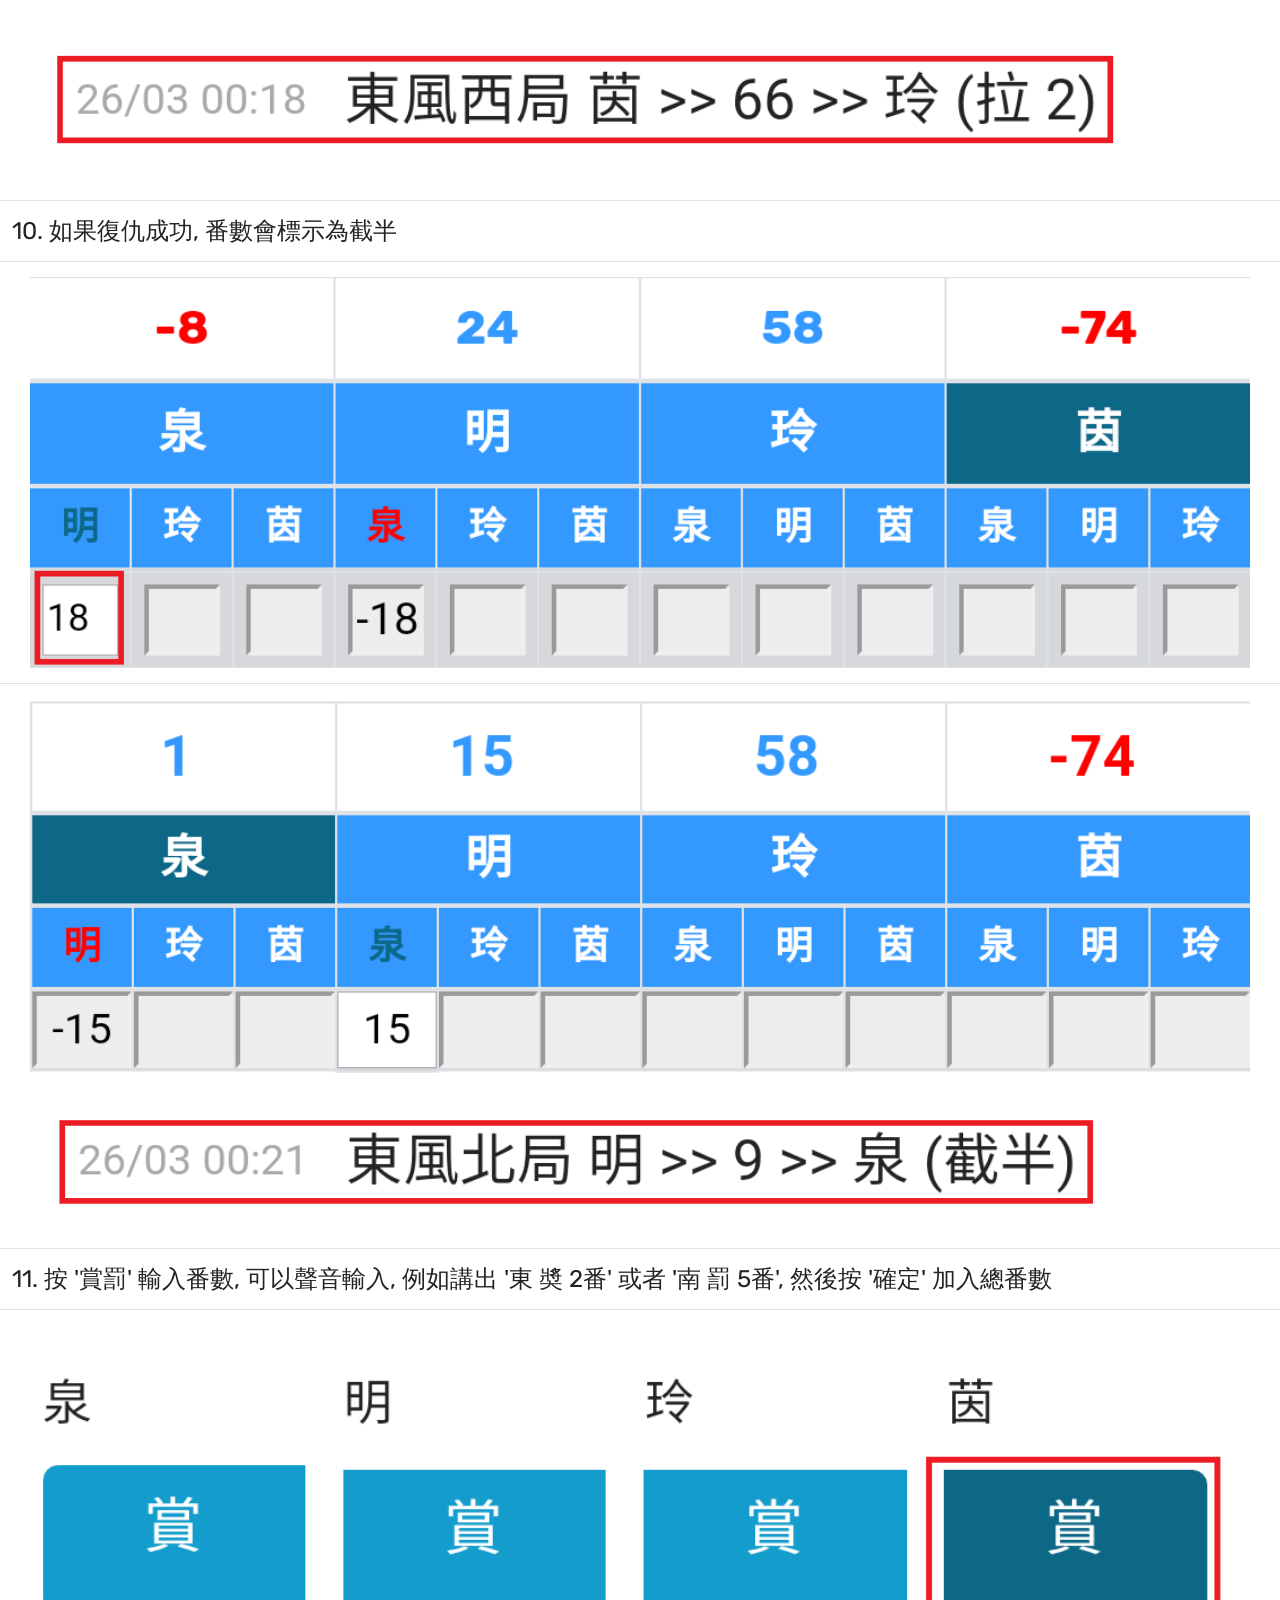
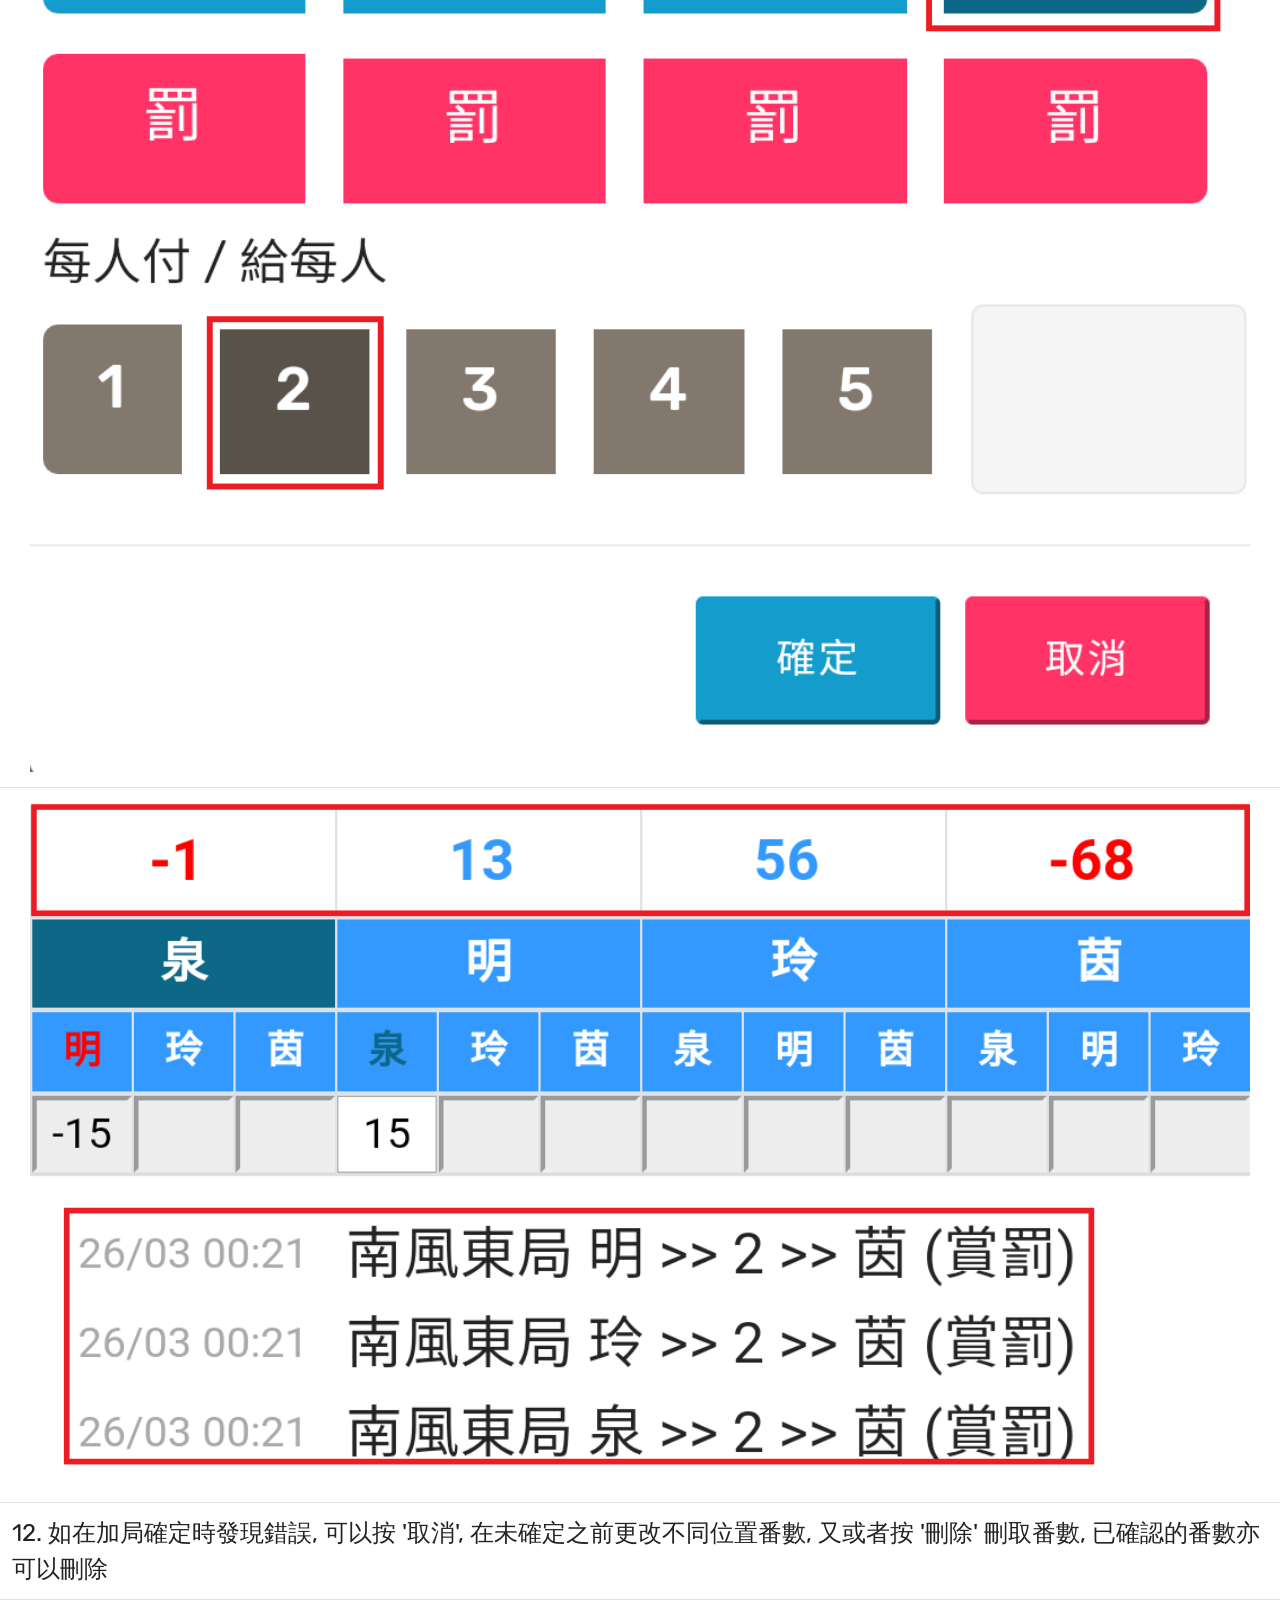
==== commit a092ca80: "Add files via upload" ====
--- a/help.html
+++ b/help.html
@@ -85,7 +85,7 @@
                     <td><image class="col-12 align-center" src="image/recordHelp/step1.1.png" /></td>
                 </tr>
                 <tr>
-                    <td><text class="display-5">2. 每局完結後, 按 '加局' 輸入番數, 然後按 '確定'</text></td>
+                    <td><text class="display-5">2. 每局完結後, 按 '加局' 輸入番數, 可以聲音輸入, 例如講出 '東 食 南 15番' 或者 '南 自摸 15番' (不支持一炮雙嚮或者一炮三嚮), 然後按 '確定'</text></td>
                 </tr>
                 <tr>
                     <td><image class="col-12 align-center" src="image/recordHelp/step2.1.png" /></td>
@@ -155,7 +155,7 @@
                     <td><image class="col-12 align-center" src="image/recordHelp/step10.1.png" /></td>
                 </tr>
                 <tr>
-                    <td><text class="display-5">11. 按 '賞罰' 輸入番數, 然後按 '確定' 加入總番數</text></td>
+                    <td><text class="display-5">11. 按 '賞罰' 輸入番數, 可以聲音輸入, 例如講出 '東 奬 2番' 或者 '南 罰 5番', 然後按 '確定' 加入總番數</text></td>
                 </tr>
                 <tr>
                     <td><image class="col-12 align-center" src="image/recordHelp/step11.1.png" /></td>
